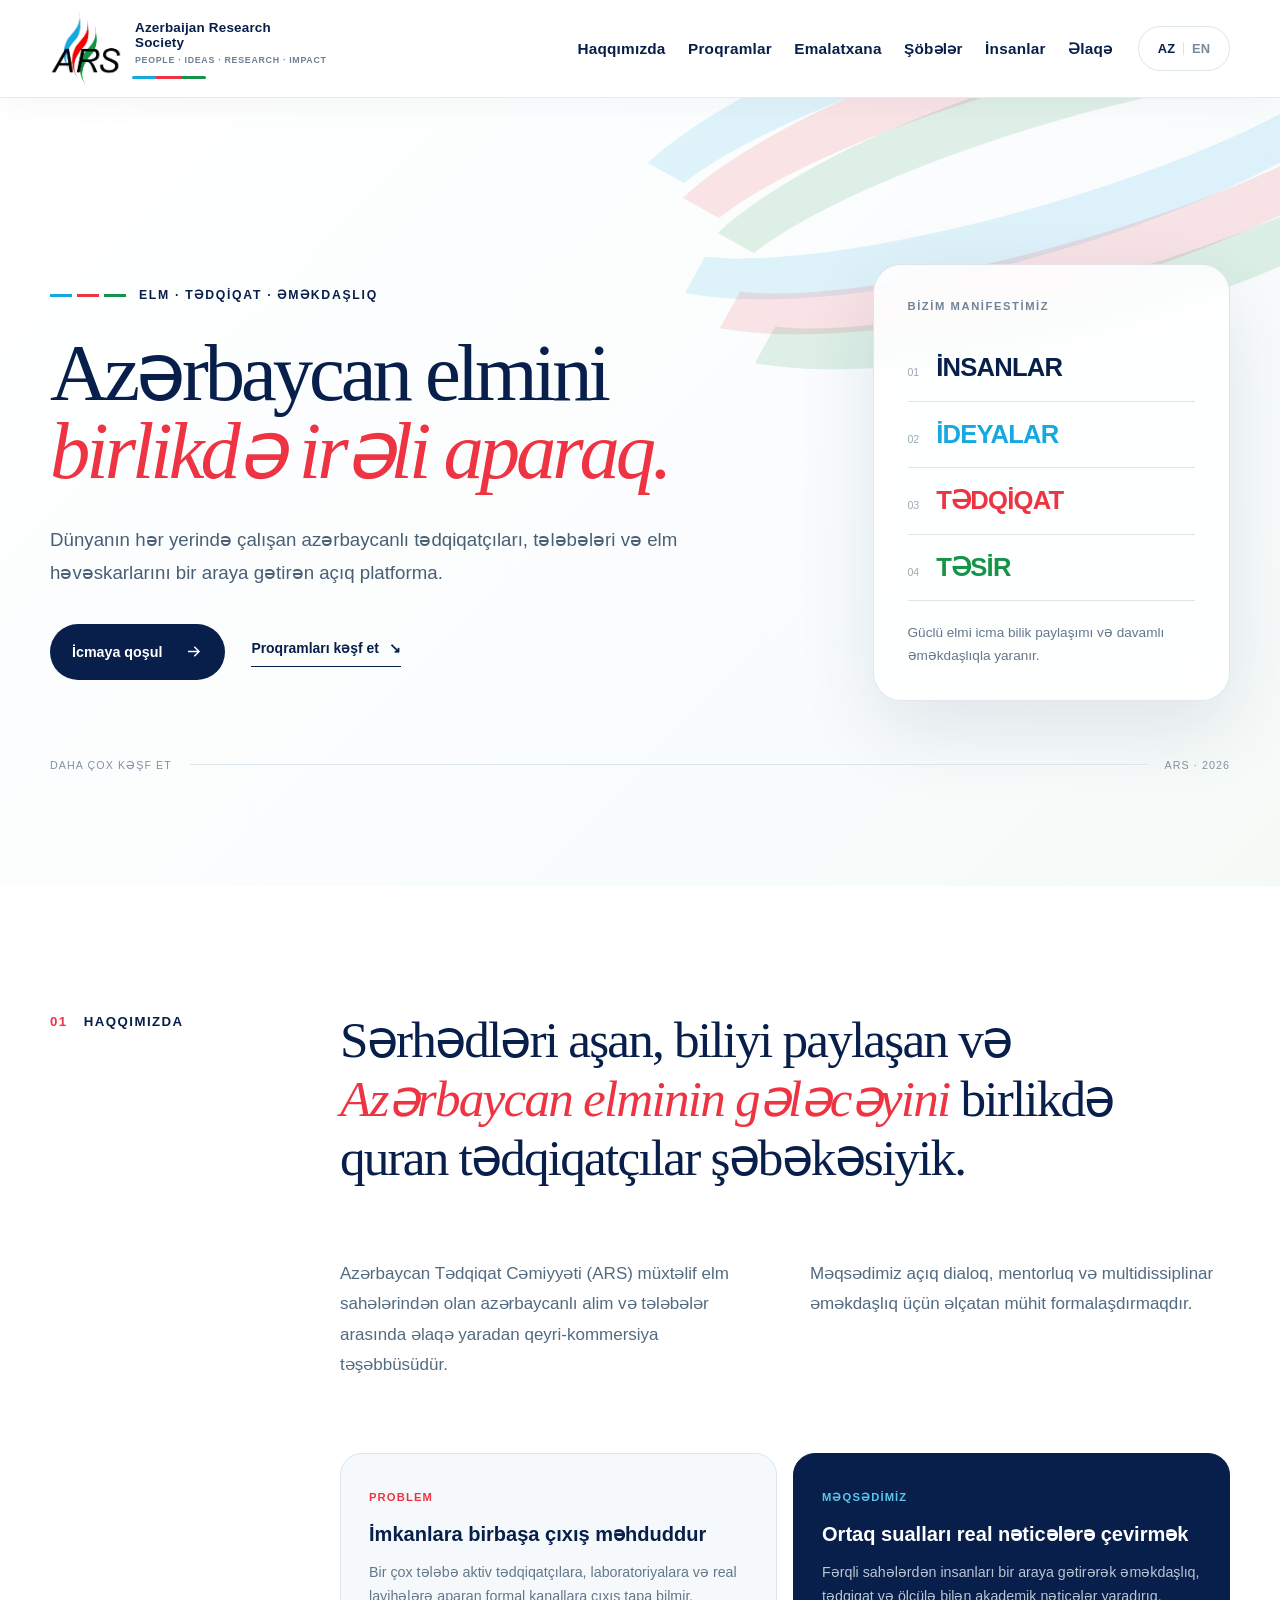
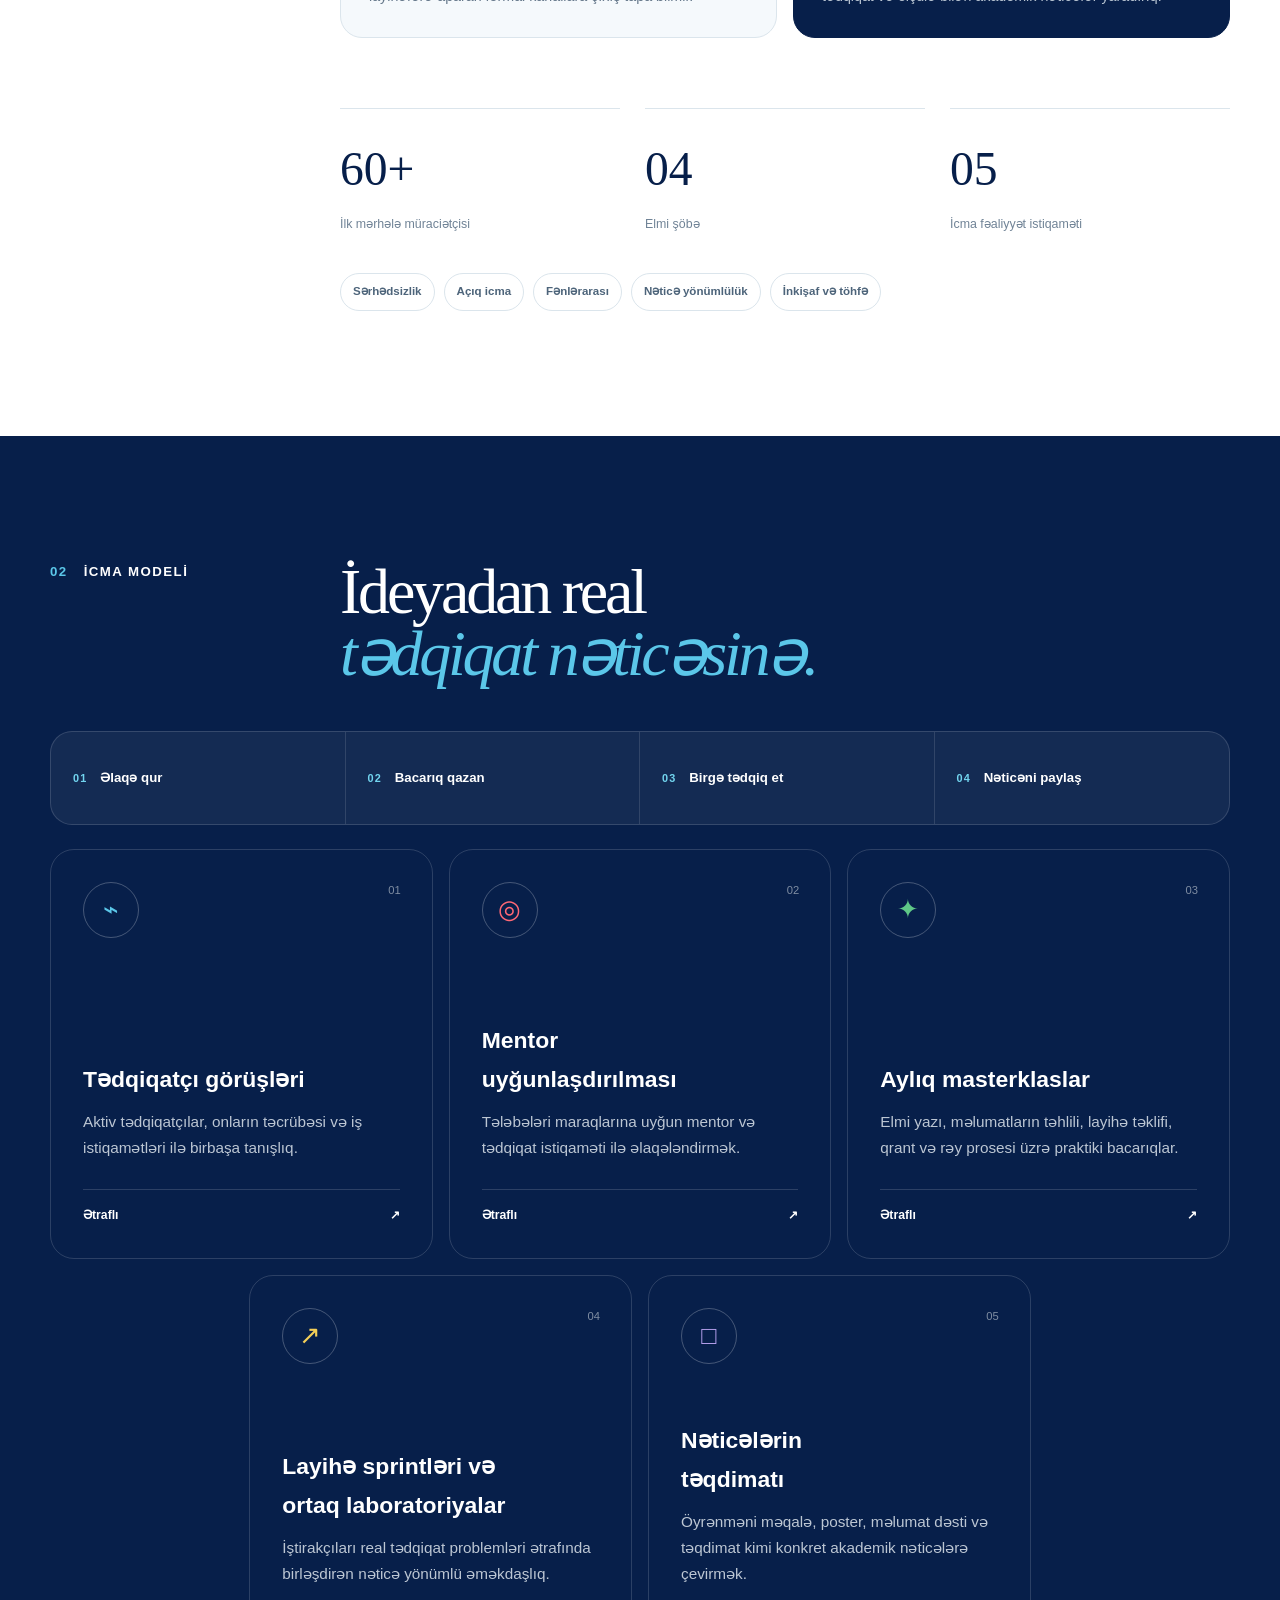
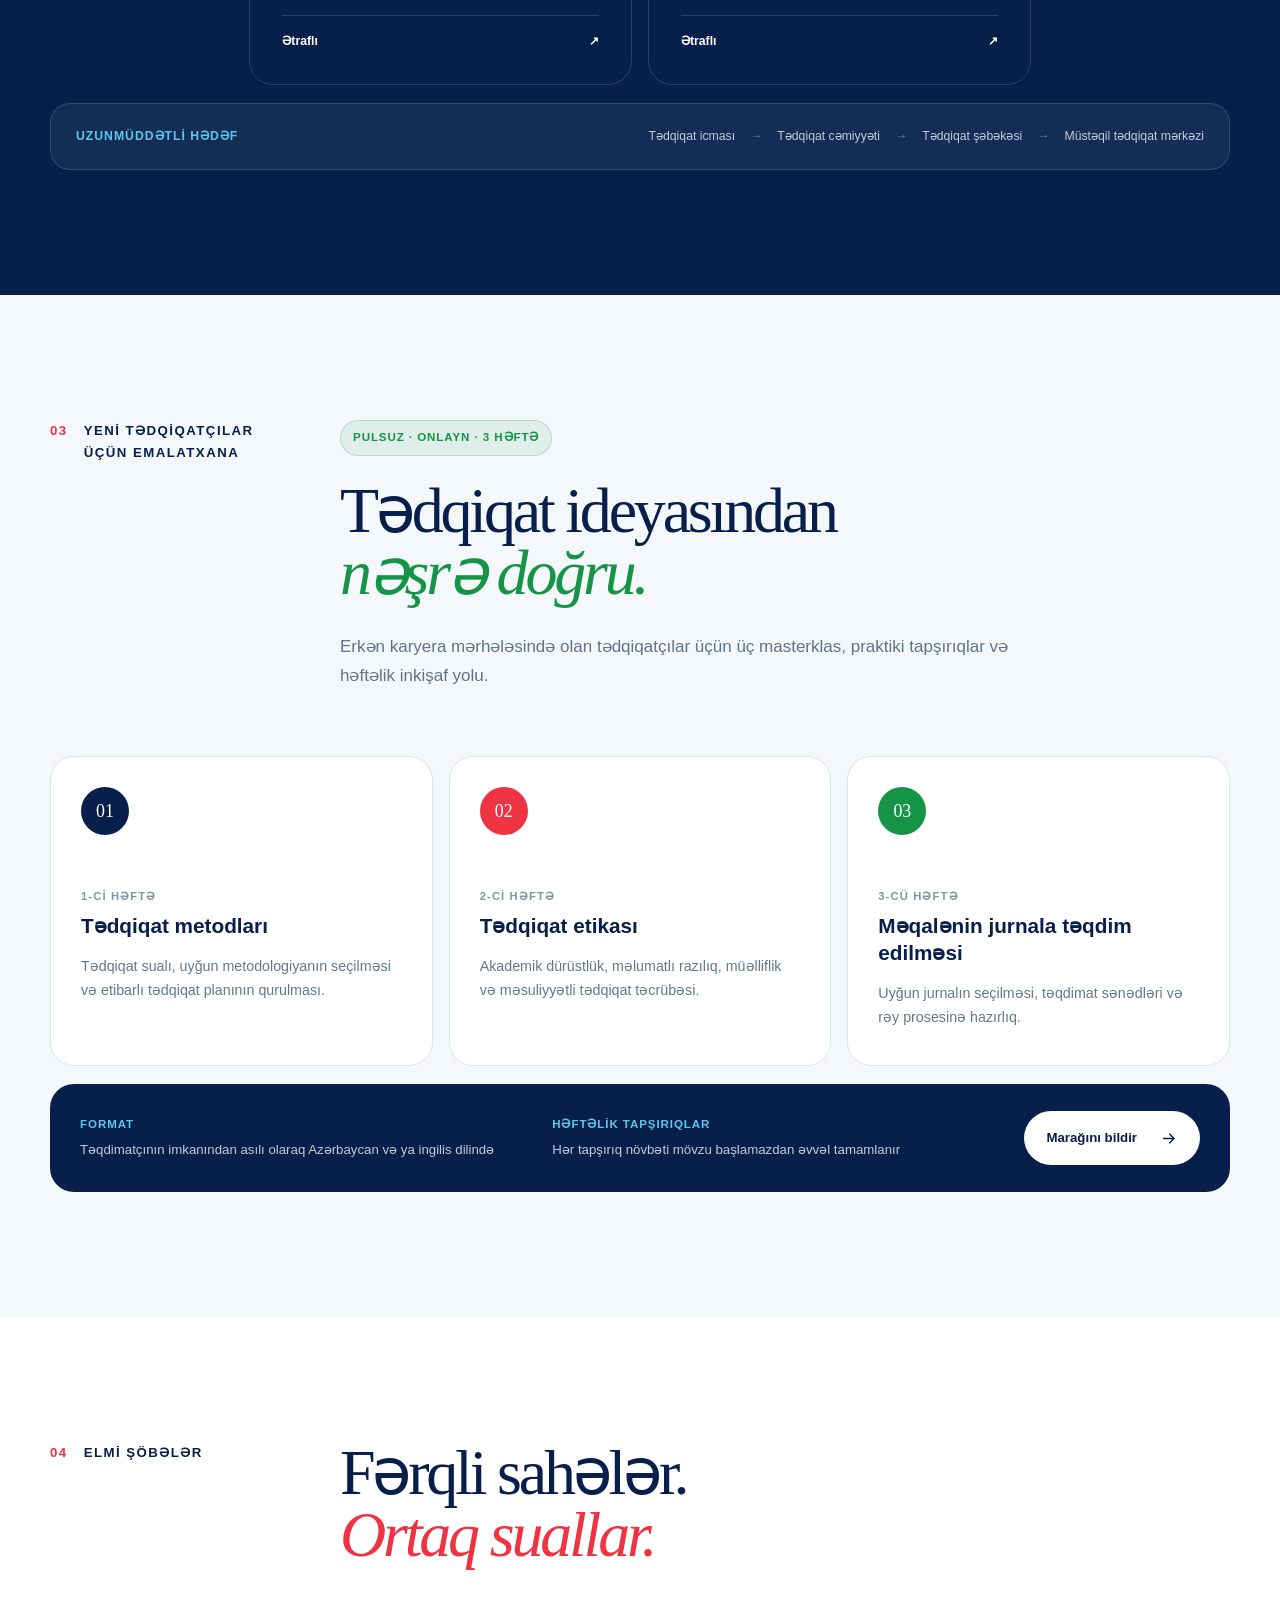
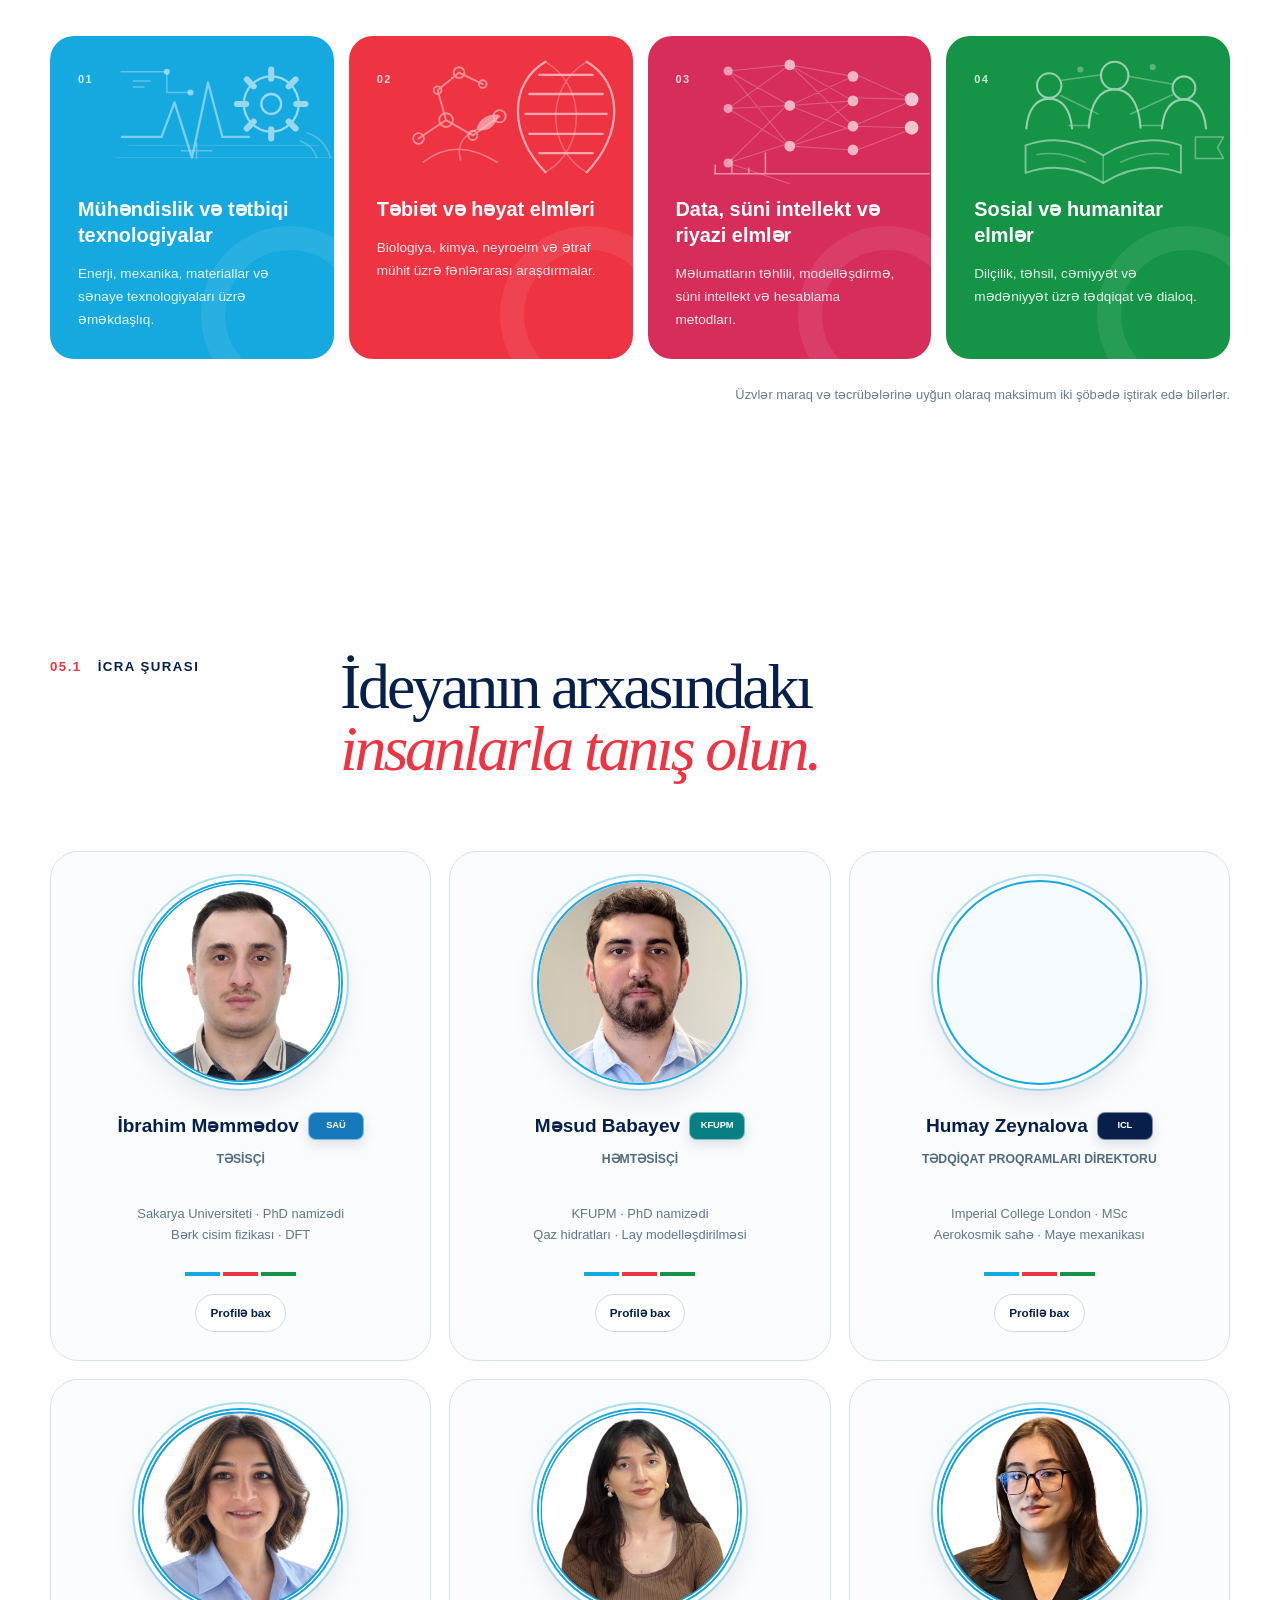
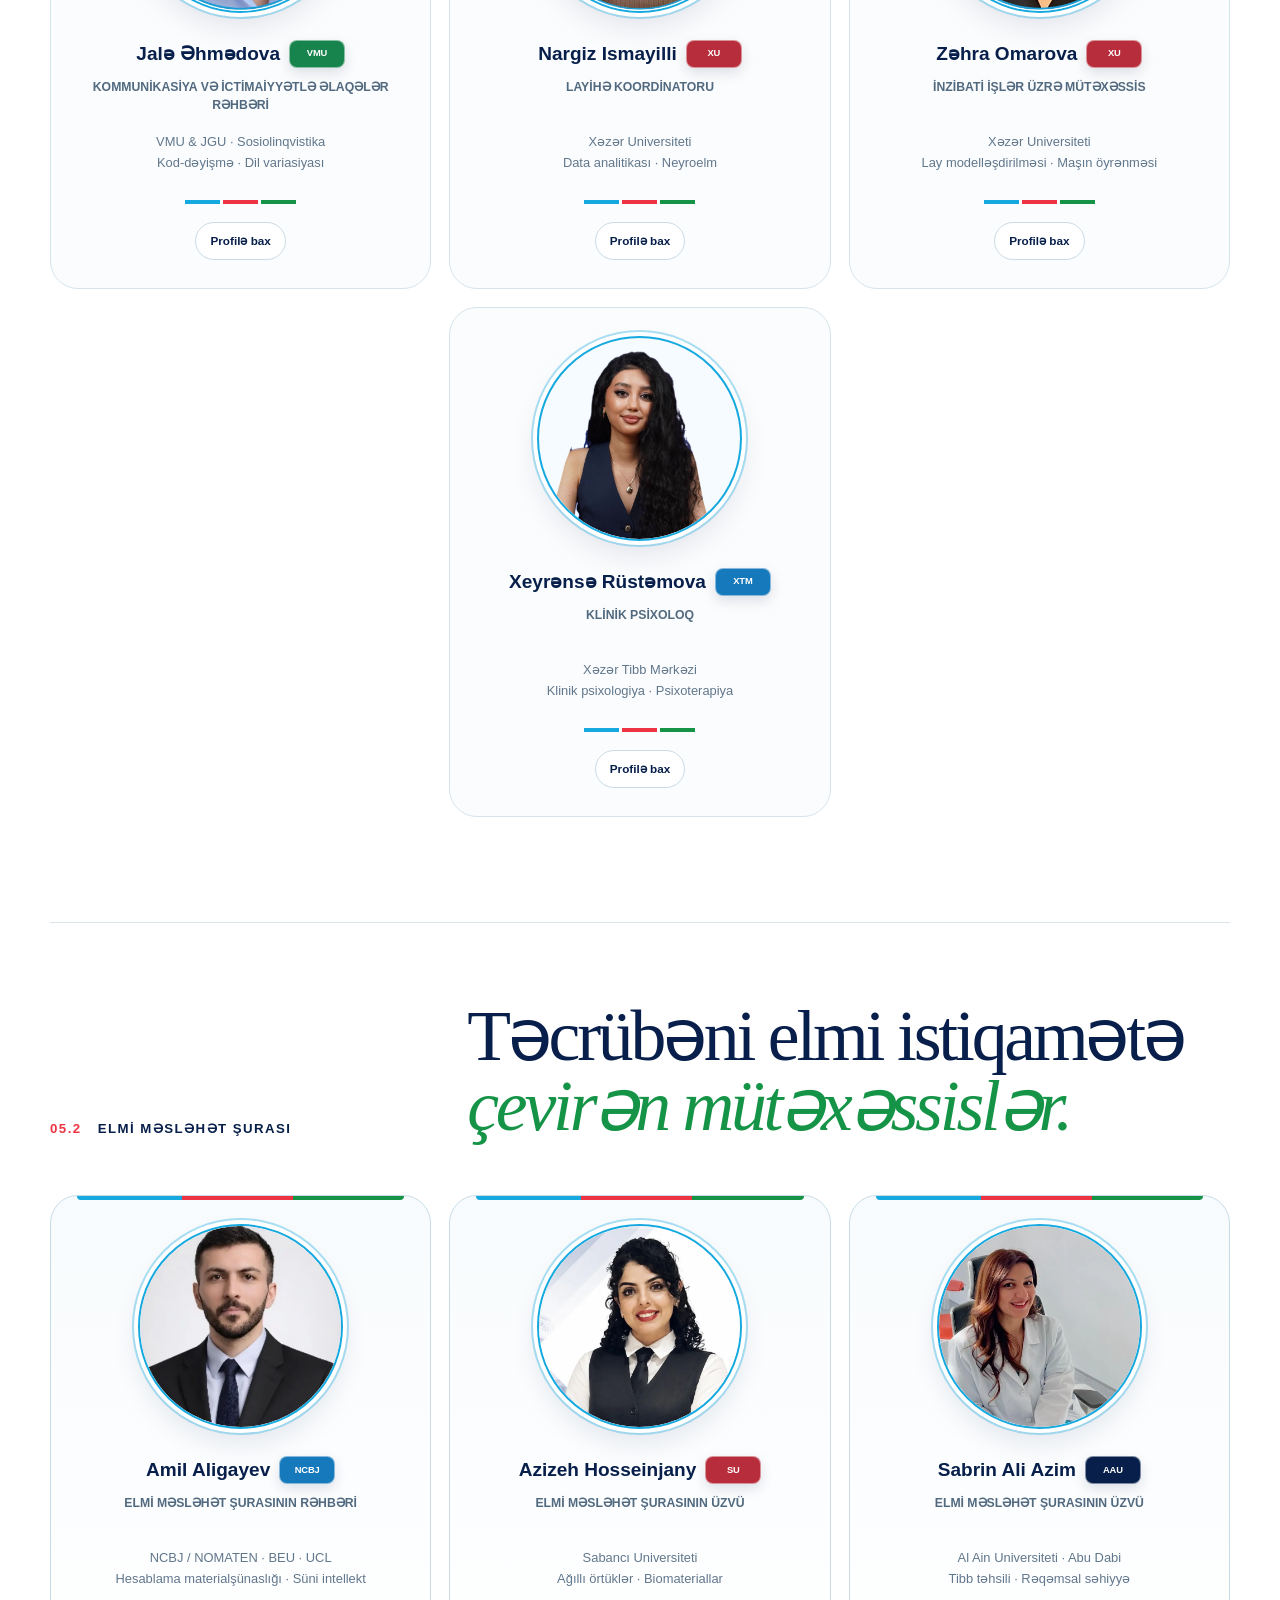
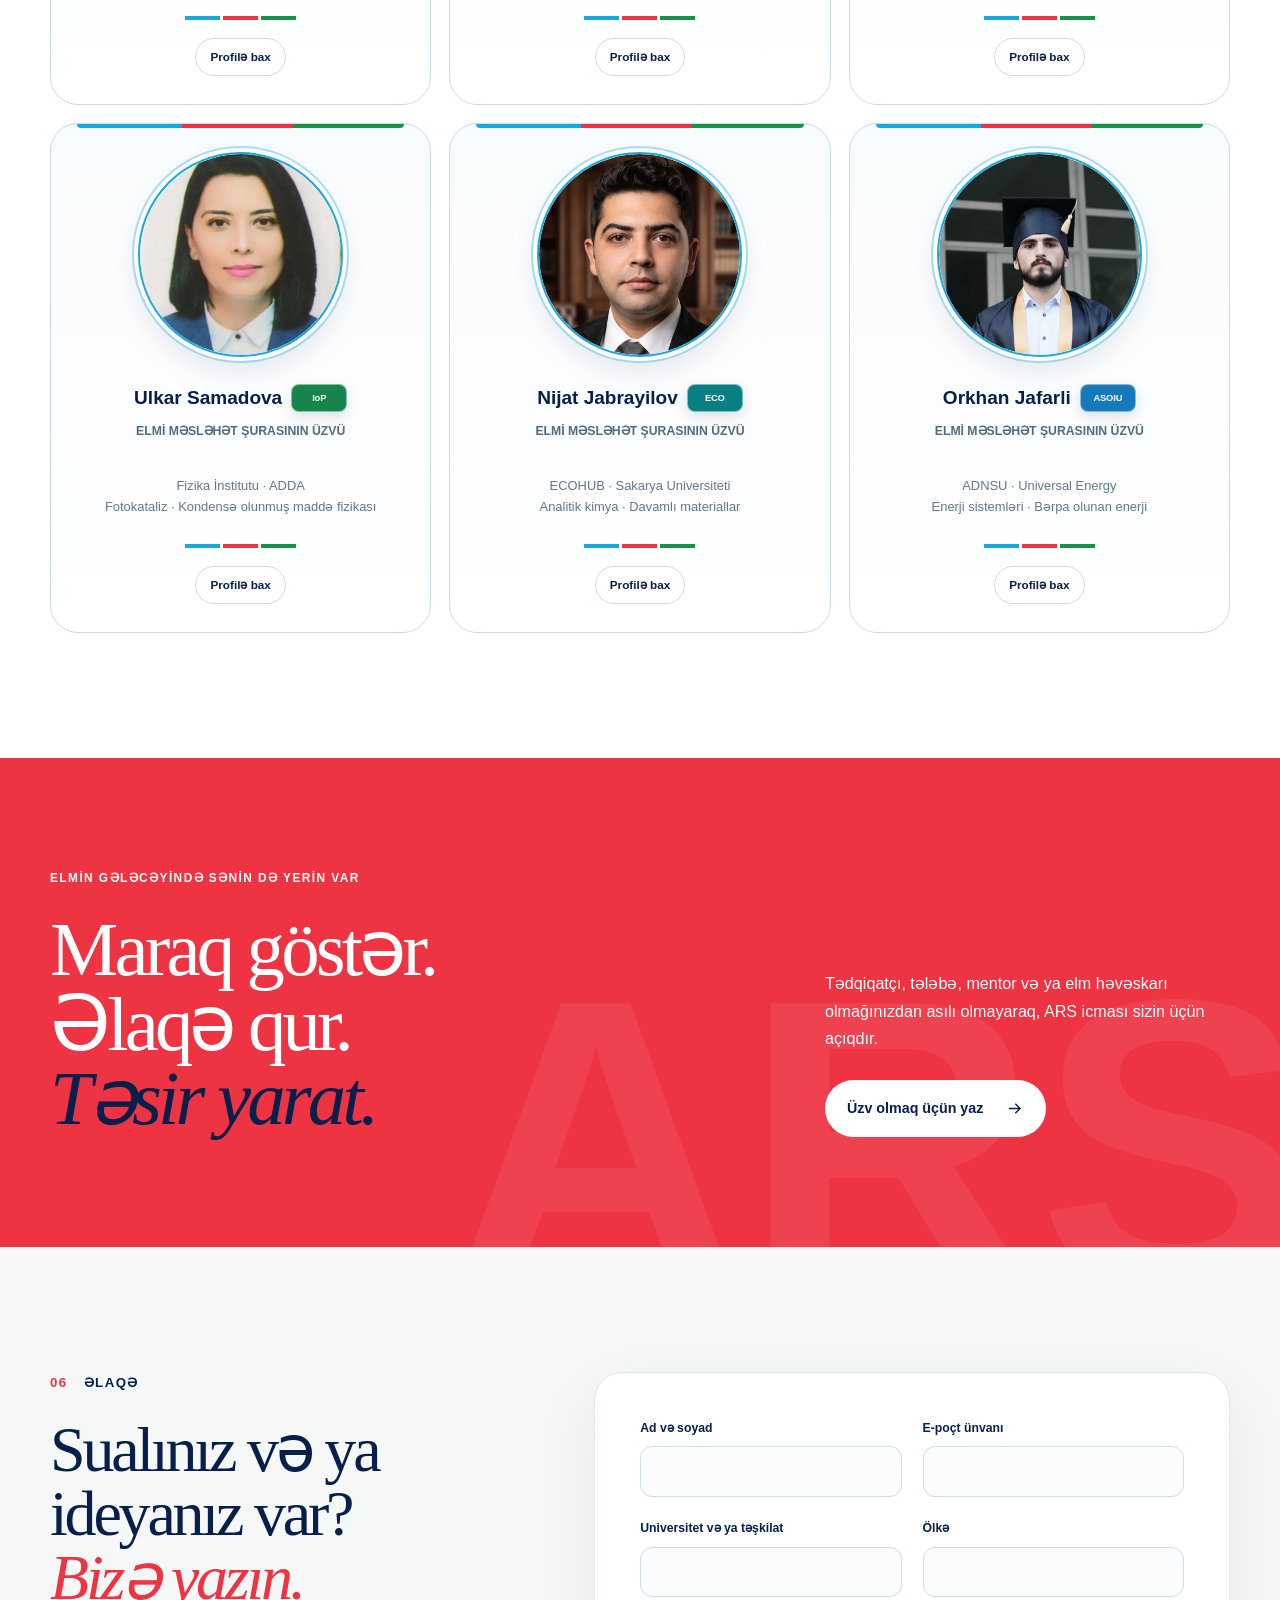
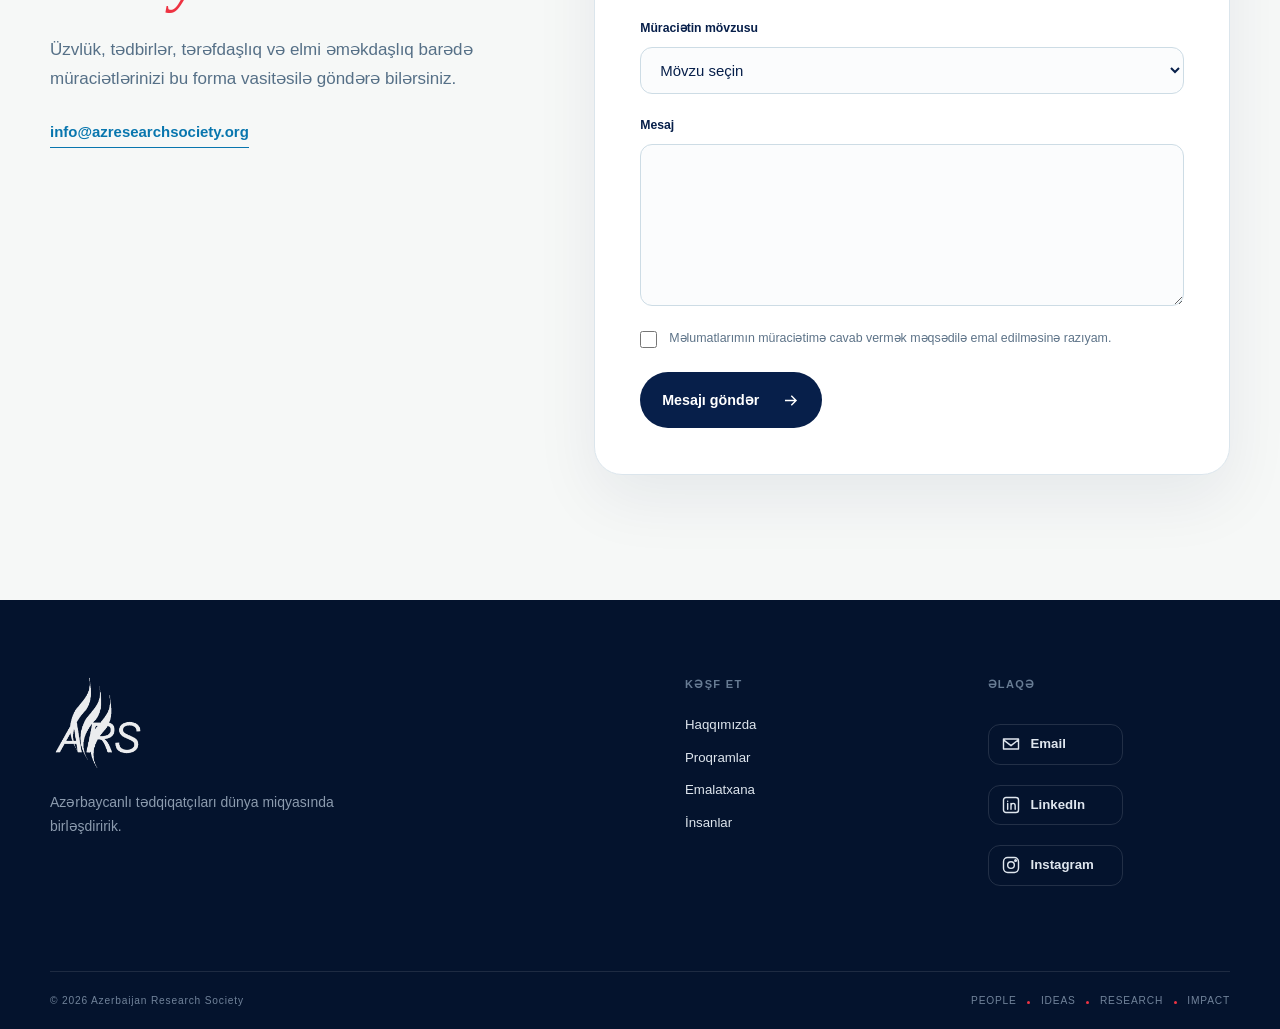
==== index.html @ 9fad6017 "v25" ====
<!doctype html>
<html lang="az">
  <head>
    <meta charset="UTF-8" />
    <meta name="viewport" content="width=device-width, initial-scale=1.0" />
    <meta name="description" content="Azərbaycan Tədqiqat Cəmiyyəti — azərbaycanlı tədqiqatçıları birləşdirən qlobal elmi icma." />
    <meta name="theme-color" content="#071f4a" />
    <link rel="canonical" href="https://azresearchsociety.org/" />
    <meta property="og:type" content="website" />
    <meta property="og:site_name" content="Azerbaijan Research Society" />
    <meta property="og:title" content="Azerbaijan Research Society | ARS" />
    <meta property="og:description" content="Connecting Azerbaijani researchers, students, and science enthusiasts around the world." />
    <meta property="og:url" content="https://azresearchsociety.org/" />
    <meta property="og:image" content="https://azresearchsociety.org/assets/ars-logo.png?v=22" />
    <meta property="og:image:alt" content="Azerbaijan Research Society logo" />
    <meta name="twitter:card" content="summary" />
    <title>Azərbaycan Tədqiqat Cəmiyyəti | ARS</title>
    <link rel="icon" href="assets/ars-logo.png?v=22" />
    <link rel="preload" as="image" href="assets/ars-logo.png?v=22" />
    <link rel="stylesheet" href="styles.css?v=26" />
    <script src="script.js?v=26" defer></script>
  </head>
  <body data-page="home">
    <a class="skip-link" href="#main" data-i18n="skip">Əsas məzmuna keç</a>

    <header class="site-header" id="top">
      <div class="container header-inner">
        <a class="brand" href="index.html" aria-label="Azerbaijan Research Society home">
          <img src="assets/ars-logo.png?v=22" alt="ARS — Azerbaijan Research Society" width="662" height="700" fetchpriority="high" />
        </a>

        <button class="menu-toggle" type="button" aria-expanded="false" aria-controls="site-nav" aria-label="Menyunu aç">
          <span></span><span></span><span></span>
        </button>

        <nav class="site-nav" id="site-nav" aria-label="Əsas naviqasiya" data-i18n-aria-label="navLabel">
          <a href="about.html" data-i18n="navAbout">Haqqımızda</a>
          <a href="programs.html" data-i18n="navPrograms">Proqramlar</a>
          <a href="workshop.html" data-i18n="navWorkshop">Emalatxana</a>
          <a href="departments.html" data-i18n="navDepartments">Şöbələr</a>
          <a href="people.html" data-i18n="navTeam">İnsanlar</a>
          <a href="contact.html" data-i18n="navContact">Əlaqə</a>
        </nav>

        <div class="language-switch" role="group" aria-label="Dil seçimi" data-i18n-aria-label="languageLabel">
          <button type="button" class="lang-button active" data-lang="az" aria-pressed="true">AZ</button>
          <span aria-hidden="true"></span>
          <button type="button" class="lang-button" data-lang="en" aria-pressed="false">EN</button>
        </div>
      </div>
    </header>

    <main id="main">
      <section class="hero" aria-labelledby="hero-title">
        <div class="ribbon ribbon-one" aria-hidden="true"></div>
        <div class="ribbon ribbon-two" aria-hidden="true"></div>
        <div class="ribbon ribbon-three" aria-hidden="true"></div>
        <div class="container hero-grid">
          <div class="hero-copy reveal">
            <div class="eyebrow"><span></span><span></span><span></span><b data-i18n="heroEyebrow">Elm · Tədqiqat · Əməkdaşlıq</b></div>
            <h1 id="hero-title" data-i18n-html="heroTitle">Azərbaycan elmini<br /><em>birlikdə irəli aparaq.</em></h1>
            <p data-i18n="heroText">Dünyanın hər yerində çalışan azərbaycanlı tədqiqatçıları, tələbələri və elm həvəskarlarını bir araya gətirən açıq platforma.</p>
            <div class="hero-actions">
              <a class="button button-primary" href="contact.html">
                <span data-i18n="joinUs">İcmaya qoşul</span>
                <svg viewBox="0 0 24 24" aria-hidden="true"><path d="M5 12h14M13 6l6 6-6 6" /></svg>
              </a>
              <a class="text-link" href="programs.html"><span data-i18n="explorePrograms">Proqramları kəşf et</span><span aria-hidden="true">↘</span></a>
            </div>
          </div>

          <div class="hero-card reveal">
            <p class="card-kicker" data-i18n="manifestoLabel">Bizim manifestimiz</p>
            <div class="manifesto-word"><span>01</span><strong data-i18n="people">İNSANLAR</strong></div>
            <div class="manifesto-word"><span>02</span><strong data-i18n="ideas">İDEYALAR</strong></div>
            <div class="manifesto-word"><span>03</span><strong data-i18n="research">TƏDQİQAT</strong></div>
            <div class="manifesto-word"><span>04</span><strong data-i18n="impact">TƏSİR</strong></div>
            <p data-i18n="manifestoText">Güclü elmi icma bilik paylaşımı və davamlı əməkdaşlıqla yaranır.</p>
          </div>
        </div>
        <div class="container hero-foot">
          <span data-i18n="scroll">Daha çox kəşf et</span>
          <div></div>
          <span>ARS · 2026</span>
        </div>
      </section>

      <section class="section about" id="about">
        <div class="container split-layout">
          <div class="section-label reveal">
            <span>01</span>
            <p data-i18n="aboutLabel">Haqqımızda</p>
          </div>
          <div class="section-content reveal">
            <p class="lead" data-i18n-html="aboutLead">Sərhədləri aşan, biliyi paylaşan və <em>Azərbaycan elminin gələcəyini</em> birlikdə quran tədqiqatçılar şəbəkəsiyik.</p>
            <div class="about-columns">
              <p data-i18n="aboutText1">Azərbaycan Tədqiqat Cəmiyyəti (ARS) müxtəlif elm sahələrindən olan azərbaycanlı alim və tələbələr arasında əlaqə yaradan qeyri-kommersiya təşəbbüsüdür.</p>
              <p data-i18n="aboutText2">Məqsədimiz açıq dialoq, mentorluq və multidissiplinar əməkdaşlıq üçün əlçatan mühit formalaşdırmaqdır.</p>
            </div>
            <div class="purpose-grid">
              <article><span data-i18n="problemLabel">Problem</span><h3 data-i18n="problemTitle">İmkanlara birbaşa çıxış məhduddur</h3><p data-i18n="problemText">Bir çox tələbə aktiv tədqiqatçılara, laboratoriyalara və real layihələrə aparan formal kanallara çıxış tapa bilmir.</p></article>
              <article><span data-i18n="purposeLabel">Məqsədimiz</span><h3 data-i18n="purposeTitle">Ortaq sualları real nəticələrə çevirmək</h3><p data-i18n="purposeText">Fərqli sahələrdən insanları bir araya gətirərək əməkdaşlıq, tədqiqat və ölçülə bilən akademik nəticələr yaradırıq.</p></article>
            </div>
            <div class="stats" aria-label="Cəmiyyət haqqında göstəricilər" data-i18n-aria-label="statsLabel">
              <div><strong>60+</strong><span data-i18n="statApplicants">İlk mərhələ müraciətçisi</span></div>
              <div><strong>04</strong><span data-i18n="statDepartments">Elmi şöbə</span></div>
              <div><strong>05</strong><span data-i18n="statPathways">İcma fəaliyyət istiqaməti</span></div>
            </div>
            <div class="values" aria-label="Dəyərlərimiz" data-i18n-aria-label="valuesLabel">
              <span data-i18n="valueBorderless">Sərhədsizlik</span><span data-i18n="valueOpen">Açıq icma</span><span data-i18n="valueInterdisciplinary">Fənlərarası</span><span data-i18n="valueResults">Nəticə yönümlülük</span><span data-i18n="valueGrowth">İnkişaf və töhfə</span>
            </div>
          </div>
        </div>
      </section>

      <section class="section programs" id="programs">
        <div class="container">
          <div class="section-heading reveal">
            <div class="section-label light"><span>02</span><p data-i18n="programsLabel">Proqramlarımız</p></div>
            <h2 data-i18n-html="programsTitle">Bilik görüşəndə<br /><em>imkan yaranır.</em></h2>
          </div>
          <nav class="program-overview reveal" data-i18n-aria-label="programOverviewLabel">
            <a href="programs.html#connect"><span>01</span><strong data-i18n="phaseConnect">Əlaqə qur</strong></a>
            <a href="programs.html#develop"><span>02</span><strong data-i18n="phaseDevelop">Bacarıq qazan</strong></a>
            <a href="programs.html#collaborate"><span>03</span><strong data-i18n="phaseCollaborate">Birgə tədqiq et</strong></a>
            <a href="programs.html#publish"><span>04</span><strong data-i18n="phasePublish">Nəticəni paylaş</strong></a>
          </nav>
          <div class="program-grid community-model">
            <article class="program-card reveal">
              <span class="program-index">01</span>
              <div class="program-icon" aria-hidden="true">⌁</div>
              <h3 data-i18n="seminarsTitle">Tədqiqatçı görüşləri</h3>
              <p data-i18n="seminarsText">Aktiv tədqiqatçılar, onların təcrübəsi və iş istiqamətləri ilə birbaşa tanışlıq.</p>
              <a href="contact.html"><span data-i18n="learnMore">Ətraflı</span><span>↗</span></a>
            </article>
            <article class="program-card reveal">
              <span class="program-index">02</span>
              <div class="program-icon" aria-hidden="true">◎</div>
              <h3 data-i18n="networkTitle">Mentor uyğunlaşdırılması</h3>
              <p data-i18n="networkText">Tələbələri maraqlarına uyğun mentor və tədqiqat istiqaməti ilə əlaqələndirmək.</p>
              <a href="#community"><span data-i18n="learnMore">Ətraflı</span><span>↗</span></a>
            </article>
            <article class="program-card reveal">
              <span class="program-index">03</span>
              <div class="program-icon" aria-hidden="true">✦</div>
              <h3 data-i18n="mentorshipTitle">Aylıq masterklaslar</h3>
              <p data-i18n="mentorshipText">Elmi yazı, məlumatların təhlili, layihə təklifi, qrant və rəy prosesi üzrə praktiki bacarıqlar.</p>
              <a href="workshop.html"><span data-i18n="learnMore">Ətraflı</span><span>↗</span></a>
            </article>
            <article class="program-card reveal">
              <span class="program-index">04</span>
              <div class="program-icon" aria-hidden="true">↗</div>
              <h3 data-i18n="sprintsTitle">Layihə sprintləri və ortaq laboratoriyalar</h3>
              <p data-i18n="sprintsText">İştirakçıları real tədqiqat problemləri ətrafında birləşdirən nəticə yönümlü əməkdaşlıq.</p>
              <a href="departments.html"><span data-i18n="learnMore">Ətraflı</span><span>↗</span></a>
            </article>
            <article class="program-card reveal">
              <span class="program-index">05</span>
              <div class="program-icon" aria-hidden="true">□</div>
              <h3 data-i18n="outputsTitle">Nəticələrin təqdimatı</h3>
              <p data-i18n="outputsText">Öyrənməni məqalə, poster, məlumat dəsti və təqdimat kimi konkret akademik nəticələrə çevirmək.</p>
              <a href="#community"><span data-i18n="learnMore">Ətraflı</span><span>↗</span></a>
            </article>
          </div>
          <div class="journey reveal" aria-label="Uzunmüddətli inkişaf yolu" data-i18n-aria-label="journeyLabel"><strong data-i18n="journeyTitle">Uzunmüddətli hədəf</strong><span data-i18n="journeyCommunity">Tədqiqat icması</span><i>→</i><span data-i18n="journeySociety">Tədqiqat cəmiyyəti</span><i>→</i><span data-i18n="journeyNetwork">Tədqiqat şəbəkəsi</span><i>→</i><span data-i18n="journeyCenter">Müstəqil tədqiqat mərkəzi</span></div>
        </div>
      </section>

      <section class="section workshop" id="workshop" aria-labelledby="workshop-title">
        <div class="container">
          <div class="workshop-intro reveal">
            <div class="section-label"><span>03</span><p data-i18n="workshopLabel">Yeni tədqiqatçılar üçün emalatxana</p></div>
            <div>
              <span class="workshop-badge" data-i18n="workshopBadge">Pulsuz · Onlayn · 3 həftə</span>
              <h2 id="workshop-title" data-i18n-html="workshopTitle">Tədqiqat ideyasından<br /><em>nəşrə doğru.</em></h2>
              <p class="workshop-summary" data-i18n="workshopSummary">Erkən karyera mərhələsində olan tədqiqatçılar üçün üç masterklas, praktiki tapşırıqlar və həftəlik inkişaf yolu.</p>
            </div>
          </div>

          <ol class="workshop-weeks">
            <li class="workshop-week reveal">
              <span class="week-number">01</span>
              <p class="week-label" data-i18n="weekOne">1-ci həftə</p>
              <h3 data-i18n="methodsTitle">Tədqiqat metodları</h3>
              <p data-i18n="methodsText">Tədqiqat sualı, uyğun metodologiyanın seçilməsi və etibarlı tədqiqat planının qurulması.</p>
            </li>
            <li class="workshop-week reveal">
              <span class="week-number">02</span>
              <p class="week-label" data-i18n="weekTwo">2-ci həftə</p>
              <h3 data-i18n="ethicsTitle">Tədqiqat etikası</h3>
              <p data-i18n="ethicsText">Akademik dürüstlük, məlumatlı razılıq, müəlliflik və məsuliyyətli tədqiqat təcrübəsi.</p>
            </li>
            <li class="workshop-week reveal">
              <span class="week-number">03</span>
              <p class="week-label" data-i18n="weekThree">3-cü həftə</p>
              <h3 data-i18n="publishingTitle">Məqalənin jurnala təqdim edilməsi</h3>
              <p data-i18n="publishingText">Uyğun jurnalın seçilməsi, təqdimat sənədləri və rəy prosesinə hazırlıq.</p>
            </li>
          </ol>

          <div class="workshop-details reveal">
            <div><strong data-i18n="formatTitle">Format</strong><span data-i18n="formatText">Təqdimatçının imkanından asılı olaraq Azərbaycan və ya ingilis dilində</span></div>
            <div><strong data-i18n="tasksTitle">Həftəlik tapşırıqlar</strong><span data-i18n="tasksText">Hər tapşırıq növbəti mövzu başlamazdan əvvəl tamamlanır</span></div>
            <a class="button button-primary" href="contact.html?topic=workshop"><span data-i18n="workshopCta">Marağını bildir</span><svg viewBox="0 0 24 24" aria-hidden="true"><path d="M5 12h14M13 6l6 6-6 6" /></svg></a>
          </div>
        </div>
      </section>

      <section class="section departments" id="departments" aria-labelledby="departments-title">
        <div class="container">
          <div class="section-heading dark reveal">
            <div class="section-label"><span>04</span><p data-i18n="departmentsLabel">Elmi şöbələr</p></div>
            <h2 id="departments-title" data-i18n-html="departmentsTitle">Fərqli sahələr.<br /><em>Ortaq suallar.</em></h2>
          </div>
          <div class="department-grid">
            <article class="department-card reveal">
              <img class="department-visual" src="assets/department-engineering.svg?v=11" alt="" aria-hidden="true" width="320" height="180" loading="lazy" decoding="async" />
              <span>01</span><h3 data-i18n="engineeringTitle">Mühəndislik və tətbiqi texnologiyalar</h3><p data-i18n="engineeringText">Enerji, mexanika, materiallar və sənaye texnologiyaları üzrə əməkdaşlıq.</p>
            </article>
            <article class="department-card reveal">
              <img class="department-visual" src="assets/department-life.svg?v=11" alt="" aria-hidden="true" width="320" height="180" loading="lazy" decoding="async" />
              <span>02</span><h3 data-i18n="lifeTitle">Təbiət və həyat elmləri</h3><p data-i18n="lifeText">Biologiya, kimya, neyroelm və ətraf mühit üzrə fənlərarası araşdırmalar.</p>
            </article>
            <article class="department-card reveal">
              <img class="department-visual" src="assets/department-ai.svg?v=11" alt="" aria-hidden="true" width="320" height="180" loading="lazy" decoding="async" />
              <span>03</span><h3 data-i18n="dataTitle">Data, süni intellekt və riyazi elmlər</h3><p data-i18n="dataText">Məlumatların təhlili, modelləşdirmə, süni intellekt və hesablama metodları.</p>
            </article>
            <article class="department-card reveal">
              <img class="department-visual" src="assets/department-humanities.svg?v=11" alt="" aria-hidden="true" width="320" height="180" loading="lazy" decoding="async" />
              <span>04</span><h3 data-i18n="socialTitle">Sosial və humanitar elmlər</h3><p data-i18n="socialText">Dilçilik, təhsil, cəmiyyət və mədəniyyət üzrə tədqiqat və dialoq.</p>
            </article>
          </div>
          <p class="department-note reveal" data-i18n="departmentNote">Üzvlər maraq və təcrübələrinə uyğun olaraq maksimum iki şöbədə iştirak edə bilərlər.</p>
        </div>
      </section>

      <section class="section team" id="people">
        <div class="container">
          <div class="section-heading dark reveal">
            <div class="section-label"><span>05.1</span><p data-i18n="teamLabel">İcra Şurası</p></div>
            <h2 data-i18n-html="teamTitle">İdeyanın arxasındakı<br /><em>insanlarla tanış olun.</em></h2>
          </div>
          <div class="team-grid home-executive-grid">
            <article class="person-card reveal" data-profile="ibrahim">
              <div class="portrait-wrap"><img src="assets/ibrahim.webp?v=10" alt="İbrahim Məmmədov" width="720" height="720" loading="lazy" decoding="async" /></div>
              <h3>İbrahim Məmmədov</h3><p data-i18n="roleFounder">Təsisçi</p><span class="affiliation" data-i18n-html="ibrahimProfile">Sakarya Universiteti · PhD namizədi<br />Bərk cisim fizikası · DFT</span><div class="flag-line" aria-hidden="true"><i></i><i></i><i></i></div><button class="profile-open" type="button" data-profile="ibrahim" data-i18n="viewProfile">Profilə bax</button>
            </article>
            <article class="person-card reveal" data-profile="masud">
              <div class="portrait-wrap"><img src="assets/masud.webp?v=26" alt="Məsud Babayev" width="720" height="720" loading="lazy" decoding="async" /></div>
              <h3>Məsud Babayev</h3><p data-i18n="roleCofounder">Həmtəsisçi</p><span class="affiliation" data-i18n-html="masudProfile">KFUPM · PhD namizədi<br />Qaz hidratları · Lay modelləşdirilməsi</span><div class="flag-line" aria-hidden="true"><i></i><i></i><i></i></div><button class="profile-open" type="button" data-profile="masud" data-i18n="viewProfile">Profilə bax</button>
            </article>
            <article class="person-card reveal" data-profile="humay">
              <div class="portrait-wrap"><img src="assets/humay.webp?v=10" alt="Humay Zeynalova" width="720" height="720" loading="lazy" decoding="async" /></div>
              <h3>Humay Zeynalova</h3><p data-i18n="roleResearch">Tədqiqat Proqramları Direktoru</p><span class="affiliation" data-i18n-html="humayProfile">Imperial College London · MSc<br />Aerokosmik sahə · Maye mexanikası</span><div class="flag-line" aria-hidden="true"><i></i><i></i><i></i></div><button class="profile-open" type="button" data-profile="humay" data-i18n="viewProfile">Profilə bax</button>
            </article>
            <article class="person-card reveal" data-profile="jale">
              <div class="portrait-wrap"><img src="assets/jale.webp?v=10" alt="Jalə Əhmədova" width="720" height="720" loading="lazy" decoding="async" /></div>
              <h3>Jalə Əhmədova</h3><p data-i18n="roleComms">Kommunikasiya və İctimaiyyətlə Əlaqələr Rəhbəri</p><span class="affiliation" data-i18n-html="jaleProfile">VMU &amp; JGU · Sosiolinqvistika<br />Kod-dəyişmə · Dil variasiyası</span><div class="flag-line" aria-hidden="true"><i></i><i></i><i></i></div><button class="profile-open" type="button" data-profile="jale" data-i18n="viewProfile">Profilə bax</button>
            </article>
            <article class="person-card reveal" data-profile="nargiz">
              <div class="portrait-wrap"><img src="assets/nargiz.webp?v=10" alt="Nargiz Ismayilli" width="720" height="720" loading="lazy" decoding="async" /></div>
              <h3>Nargiz Ismayilli</h3><p data-i18n="roleProject">Layihə Koordinatoru</p><span class="affiliation" data-i18n-html="nargizProfile">Xəzər Universiteti<br />Data analitikası · Neyroelm</span><div class="flag-line" aria-hidden="true"><i></i><i></i><i></i></div><button class="profile-open" type="button" data-profile="nargiz" data-i18n="viewProfile">Profilə bax</button>
            </article>
            <article class="person-card reveal" data-profile="zehra">
              <div class="portrait-wrap"><img src="assets/zehra.webp?v=10" alt="Zəhra Omarova" width="720" height="720" loading="lazy" decoding="async" /></div>
              <h3>Zəhra Omarova</h3><p data-i18n="roleAdmin">İnzibati İşlər üzrə Mütəxəssis</p><span class="affiliation" data-i18n-html="zehraProfile">Xəzər Universiteti<br />Lay modelləşdirilməsi · Maşın öyrənməsi</span><div class="flag-line" aria-hidden="true"><i></i><i></i><i></i></div><button class="profile-open" type="button" data-profile="zehra" data-i18n="viewProfile">Profilə bax</button>
            </article>
            <article class="person-card reveal" data-profile="xeyranse">
              <div class="portrait-wrap"><img src="assets/xeyranse.webp?v=24" alt="Xeyrənsə Rüstəmova" width="720" height="720" loading="lazy" decoding="async" /></div>
              <h3>Xeyrənsə Rüstəmova</h3><p data-i18n="roleClinical">Klinik psixoloq</p><span class="affiliation" data-i18n-html="xeyranseProfile">Xəzər Tibb Mərkəzi<br />Klinik psixologiya · Psixoterapiya</span><div class="flag-line" aria-hidden="true"><i></i><i></i><i></i></div><button class="profile-open" type="button" data-profile="xeyranse" data-i18n="viewProfile">Profilə bax</button>
            </article>
          </div>

          <div class="advisory-board">
            <div class="advisory-heading reveal">
              <div class="section-label"><span>05.2</span><p data-i18n="advisoryLabel">Elmi Məsləhət Şurası</p></div>
              <h2 data-i18n-html="advisoryTitle">Təcrübəni elmi istiqamətə<br /><em>çevirən mütəxəssislər.</em></h2>
            </div>
            <div class="team-grid advisory-grid">
              <article class="person-card advisory-card reveal" data-profile="amil">
                <div class="portrait-wrap"><img src="assets/amil.webp?v=14" alt="Amil Aligayev" width="720" height="720" loading="lazy" decoding="async" /></div>
                <h3>Amil Aligayev</h3><p data-i18n="roleAdvisoryHead">Elmi Məsləhət Şurasının rəhbəri</p><span class="affiliation" data-i18n-html="amilProfile">NCBJ / NOMATEN · BEU · UCL<br />Hesablama materialşünaslığı · Süni intellekt</span><div class="flag-line" aria-hidden="true"><i></i><i></i><i></i></div><button class="profile-open" type="button" data-profile="amil" data-i18n="viewProfile">Profilə bax</button>
              </article>
              <article class="person-card advisory-card reveal" data-profile="azizeh">
                <div class="portrait-wrap"><img src="assets/azizeh.webp?v=14" alt="Azizeh Hosseinjany" width="720" height="720" loading="lazy" decoding="async" /></div>
                <h3>Azizeh Hosseinjany</h3><p data-i18n="roleAdvisory">Elmi Məsləhət Şurasının üzvü</p><span class="affiliation" data-i18n-html="azizehProfile">Sabancı Universiteti<br />Ağıllı örtüklər · Biomateriallar</span><div class="flag-line" aria-hidden="true"><i></i><i></i><i></i></div><button class="profile-open" type="button" data-profile="azizeh" data-i18n="viewProfile">Profilə bax</button>
              </article>
              <article class="person-card advisory-card reveal" data-profile="sabrin">
                <div class="portrait-wrap"><img src="assets/sabrin.webp?v=14" alt="Sabrin Ali Azim" width="720" height="720" loading="lazy" decoding="async" /></div>
                <h3>Sabrin Ali Azim</h3><p data-i18n="roleAdvisory">Elmi Məsləhət Şurasının üzvü</p><span class="affiliation" data-i18n-html="sabrinProfile">Al Ain Universiteti · Abu Dabi<br />Tibb təhsili · Rəqəmsal səhiyyə</span><div class="flag-line" aria-hidden="true"><i></i><i></i><i></i></div><button class="profile-open" type="button" data-profile="sabrin" data-i18n="viewProfile">Profilə bax</button>
              </article>
              <article class="person-card advisory-card reveal" data-profile="ulkar">
                <div class="portrait-wrap"><img src="assets/ulkar.webp?v=15" alt="Ulkar Samadova" width="720" height="720" loading="lazy" decoding="async" /></div>
                <h3>Ulkar Samadova</h3><p data-i18n="roleAdvisory">Elmi Məsləhət Şurasının üzvü</p><span class="affiliation" data-i18n-html="ulkarProfile">Fizika İnstitutu · ADDA<br />Fotokataliz · Kondensə olunmuş maddə fizikası</span><div class="flag-line" aria-hidden="true"><i></i><i></i><i></i></div><button class="profile-open" type="button" data-profile="ulkar" data-i18n="viewProfile">Profilə bax</button>
              </article>
              <article class="person-card advisory-card reveal" data-profile="nijat">
                <div class="portrait-wrap"><img src="assets/nijat.webp?v=15" alt="Nijat Jabrayilov" width="720" height="720" loading="lazy" decoding="async" /></div>
                <h3>Nijat Jabrayilov</h3><p data-i18n="roleAdvisory">Elmi Məsləhət Şurasının üzvü</p><span class="affiliation" data-i18n-html="nijatProfile">ECOHUB · Sakarya Universiteti<br />Analitik kimya · Davamlı materiallar</span><div class="flag-line" aria-hidden="true"><i></i><i></i><i></i></div><button class="profile-open" type="button" data-profile="nijat" data-i18n="viewProfile">Profilə bax</button>
              </article>
              <article class="person-card advisory-card reveal" data-profile="orkhan">
                <div class="portrait-wrap"><img src="assets/orkhan.webp?v=22" alt="Orkhan Jafarli" width="720" height="720" loading="lazy" decoding="async" /></div>
                <h3>Orkhan Jafarli</h3><p data-i18n="roleAdvisory">Elmi Məsləhət Şurasının üzvü</p><span class="affiliation" data-i18n-html="orkhanProfile">ADNSU · Universal Energy<br />Enerji sistemləri · Bərpa olunan enerji</span><div class="flag-line" aria-hidden="true"><i></i><i></i><i></i></div><button class="profile-open" type="button" data-profile="orkhan" data-i18n="viewProfile">Profilə bax</button>
              </article>
            </div>
          </div>
        </div>
      </section>

      <section class="community" id="community">
        <div class="container community-inner reveal">
          <div>
            <span class="community-kicker" data-i18n="communityKicker">Elmin gələcəyində sənin də yerin var</span>
            <h2 data-i18n-html="communityTitle">Maraq göstər.<br />Əlaqə qur.<br /><em>Təsir yarat.</em></h2>
          </div>
          <div class="community-copy">
            <p data-i18n="communityText">Tədqiqatçı, tələbə, mentor və ya elm həvəskarı olmağınızdan asılı olmayaraq, ARS icması sizin üçün açıqdır.</p>
            <a class="button button-light" href="contact.html?topic=membership"><span data-i18n="becomeMember">Üzv olmaq üçün yaz</span><svg viewBox="0 0 24 24" aria-hidden="true"><path d="M5 12h14M13 6l6 6-6 6" /></svg></a>
          </div>
        </div>
      </section>

      <section class="section contact-section" id="contact-form" aria-labelledby="contact-title">
        <div class="container contact-layout">
          <div class="contact-intro reveal">
            <div class="section-label"><span>06</span><p data-i18n="contactLabel">Əlaqə</p></div>
            <h2 id="contact-title" data-i18n-html="contactTitle">Sualınız və ya ideyanız var?<br /><em>Bizə yazın.</em></h2>
            <p data-i18n="contactIntro">Üzvlük, tədbirlər, tərəfdaşlıq və elmi əməkdaşlıq barədə müraciətlərinizi bu forma vasitəsilə göndərə bilərsiniz.</p>
            <a class="contact-email" href="mailto:info@azresearchsociety.org">info@azresearchsociety.org</a>
          </div>

          <form class="contact-form reveal" id="ars-contact-form" action="https://formspree.io/f/xljdgezl" method="POST">
            <input type="hidden" name="_subject" value="New ARS website submission" />
            <input type="hidden" name="source" value="azresearchsociety.org" />
            <div class="form-honeypot" aria-hidden="true"><label>Leave this field empty<input type="text" name="_gotcha" tabindex="-1" autocomplete="off" /></label></div>

            <div class="form-grid">
              <label class="form-field"><span data-i18n="formName">Ad və soyad</span><input type="text" name="name" autocomplete="name" required /></label>
              <label class="form-field"><span data-i18n="formEmail">E-poçt ünvanı</span><input type="email" name="email" autocomplete="email" required /></label>
              <label class="form-field"><span data-i18n="formOrganization">Universitet və ya təşkilat</span><input type="text" name="organization" autocomplete="organization" /></label>
              <label class="form-field"><span data-i18n="formCountry">Ölkə</span><input type="text" name="country" autocomplete="country-name" /></label>
              <label class="form-field form-field-wide"><span data-i18n="formTopic">Müraciətin mövzusu</span>
                <select name="topic" id="contact-topic" required>
                  <option value="" data-i18n="formChooseTopic">Mövzu seçin</option>
                  <option value="membership" data-i18n="topicMembership">Üzvlük</option>
                  <option value="workshop" data-i18n="topicWorkshop">Təlim və tədbirlər</option>
                  <option value="partnership" data-i18n="topicPartnership">Tərəfdaşlıq</option>
                  <option value="speaker" data-i18n="topicSpeaker">Spiker təklifi</option>
                  <option value="advisory-board" data-i18n="topicAdvisory">Elmi Məsləhət Şurası</option>
                  <option value="general" data-i18n="topicGeneral">Ümumi müraciət</option>
                  <option value="other" data-i18n="topicOther">Digər</option>
                </select>
              </label>
              <label class="form-field form-field-wide"><span data-i18n="formMessage">Mesaj</span><textarea name="message" rows="6" minlength="20" maxlength="3000" required></textarea></label>
            </div>

            <label class="form-consent"><input type="checkbox" name="consent" value="yes" required /><span data-i18n="formConsent">Məlumatlarımın müraciətimə cavab vermək məqsədilə emal edilməsinə razıyam.</span></label>
            <div class="form-actions">
              <button class="button button-primary" type="submit"><span data-i18n="formSubmit">Mesajı göndər</span><svg viewBox="0 0 24 24" aria-hidden="true"><path d="M5 12h14M13 6l6 6-6 6" /></svg></button>
              <p class="form-status" id="form-status" role="status" aria-live="polite"></p>
            </div>
          </form>
        </div>
      </section>
    </main>

    <footer class="site-footer" id="contact">
      <div class="container footer-top">
        <div class="footer-brand">
          <img src="assets/ars-logo.png?v=22" alt="ARS" width="662" height="700" loading="lazy" decoding="async" />
          <p data-i18n="footerTagline">Azərbaycanlı tədqiqatçıları dünya miqyasında birləşdiririk.</p>
        </div>
        <div class="footer-links">
          <div><h3 data-i18n="footerExplore">Kəşf et</h3><a href="about.html" data-i18n="navAbout">Haqqımızda</a><a href="programs.html" data-i18n="navPrograms">Proqramlar</a><a href="workshop.html" data-i18n="navWorkshop">Emalatxana</a><a href="people.html" data-i18n="navTeam">İnsanlar</a></div>
          <div class="social-links">
            <h3 data-i18n="footerConnect">Əlaqə</h3>
            <a class="social-link" href="mailto:info@azresearchsociety.org" aria-label="info@azresearchsociety.org">
              <svg viewBox="0 0 24 24" aria-hidden="true"><path d="M3 6h18v12H3zM3 7l9 7 9-7" /></svg><span>Email</span>
            </a>
            <a class="social-link" href="https://www.linkedin.com/company/azerbaijanresearchsociety/" target="_blank" rel="noopener noreferrer">
              <svg viewBox="0 0 24 24" aria-hidden="true"><rect x="3" y="3" width="18" height="18" rx="3" /><path d="M8 10v7M8 7.5v.1M12 17v-4c0-1.7 1-3 2.7-3 1.5 0 2.3 1 2.3 3v4M12 10v7" /></svg><span>LinkedIn</span>
            </a>
            <a class="social-link" href="https://instagram.com/azresearchsociety" target="_blank" rel="noopener noreferrer">
              <svg viewBox="0 0 24 24" aria-hidden="true"><rect x="3" y="3" width="18" height="18" rx="5" /><circle cx="12" cy="12" r="4" /><circle cx="17.5" cy="6.5" r="1" /></svg><span>Instagram</span>
            </a>
          </div>
        </div>
      </div>
      <div class="container footer-bottom"><span>© <span id="year"></span> Azerbaijan Research Society</span><span>PEOPLE <i></i> IDEAS <i></i> RESEARCH <i></i> IMPACT</span></div>
    </footer>
    <dialog class="profile-dialog" id="profile-dialog" aria-labelledby="profile-name">
      <button class="profile-close" type="button" aria-label="Profili bağla" data-i18n-aria-label="closeProfile">×</button>
      <div class="profile-header">
        <img id="profile-image" src="" alt="" />
        <div><span class="profile-role" id="profile-role"></span><h2 id="profile-name"></h2></div>
      </div>
      <div class="profile-content">
        <section><h3 data-i18n="profileAbout">Haqqında</h3><div id="profile-bio"></div></section>
        <section><h3 data-i18n="profileInterests">Elmi maraqlar</h3><div class="profile-tags" id="profile-interests"></div></section>
        <section><h3 data-i18n="profileLinks">Əlaqə, elmi və peşəkar profillər</h3><div class="profile-links" id="profile-links"></div></section>
        <section id="profile-publications-section"><h3 data-i18n="profilePublications">Seçilmiş nəşrlər</h3><ol class="publication-list" id="profile-publications"></ol></section>
      </div>
    </dialog>
    <script type="application/ld+json">
      {
        "@context": "https://schema.org",
        "@type": "Organization",
        "name": "Azerbaijan Research Society",
        "alternateName": "ARS",
        "url": "https://azresearchsociety.org/",
        "email": "info@azresearchsociety.org",
        "sameAs": [
          "https://www.linkedin.com/company/azerbaijanresearchsociety/",
          "https://instagram.com/azresearchsociety"
        ],
        "member": [
          { "@type": "Person", "name": "İbrahim Məmmədov", "jobTitle": "Founder", "email": "ibrahim.mammadov@azresearchsociety.org", "sameAs": ["https://www.linkedin.com/in/ibrahim-mammadov2024/", "https://scholar.google.com/citations?hl=en&user=jq8s5RAAAAAJ"] },
          { "@type": "Person", "name": "Məsud Babayev", "jobTitle": "Co-founder", "email": "masud.babayev@azresearchsociety.org", "sameAs": ["https://www.linkedin.com/in/masudbabayev", "https://scholar.google.com/citations?view_op=list_works&hl=en&user=AyVFs9oAAAAJ"] },
          { "@type": "Person", "name": "Humay Zeynalova", "jobTitle": "Director of Research Programs", "email": "humay.zeynalova@azresearchsociety.org", "sameAs": ["https://www.linkedin.com/in/humayzeynalova/"] },
          { "@type": "Person", "name": "Jalə Əhmədova", "jobTitle": "Head of Communications and Public Relations", "email": "zhala.ahmadova@azresearchsociety.org", "sameAs": ["https://www.linkedin.com/in/zhala-artemis-ahmadova-a09b4b172/"] },
          { "@type": "Person", "name": "Nargiz Ismayilli", "jobTitle": "Project Coordinator", "email": "nargiz.ismayilli@azresearchsociety.org", "sameAs": ["https://www.linkedin.com/in/nargiz-ismay%C4%B1ll%C4%B1/"] },
          { "@type": "Person", "name": "Zəhra Omarova", "jobTitle": "Administrative Affairs Specialist", "email": "zahra.omarova@azresearchsociety.org", "sameAs": ["https://www.linkedin.com/in/zahra-omarova-9040ba297/"] },
          { "@type": "Person", "name": "Xeyrənsə Rüstəmova", "jobTitle": "Clinical Psychologist", "affiliation": { "@type": "MedicalOrganization", "name": "Khazar Medical Center" } },
          { "@type": "Person", "name": "Amil Aligayev", "jobTitle": "Head of the Scientific Advisory Board", "sameAs": ["https://www.linkedin.com/in/amilaligayev/", "https://scholar.google.com/citations?user=BpMftfMAAAAJ&hl=en&oi=ao"] },
          { "@type": "Person", "name": "Azizeh Hosseinjany", "jobTitle": "Scientific Advisory Board Member", "email": "a.hosseinjany@sabanciuniv.edu", "sameAs": ["https://www.linkedin.com/in/azizeh-hosseinjany-5472a8b5/", "https://scholar.google.com/citations?user=ZeQXwcIAAAAJ"] },
          { "@type": "Person", "name": "Sabrin Ali Azim", "jobTitle": "Scientific Advisory Board Member", "affiliation": { "@type": "CollegeOrUniversity", "name": "Al Ain University", "address": "Abu Dhabi, United Arab Emirates" }, "sameAs": ["https://orcid.org/0000-0002-8933-2196", "https://www.scopus.com/authid/detail.uri?authorId=57189626522", "https://www.researchgate.net/profile/Sabrin-Azim"] },
          { "@type": "Person", "name": "Ulkar Samadova", "jobTitle": "Scientific Advisory Board Member", "email": "ulkar.samadova@adda.edu.az", "sameAs": ["https://orcid.org/0000-0002-8564-9217", "https://scholar.google.com/citations?user=MW93RKoAAAAJ"] },
          { "@type": "Person", "name": "Nijat Jabrayilov", "jobTitle": "Scientific Advisory Board Member", "sameAs": ["https://orcid.org/0000-0003-0331-0090", "https://scholar.google.com/citations?user=rKFDNfEAAAAJ&hl=tr&authuser=1", "https://www.researchgate.net/profile/Nijat-Jabrayilov?ev=hdr_xprf"] },
          { "@type": "Person", "name": "Orkhan Jafarli", "jobTitle": "Scientific Advisory Board Member", "email": "orkhanjafarr@gmail.com", "affiliation": { "@type": "CollegeOrUniversity", "name": "Azerbaijan State Oil and Industry University" }, "sameAs": ["https://www.linkedin.com/in/orkhan-jafarli-9188b71b4/", "https://scholar.google.com/citations?user=LxQSDdYAAAAJ&hl=ru"] }
        ]
      }
    </script>
  </body>
</html>
---- styles.css ----
:root {
  --navy: #071f4a;
  --ink: #17385c;
  --blue: #16a9df;
  --red: #ee3342;
  --green: #159447;
  --cream: #f6f8f7;
  --line: #dbe5ec;
  --white: #ffffff;
  --container: 1180px;
  --radius: 28px;
  --font-sans: Inter, ui-sans-serif, -apple-system, BlinkMacSystemFont, "Segoe UI", "Helvetica Neue", Arial, sans-serif;
  --font-display: Georgia, "Times New Roman", serif;
}

* { box-sizing: border-box; }
html { scroll-behavior: smooth; font-size: 17px; }
body { margin: 0; overflow-x: clip; color: var(--navy); background: var(--white); font-family: var(--font-sans); font-size: 1rem; line-height: 1.7; -webkit-font-smoothing: antialiased; text-rendering: optimizeLegibility; }
img { display: block; max-width: 100%; }
a { color: inherit; text-decoration: none; }
button { font: inherit; }
[hidden] { display: none !important; }
:where(h1, h2, h3, p, a, strong, span) { overflow-wrap: break-word; }
[id] { scroll-margin-top: 125px; }
:focus-visible { outline: 3px solid var(--blue); outline-offset: 4px; }
.container { width: min(var(--container), calc(100% - 48px)); margin-inline: auto; }
.skip-link { position: fixed; z-index: 100; left: 18px; top: -80px; padding: 10px 16px; color: white; background: var(--navy); border-radius: 8px; }
.skip-link:focus { top: 12px; }

/* Branded page-entry and internal-navigation transition. The full-colour
   artwork is clipped from the bottom so the ARS mark visibly fills 0–100%. */
.page-loader { display: none; }
.js .page-loader {
  --loader-progress: 0%;
  position: fixed;
  z-index: 1000;
  inset: 0;
  display: grid;
  place-items: center;
  padding: 28px;
  overflow: hidden;
  color: var(--navy);
  background:
    radial-gradient(circle at 50% 44%, rgba(22,169,223,.1), transparent 34%),
    linear-gradient(145deg, #fff 0%, #f5fafc 58%, #f3f8f5 100%);
  opacity: 1;
  visibility: visible;
  transition: opacity .34s ease, visibility .34s ease;
}
.js .page-loader::before,
.js .page-loader::after {
  content: "";
  position: absolute;
  width: min(70vw, 760px);
  aspect-ratio: 1;
  border: 1px solid rgba(7,31,74,.065);
  border-radius: 50%;
}
.js .page-loader::before { transform: translate(-46%, -45%); }
.js .page-loader::after { transform: translate(46%, 45%); }
.js .page-loader.is-complete {
  pointer-events: none;
  opacity: 0;
  visibility: hidden;
}
.loader-inner { position: relative; z-index: 1; width: min(310px, 78vw); }
.loader-logo {
  position: relative;
  width: 142px;
  aspect-ratio: 662 / 700;
  margin: 0 auto 28px;
}
.loader-logo img { position: absolute; inset: 0; width: 100%; height: 100%; object-fit: contain; }
.loader-logo-ghost { filter: grayscale(1); opacity: .105; }
.loader-logo-fill {
  position: absolute;
  inset: 0;
  overflow: hidden;
  clip-path: inset(calc(100% - var(--loader-progress)) 0 0 0);
  will-change: clip-path;
}
.loader-meta { display: flex; align-items: baseline; justify-content: space-between; margin-bottom: 10px; }
.loader-meta > span { font-size: .7rem; font-weight: 900; letter-spacing: .22em; }
.loader-meta strong { font-family: var(--font-display); font-size: 1.1rem; font-weight: 400; font-variant-numeric: tabular-nums; }
.loader-track { position: relative; height: 4px; overflow: hidden; background: rgba(7,31,74,.1); border-radius: 999px; }
.loader-track span {
  position: absolute;
  inset: 0 auto 0 0;
  width: var(--loader-progress);
  background: linear-gradient(90deg, var(--blue) 0 33%, var(--red) 33% 66%, var(--green) 66%);
  border-radius: inherit;
  will-change: width;
}
.loader-tagline { margin: 14px 0 0; color: #6a7f93; font-size: .56rem; font-weight: 800; letter-spacing: .13em; text-align: center; }
body.loader-active { overflow: hidden; }

.site-header { position: sticky; z-index: 40; top: 0; height: 98px; background: rgba(255,255,255,.96); border-bottom: 1px solid rgba(7,31,74,.09); box-shadow: 0 8px 28px rgba(7,31,74,.035); backdrop-filter: blur(18px); }
.header-inner { min-width: 0; height: 100%; display: flex; align-items: center; gap: clamp(16px, 2vw, 28px); }
.brand { position: relative; width: 260px; height: 86px; display: flex; flex: 0 0 auto; gap: 13px; align-items: center; }
.brand::after { content: ""; position: absolute; left: 82px; bottom: 13px; width: 74px; height: 3px; background: linear-gradient(90deg, var(--blue) 0 33%, var(--red) 33% 66%, var(--green) 66%); border-radius: 999px; transform-origin: left; transition: width .3s ease; }
.brand:hover::after { width: 128px; }
.brand img { width: 72px; height: 76px; flex: 0 0 auto; object-fit: contain; }
.brand-copy { display: grid; gap: 2px; min-width: 0; padding-bottom: 9px; }
.brand-copy strong { max-width: 170px; font-size: .79rem; line-height: 1.18; letter-spacing: .015em; }
.brand-copy small { color: #6d8093; font-size: .52rem; font-weight: 750; letter-spacing: .08em; text-transform: uppercase; white-space: nowrap; }
.site-nav { min-width: 0; display: flex; align-items: center; gap: clamp(16px, 1.75vw, 29px); margin-left: auto; }
.site-nav a { position: relative; font-size: .9rem; font-weight: 750; letter-spacing: .015em; }
.site-nav a::after { content: ""; position: absolute; left: 0; right: 100%; bottom: -8px; height: 2px; background: var(--red); transition: right .25s; }
.site-nav a:hover::after, .site-nav a:focus-visible::after { right: 0; }
.site-nav a[aria-current="page"]::after { right: 0; }
.language-switch { display: flex; align-items: center; padding: 8px 11px; border: 1px solid var(--line); border-radius: 999px; }
.language-switch span { width: 1px; height: 13px; background: var(--line); }
.lang-button { border: 0; color: #77889a; background: transparent; padding: 3px 8px; font-size: .76rem; font-weight: 800; cursor: pointer; }
.lang-button.active { color: var(--navy); }
.menu-toggle { display: none; padding: 8px; border: 0; background: none; }
.menu-toggle span { width: 24px; height: 2px; display: block; margin: 5px; background: var(--navy); }

.hero { position: relative; min-height: calc(100vh - 112px); overflow: hidden; display: flex; flex-direction: column; justify-content: center; background: linear-gradient(135deg, #fff 0%, #f9fcfd 65%, #f5faf7 100%); }
.hero-grid { position: relative; z-index: 2; display: grid; grid-template-columns: 1.35fr .65fr; gap: 80px; align-items: center; padding-block: 82px 55px; }
.eyebrow { display: flex; gap: 5px; align-items: center; margin-bottom: 28px; font-size: .72rem; letter-spacing: .14em; text-transform: uppercase; }
.eyebrow > span { width: 22px; height: 3px; }
.eyebrow > span:nth-child(1) { background: var(--blue); }.eyebrow > span:nth-child(2) { background: var(--red); }.eyebrow > span:nth-child(3) { background: var(--green); margin-right: 8px; }
.hero h1, .section-heading h2, .community h2 { margin: 0; font-family: var(--font-display); font-size: clamp(3.45rem, 6.3vw, 6.75rem); font-weight: 400; line-height: .97; letter-spacing: -.05em; }
.hero h1 em, .section-heading h2 em, .community h2 em, .lead em { color: var(--red); font-weight: 400; }
.hero-copy > p { max-width: 700px; margin: 34px 0; color: #485f76; font-size: 1.1rem; line-height: 1.75; }
.hero-actions { display: flex; gap: 26px; align-items: center; }
.button { display: inline-flex; gap: 22px; align-items: center; justify-content: center; padding: 16px 22px; border-radius: 999px; font-size: .84rem; font-weight: 800; transition: transform .2s, box-shadow .2s; }
.button:hover { transform: translateY(-2px); box-shadow: 0 12px 28px rgba(7,31,74,.14); }
.button svg { width: 19px; fill: none; stroke: currentColor; stroke-width: 1.8; }
.button-primary { color: white; background: var(--navy); }
.text-link { display: flex; gap: 10px; font-size: .82rem; font-weight: 750; border-bottom: 1px solid var(--navy); padding-bottom: 5px; }
.hero-card { padding: 32px 34px; background: rgba(255,255,255,.86); border: 1px solid rgba(7,31,74,.11); border-radius: var(--radius); box-shadow: 0 28px 80px rgba(20,56,92,.11); backdrop-filter: blur(15px); }
.card-kicker { margin: 0 0 19px; color: #718398; font-size: .66rem; font-weight: 800; letter-spacing: .14em; text-transform: uppercase; }
.manifesto-word { display: flex; align-items: baseline; gap: 17px; padding: 11px 0; border-bottom: 1px solid var(--line); }
.manifesto-word span { color: #9aa9b7; font-size: .62rem; }
.manifesto-word strong { font-size: clamp(1.2rem, 2vw, 1.65rem); letter-spacing: -.03em; }
.manifesto-word:nth-of-type(2) strong { color: var(--blue); }.manifesto-word:nth-of-type(3) strong { color: var(--red); }.manifesto-word:nth-of-type(4) strong { color: var(--green); }
.hero-card > p:last-child { margin: 20px 0 0; color: #64778a; font-size: .8rem; }
.hero-foot { position: relative; z-index: 2; display: flex; gap: 18px; align-items: center; padding-bottom: 28px; color: #8292a1; font-size: .63rem; letter-spacing: .1em; text-transform: uppercase; }
.hero-foot div { flex: 1; height: 1px; background: var(--line); }
.ribbon { position: absolute; z-index: 0; width: 850px; height: 260px; right: -160px; border: 48px solid; border-left-color: transparent !important; border-radius: 50%; transform: rotate(-16deg); opacity: .12; }
.ribbon-one { top: -100px; border-color: var(--blue); }.ribbon-two { top: -65px; right: -195px; border-color: var(--red); }.ribbon-three { top: -30px; right: -230px; border-color: var(--green); }

.inner-page { background: #f7fafc; }
.page-hero { position: relative; overflow: hidden; padding: 105px 0 92px; color: white; background: linear-gradient(135deg, var(--navy), #123f72); }
.page-hero::after { content: ""; position: absolute; width: 520px; height: 210px; right: -110px; top: -75px; border: 42px solid rgba(91,199,233,.12); border-left-color: transparent; border-radius: 50%; transform: rotate(-14deg); }
.page-hero .container { position: relative; z-index: 1; }
.page-eyebrow { display: inline-flex; align-items: center; gap: 10px; margin-bottom: 24px; color: #74d3ee; font-size: .7rem; font-weight: 850; letter-spacing: .15em; text-transform: uppercase; }
.page-eyebrow::before { content: ""; width: 36px; height: 3px; background: linear-gradient(90deg, var(--blue) 0 33%, var(--red) 33% 66%, var(--green) 66%); }
.page-hero h1 { max-width: 930px; margin: 0; font-family: var(--font-display); font-size: clamp(3.2rem, 6.5vw, 6.6rem); font-weight: 400; line-height: .98; letter-spacing: -.05em; }
.page-hero h1 em { color: #5bc7e9; font-weight: 400; }
.page-hero p { max-width: 780px; margin: 30px 0 0; color: #c7d2df; font-size: 1.03rem; line-height: 1.8; }
.page-back { display: inline-flex; gap: 9px; align-items: center; margin-bottom: 28px; color: #99e0f4; font-size: .75rem; font-weight: 800; }
.people-choice-section { padding: 95px 0 125px; }
.choice-grid { display: grid; grid-template-columns: repeat(2, 1fr); gap: 22px; }
.choice-card { position: relative; min-height: 420px; display: flex; flex-direction: column; overflow: hidden; padding: 42px; color: white; background: var(--blue); border-radius: 30px; box-shadow: 0 24px 60px rgba(7,31,74,.12); transition: transform .25s ease, box-shadow .25s ease; }
.choice-card:last-child { background: var(--green); }
.choice-card:hover { transform: translateY(-7px); box-shadow: 0 32px 75px rgba(7,31,74,.18); }
.choice-index { color: rgba(255,255,255,.72); font-size: .68rem; font-weight: 800; letter-spacing: .12em; }
.choice-card h2 { max-width: 520px; margin: auto 0 18px; font-family: var(--font-display); font-size: clamp(2.5rem, 4vw, 4.5rem); font-weight: 400; line-height: 1; letter-spacing: -.04em; }
.choice-card p { max-width: 500px; margin: 0 0 36px; color: rgba(255,255,255,.86); font-size: .92rem; }
.choice-link { display: flex; justify-content: space-between; align-items: center; padding-top: 18px; border-top: 1px solid rgba(255,255,255,.28); font-size: .78rem; font-weight: 850; }
.board-preview { position: relative; display: flex; align-items: center; min-height: 96px; margin: 38px 0 18px; padding-left: 8px; }
.board-preview::before { content: ""; position: absolute; left: 10px; right: 16px; top: 50%; height: 1px; background: rgba(255,255,255,.3); }
.board-preview img { position: relative; width: 68px; height: 68px; margin-left: -10px; object-fit: cover; background: white; border: 3px solid rgba(255,255,255,.96); border-radius: 50%; box-shadow: 0 0 0 2px rgba(91,199,233,.82), 0 9px 24px rgba(4,19,45,.22); transition: transform .28s ease, margin .28s ease; }
.board-preview img:first-child { margin-left: 0; }.board-preview .preview-head { width: 82px; height: 82px; border-color: #fff; }
.choice-card:hover .board-preview img { margin-right: 3px; transform: translateY(-5px); }.choice-card:hover .board-preview img:nth-child(even) { transform: translateY(5px); }
.board-page { padding: 95px 0 125px; background: white; }
.board-intro { display: grid; grid-template-columns: 230px 1fr; gap: 60px; align-items: end; margin-bottom: 64px; }
.board-intro h2 { max-width: 780px; margin: 0; font-family: var(--font-display); font-size: clamp(2.6rem, 5vw, 5.2rem); font-weight: 400; line-height: 1; letter-spacing: -.045em; }
.board-intro h2 em { color: var(--red); font-weight: 400; }
.board-description { max-width: 720px; margin: 24px 0 0; color: #5c7186; }
.content-page { padding: 95px 0 125px; background: white; }
.content-page .section-heading { margin-bottom: 56px; }
.page-footer { margin-top: 0; }

.section { padding: 125px 0; }
.split-layout { display: grid; grid-template-columns: 230px 1fr; gap: 60px; }
.section-label { display: flex; align-items: baseline; gap: 16px; font-size: .78rem; font-weight: 800; letter-spacing: .11em; text-transform: uppercase; }
.section-label span { color: var(--red); }.section-label p { margin: 0; }
.lead { max-width: 900px; margin: 0; font-family: var(--font-display); font-size: clamp(2rem, 4vw, 4.2rem); line-height: 1.15; letter-spacing: -.035em; }
.about-columns { display: grid; grid-template-columns: 1fr 1fr; gap: 50px; max-width: 900px; margin-top: 54px; color: #536b81; font-size: 1rem; line-height: 1.8; }
.purpose-grid { display: grid; grid-template-columns: 1fr 1fr; gap: 16px; margin-top: 55px; }
.purpose-grid article { padding: 28px; background: #f5f9fc; border: 1px solid var(--line); border-radius: 22px; }
.purpose-grid article:last-child { color: white; background: var(--navy); border-color: var(--navy); }
.purpose-grid span { color: var(--red); font-size: .66rem; font-weight: 850; letter-spacing: .1em; text-transform: uppercase; }
.purpose-grid article:last-child span { color: #5bc7e9; }
.purpose-grid h3 { margin: 10px 0 12px; font-size: 1.18rem; line-height: 1.35; }
.purpose-grid p { margin: 0; color: #64778a; font-size: .84rem; }
.purpose-grid article:last-child p { color: #b9c5d2; }
.stats { display: grid; grid-template-columns: repeat(3, 1fr); gap: 25px; margin-top: 70px; }
.stats > div { border-top: 1px solid var(--line); padding-top: 20px; }
.stats strong { display: block; font-family: Georgia, serif; font-size: 2.8rem; font-weight: 400; }
.stats span { color: #708396; font-size: .73rem; }
.values { display: flex; flex-wrap: wrap; gap: 9px; margin-top: 35px; }
.values span { padding: 8px 12px; color: #4d647a; background: white; border: 1px solid var(--line); border-radius: 999px; font-size: .68rem; font-weight: 750; }

.programs { color: white; background: var(--navy); }
.section-heading { display: grid; grid-template-columns: 230px 1fr; gap: 60px; margin-bottom: 70px; }
.section-heading h2 { max-width: 850px; font-size: clamp(2.8rem, 5vw, 5.2rem); }
.section-heading h2 em { color: #5bc7e9; }
.section-label.light span { color: #5bc7e9; }
.program-grid { display: grid; grid-template-columns: repeat(6, 1fr); gap: 16px; }
.program-card { grid-column: span 2; }
.community-model .program-card:nth-child(4) { grid-column: 2 / span 2; }
.community-model .program-card:nth-child(5) { grid-column: 4 / span 2; }
.program-card { position: relative; min-height: 410px; display: flex; flex-direction: column; padding: 32px; border: 1px solid rgba(255,255,255,.15); border-radius: 24px; transition: transform .25s, background .25s; }
.program-card:hover { transform: translateY(-5px); background: rgba(255,255,255,.06); }
.program-index { position: absolute; top: 31px; right: 31px; color: #7f8da2; font-size: .66rem; }
.program-icon { width: 56px; height: 56px; display: grid; place-items: center; border: 1px solid rgba(255,255,255,.25); border-radius: 50%; color: #5bc7e9; font-size: 1.5rem; }
.program-card:nth-child(2) .program-icon { color: #ff6875; }.program-card:nth-child(3) .program-icon { color: #5fc887; }
.program-card:nth-child(4) .program-icon { color: #f4cf58; }.program-card:nth-child(5) .program-icon { color: #b8a2ef; }
.program-card h3 { max-width: 230px; margin: auto 0 10px; font-size: 1.35rem; }
.program-card p { margin: 0 0 28px; color: #bcc6d3; font-size: .9rem; line-height: 1.7; }
.program-card a { display: flex; justify-content: space-between; align-items: center; padding-top: 15px; border-top: 1px solid rgba(255,255,255,.15); font-size: .72rem; font-weight: 800; }
.program-overview { display: grid; grid-template-columns: repeat(4, 1fr); margin: -24px 0 24px; overflow: hidden; background: rgba(255,255,255,.055); border: 1px solid rgba(255,255,255,.14); border-radius: 22px; }
.program-overview a { min-height: 92px; display: flex; gap: 13px; align-items: center; padding: 20px 22px; border-right: 1px solid rgba(255,255,255,.12); transition: background .25s ease; }
.program-overview a:last-child { border-right: 0; }
.program-overview a:hover, .program-overview a:focus-visible { background: rgba(255,255,255,.08); }
.program-overview span { color: #72d5ef; font-size: .64rem; font-weight: 850; letter-spacing: .1em; }
.program-overview strong { font-size: .78rem; line-height: 1.35; }
.programs-hero p { max-width: 720px; }
.programs-page { padding-top: 105px; }
.program-pathway-heading { display: grid; grid-template-columns: minmax(0, 1.5fr) minmax(260px, .7fr); gap: 70px; align-items: end; margin-bottom: 54px; }
.program-pathway-kicker { display: block; margin-bottom: 18px; color: #72d5ef; font-size: .68rem; font-weight: 850; letter-spacing: .13em; text-transform: uppercase; }
.program-pathway-heading h2 { max-width: 760px; margin: 0; font-family: var(--font-display); font-size: clamp(2.5rem, 5vw, 5rem); font-weight: 400; line-height: 1.02; letter-spacing: -.045em; }
.program-pathway-heading > p { max-width: 470px; margin: 0; color: #b8c5d4; font-size: .92rem; }
.program-pathway { overflow: hidden; background: #0c2b5a; border: 1px solid rgba(255,255,255,.16); border-radius: 30px; box-shadow: 0 32px 85px rgba(0,0,0,.18); }
.program-tabs { display: grid; grid-template-columns: repeat(4, 1fr); background: rgba(0,0,0,.12); border-bottom: 1px solid rgba(255,255,255,.13); }
.program-tab { position: relative; min-height: 104px; display: grid; gap: 6px; align-content: center; padding: 22px 24px; color: #9eb0c5; text-align: left; background: transparent; border: 0; border-right: 1px solid rgba(255,255,255,.11); cursor: pointer; transition: color .25s ease, background .25s ease; }
.program-tab:last-child { border-right: 0; }
.program-tab::after { content: ""; position: absolute; left: 22px; right: 100%; bottom: -1px; height: 3px; background: var(--blue); transition: right .3s ease; }
.program-tab span { font-size: .6rem; font-weight: 850; letter-spacing: .12em; }
.program-tab strong { font-size: .87rem; line-height: 1.25; }
.program-tab:hover, .program-tab[aria-selected="true"] { color: white; background: rgba(255,255,255,.055); }
.program-tab[aria-selected="true"]::after { right: 22px; }
.program-tab:nth-child(2)::after { background: var(--red); }.program-tab:nth-child(3)::after { background: var(--green); }.program-tab:nth-child(4)::after { background: #f4cf58; }
.program-panel { min-height: 600px; display: grid; grid-template-columns: minmax(0, 1.35fr) minmax(280px, .65fr); gap: 50px; align-items: stretch; padding: 54px; }
.program-panel-copy { min-width: 0; display: flex; flex-direction: column; }
.program-panel-number { color: #72d5ef; font-family: var(--font-display); font-size: 1.1rem; }
.program-stage-summary { max-width: 670px; margin: 19px 0 38px; font-family: var(--font-display); font-size: clamp(1.8rem, 3vw, 3rem); line-height: 1.14; letter-spacing: -.025em; }
.program-panel-label { margin-bottom: 14px; color: #8ea3bb; font-size: .63rem; font-weight: 850; letter-spacing: .12em; text-transform: uppercase; }
.program-feature-grid { display: grid; grid-template-columns: repeat(2, minmax(0, 1fr)); gap: 14px; }
.program-feature-grid.one-column { grid-template-columns: 1fr; }
.program-feature-grid article { min-height: 170px; padding: 24px; background: rgba(255,255,255,.055); border: 1px solid rgba(255,255,255,.12); border-radius: 19px; }
.program-feature-grid h3 { margin: 0 0 10px; font-size: 1.02rem; line-height: 1.35; }
.program-feature-grid p { margin: 0; color: #b9c5d2; font-size: .78rem; line-height: 1.65; }
.program-outcome { display: grid; gap: 5px; margin-top: 15px; padding: 19px 22px; color: var(--navy); background: #f4f9fb; border-radius: 17px; }
.program-outcome span { color: #647a91; font-size: .59rem; font-weight: 850; letter-spacing: .1em; text-transform: uppercase; }
.program-outcome strong { font-size: .84rem; line-height: 1.4; }
.program-pathway-link { display: flex; justify-content: space-between; align-items: center; margin-top: 18px; padding: 14px 1px 4px; border-bottom: 1px solid rgba(255,255,255,.2); font-size: .72rem; font-weight: 850; }
.program-panel-visual { position: relative; isolation: isolate; min-height: 100%; overflow: hidden; background: radial-gradient(circle at 50% 47%, rgba(22,169,223,.25), transparent 34%), linear-gradient(145deg, rgba(22,169,223,.14), rgba(255,255,255,.025)); border: 1px solid rgba(255,255,255,.13); border-radius: 24px; }
.program-panel-visual::before, .program-panel-visual::after { content: ""; position: absolute; inset: 50% auto auto 50%; border: 1px solid rgba(255,255,255,.14); border-radius: 50%; transform: translate(-50%, -50%); }
.program-panel-visual::before { width: 76%; aspect-ratio: 1; }.program-panel-visual::after { width: 47%; aspect-ratio: 1; }
.program-panel-visual strong { position: absolute; inset: 50% auto auto 50%; z-index: 2; color: white; font-family: var(--font-display); font-size: clamp(3rem, 6vw, 5.5rem); font-weight: 400; transform: translate(-50%, -50%); }
.program-orbit { position: absolute; left: 50%; top: 50%; width: 116%; height: 33%; border: 1px solid rgba(255,255,255,.17); border-radius: 50%; transform: translate(-50%, -50%) rotate(-26deg); }
.orbit-two { transform: translate(-50%, -50%) rotate(38deg); }
.program-node { position: absolute; z-index: 3; width: 17px; height: 17px; background: var(--red); border: 4px solid white; border-radius: 50%; box-shadow: 0 0 0 9px rgba(238,51,66,.16); }
.node-one { left: 20%; top: 25%; }.node-two { right: 18%; bottom: 23%; background: var(--green); box-shadow: 0 0 0 9px rgba(21,148,71,.18); }
.stage-develop { background: radial-gradient(circle at 50% 47%, rgba(238,51,66,.25), transparent 34%), linear-gradient(145deg, rgba(238,51,66,.14), rgba(255,255,255,.025)); }
.stage-collaborate { background: radial-gradient(circle at 50% 47%, rgba(21,148,71,.27), transparent 34%), linear-gradient(145deg, rgba(21,148,71,.15), rgba(255,255,255,.025)); }
.stage-publish { background: radial-gradient(circle at 50% 47%, rgba(244,207,88,.25), transparent 34%), linear-gradient(145deg, rgba(244,207,88,.13), rgba(255,255,255,.025)); }
.journey { display: flex; align-items: center; gap: 15px; margin-top: 18px; padding: 22px 25px; color: #c2ccda; background: rgba(255,255,255,.06); border: 1px solid rgba(255,255,255,.14); border-radius: 20px; font-size: .72rem; }
.journey strong { margin-right: auto; color: #5bc7e9; letter-spacing: .08em; text-transform: uppercase; }
.journey i { color: #6f829b; font-style: normal; }

.workshop { background: #f4f8fb; }
.workshop-intro { display: grid; grid-template-columns: 230px 1fr; gap: 60px; align-items: start; }
.workshop-badge { display: inline-flex; margin-bottom: 24px; padding: 7px 12px; color: var(--green); background: rgba(21,148,71,.09); border: 1px solid rgba(21,148,71,.2); border-radius: 999px; font-size: .68rem; font-weight: 850; letter-spacing: .08em; text-transform: uppercase; }
.workshop h2 { max-width: 900px; margin: 0; font-family: Georgia, "Times New Roman", serif; font-size: clamp(2.8rem, 5vw, 5.2rem); font-weight: 400; line-height: .98; letter-spacing: -.05em; }
.workshop h2 em { color: var(--green); font-weight: 400; }
.workshop-summary { max-width: 720px; margin: 28px 0 0; color: #607488; font-size: 1rem; }
.workshop-weeks { display: grid; grid-template-columns: repeat(3, 1fr); gap: 16px; margin: 65px 0 0; padding: 0; list-style: none; }
.workshop-week { min-height: 310px; padding: 30px; background: white; border: 1px solid var(--line); border-radius: 24px; }
.week-number { display: grid; width: 48px; height: 48px; place-items: center; color: white; background: var(--navy); border-radius: 50%; font-family: Georgia, serif; font-size: 1.05rem; }
.workshop-week:nth-child(2) .week-number { background: var(--red); }
.workshop-week:nth-child(3) .week-number { background: var(--green); }
.week-label { margin: 52px 0 7px; color: #8292a1; font-size: .66rem; font-weight: 850; letter-spacing: .1em; text-transform: uppercase; }
.workshop-week h3 { margin: 0 0 14px; font-size: 1.22rem; line-height: 1.3; }
.workshop-week > p:last-child { margin: 0; color: #64778a; font-size: .84rem; }
.workshop-details { display: grid; grid-template-columns: 1fr 1fr auto; gap: 30px; align-items: center; margin-top: 18px; padding: 27px 30px; color: white; background: var(--navy); border-radius: 24px; }
.workshop-details > div { display: grid; gap: 4px; }
.workshop-details strong { color: #5bc7e9; font-size: .68rem; letter-spacing: .08em; text-transform: uppercase; }
.workshop-details span { color: #c2ccda; font-size: .78rem; }
.workshop-details .button { color: var(--navy); background: white; white-space: nowrap; }
.workshop-details .button span { color: inherit; }

.departments { background: white; }
.department-grid { display: grid; grid-template-columns: repeat(4, 1fr); gap: 15px; }
.department-card { position: relative; isolation: isolate; min-height: 285px; padding: 28px; overflow: hidden; color: white; background: var(--blue); border-radius: 24px; transition: transform .3s ease, box-shadow .3s ease; }
.department-card:nth-child(2) { background: var(--red); }.department-card:nth-child(3) { background: #d72d5b; }.department-card:nth-child(4) { background: var(--green); }
.department-card:hover { transform: translateY(-5px); box-shadow: 0 18px 38px rgba(7,31,74,.16); }
.department-card > span, .department-card h3, .department-card p { position: relative; z-index: 2; }
.department-card > span { color: rgba(255,255,255,.78); font-size: .65rem; font-weight: 700; letter-spacing: .12em; }
.department-card h3 { max-width: 245px; margin: 104px 0 13px; font-size: 1.17rem; line-height: 1.3; }
.department-card p { max-width: 270px; margin: 0; color: rgba(255,255,255,.88); font-size: .8rem; }
.department-card::after { content: ""; position: absolute; z-index: -1; right: -45px; bottom: -45px; width: 130px; height: 130px; border: 24px solid rgba(255,255,255,.08); border-radius: 50%; }
.department-visual { position: absolute; z-index: 0; top: 12px; right: -12px; width: 86%; height: 152px; object-fit: contain; object-position: right top; opacity: .72; pointer-events: none; transform: translateZ(0); transition: opacity .3s ease, transform .45s ease; }
.department-card:hover .department-visual { opacity: .92; transform: translate3d(-4px, 2px, 0) scale(1.035); }
.department-note { max-width: 660px; margin: 25px 0 0 auto; color: #6a7d90; font-size: .76rem; text-align: right; }

.section-heading.dark h2 em { color: var(--red); }
.team-grid { display: grid; grid-template-columns: repeat(3, 1fr); gap: 18px; }
.home-executive-grid > .person-card:last-child:nth-child(3n + 1) { grid-column: 2; }
.person-card { min-height: 510px; padding: 28px 24px 23px; text-align: center; background: #fbfcfd; border: 1px solid #d6e4ec; border-radius: 28px; cursor: pointer; transition: transform .25s, box-shadow .25s; }
.person-card:hover { transform: translateY(-6px); box-shadow: 0 22px 50px rgba(7,31,74,.08); }
.portrait-wrap { width: 205px; aspect-ratio: 1; margin: 0 auto 25px; overflow: hidden; background: #f5fbfe; border: 2px solid var(--blue); border-radius: 50%; box-shadow: 0 0 0 4px #fff, 0 0 0 6px rgba(22,169,223,.35), 0 14px 28px rgba(7,31,74,.1); }
.portrait-wrap img { display: block; width: 100%; height: 100%; border-radius: inherit; object-fit: cover; }
.person-card h3 { margin: 0 0 9px; font-size: 1.12rem; }
.person-name-row { display: flex; min-height: 29px; gap: 9px; align-items: center; justify-content: center; margin: 0 0 9px; }
.person-name-row h3 { margin: 0; }
.affiliation-mark { display: inline-grid; flex: 0 0 56px; width: 56px; height: 28px; place-items: center; padding: 0 6px; color: white; background: var(--navy); border: 1px solid rgba(255,255,255,.48); border-radius: 8px; box-shadow: 0 5px 13px rgba(7,31,74,.13); cursor: help; font-size: .55rem; font-weight: 900; letter-spacing: -.015em; line-height: 1; white-space: nowrap; }
.affiliation-mark[data-tone="blue"] { background: #1679bb; }.affiliation-mark[data-tone="teal"] { background: #087f83; }.affiliation-mark[data-tone="green"] { background: #17844d; }.affiliation-mark[data-tone="red"] { background: #b72d3c; }.affiliation-mark[data-tone="navy"] { background: #071f4a; }
.person-card p { min-height: 42px; margin: 0; color: #526a80; font-size: .72rem; font-weight: 800; line-height: 1.45; text-transform: uppercase; }
.affiliation { display: block; min-height: 48px; margin-top: 11px; color: #61778c; font-size: .76rem; line-height: 1.6; }
.flag-line { display: flex; justify-content: center; gap: 3px; margin-top: 20px; }
.flag-line i { width: 35px; height: 4px; }.flag-line i:nth-child(1) { background: var(--blue); }.flag-line i:nth-child(2) { background: var(--red); }.flag-line i:nth-child(3) { background: var(--green); }
.profile-open { margin-top: 18px; padding: 8px 14px; color: var(--navy); background: white; border: 1px solid #cbdbe5; border-radius: 999px; cursor: pointer; font-size: .69rem; font-weight: 800; transition: color .2s, background .2s, border-color .2s; }
.person-card:hover .profile-open, .profile-open:focus-visible { color: white; background: var(--navy); border-color: var(--navy); }
.advisory-board { margin-top: 105px; padding-top: 78px; border-top: 1px solid var(--line); }
.advisory-heading { display: grid; grid-template-columns: .65fr 1.35fr; gap: 50px; align-items: end; margin-bottom: 54px; }
.advisory-heading h2 { max-width: 760px; margin: 0; font-family: Georgia, "Times New Roman", serif; font-size: clamp(2.6rem, 5.6vw, 5.5rem); font-weight: 400; line-height: .98; letter-spacing: -.045em; }
.advisory-heading h2 em { color: var(--green); font-weight: 400; }
.advisory-grid { grid-template-columns: repeat(3, minmax(0, 1fr)); }
.advisory-grid .person-card { grid-column: auto; }
.advisory-card { position: relative; background: linear-gradient(180deg, #f8fbfd 0%, #ffffff 100%); border-color: #c8dce8; }
.advisory-card::before { content: ""; position: absolute; inset: 0 26px auto; height: 4px; background: linear-gradient(90deg, var(--blue) 0 32%, var(--red) 32% 66%, var(--green) 66%); border-radius: 0 0 4px 4px; }
.advisory-card .portrait-wrap { box-shadow: 0 0 0 4px #fff, 0 0 0 6px rgba(22,169,223,.35), 0 14px 28px rgba(7,31,74,.1); }

.board-hint { display: flex; gap: 9px; align-items: center; justify-content: flex-end; margin: 0 0 22px; color: #6b7f92; font-size: .72rem; font-weight: 750; }
.board-hint::before { content: "↘"; color: var(--blue); font-size: 1rem; }
.board-visualization { --pointer-x: 50%; --pointer-y: 20%; position: relative; isolation: isolate; padding: clamp(28px, 5vw, 62px); overflow: hidden; background: linear-gradient(145deg, #f5f9fc 0%, #fff 52%, #f2f8f5 100%); border: 1px solid #d7e4ec; border-radius: 36px; box-shadow: 0 28px 85px rgba(7,31,74,.08); }
.board-visualization::before { content: ""; position: absolute; z-index: -1; inset: 0; background: radial-gradient(circle 260px at var(--pointer-x) var(--pointer-y), rgba(22,169,223,.14), transparent 72%); pointer-events: none; transition: opacity .25s ease; }
.board-level { position: relative; padding: 42px 24px 28px; border: 1px solid rgba(7,31,74,.08); border-radius: 28px; background: rgba(255,255,255,.56); backdrop-filter: blur(8px); }
.board-level-label { position: absolute; top: 0; left: 50%; margin: 0; padding: 8px 17px; color: white; background: var(--navy); border-radius: 0 0 14px 14px; font-size: .67rem; font-weight: 850; letter-spacing: .1em; text-transform: uppercase; transform: translateX(-50%); white-space: nowrap; }
.board-level-grid { display: grid; gap: 18px; align-items: stretch; }
.board-leaders { grid-template-columns: repeat(2, minmax(0, 360px)); justify-content: center; }
.board-team-members { grid-template-columns: repeat(6, minmax(0, 1fr)); }
.board-team-members .person-card { grid-column: span 2; }
.board-team-members .person-card:nth-child(4) { grid-column: 2 / span 2; }
.board-team-members .person-card:nth-child(5) { grid-column: 4 / span 2; }
.board-chair-grid { grid-template-columns: minmax(0, 390px); justify-content: center; }
.board-visualization .person-card { position: relative; min-height: 470px; background: rgba(255,255,255,.92); box-shadow: 0 12px 35px rgba(7,31,74,.055); }
.board-visualization .person-card:focus-within, .board-visualization .person-card:hover { z-index: 2; border-color: rgba(22,169,223,.65); box-shadow: 0 25px 60px rgba(7,31,74,.14); }
.board-level-grid:hover .person-card:not(:hover):not(:focus-within) { opacity: .62; transform: scale(.975); }
.structure-connector { position: relative; width: 2px; height: 72px; margin: 0 auto; background: linear-gradient(var(--blue), var(--red), var(--green)); }
.structure-connector::before, .structure-connector::after { content: ""; position: absolute; left: 50%; width: 10px; height: 10px; background: white; border: 2px solid var(--blue); border-radius: 50%; transform: translateX(-50%); }
.structure-connector::before { top: -3px; }.structure-connector::after { bottom: -3px; border-color: var(--green); }
.structure-connector span { position: absolute; left: 50%; top: 50%; width: min(68vw, 700px); height: 1px; background: linear-gradient(90deg, transparent, rgba(7,31,74,.16), transparent); transform: translate(-50%, -50%); }
.scientific-structure .board-level-label { background: var(--green); }
.chair-card { border-color: rgba(21,148,71,.46) !important; box-shadow: 0 25px 65px rgba(21,148,71,.12) !important; }
.chair-badge { display: inline-flex; margin: 0 auto 20px; padding: 6px 11px; color: #0d7136; background: #eaf7ef; border: 1px solid #c5e8d2; border-radius: 999px; font-size: .62rem; font-weight: 850; letter-spacing: .07em; text-transform: uppercase; }

.profile-dialog { width: min(920px, calc(100% - 32px)); max-height: min(88vh, 900px); margin: auto; padding: 0; color: var(--navy); background: white; border: 0; border-radius: 28px; box-shadow: 0 35px 100px rgba(4,19,45,.28); }
.profile-dialog::backdrop { background: rgba(4,19,45,.72); backdrop-filter: blur(5px); }
.profile-close { position: sticky; z-index: 2; top: 18px; float: right; width: 42px; height: 42px; margin: 18px 18px -60px 0; color: white; background: var(--navy); border: 0; border-radius: 50%; cursor: pointer; font-size: 1.6rem; line-height: 1; }
.profile-header { display: grid; grid-template-columns: 170px 1fr; gap: 34px; align-items: center; padding: 42px; color: white; background: linear-gradient(135deg, var(--navy), #123f72); }
.profile-header img { width: 175px; height: 175px; object-fit: cover; background: #f5fbfe; border: 2px solid var(--blue); border-radius: 50%; box-shadow: 0 0 0 4px rgba(255,255,255,.2), 0 0 0 6px rgba(91,199,233,.62); }
.profile-role { display: block; margin-bottom: 10px; color: #78d6ef; font-size: .7rem; font-weight: 850; letter-spacing: .1em; text-transform: uppercase; }
.profile-header h2 { max-width: 590px; margin: 0; font-family: Georgia, "Times New Roman", serif; font-size: clamp(2.3rem, 5vw, 4.5rem); font-weight: 400; line-height: 1; letter-spacing: -.045em; }
.profile-content { display: grid; gap: 34px; padding: 42px; }
.profile-content section { min-width: 0; }
.profile-content h3 { margin: 0 0 14px; color: var(--red); font-size: .68rem; letter-spacing: .12em; text-transform: uppercase; }
#profile-bio { display: grid; grid-template-columns: 1fr 1fr; gap: 24px; }
#profile-bio p { margin: 0; color: #496278; font-size: .96rem; line-height: 1.8; }
.profile-tags, .profile-links { display: flex; flex-wrap: wrap; gap: 9px; }
.profile-tags span { padding: 8px 12px; color: #38536d; background: #f0f7fb; border: 1px solid #d8e8f1; border-radius: 999px; font-size: .72rem; font-weight: 700; }
.profile-links a { max-width: 100%; padding: 10px 14px; overflow-wrap: anywhere; color: white; background: var(--navy); border-radius: 999px; font-size: .74rem; font-weight: 800; }
.profile-links a:hover { background: #154b80; }
.publication-list { display: grid; gap: 13px; margin: 0; padding-left: 22px; }
.publication-list li { padding: 18px 20px; background: #f7fafc; border: 1px solid var(--line); border-radius: 16px; }
.publication-list p { margin: 0 0 8px; color: #465e74; font-size: .79rem; line-height: 1.6; }
.publication-list a { color: #086ea8; font-size: .72rem; font-weight: 800; overflow-wrap: anywhere; }

.community { position: relative; overflow: hidden; padding: 110px 0; color: white; background: var(--red); }
.community::after { content: "ARS"; position: absolute; right: -30px; bottom: -100px; color: rgba(255,255,255,.07); font-size: 24rem; font-weight: 900; line-height: 1; }
.community-inner { position: relative; z-index: 1; display: grid; grid-template-columns: 1.25fr .75fr; gap: 100px; align-items: end; }
.community-kicker { display: block; margin-bottom: 25px; font-size: .7rem; font-weight: 800; letter-spacing: .12em; text-transform: uppercase; }
.community h2 { font-size: clamp(3.4rem, 6vw, 6.2rem); }.community h2 em { color: var(--navy); }
.community-copy p { margin: 0 0 28px; font-size: .95rem; }
.button-light { color: var(--navy); background: white; }

.contact-section { background: var(--cream); }
.contact-layout { display: grid; grid-template-columns: .82fr 1.18fr; gap: clamp(50px, 8vw, 110px); align-items: start; }
.contact-intro { position: sticky; top: 150px; }
.contact-intro h2 { margin: 24px 0 26px; font-family: var(--font-display); font-size: clamp(3rem, 5vw, 5.3rem); font-weight: 400; line-height: 1; letter-spacing: -.05em; }
.contact-intro h2 em { color: var(--red); font-weight: 400; }
.contact-intro > p { max-width: 470px; margin: 0 0 24px; color: #567087; }
.contact-email { display: inline-flex; padding-bottom: 3px; color: #0876ae; border-bottom: 1px solid currentColor; font-size: .88rem; font-weight: 800; overflow-wrap: anywhere; }
.contact-form { position: relative; padding: clamp(25px, 4vw, 45px); background: white; border: 1px solid var(--line); border-radius: 28px; box-shadow: 0 24px 65px rgba(7,31,74,.07); }
.form-grid { display: grid; grid-template-columns: 1fr 1fr; gap: 21px; }
.form-field { display: grid; gap: 8px; color: var(--navy); font-size: .72rem; font-weight: 800; }
.form-field-wide { grid-column: 1 / -1; }
.form-field input, .form-field select, .form-field textarea { width: 100%; min-width: 0; padding: 13px 15px; color: var(--navy); background: #fbfcfd; border: 1px solid #cddce5; border-radius: 12px; font: inherit; font-size: .88rem; font-weight: 500; line-height: 1.5; transition: border-color .2s, box-shadow .2s, background .2s; }
.form-field textarea { min-height: 145px; resize: vertical; }
.form-field input:focus, .form-field select:focus, .form-field textarea:focus { outline: 0; background: white; border-color: var(--blue); box-shadow: 0 0 0 4px rgba(22,169,223,.13); }
.form-consent { display: grid; grid-template-columns: 18px 1fr; gap: 11px; align-items: start; margin: 22px 0; color: #5d7388; cursor: pointer; font-size: .73rem; }
.form-consent input { width: 17px; height: 17px; margin: 3px 0 0; accent-color: var(--navy); }
.form-actions { display: flex; gap: 20px; align-items: center; min-height: 58px; }
.form-actions button { border: 0; cursor: pointer; }
.form-actions button:disabled { cursor: wait; opacity: .65; transform: none; box-shadow: none; }
.form-status { flex: 1; margin: 0; color: #516a80; font-size: .75rem; font-weight: 750; line-height: 1.45; }
.form-status.success { color: var(--green); }.form-status.error { color: var(--red); }
.form-honeypot { position: absolute; width: 1px; height: 1px; overflow: hidden; clip-path: inset(50%); white-space: nowrap; }

.site-footer { color: #dfe6ee; background: #04132d; }
.footer-top { display: grid; grid-template-columns: 1fr 1fr; gap: 90px; padding-block: 75px; }
.footer-brand img { width: 96px; height: 96px; object-fit: contain; filter: brightness(0) invert(1); opacity: .92; }
.footer-brand p { max-width: 310px; margin-top: 20px; color: #8c9bae; font-size: .82rem; }
.footer-links { display: grid; grid-template-columns: 1fr 1fr; gap: 60px; }
.footer-links h3 { margin: 0 0 20px; color: #687c94; font-size: .65rem; letter-spacing: .12em; text-transform: uppercase; }
.footer-links a { display: block; width: max-content; margin: 10px 0; font-size: .78rem; }
.footer-links a:hover { color: #5bc7e9; }
.social-links { display: flex; flex-direction: column; align-items: flex-start; }
.social-link { display: inline-flex !important; gap: 10px; align-items: center; min-width: 135px; padding: 8px 12px; border: 1px solid rgba(255,255,255,.12); border-radius: 12px; transition: color .2s, background .2s, border-color .2s; }
.social-link:hover { color: white !important; background: rgba(255,255,255,.07); border-color: rgba(91,199,233,.55); }
.social-link svg { width: 20px; height: 20px; flex: 0 0 auto; fill: none; stroke: currentColor; stroke-width: 1.7; stroke-linecap: round; stroke-linejoin: round; }
.social-link span { font-weight: 750; }
.footer-bottom { display: flex; justify-content: space-between; gap: 30px; padding-block: 20px; border-top: 1px solid rgba(255,255,255,.1); color: #71839a; font-size: .6rem; letter-spacing: .08em; }
.footer-bottom i { display: inline-block; width: 3px; height: 3px; margin: 0 7px; background: var(--red); border-radius: 50%; }

.reveal { opacity: 0; transform: translateY(18px); transition: opacity .65s ease, transform .65s ease; }.reveal.visible { opacity: 1; transform: none; }

@media (max-width: 1120px) {
  .site-header { height: 84px; }.brand { width: 78px; height: 76px; }.brand::after { left: 8px; bottom: 5px; width: 58px; }.brand:hover::after { width: 58px; }.brand img { width: 70px; height: 70px; }.brand-copy { display: none; }
  .menu-toggle { display: block; margin-left: auto; cursor: pointer; }
  .site-nav { position: fixed; inset: 84px 0 auto; display: none; flex-direction: column; align-items: flex-start; gap: 0; padding: 15px 24px 25px; background: white; border-bottom: 1px solid var(--line); box-shadow: 0 12px 25px rgba(7,31,74,.08); }
  .site-nav.open { display: flex; }.site-nav a { width: 100%; padding: 13px 0; }
  .hero { min-height: calc(100vh - 84px); }.hero-grid { grid-template-columns: 1fr; gap: 45px; padding-block: 70px 35px; }.hero-card { max-width: 520px; }
  .split-layout, .section-heading, .workshop-intro, .advisory-heading { grid-template-columns: 1fr; gap: 28px; }.program-grid, .team-grid, .department-grid { grid-template-columns: repeat(2, 1fr); }
  .home-executive-grid > .person-card:last-child:nth-child(3n + 1) { grid-column: 1 / -1; width: calc(50% - 9px); justify-self: center; }
  .advisory-grid { grid-template-columns: repeat(2, 1fr); }.advisory-grid .person-card, .advisory-grid .person-card:nth-child(4), .advisory-grid .person-card:nth-child(5) { grid-column: auto; }
  .board-intro { grid-template-columns: 1fr; gap: 26px; }.choice-card { min-height: 360px; padding: 34px; }
  .program-card, .community-model .program-card:nth-child(4), .community-model .program-card:nth-child(5) { grid-column: auto; }
  .program-overview { grid-template-columns: repeat(2, 1fr); }.program-overview a:nth-child(2) { border-right: 0; }.program-overview a:nth-child(-n+2) { border-bottom: 1px solid rgba(255,255,255,.12); }
  .program-pathway-heading { grid-template-columns: 1fr; gap: 24px; }.program-pathway-heading > p { max-width: 650px; }.program-tabs { grid-template-columns: repeat(2, 1fr); }.program-tab:nth-child(2) { border-right: 0; }.program-tab:nth-child(-n+2) { border-bottom: 1px solid rgba(255,255,255,.11); }
  .program-panel { min-height: 0; grid-template-columns: 1fr; padding: 42px; }.program-panel-visual { min-height: 290px; }.program-feature-grid article { min-height: 0; }
  .journey { flex-wrap: wrap; }.journey strong { width: 100%; }.journey i { transform: rotate(90deg); }
  .workshop-weeks { grid-template-columns: 1fr; }.workshop-week { min-height: 0; }.workshop-details { grid-template-columns: 1fr 1fr; }.workshop-details .button { width: max-content; }
  .community-inner { grid-template-columns: 1fr; gap: 48px; }.community-copy { max-width: 480px; }
  .contact-layout { grid-template-columns: 1fr; gap: 42px; }.contact-intro { position: static; }
  .board-team-members { grid-template-columns: repeat(2, 1fr); }.board-team-members .person-card, .board-team-members .person-card:nth-child(4), .board-team-members .person-card:nth-child(5) { grid-column: auto; }.board-visualization { padding: 34px 24px; }.board-level { padding-inline: 18px; }
}

@media (max-width: 600px) {
  .loader-logo { width: 122px; margin-bottom: 24px; }
  .loader-inner { width: min(285px, 82vw); }
  .container { width: min(100% - 30px, var(--container)); }.language-switch { margin-left: -6px; }
  .hero h1 { font-size: clamp(3rem, 14vw, 4.5rem); }.hero-grid { padding-top: 54px; }.hero-actions { align-items: flex-start; flex-direction: column; }.ribbon { right: -520px; }
  .section { padding: 85px 0; }.about-columns, .purpose-grid, .stats { grid-template-columns: 1fr; gap: 22px; }.stats { margin-top: 45px; }.stats > div { display: flex; align-items: baseline; gap: 18px; }
  .page-hero { padding: 78px 0 68px; }.people-choice-section, .board-page, .content-page { padding: 72px 0 90px; }.choice-grid { grid-template-columns: 1fr; }.choice-card { min-height: 330px; padding: 30px; }
  .section-heading { margin-bottom: 45px; }.program-grid, .team-grid, .department-grid { grid-template-columns: 1fr; }.program-card { min-height: 350px; }
  .home-executive-grid > .person-card:last-child:nth-child(3n + 1) { grid-column: auto; width: auto; justify-self: stretch; }
  .program-overview { margin-top: -8px; }.program-overview a { min-height: 76px; padding: 17px; }.programs-page { padding-top: 78px; }.program-pathway-heading { margin-bottom: 38px; }.program-pathway { border-radius: 22px; }.program-tab { min-height: 88px; padding: 18px; }.program-tab::after { left: 17px; }.program-tab[aria-selected="true"]::after { right: 17px; }.program-panel { gap: 28px; padding: 25px 20px; }.program-stage-summary { margin-bottom: 30px; }.program-feature-grid { grid-template-columns: 1fr; }.program-panel-visual { min-height: 235px; }.program-outcome { padding: 17px; }
  .advisory-board { margin-top: 72px; padding-top: 58px; }.advisory-heading { margin-bottom: 42px; }
  .journey { align-items: flex-start; flex-direction: column; }.journey i { transform: rotate(90deg); }.department-card { min-height: 230px; }.department-note { text-align: left; }
  .workshop-weeks { margin-top: 45px; }.workshop-details { grid-template-columns: 1fr; }.workshop-details .button { width: 100%; }.week-label { margin-top: 35px; }
  .person-card { min-height: 380px; }.community { padding: 85px 0; }.community h2 { font-size: clamp(3rem, 15vw, 4.5rem); }
  .form-grid { grid-template-columns: 1fr; }.form-field-wide { grid-column: auto; }.form-actions { align-items: stretch; flex-direction: column; }.form-actions .button { width: 100%; }.form-status { text-align: center; }
  .profile-dialog { width: calc(100% - 18px); max-height: 94vh; border-radius: 20px; }.profile-header { grid-template-columns: 1fr; gap: 20px; padding: 34px 24px; }.profile-header img { width: 125px; height: 125px; }.profile-content { gap: 28px; padding: 30px 24px; }#profile-bio { grid-template-columns: 1fr; gap: 16px; }.profile-close { top: 10px; margin: 10px 10px -52px 0; }
  .board-preview { transform: scale(.82); transform-origin: left center; }.board-preview img { width: 60px; height: 60px; }.board-preview .preview-head { width: 72px; height: 72px; }
  .board-visualization { padding: 20px 14px; border-radius: 24px; }.board-level { padding: 48px 12px 18px; border-radius: 20px; }.board-leaders, .board-team-members { grid-template-columns: 1fr; }.board-chair-grid { grid-template-columns: 1fr; }.board-visualization .person-card { min-height: 390px; }.structure-connector { height: 54px; }.board-hint { justify-content: flex-start; }
  .footer-top { grid-template-columns: 1fr; gap: 45px; }.footer-bottom { flex-direction: column; }.footer-bottom span:last-child { line-height: 2; }
}

@media (prefers-reduced-motion: reduce) {
  html { scroll-behavior: auto; } *, *::before, *::after { transition-duration: .01ms !important; animation-duration: .01ms !important; animation-iteration-count: 1 !important; }.reveal { opacity: 1; transform: none; }.js .page-loader { display: none; } body.loader-active { overflow: auto; }
}
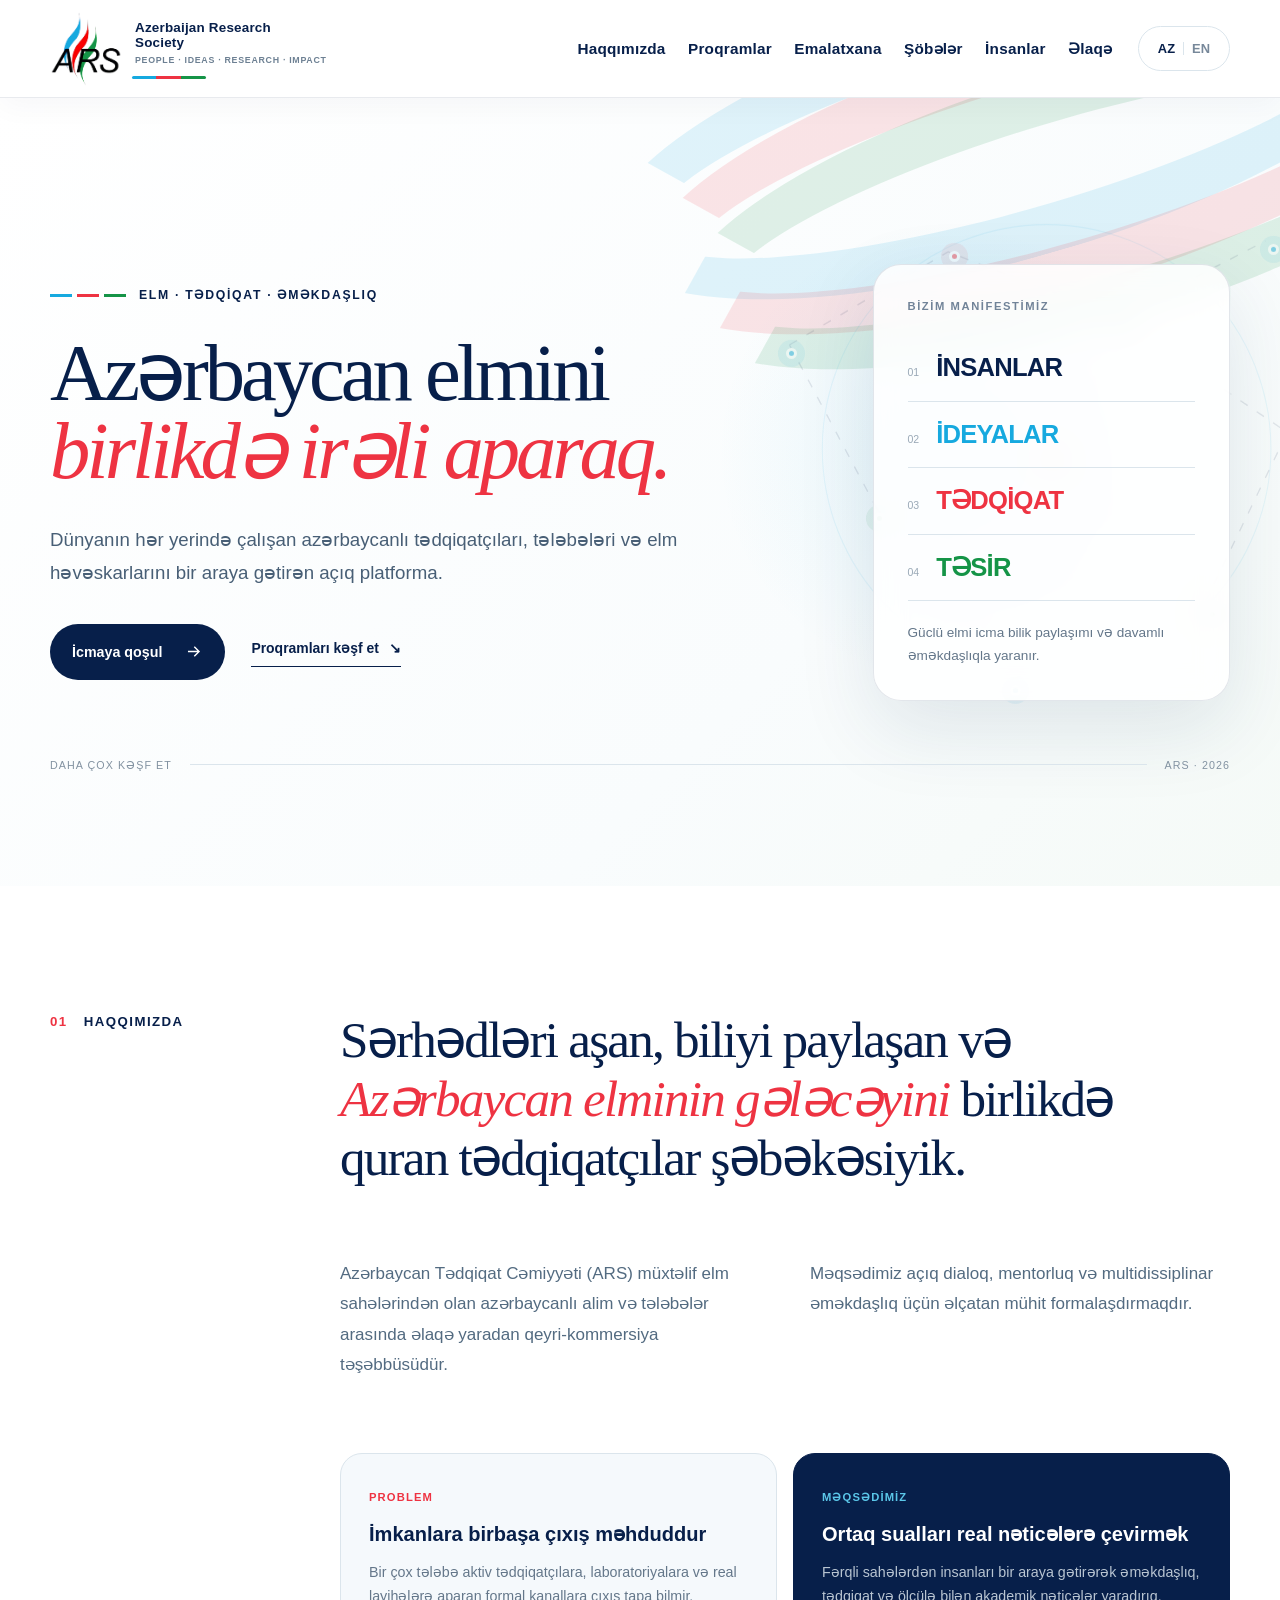
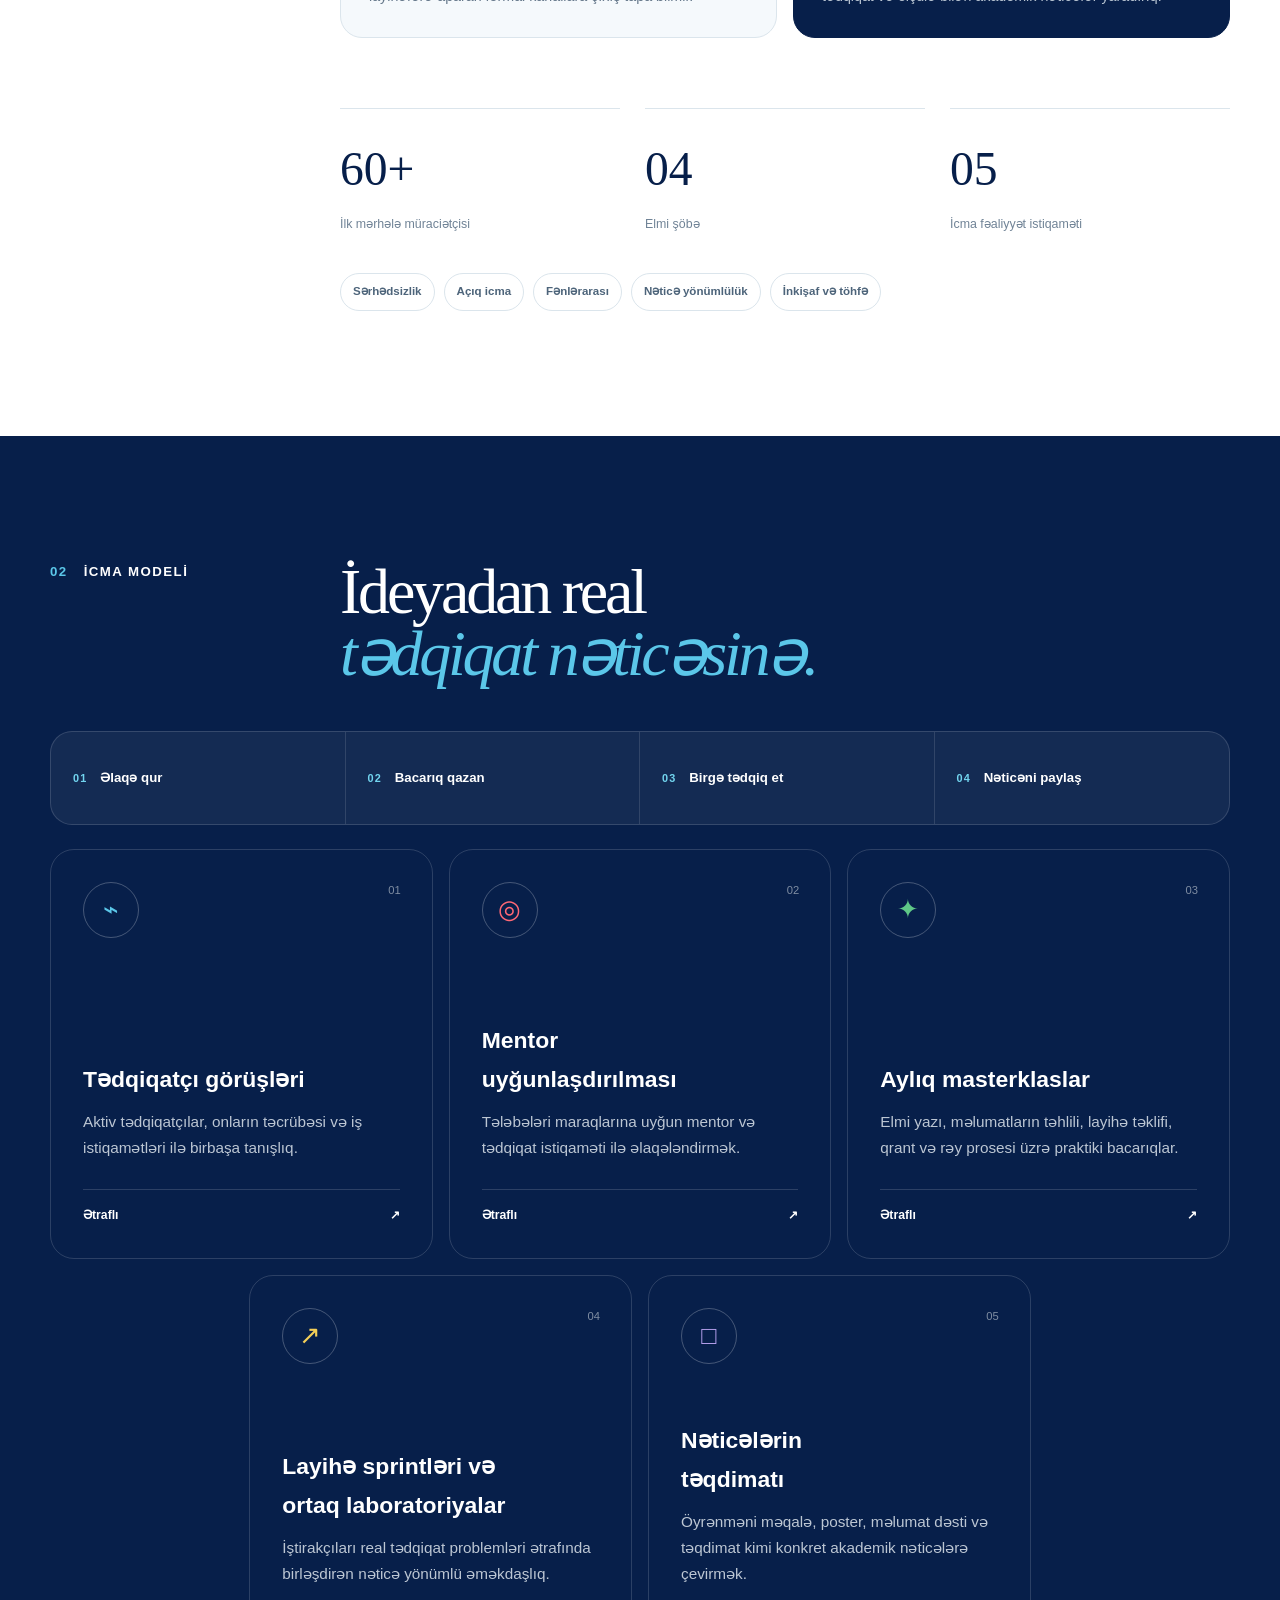
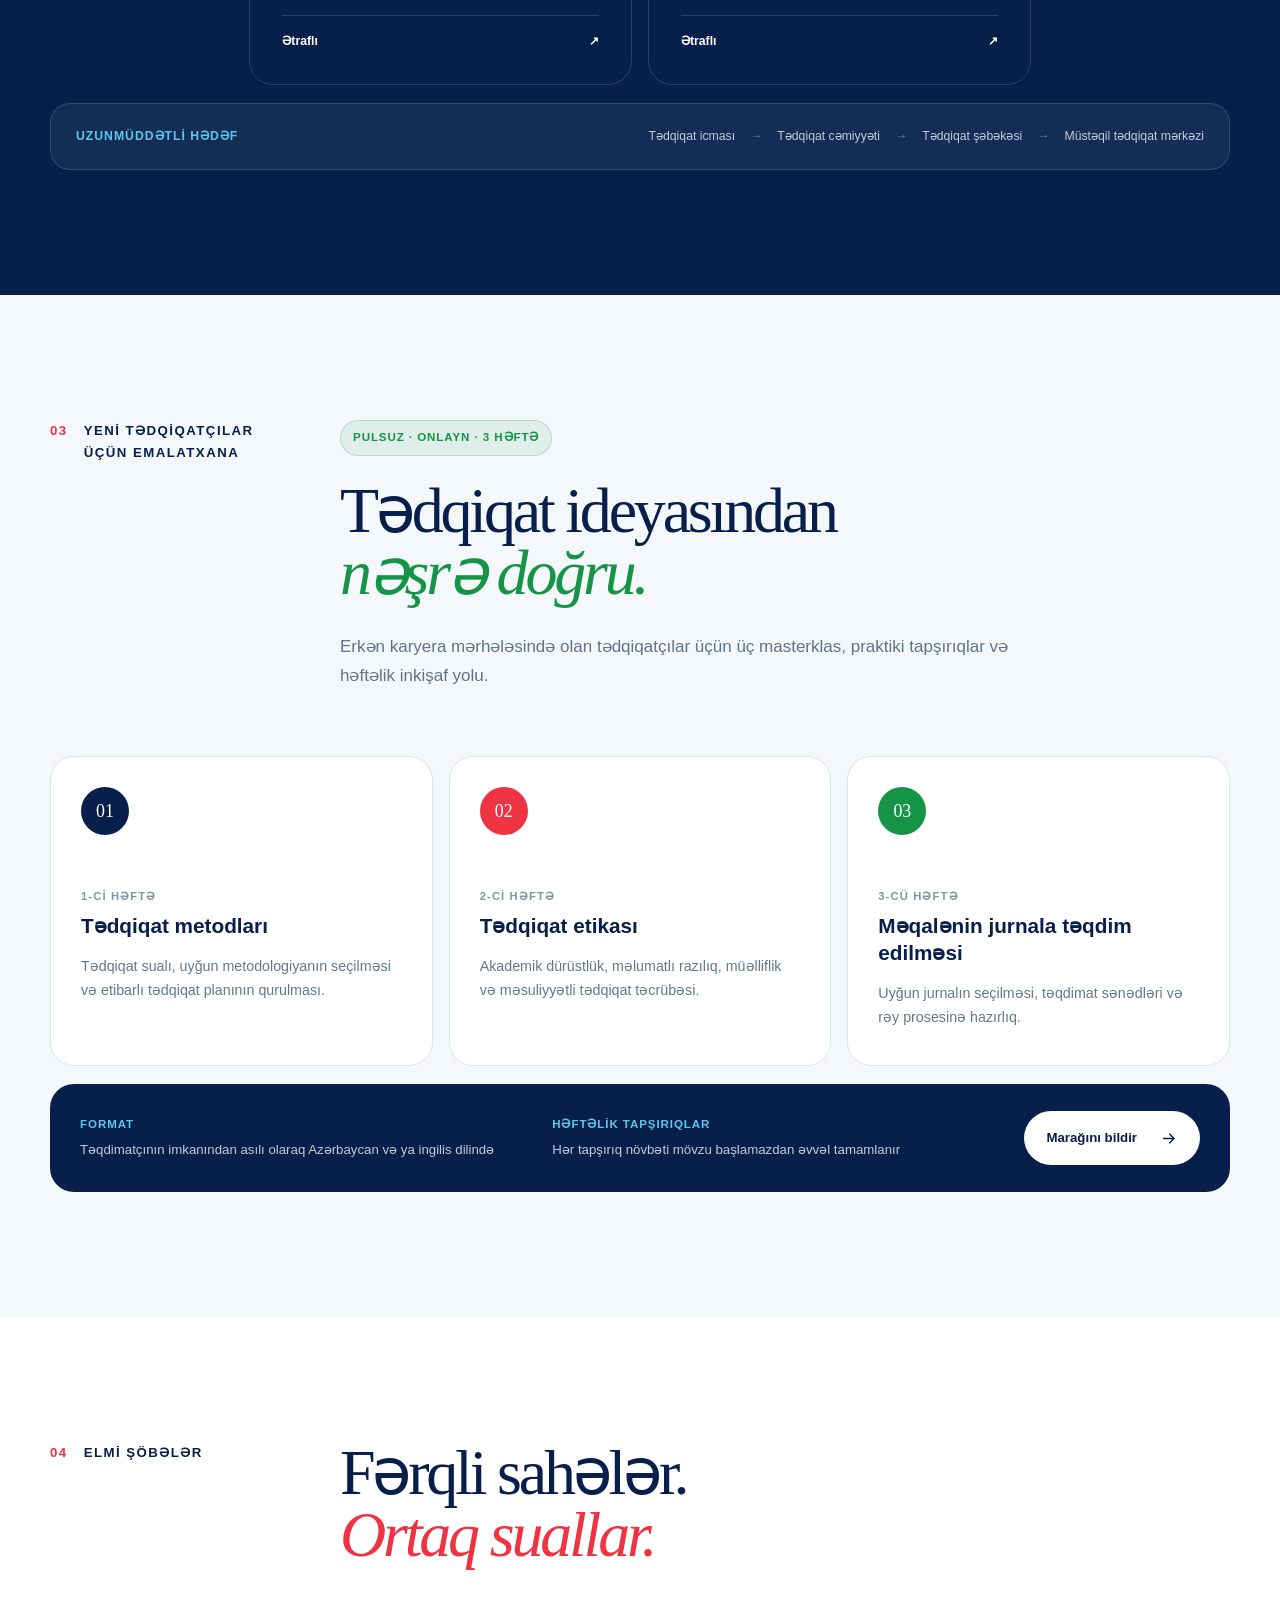
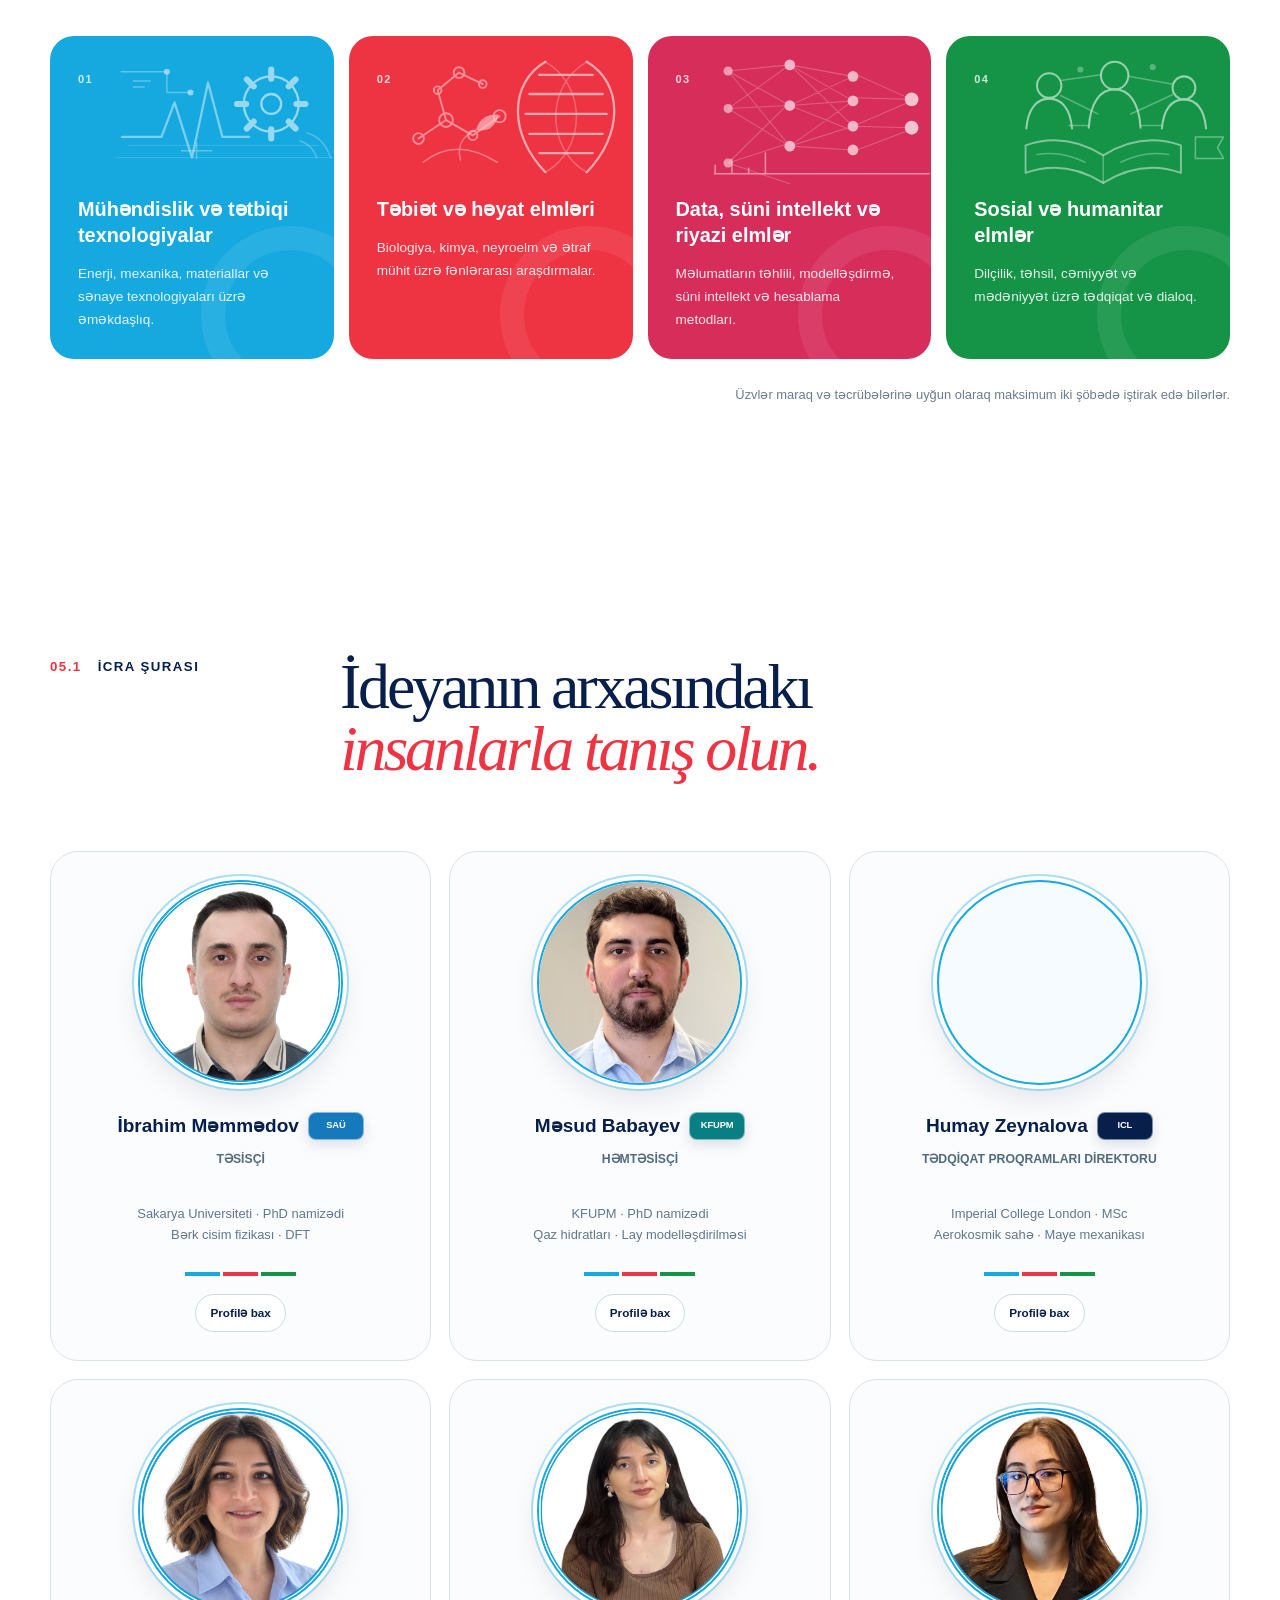
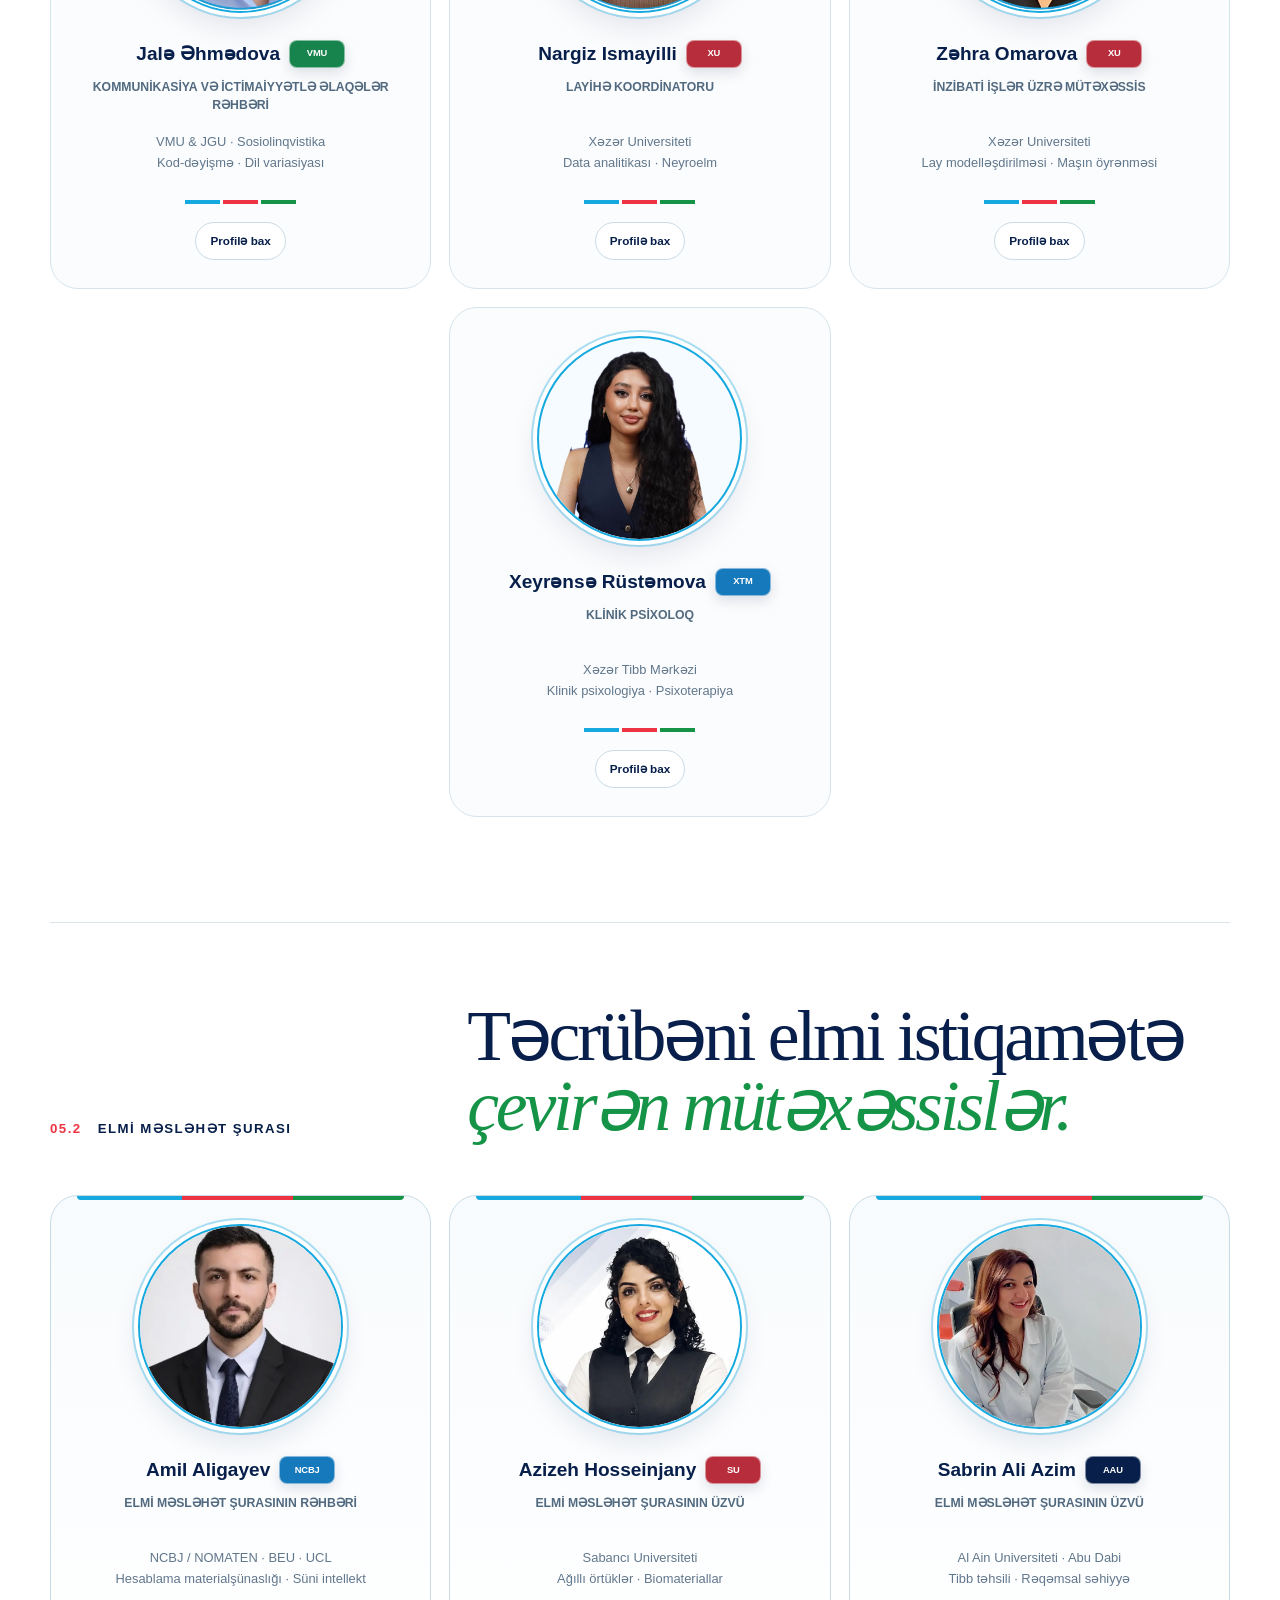
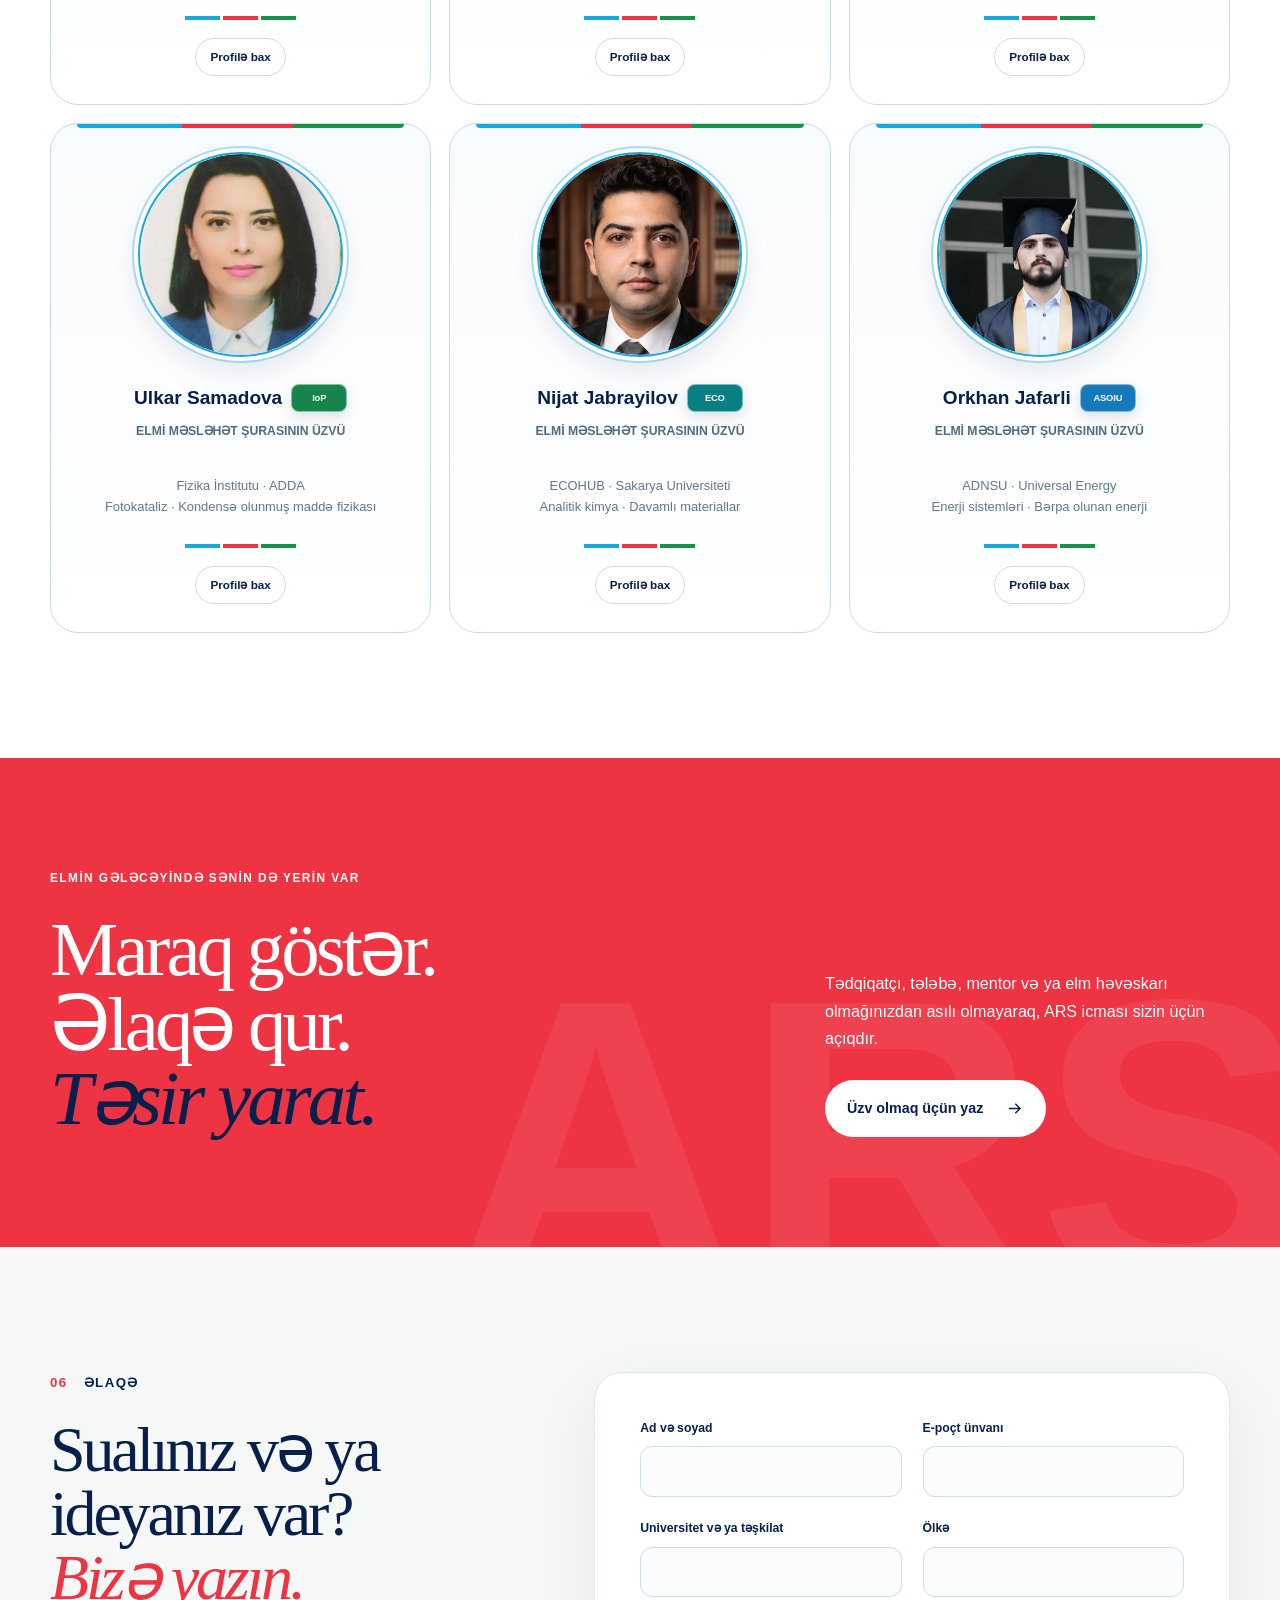
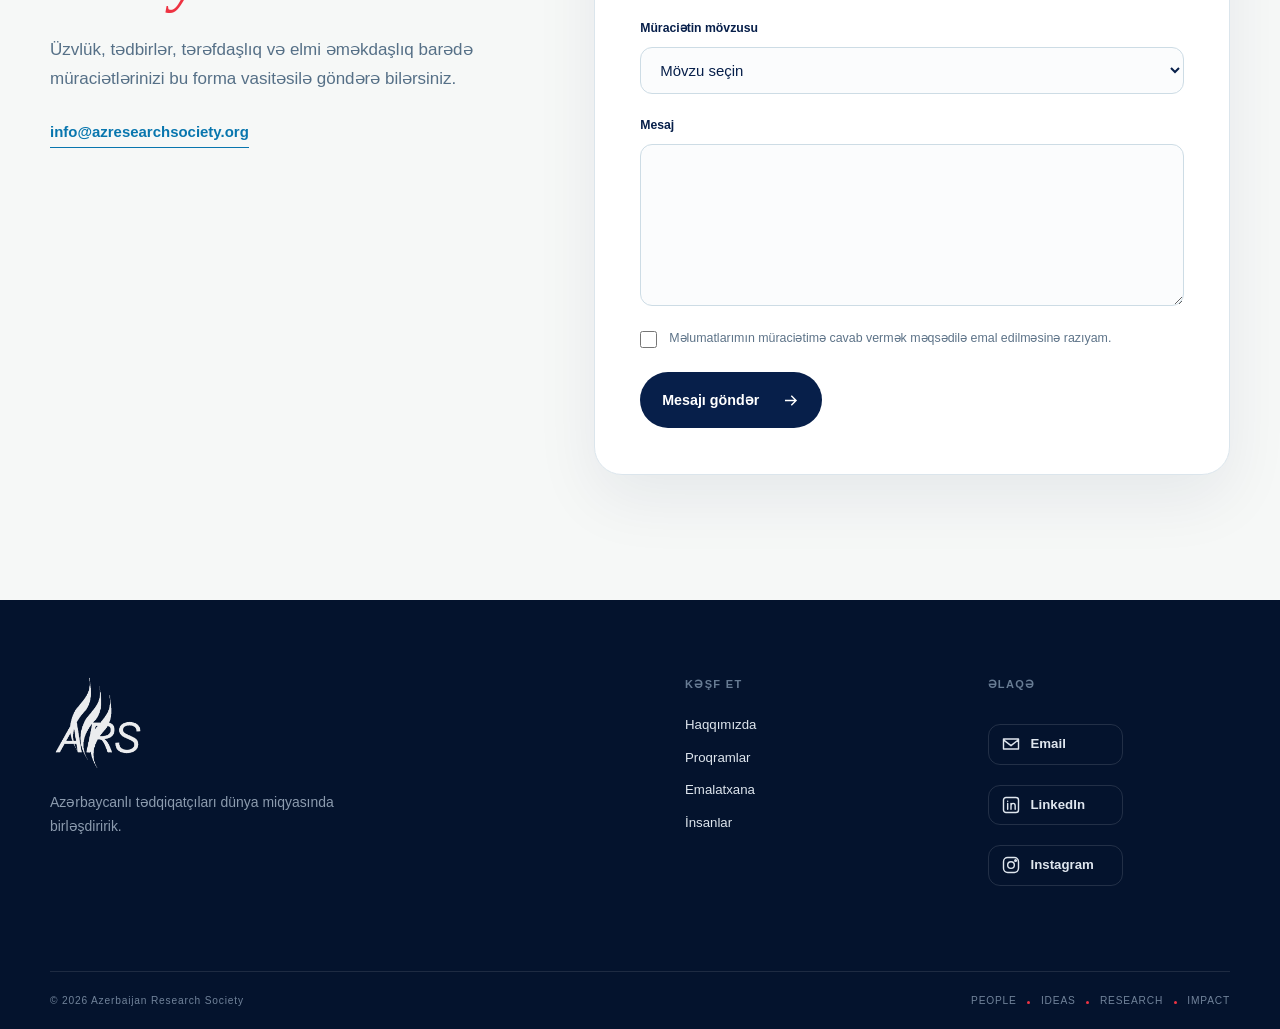
==== commit e47e308e: "v27" ====
--- a/index.html
+++ b/index.html
@@ -17,8 +17,8 @@
     <title>Azərbaycan Tədqiqat Cəmiyyəti | ARS</title>
     <link rel="icon" href="assets/ars-logo.png?v=22" />
     <link rel="preload" as="image" href="assets/ars-logo.png?v=22" />
-    <link rel="stylesheet" href="styles.css?v=26" />
-    <script src="script.js?v=26" defer></script>
+    <link rel="stylesheet" href="styles.css?v=27" />
+    <script src="script.js?v=27" defer></script>
   </head>
   <body data-page="home">
     <a class="skip-link" href="#main" data-i18n="skip">Əsas məzmuna keç</a>
--- a/styles.css
+++ b/styles.css
@@ -94,9 +94,18 @@
 .loader-tagline { margin: 14px 0 0; color: #6a7f93; font-size: .56rem; font-weight: 800; letter-spacing: .13em; text-align: center; }
 body.loader-active { overflow: hidden; }
 
-.site-header { position: sticky; z-index: 40; top: 0; height: 98px; background: rgba(255,255,255,.96); border-bottom: 1px solid rgba(7,31,74,.09); box-shadow: 0 8px 28px rgba(7,31,74,.035); backdrop-filter: blur(18px); }
+.site-progress { --page-progress: 0%; position: fixed; z-index: 2000; inset: 0 0 auto; height: 3px; pointer-events: none; }
+.site-progress span { display: block; width: var(--page-progress); height: 100%; background: linear-gradient(90deg, var(--blue) 0 36%, var(--red) 55% 72%, var(--green)); box-shadow: 0 0 14px rgba(22,169,223,.45); transition: width .1s linear; }
+.back-to-top { position: fixed; z-index: 35; right: clamp(16px, 2.5vw, 38px); bottom: clamp(16px, 2.5vw, 38px); width: 48px; height: 48px; display: grid; place-items: center; color: white; background: rgba(7,31,74,.93); border: 1px solid rgba(255,255,255,.2); border-radius: 50%; box-shadow: 0 15px 35px rgba(4,19,45,.22); cursor: pointer; opacity: 0; visibility: hidden; transform: translateY(14px) scale(.9); transition: opacity .25s ease, visibility .25s ease, transform .25s ease, background .2s ease; backdrop-filter: blur(12px); }
+.back-to-top:hover { background: var(--blue); transform: translateY(-2px) scale(1); }
+.back-to-top.is-visible { opacity: 1; visibility: visible; transform: none; }
+.back-to-top span { font-size: 1.2rem; line-height: 1; }
+
+.site-header { position: sticky; z-index: 40; top: 0; height: 98px; background: rgba(255,255,255,.96); border-bottom: 1px solid rgba(7,31,74,.09); box-shadow: 0 8px 28px rgba(7,31,74,.035); backdrop-filter: blur(18px); transition: height .3s ease, background .3s ease, box-shadow .3s ease; }
+.site-header.is-scrolled { height: 78px; background: rgba(255,255,255,.9); box-shadow: 0 12px 38px rgba(7,31,74,.09); }
+.site-header.is-scrolled .brand { transform: scale(.9); }
 .header-inner { min-width: 0; height: 100%; display: flex; align-items: center; gap: clamp(16px, 2vw, 28px); }
-.brand { position: relative; width: 260px; height: 86px; display: flex; flex: 0 0 auto; gap: 13px; align-items: center; }
+.brand { position: relative; width: 260px; height: 86px; display: flex; flex: 0 0 auto; gap: 13px; align-items: center; transform-origin: left center; transition: transform .3s ease; }
 .brand::after { content: ""; position: absolute; left: 82px; bottom: 13px; width: 74px; height: 3px; background: linear-gradient(90deg, var(--blue) 0 33%, var(--red) 33% 66%, var(--green) 66%); border-radius: 999px; transform-origin: left; transition: width .3s ease; }
 .brand:hover::after { width: 128px; }
 .brand img { width: 72px; height: 76px; flex: 0 0 auto; object-fit: contain; }
@@ -115,7 +124,18 @@
 .menu-toggle { display: none; padding: 8px; border: 0; background: none; }
 .menu-toggle span { width: 24px; height: 2px; display: block; margin: 5px; background: var(--navy); }
 
-.hero { position: relative; min-height: calc(100vh - 112px); overflow: hidden; display: flex; flex-direction: column; justify-content: center; background: linear-gradient(135deg, #fff 0%, #f9fcfd 65%, #f5faf7 100%); }
+.hero { --hero-shift-x: 0px; --hero-shift-y: 0px; --hero-pointer-x: 74%; --hero-pointer-y: 45%; position: relative; min-height: calc(100vh - 112px); overflow: hidden; display: flex; flex-direction: column; justify-content: center; background: linear-gradient(135deg, #fff 0%, #f9fcfd 65%, #f5faf7 100%); }
+.hero::after { content: ""; position: absolute; z-index: 0; inset: 0; background: radial-gradient(circle 320px at var(--hero-pointer-x) var(--hero-pointer-y), rgba(22,169,223,.09), transparent 72%); pointer-events: none; }
+.hero-network { position: absolute; z-index: 1; top: 50%; right: max(-130px, -7vw); width: min(53vw, 720px); aspect-ratio: 1; opacity: .46; pointer-events: none; transform: translate3d(var(--hero-shift-x), calc(-50% + var(--hero-shift-y)), 0); transition: transform .45s cubic-bezier(.2,.7,.2,1), opacity .3s ease; }
+.hero-network svg { width: 100%; height: 100%; overflow: visible; }
+.network-lines { fill: none; stroke: rgba(7,31,74,.23); stroke-width: 1.2; stroke-dasharray: 8 10; animation: network-drift 22s linear infinite; }
+.network-rings { fill: none; stroke: rgba(22,169,223,.17); stroke-width: 1; transform-origin: 325px 275px; animation: network-turn 28s linear infinite; }
+.hero-network i { position: absolute; left: var(--node-x); top: var(--node-y); width: 11px; height: 11px; background: var(--node-color); border: 3px solid white; border-radius: 50%; box-shadow: 0 0 0 8px color-mix(in srgb, var(--node-color) 16%, transparent); animation: network-pulse 3.8s ease-in-out infinite; }
+.hero-network i:nth-of-type(3n) { animation-delay: -1.2s; }.hero-network i:nth-of-type(3n + 1) { animation-delay: -2.4s; }
+.hero-network .network-core { width: 17px; height: 17px; box-shadow: 0 0 0 12px rgba(238,51,66,.1), 0 0 35px rgba(238,51,66,.2); }
+@keyframes network-drift { to { stroke-dashoffset: -180; } }
+@keyframes network-turn { to { transform: rotate(360deg); } }
+@keyframes network-pulse { 0%, 100% { transform: scale(.86); opacity: .72; } 50% { transform: scale(1.16); opacity: 1; } }
 .hero-grid { position: relative; z-index: 2; display: grid; grid-template-columns: 1.35fr .65fr; gap: 80px; align-items: center; padding-block: 82px 55px; }
 .eyebrow { display: flex; gap: 5px; align-items: center; margin-bottom: 28px; font-size: .72rem; letter-spacing: .14em; text-transform: uppercase; }
 .eyebrow > span { width: 22px; height: 3px; }
@@ -129,7 +149,7 @@
 .button svg { width: 19px; fill: none; stroke: currentColor; stroke-width: 1.8; }
 .button-primary { color: white; background: var(--navy); }
 .text-link { display: flex; gap: 10px; font-size: .82rem; font-weight: 750; border-bottom: 1px solid var(--navy); padding-bottom: 5px; }
-.hero-card { padding: 32px 34px; background: rgba(255,255,255,.86); border: 1px solid rgba(7,31,74,.11); border-radius: var(--radius); box-shadow: 0 28px 80px rgba(20,56,92,.11); backdrop-filter: blur(15px); }
+.hero-card { position: relative; padding: 32px 34px; background: rgba(255,255,255,.86); border: 1px solid rgba(7,31,74,.11); border-radius: var(--radius); box-shadow: 0 28px 80px rgba(20,56,92,.11); backdrop-filter: blur(15px); }
 .card-kicker { margin: 0 0 19px; color: #718398; font-size: .66rem; font-weight: 800; letter-spacing: .14em; text-transform: uppercase; }
 .manifesto-word { display: flex; align-items: baseline; gap: 17px; padding: 11px 0; border-bottom: 1px solid var(--line); }
 .manifesto-word span { color: #9aa9b7; font-size: .62rem; }
@@ -235,6 +255,10 @@
 .program-tab:hover, .program-tab[aria-selected="true"] { color: white; background: rgba(255,255,255,.055); }
 .program-tab[aria-selected="true"]::after { right: 22px; }
 .program-tab:nth-child(2)::after { background: var(--red); }.program-tab:nth-child(3)::after { background: var(--green); }.program-tab:nth-child(4)::after { background: #f4cf58; }
+.program-stage-meter { --stage-progress: 25%; display: grid; grid-template-columns: 1fr auto; gap: 18px; align-items: center; padding: 14px 24px; color: #91a5bb; background: rgba(0,0,0,.08); border-bottom: 1px solid rgba(255,255,255,.1); }
+.program-stage-track { position: relative; height: 3px; overflow: hidden; background: rgba(255,255,255,.12); border-radius: 999px; }
+.program-stage-track i { position: absolute; inset: 0 auto 0 0; width: var(--stage-progress); background: linear-gradient(90deg, var(--blue), var(--red), var(--green), #f4cf58); border-radius: inherit; transition: width .35s cubic-bezier(.2,.75,.2,1); }
+.program-stage-meter strong { min-width: 48px; font-size: .62rem; letter-spacing: .09em; font-variant-numeric: tabular-nums; }
 .program-panel { min-height: 600px; display: grid; grid-template-columns: minmax(0, 1.35fr) minmax(280px, .65fr); gap: 50px; align-items: stretch; padding: 54px; }
 .program-panel-copy { min-width: 0; display: flex; flex-direction: column; }
 .program-panel-number { color: #72d5ef; font-family: var(--font-display); font-size: 1.1rem; }
@@ -327,6 +351,11 @@
 .advisory-card::before { content: ""; position: absolute; inset: 0 26px auto; height: 4px; background: linear-gradient(90deg, var(--blue) 0 32%, var(--red) 32% 66%, var(--green) 66%); border-radius: 0 0 4px 4px; }
 .advisory-card .portrait-wrap { box-shadow: 0 0 0 4px #fff, 0 0 0 6px rgba(22,169,223,.35), 0 14px 28px rgba(7,31,74,.1); }
 
+.has-spotlight { --spot-x: 50%; --spot-y: 50%; position: relative; isolation: isolate; }
+.card-light { position: absolute !important; z-index: 5 !important; inset: 0 !important; width: auto !important; height: auto !important; margin: 0 !important; padding: 0 !important; background: radial-gradient(circle 180px at var(--spot-x) var(--spot-y), rgba(255,255,255,.16), transparent 72%) !important; border: 0 !important; border-radius: inherit !important; opacity: 0; pointer-events: none; transition: opacity .25s ease; }
+.person-card .card-light, .workshop-week .card-light, .purpose-grid article .card-light { background: radial-gradient(circle 190px at var(--spot-x) var(--spot-y), rgba(22,169,223,.1), transparent 72%) !important; }
+.has-spotlight:hover .card-light, .has-spotlight:focus-within .card-light { opacity: 1; }
+
 .board-hint { display: flex; gap: 9px; align-items: center; justify-content: flex-end; margin: 0 0 22px; color: #6b7f92; font-size: .72rem; font-weight: 750; }
 .board-hint::before { content: "↘"; color: var(--blue); font-size: 1rem; }
 .board-visualization { --pointer-x: 50%; --pointer-y: 20%; position: relative; isolation: isolate; padding: clamp(28px, 5vw, 62px); overflow: hidden; background: linear-gradient(145deg, #f5f9fc 0%, #fff 52%, #f2f8f5 100%); border: 1px solid #d7e4ec; border-radius: 36px; box-shadow: 0 28px 85px rgba(7,31,74,.08); }
@@ -352,7 +381,10 @@
 .chair-badge { display: inline-flex; margin: 0 auto 20px; padding: 6px 11px; color: #0d7136; background: #eaf7ef; border: 1px solid #c5e8d2; border-radius: 999px; font-size: .62rem; font-weight: 850; letter-spacing: .07em; text-transform: uppercase; }
 
 .profile-dialog { width: min(920px, calc(100% - 32px)); max-height: min(88vh, 900px); margin: auto; padding: 0; color: var(--navy); background: white; border: 0; border-radius: 28px; box-shadow: 0 35px 100px rgba(4,19,45,.28); }
-.profile-dialog::backdrop { background: rgba(4,19,45,.72); backdrop-filter: blur(5px); }
+.profile-dialog[open] { animation: dialog-in .34s cubic-bezier(.2,.75,.2,1) both; }
+.profile-dialog::backdrop { background: rgba(4,19,45,.72); backdrop-filter: blur(5px); animation: backdrop-in .28s ease both; }
+@keyframes dialog-in { from { opacity: 0; transform: translateY(22px) scale(.975); } }
+@keyframes backdrop-in { from { opacity: 0; } }
 .profile-close { position: sticky; z-index: 2; top: 18px; float: right; width: 42px; height: 42px; margin: 18px 18px -60px 0; color: white; background: var(--navy); border: 0; border-radius: 50%; cursor: pointer; font-size: 1.6rem; line-height: 1; }
 .profile-header { display: grid; grid-template-columns: 170px 1fr; gap: 34px; align-items: center; padding: 42px; color: white; background: linear-gradient(135deg, var(--navy), #123f72); }
 .profile-header img { width: 175px; height: 175px; object-fit: cover; background: #f5fbfe; border: 2px solid var(--blue); border-radius: 50%; box-shadow: 0 0 0 4px rgba(255,255,255,.2), 0 0 0 6px rgba(91,199,233,.62); }
@@ -419,14 +451,22 @@
 .footer-bottom { display: flex; justify-content: space-between; gap: 30px; padding-block: 20px; border-top: 1px solid rgba(255,255,255,.1); color: #71839a; font-size: .6rem; letter-spacing: .08em; }
 .footer-bottom i { display: inline-block; width: 3px; height: 3px; margin: 0 7px; background: var(--red); border-radius: 50%; }
 
-.reveal { opacity: 0; transform: translateY(18px); transition: opacity .65s ease, transform .65s ease; }.reveal.visible { opacity: 1; transform: none; }
+.not-found-page { min-height: calc(100vh - 98px); display: grid; place-items: center; padding: 90px 0; overflow: hidden; color: white; background: radial-gradient(circle at 75% 30%, rgba(22,169,223,.2), transparent 28%), linear-gradient(145deg, var(--navy), #103e72); }
+.not-found-inner { position: relative; text-align: center; }
+.not-found-code { display: block; margin-bottom: 15px; color: #72d5ef; font-family: var(--font-display); font-size: clamp(5rem, 17vw, 12rem); line-height: .8; letter-spacing: -.08em; opacity: .2; }
+.not-found-page h1 { margin: 0; font-family: var(--font-display); font-size: clamp(2.8rem, 6vw, 5.7rem); font-weight: 400; line-height: 1; letter-spacing: -.045em; }
+.not-found-page p { max-width: 580px; margin: 26px auto 34px; color: #c2ccda; }
+.not-found-page .button { color: var(--navy); background: white; }
+
+.reveal { opacity: 0; transform: translateY(18px); transition: opacity .65s ease var(--reveal-delay, 0ms), transform .65s ease var(--reveal-delay, 0ms); }.reveal.visible { opacity: 1; transform: none; }
 
 @media (max-width: 1120px) {
   .site-header { height: 84px; }.brand { width: 78px; height: 76px; }.brand::after { left: 8px; bottom: 5px; width: 58px; }.brand:hover::after { width: 58px; }.brand img { width: 70px; height: 70px; }.brand-copy { display: none; }
+  .site-header.is-scrolled .site-nav { inset-block-start: 78px; }
   .menu-toggle { display: block; margin-left: auto; cursor: pointer; }
   .site-nav { position: fixed; inset: 84px 0 auto; display: none; flex-direction: column; align-items: flex-start; gap: 0; padding: 15px 24px 25px; background: white; border-bottom: 1px solid var(--line); box-shadow: 0 12px 25px rgba(7,31,74,.08); }
   .site-nav.open { display: flex; }.site-nav a { width: 100%; padding: 13px 0; }
-  .hero { min-height: calc(100vh - 84px); }.hero-grid { grid-template-columns: 1fr; gap: 45px; padding-block: 70px 35px; }.hero-card { max-width: 520px; }
+  .hero { min-height: calc(100vh - 84px); }.hero-grid { grid-template-columns: 1fr; gap: 45px; padding-block: 70px 35px; }.hero-card { max-width: 520px; }.hero-network { width: min(78vw, 680px); right: -190px; opacity: .3; }
   .split-layout, .section-heading, .workshop-intro, .advisory-heading { grid-template-columns: 1fr; gap: 28px; }.program-grid, .team-grid, .department-grid { grid-template-columns: repeat(2, 1fr); }
   .home-executive-grid > .person-card:last-child:nth-child(3n + 1) { grid-column: 1 / -1; width: calc(50% - 9px); justify-self: center; }
   .advisory-grid { grid-template-columns: repeat(2, 1fr); }.advisory-grid .person-card, .advisory-grid .person-card:nth-child(4), .advisory-grid .person-card:nth-child(5) { grid-column: auto; }
@@ -446,7 +486,7 @@
   .loader-logo { width: 122px; margin-bottom: 24px; }
   .loader-inner { width: min(285px, 82vw); }
   .container { width: min(100% - 30px, var(--container)); }.language-switch { margin-left: -6px; }
-  .hero h1 { font-size: clamp(3rem, 14vw, 4.5rem); }.hero-grid { padding-top: 54px; }.hero-actions { align-items: flex-start; flex-direction: column; }.ribbon { right: -520px; }
+  .hero h1 { font-size: clamp(3rem, 14vw, 4.5rem); }.hero-grid { padding-top: 54px; }.hero-actions { align-items: flex-start; flex-direction: column; }.ribbon { right: -520px; }.hero-network { width: 125vw; right: -78vw; opacity: .2; }.back-to-top { width: 44px; height: 44px; }
   .section { padding: 85px 0; }.about-columns, .purpose-grid, .stats { grid-template-columns: 1fr; gap: 22px; }.stats { margin-top: 45px; }.stats > div { display: flex; align-items: baseline; gap: 18px; }
   .page-hero { padding: 78px 0 68px; }.people-choice-section, .board-page, .content-page { padding: 72px 0 90px; }.choice-grid { grid-template-columns: 1fr; }.choice-card { min-height: 330px; padding: 30px; }
   .section-heading { margin-bottom: 45px; }.program-grid, .team-grid, .department-grid { grid-template-columns: 1fr; }.program-card { min-height: 350px; }
@@ -464,5 +504,5 @@
 }
 
 @media (prefers-reduced-motion: reduce) {
-  html { scroll-behavior: auto; } *, *::before, *::after { transition-duration: .01ms !important; animation-duration: .01ms !important; animation-iteration-count: 1 !important; }.reveal { opacity: 1; transform: none; }.js .page-loader { display: none; } body.loader-active { overflow: auto; }
-}
+  html { scroll-behavior: auto; } *, *::before, *::after { transition-duration: .01ms !important; animation-duration: .01ms !important; animation-iteration-count: 1 !important; }.reveal { opacity: 1; transform: none; }.js .page-loader { display: none; } body.loader-active { overflow: auto; }.hero-network { transform: translateY(-50%); }.site-progress span { transition: none; }
+}
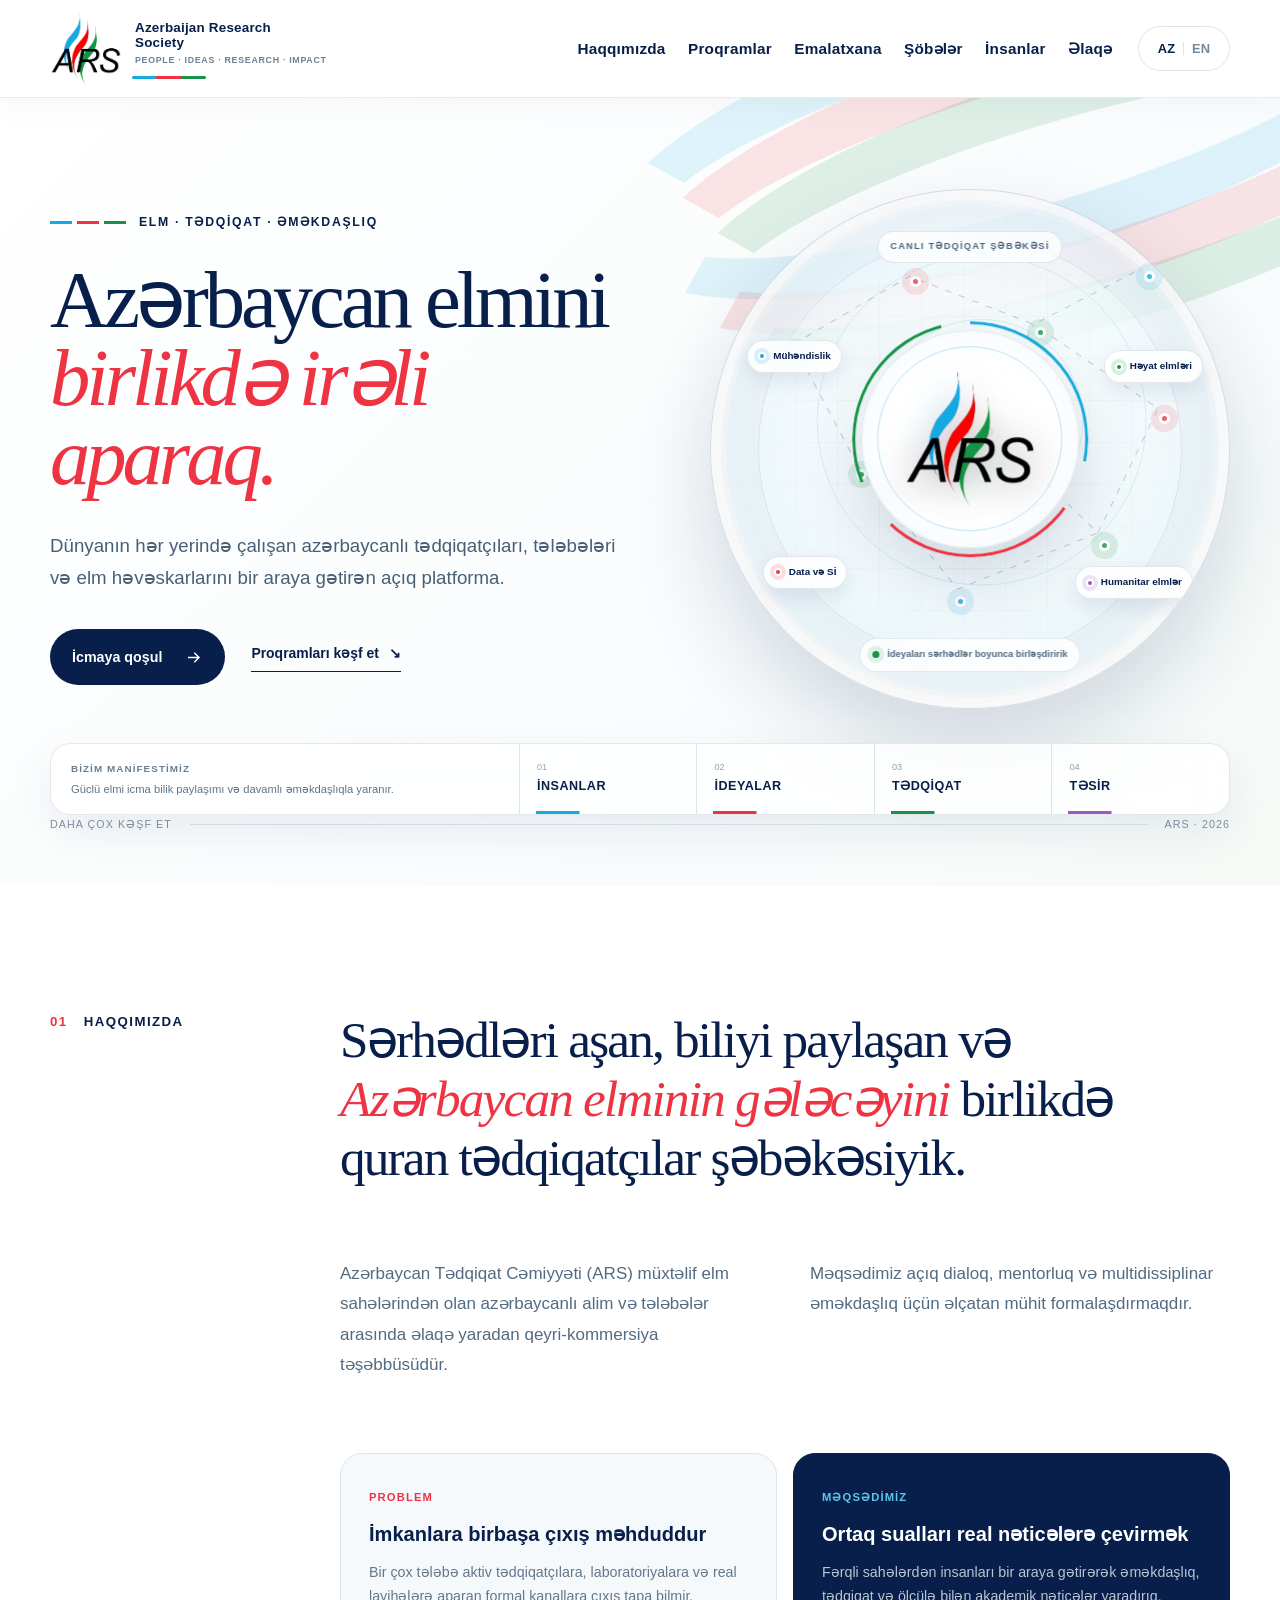
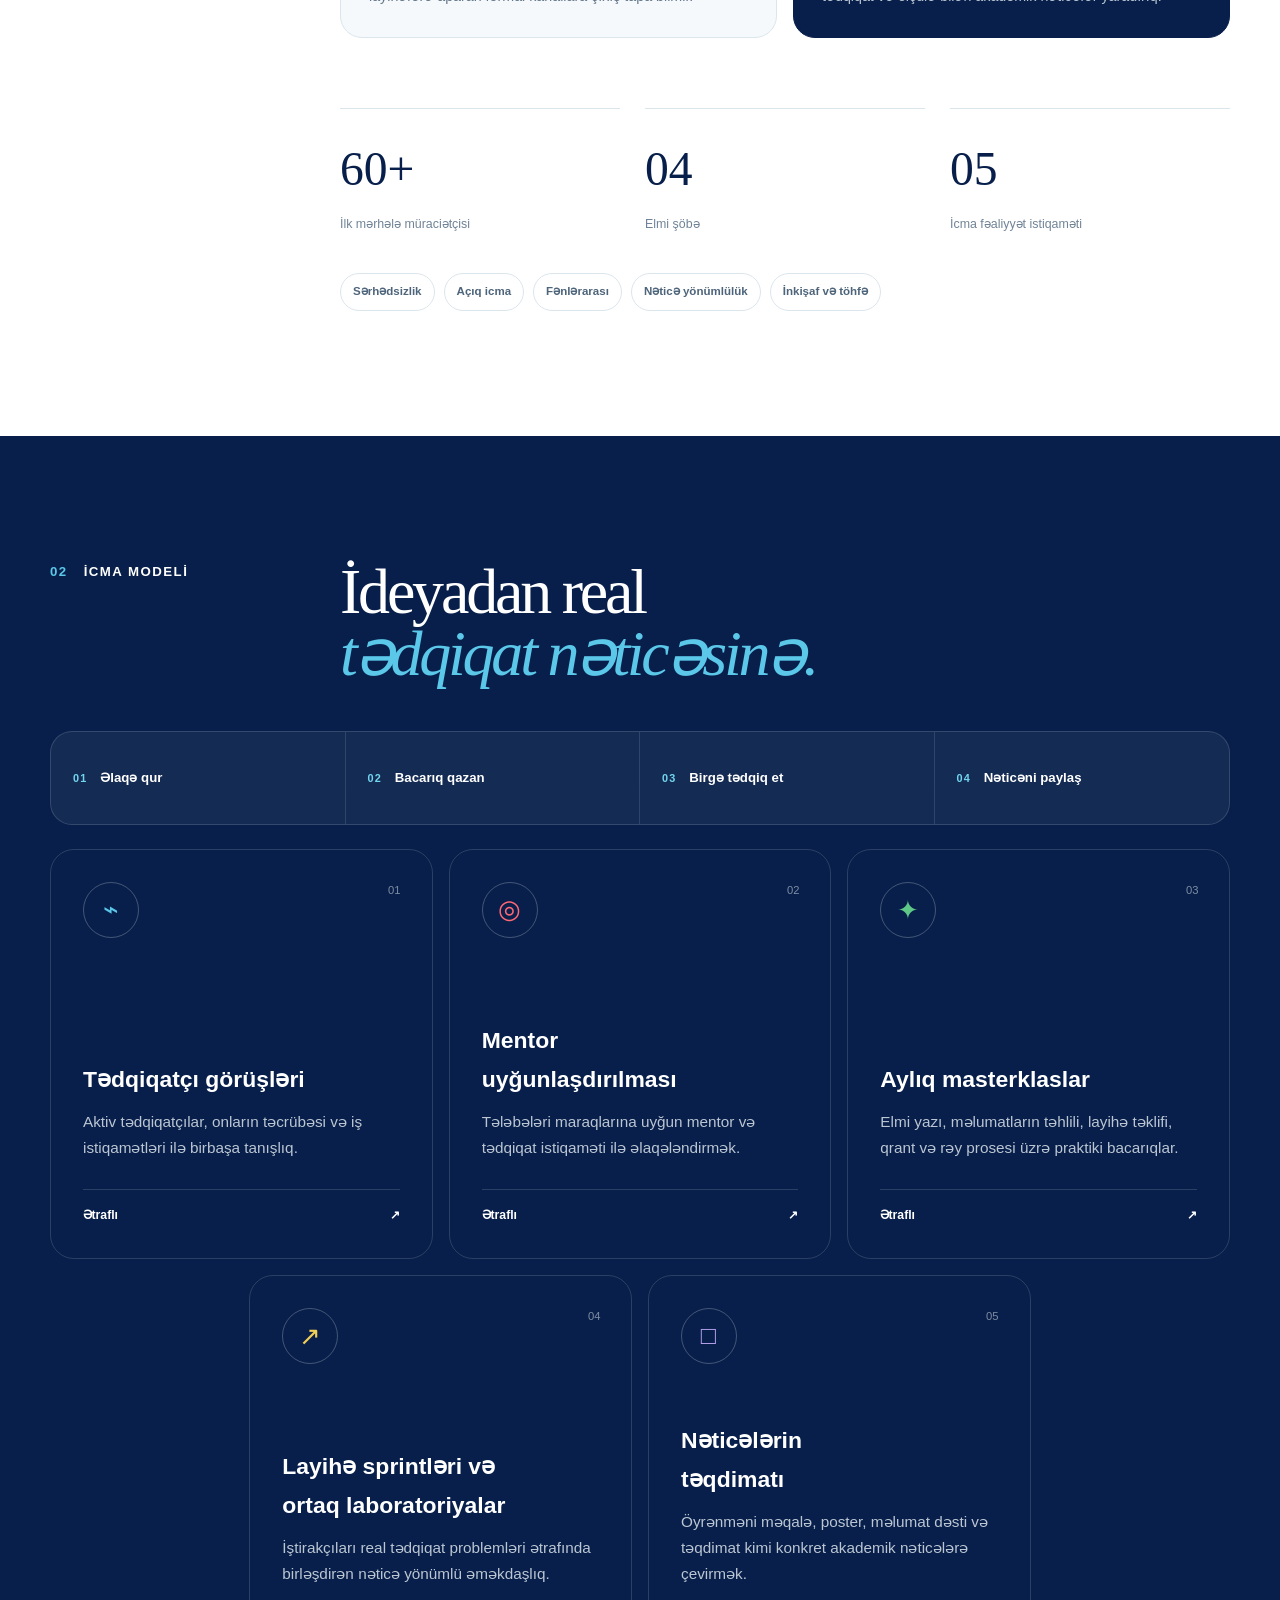
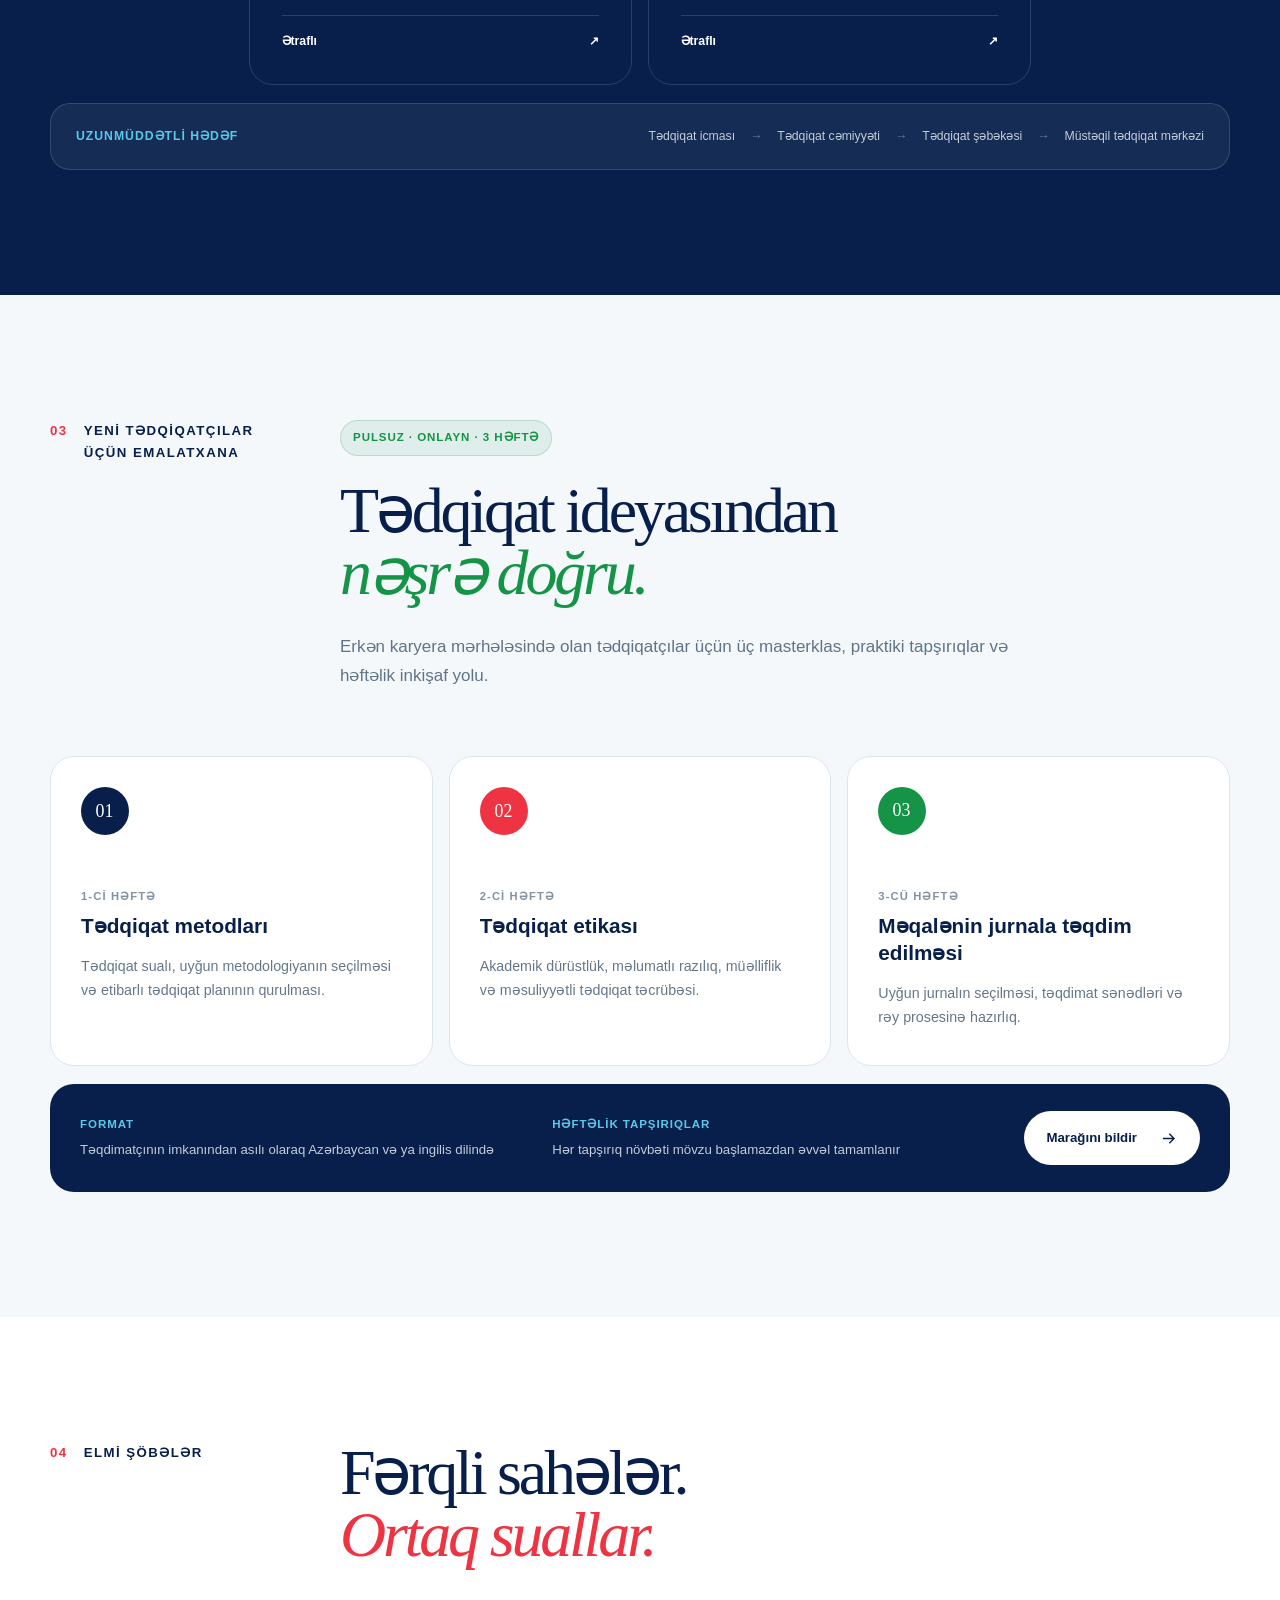
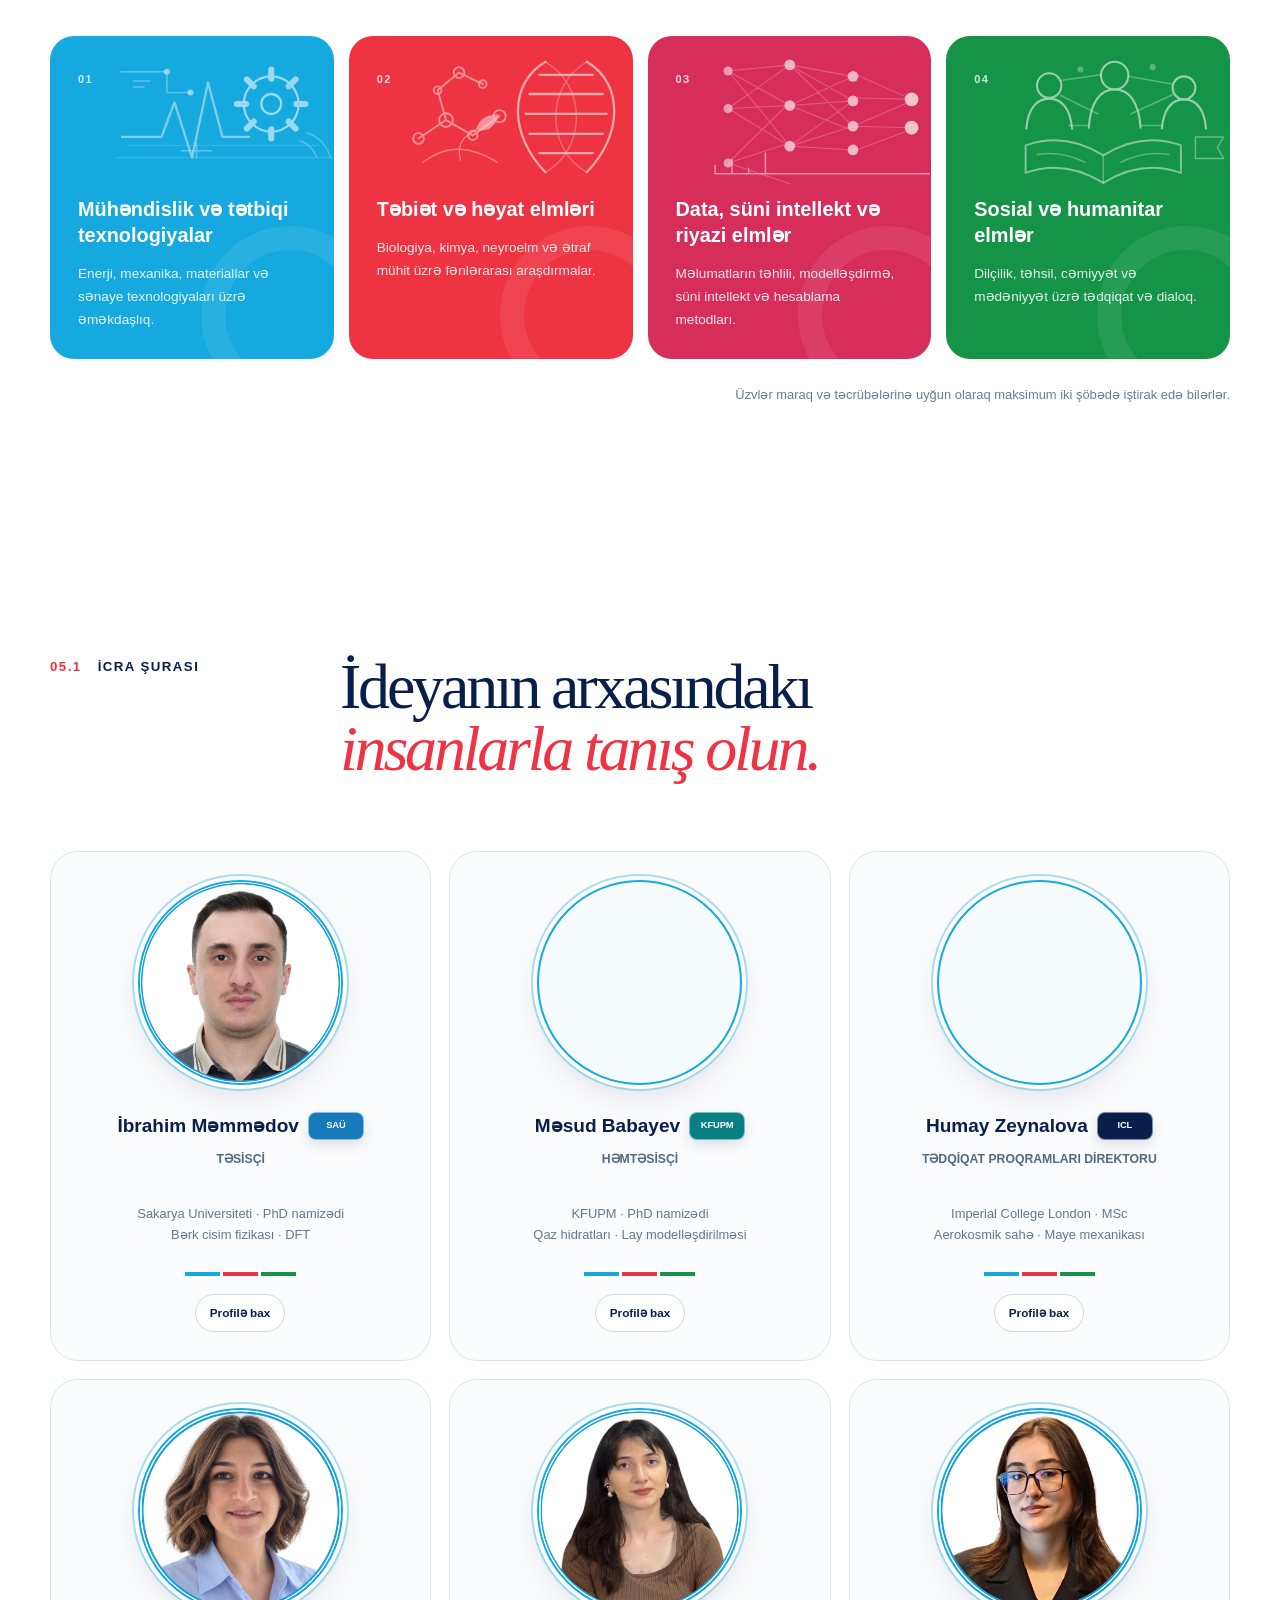
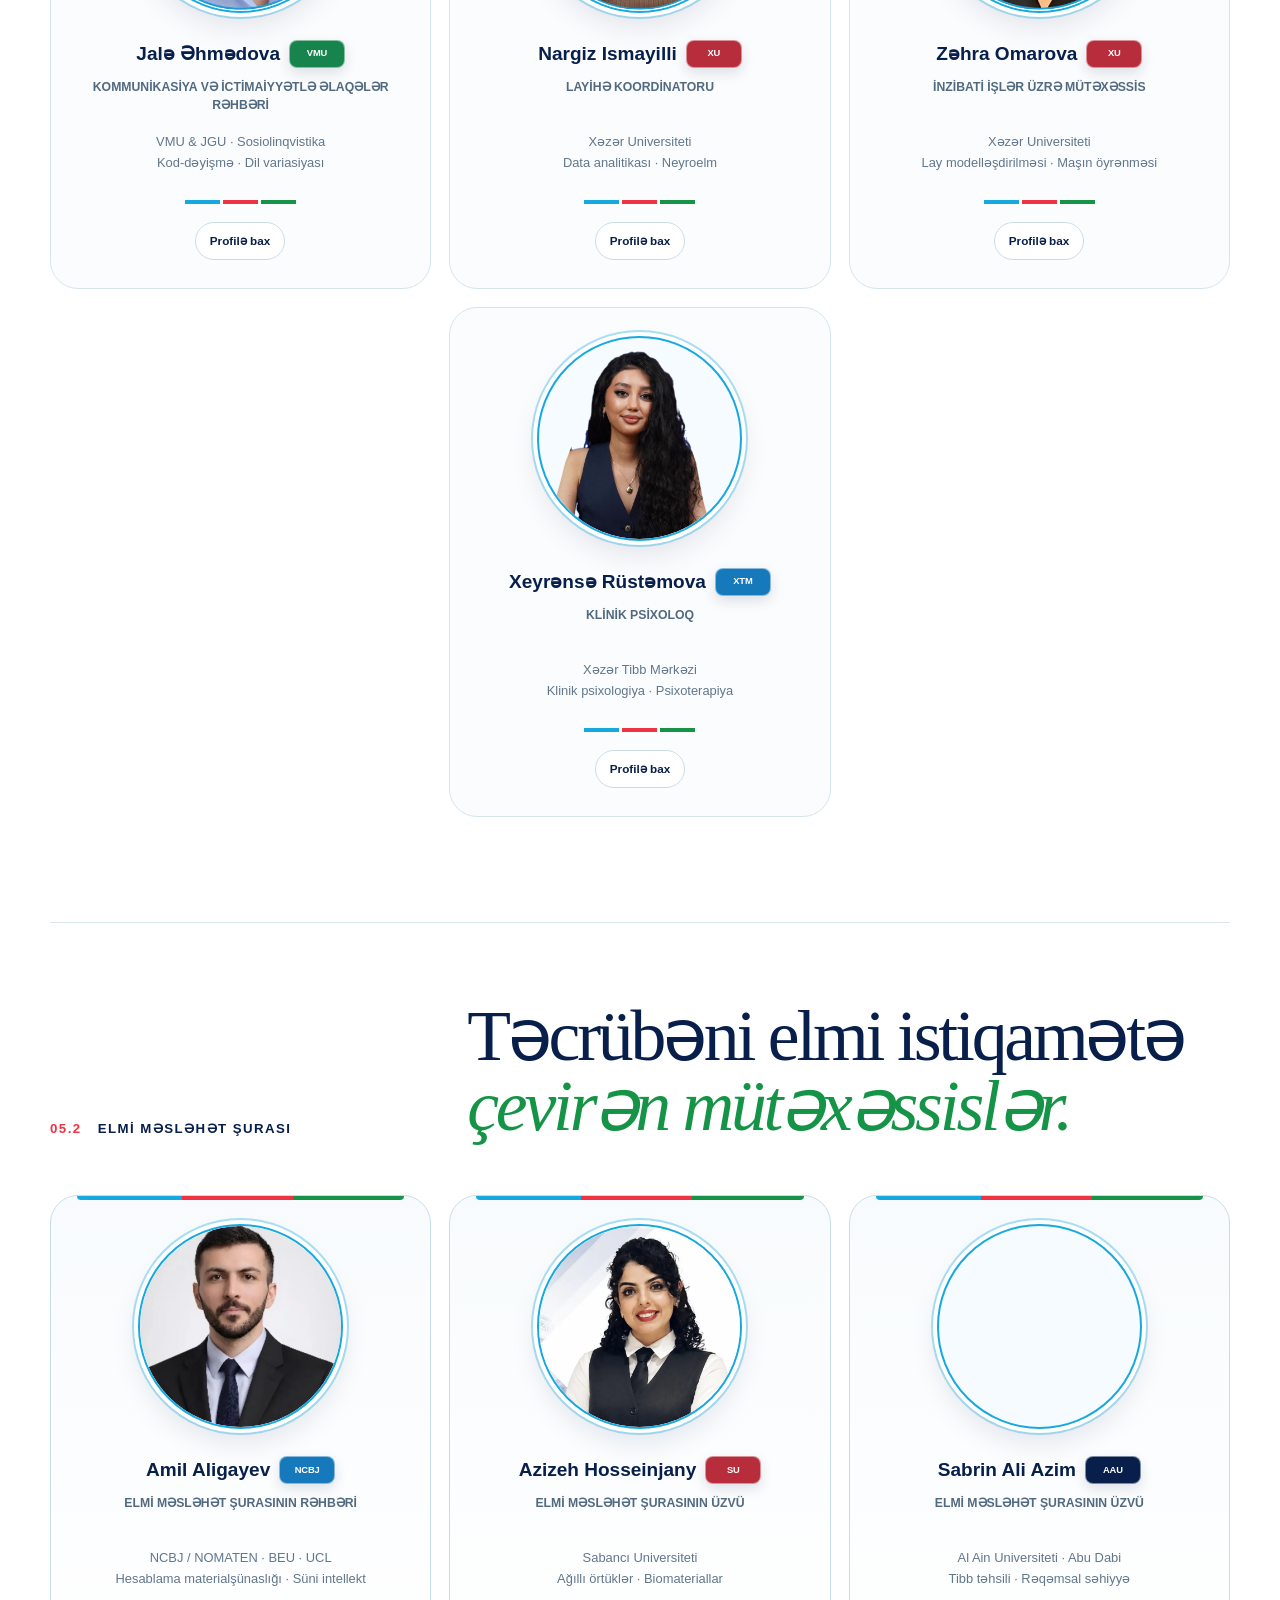
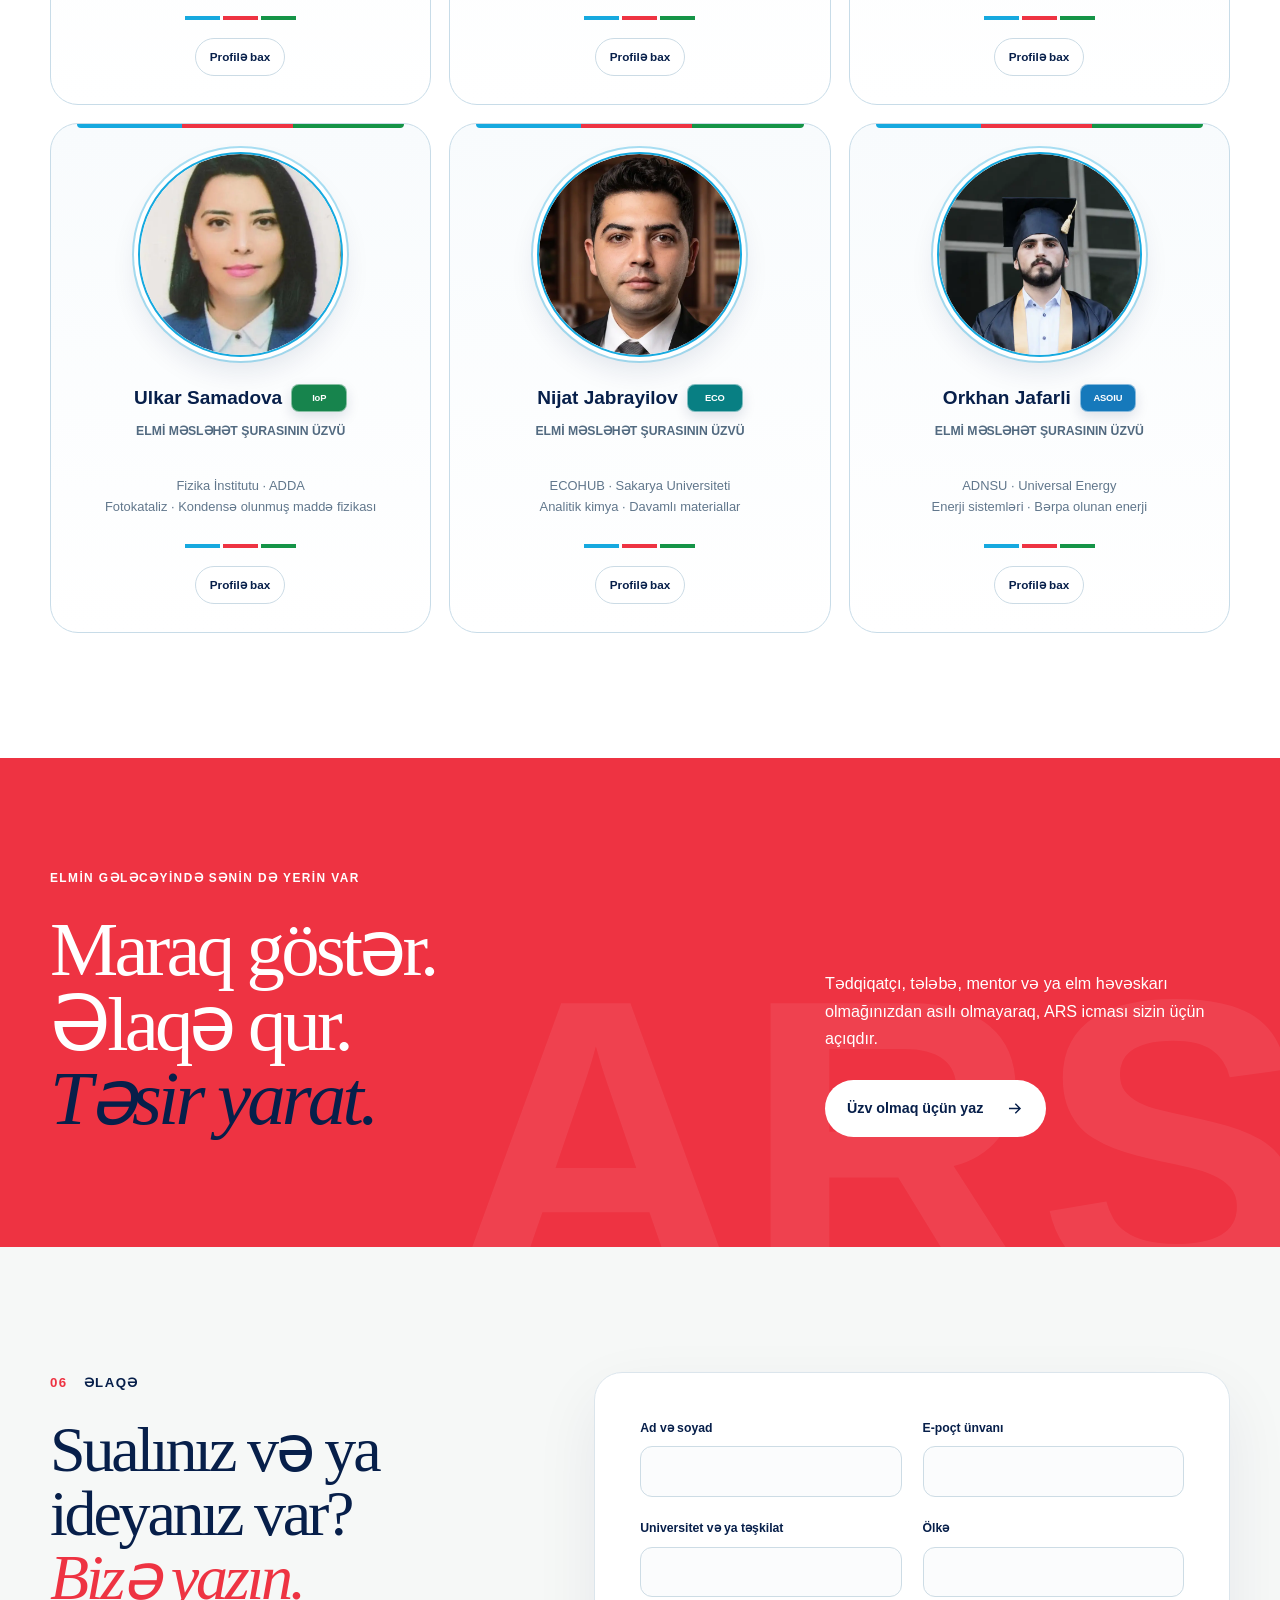
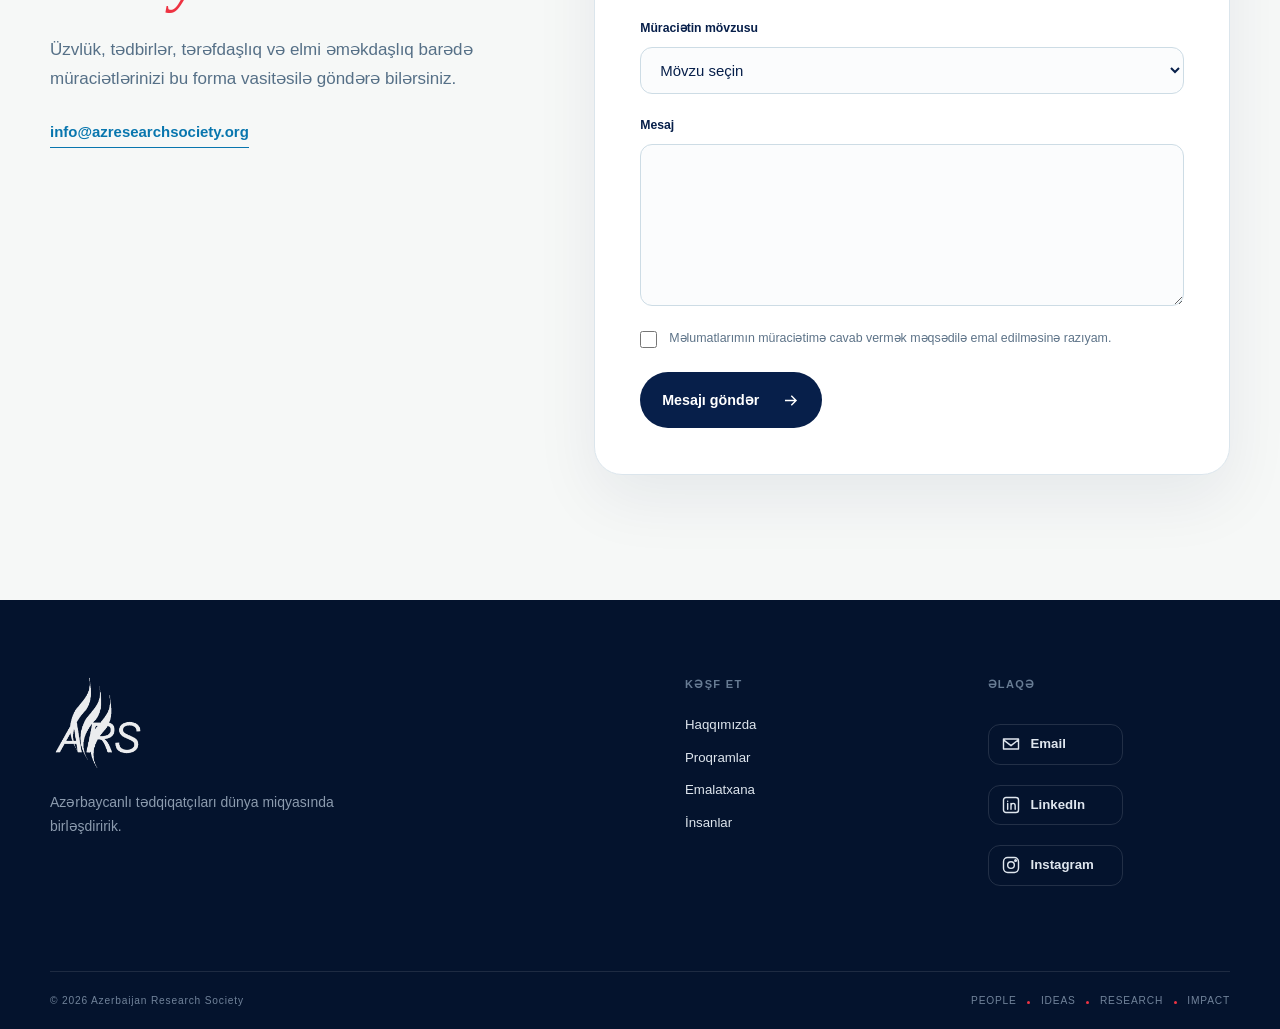
==== commit 192a4f36: "v28" ====
--- a/index.html
+++ b/index.html
@@ -17,8 +17,8 @@
     <title>Azərbaycan Tədqiqat Cəmiyyəti | ARS</title>
     <link rel="icon" href="assets/ars-logo.png?v=22" />
     <link rel="preload" as="image" href="assets/ars-logo.png?v=22" />
-    <link rel="stylesheet" href="styles.css?v=27" />
-    <script src="script.js?v=27" defer></script>
+    <link rel="stylesheet" href="styles.css?v=28" />
+    <script src="script.js?v=28" defer></script>
   </head>
   <body data-page="home">
     <a class="skip-link" href="#main" data-i18n="skip">Əsas məzmuna keç</a>
@@ -69,14 +69,29 @@
             </div>
           </div>
 
-          <div class="hero-card reveal">
-            <p class="card-kicker" data-i18n="manifestoLabel">Bizim manifestimiz</p>
-            <div class="manifesto-word"><span>01</span><strong data-i18n="people">İNSANLAR</strong></div>
-            <div class="manifesto-word"><span>02</span><strong data-i18n="ideas">İDEYALAR</strong></div>
-            <div class="manifesto-word"><span>03</span><strong data-i18n="research">TƏDQİQAT</strong></div>
-            <div class="manifesto-word"><span>04</span><strong data-i18n="impact">TƏSİR</strong></div>
-            <p data-i18n="manifestoText">Güclü elmi icma bilik paylaşımı və davamlı əməkdaşlıqla yaranır.</p>
-          </div>
+          <div class="living-logo-scene reveal" data-logo-scene role="img" aria-label="ARS qlobal tədqiqat şəbəkəsi" data-i18n-aria-label="livingLogoLabel">
+            <div class="scene-plane">
+              <span class="scene-kicker" data-i18n="livingLogoKicker">CANLI TƏDQİQAT ŞƏBƏKƏSİ</span>
+              <div class="identity-core" aria-hidden="true">
+                <span class="identity-pulse"></span>
+                <img class="identity-logo-echo" src="assets/ars-logo.png?v=22" alt="" width="662" height="700" />
+                <img class="identity-logo" src="assets/ars-logo.png?v=22" alt="" width="662" height="700" fetchpriority="high" />
+                <span class="logo-shine"></span>
+              </div>
+              <span class="discipline-node discipline-engineering"><i></i><b data-i18n="nodeEngineering">Mühəndislik</b></span>
+              <span class="discipline-node discipline-life"><i></i><b data-i18n="nodeLife">Həyat elmləri</b></span>
+              <span class="discipline-node discipline-data"><i></i><b data-i18n="nodeData">Data və Sİ</b></span>
+              <span class="discipline-node discipline-humanities"><i></i><b data-i18n="nodeHumanities">Humanitar elmlər</b></span>
+              <div class="scene-status"><i aria-hidden="true"></i><span data-i18n="livingLogoStatus">İdeyaları sərhədlər boyunca birləşdiririk</span></div>
+            </div>
+          </div>
+        </div>
+        <div class="container hero-manifesto reveal">
+          <div class="manifesto-intro"><span data-i18n="manifestoLabel">Bizim manifestimiz</span><p data-i18n="manifestoText">Güclü elmi icma bilik paylaşımı və davamlı əməkdaşlıqla yaranır.</p></div>
+          <div class="manifesto-step"><span>01</span><strong data-i18n="people">İNSANLAR</strong></div>
+          <div class="manifesto-step"><span>02</span><strong data-i18n="ideas">İDEYALAR</strong></div>
+          <div class="manifesto-step"><span>03</span><strong data-i18n="research">TƏDQİQAT</strong></div>
+          <div class="manifesto-step"><span>04</span><strong data-i18n="impact">TƏSİR</strong></div>
         </div>
         <div class="container hero-foot">
           <span data-i18n="scroll">Daha çox kəşf et</span>
--- a/styles.css
+++ b/styles.css
@@ -93,6 +93,8 @@
 }
 .loader-tagline { margin: 14px 0 0; color: #6a7f93; font-size: .56rem; font-weight: 800; letter-spacing: .13em; text-align: center; }
 body.loader-active { overflow: hidden; }
+.js body.site-ready main { animation: page-arrive .68s cubic-bezier(.2,.75,.2,1) both; }
+@keyframes page-arrive { from { opacity: .4; transform: translateY(10px) scale(.995); } }
 
 .site-progress { --page-progress: 0%; position: fixed; z-index: 2000; inset: 0 0 auto; height: 3px; pointer-events: none; }
 .site-progress span { display: block; width: var(--page-progress); height: 100%; background: linear-gradient(90deg, var(--blue) 0 36%, var(--red) 55% 72%, var(--green)); box-shadow: 0 0 14px rgba(22,169,223,.45); transition: width .1s linear; }
@@ -100,6 +102,15 @@
 .back-to-top:hover { background: var(--blue); transform: translateY(-2px) scale(1); }
 .back-to-top.is-visible { opacity: 1; visibility: visible; transform: none; }
 .back-to-top span { font-size: 1.2rem; line-height: 1; }
+.section-rail { position: fixed; z-index: 34; left: 16px; top: 50%; display: grid; gap: 4px; transform: translateY(-50%); }
+.section-rail a { position: relative; width: 34px; height: 34px; display: flex; align-items: center; color: #718397; border-radius: 999px; transition: width .25s ease, color .25s ease, background .25s ease; }
+.section-rail a::before { content: ""; position: absolute; left: 16px; top: -6px; width: 1px; height: 12px; background: rgba(7,31,74,.13); }
+.section-rail a:first-child::before { display: none; }
+.section-rail i { position: relative; z-index: 2; width: 8px; height: 8px; flex: 0 0 auto; margin-left: 13px; background: white; border: 2px solid #9aabba; border-radius: 50%; transition: background .25s ease, border-color .25s ease, box-shadow .25s ease, transform .25s ease; }
+.section-rail span { display: none; }
+.section-rail b { position: absolute; left: 39px; padding: 6px 10px; color: white; background: var(--navy); border-radius: 8px; box-shadow: 0 8px 22px rgba(7,31,74,.18); font-size: .58rem; font-weight: 800; opacity: 0; visibility: hidden; transform: translateX(-6px); transition: opacity .2s ease, visibility .2s ease, transform .2s ease; white-space: nowrap; }
+.section-rail a:hover b, .section-rail a:focus-visible b { opacity: 1; visibility: visible; transform: none; }
+.section-rail a.is-current i { background: var(--red); border-color: white; box-shadow: 0 0 0 5px rgba(238,51,66,.16); transform: scale(1.15); }
 
 .site-header { position: sticky; z-index: 40; top: 0; height: 98px; background: rgba(255,255,255,.96); border-bottom: 1px solid rgba(7,31,74,.09); box-shadow: 0 8px 28px rgba(7,31,74,.035); backdrop-filter: blur(18px); transition: height .3s ease, background .3s ease, box-shadow .3s ease; }
 .site-header.is-scrolled { height: 78px; background: rgba(255,255,255,.9); box-shadow: 0 12px 38px rgba(7,31,74,.09); }
@@ -136,7 +147,7 @@
 @keyframes network-drift { to { stroke-dashoffset: -180; } }
 @keyframes network-turn { to { transform: rotate(360deg); } }
 @keyframes network-pulse { 0%, 100% { transform: scale(.86); opacity: .72; } 50% { transform: scale(1.16); opacity: 1; } }
-.hero-grid { position: relative; z-index: 2; display: grid; grid-template-columns: 1.35fr .65fr; gap: 80px; align-items: center; padding-block: 82px 55px; }
+.hero-grid { position: relative; z-index: 2; display: grid; grid-template-columns: 1.05fr .95fr; gap: clamp(34px, 5vw, 72px); align-items: center; padding-block: 66px 34px; }
 .eyebrow { display: flex; gap: 5px; align-items: center; margin-bottom: 28px; font-size: .72rem; letter-spacing: .14em; text-transform: uppercase; }
 .eyebrow > span { width: 22px; height: 3px; }
 .eyebrow > span:nth-child(1) { background: var(--blue); }.eyebrow > span:nth-child(2) { background: var(--red); }.eyebrow > span:nth-child(3) { background: var(--green); margin-right: 8px; }
@@ -156,6 +167,45 @@
 .manifesto-word strong { font-size: clamp(1.2rem, 2vw, 1.65rem); letter-spacing: -.03em; }
 .manifesto-word:nth-of-type(2) strong { color: var(--blue); }.manifesto-word:nth-of-type(3) strong { color: var(--red); }.manifesto-word:nth-of-type(4) strong { color: var(--green); }
 .hero-card > p:last-child { margin: 20px 0 0; color: #64778a; font-size: .8rem; }
+.living-logo-scene { --scene-rotate-x: 0deg; --scene-rotate-y: 0deg; position: relative; width: min(520px, 43vw); aspect-ratio: 1; justify-self: end; perspective: 1100px; }
+.scene-plane { position: absolute; inset: 0; overflow: hidden; background: radial-gradient(circle at 50% 46%, rgba(255,255,255,.98) 0 16%, rgba(245,251,253,.88) 36%, rgba(231,244,248,.7) 62%, rgba(255,255,255,.82) 100%); border: 1px solid rgba(7,31,74,.12); border-radius: 50%; box-shadow: 0 40px 90px rgba(7,31,74,.16), inset 0 0 0 10px rgba(255,255,255,.55); transform: rotateX(var(--scene-rotate-x)) rotateY(var(--scene-rotate-y)); transform-style: preserve-3d; transition: transform .5s cubic-bezier(.2,.75,.2,1), box-shadow .35s ease; }
+.living-logo-scene:hover .scene-plane { box-shadow: 0 50px 110px rgba(7,31,74,.21), inset 0 0 0 10px rgba(255,255,255,.62); }
+.scene-plane::before { content: ""; position: absolute; inset: 0; background-image: linear-gradient(rgba(7,31,74,.045) 1px, transparent 1px), linear-gradient(90deg, rgba(7,31,74,.045) 1px, transparent 1px); background-size: 42px 42px; mask-image: radial-gradient(circle, #000 28%, transparent 76%); opacity: .72; }
+.scene-plane::after { content: ""; position: absolute; inset: 9%; border: 1px solid rgba(7,31,74,.09); border-radius: 50%; box-shadow: 0 0 0 32px rgba(22,169,223,.025), 0 0 0 64px rgba(238,51,66,.018); animation: scene-ring-breathe 5s ease-in-out infinite; }
+.scene-kicker { position: absolute; z-index: 7; left: 50%; top: 8%; padding: 7px 12px; color: #4d657a; background: rgba(255,255,255,.76); border: 1px solid rgba(7,31,74,.1); border-radius: 999px; font-size: .54rem; font-weight: 900; letter-spacing: .14em; white-space: nowrap; transform: translateX(-50%) translateZ(55px); backdrop-filter: blur(10px); }
+.living-logo-scene .hero-network { position: absolute; z-index: 2; inset: 2%; width: 96%; aspect-ratio: 1; opacity: .78; transform: translate3d(var(--hero-shift-x), var(--hero-shift-y), 28px); }
+.living-logo-scene .network-lines { stroke: rgba(7,31,74,.25); stroke-width: 1.35; }
+.living-logo-scene .network-rings { stroke: rgba(22,169,223,.24); }
+.identity-core { position: absolute; z-index: 6; left: 50%; top: 48%; width: 42%; aspect-ratio: 1; display: grid; place-items: center; background: rgba(255,255,255,.9); border: 1px solid rgba(7,31,74,.1); border-radius: 50%; box-shadow: 0 24px 65px rgba(7,31,74,.18), inset 0 0 30px rgba(22,169,223,.06); transform: translate(-50%, -50%) translateZ(70px); animation: identity-arrive .9s .28s cubic-bezier(.16,.8,.25,1) both; }
+.identity-core::before { content: ""; position: absolute; inset: -10px; padding: 3px; background: conic-gradient(from 0deg, var(--blue), var(--blue) 28%, transparent 28% 35%, var(--red) 35% 62%, transparent 62% 69%, var(--green) 69% 96%, transparent 96%); border-radius: inherit; -webkit-mask: linear-gradient(#000 0 0) content-box, linear-gradient(#000 0 0); -webkit-mask-composite: xor; mask-composite: exclude; animation: identity-ring-turn 13s linear infinite; }
+.identity-logo, .identity-logo-echo { position: absolute; width: 62%; height: 66%; object-fit: contain; }
+.identity-logo { z-index: 3; filter: drop-shadow(0 9px 14px rgba(7,31,74,.1)); }
+.identity-logo-echo { z-index: 1; filter: blur(16px) saturate(1.5); opacity: .22; transform: scale(1.12); animation: logo-breathe 4.2s ease-in-out infinite; }
+.identity-pulse { position: absolute; inset: 7%; border: 1px solid rgba(22,169,223,.3); border-radius: 50%; animation: identity-pulse 3.6s ease-out infinite; }
+.logo-shine { position: absolute; z-index: 4; inset: 7%; overflow: hidden; border-radius: 50%; }
+.logo-shine::before { content: ""; position: absolute; width: 38%; height: 150%; left: -60%; top: -25%; background: linear-gradient(90deg, transparent, rgba(255,255,255,.9), transparent); transform: rotate(18deg); animation: logo-shine 5.5s 1.4s ease-in-out infinite; }
+.discipline-node { position: absolute; z-index: 7; display: flex; gap: 7px; align-items: center; padding: 7px 10px; color: var(--navy); background: rgba(255,255,255,.84); border: 1px solid rgba(7,31,74,.1); border-radius: 999px; box-shadow: 0 8px 20px rgba(7,31,74,.09); font-size: .58rem; transform: translateZ(48px); backdrop-filter: blur(9px); }
+.discipline-node i { width: 8px; height: 8px; flex: 0 0 auto; background: var(--node-color, var(--blue)); border: 2px solid white; border-radius: 50%; box-shadow: 0 0 0 4px color-mix(in srgb, var(--node-color, var(--blue)) 16%, transparent); animation: network-pulse 3s ease-in-out infinite; }
+.discipline-node b { font-weight: 850; white-space: nowrap; }
+.discipline-engineering { --node-color: var(--blue); left: 7%; top: 29%; }.discipline-life { --node-color: var(--green); right: 5%; top: 31%; }.discipline-data { --node-color: var(--red); left: 10%; bottom: 23%; }.discipline-humanities { --node-color: #9d58c5; right: 7%; bottom: 21%; }
+.scene-status { position: absolute; z-index: 7; left: 50%; bottom: 7%; display: flex; gap: 8px; align-items: center; padding: 8px 12px; color: #50697f; background: rgba(255,255,255,.8); border: 1px solid rgba(7,31,74,.09); border-radius: 999px; font-size: .55rem; font-weight: 750; white-space: nowrap; transform: translateX(-50%) translateZ(52px); backdrop-filter: blur(10px); }
+.scene-status i { width: 7px; height: 7px; background: var(--green); border-radius: 50%; box-shadow: 0 0 0 5px rgba(21,148,71,.12); animation: network-pulse 2.4s ease-in-out infinite; }
+.hero-manifesto { position: relative; z-index: 3; display: grid; grid-template-columns: 1.45fr repeat(4, minmax(110px, .55fr)); overflow: hidden; background: rgba(255,255,255,.82); border: 1px solid rgba(7,31,74,.1); border-radius: 20px; box-shadow: 0 18px 45px rgba(7,31,74,.075); backdrop-filter: blur(14px); }
+.manifesto-intro { padding: 17px 20px; }
+.manifesto-intro > span { display: block; margin-bottom: 3px; color: #6b7f92; font-size: .58rem; font-weight: 900; letter-spacing: .11em; text-transform: uppercase; }
+.manifesto-intro p { margin: 0; color: #607488; font-size: .66rem; line-height: 1.45; }
+.manifesto-step { position: relative; display: grid; align-content: center; padding: 14px 17px; border-left: 1px solid var(--line); transition: color .25s ease, background .25s ease; }
+.manifesto-step::after { content: ""; position: absolute; inset: auto 16px 0; height: 3px; background: var(--step-color, var(--blue)); transform: scaleX(.3); transform-origin: left; transition: transform .3s ease; }
+.manifesto-step:hover { color: var(--step-color, var(--blue)); background: rgba(22,169,223,.035); }.manifesto-step:hover::after { transform: scaleX(1); }
+.manifesto-step span { color: #91a1b1; font-size: .54rem; }
+.manifesto-step strong { font-size: .74rem; letter-spacing: .04em; }
+.manifesto-step:nth-child(3) { --step-color: var(--red); }.manifesto-step:nth-child(4) { --step-color: var(--green); }.manifesto-step:nth-child(5) { --step-color: #9d58c5; }
+@keyframes identity-arrive { from { opacity: 0; transform: translate(-50%, -50%) translateZ(70px) scale(.65) rotate(-7deg); } }
+@keyframes identity-ring-turn { to { transform: rotate(360deg); } }
+@keyframes identity-pulse { from { opacity: .72; transform: scale(.8); } to { opacity: 0; transform: scale(1.55); } }
+@keyframes logo-breathe { 50% { opacity: .38; transform: scale(1.22); } }
+@keyframes logo-shine { 0%, 62% { left: -60%; } 78%, 100% { left: 125%; } }
+@keyframes scene-ring-breathe { 50% { transform: scale(1.025); opacity: .65; } }
 .hero-foot { position: relative; z-index: 2; display: flex; gap: 18px; align-items: center; padding-bottom: 28px; color: #8292a1; font-size: .63rem; letter-spacing: .1em; text-transform: uppercase; }
 .hero-foot div { flex: 1; height: 1px; background: var(--line); }
 .ribbon { position: absolute; z-index: 0; width: 850px; height: 260px; right: -160px; border: 48px solid; border-left-color: transparent !important; border-radius: 50%; transform: rotate(-16deg); opacity: .12; }
@@ -355,6 +405,9 @@
 .card-light { position: absolute !important; z-index: 5 !important; inset: 0 !important; width: auto !important; height: auto !important; margin: 0 !important; padding: 0 !important; background: radial-gradient(circle 180px at var(--spot-x) var(--spot-y), rgba(255,255,255,.16), transparent 72%) !important; border: 0 !important; border-radius: inherit !important; opacity: 0; pointer-events: none; transition: opacity .25s ease; }
 .person-card .card-light, .workshop-week .card-light, .purpose-grid article .card-light { background: radial-gradient(circle 190px at var(--spot-x) var(--spot-y), rgba(22,169,223,.1), transparent 72%) !important; }
 .has-spotlight:hover .card-light, .has-spotlight:focus-within .card-light { opacity: 1; }
+.program-card.has-spotlight, .department-card.has-spotlight, .person-card.has-spotlight, .choice-card.has-spotlight, .workshop-week.has-spotlight { --tilt-x: 0deg; --tilt-y: 0deg; --card-lift: 0px; transform: perspective(950px) translateY(var(--card-lift)) rotateX(var(--tilt-x)) rotateY(var(--tilt-y)); transform-style: preserve-3d; transition: transform .22s ease, box-shadow .3s ease, background .25s ease; }
+.program-card.has-spotlight:hover, .department-card.has-spotlight:hover, .person-card.has-spotlight:hover, .choice-card.has-spotlight:hover, .workshop-week.has-spotlight:hover { --card-lift: -7px; }
+.has-spotlight > :not(.card-light) { transform: translateZ(10px); }
 
 .board-hint { display: flex; gap: 9px; align-items: center; justify-content: flex-end; margin: 0 0 22px; color: #6b7f92; font-size: .72rem; font-weight: 750; }
 .board-hint::before { content: "↘"; color: var(--blue); font-size: 1rem; }
@@ -460,13 +513,17 @@
 
 .reveal { opacity: 0; transform: translateY(18px); transition: opacity .65s ease var(--reveal-delay, 0ms), transform .65s ease var(--reveal-delay, 0ms); }.reveal.visible { opacity: 1; transform: none; }
 
+@media (max-width: 1320px) {
+  .section-rail { display: none; }
+}
+
 @media (max-width: 1120px) {
   .site-header { height: 84px; }.brand { width: 78px; height: 76px; }.brand::after { left: 8px; bottom: 5px; width: 58px; }.brand:hover::after { width: 58px; }.brand img { width: 70px; height: 70px; }.brand-copy { display: none; }
   .site-header.is-scrolled .site-nav { inset-block-start: 78px; }
   .menu-toggle { display: block; margin-left: auto; cursor: pointer; }
   .site-nav { position: fixed; inset: 84px 0 auto; display: none; flex-direction: column; align-items: flex-start; gap: 0; padding: 15px 24px 25px; background: white; border-bottom: 1px solid var(--line); box-shadow: 0 12px 25px rgba(7,31,74,.08); }
   .site-nav.open { display: flex; }.site-nav a { width: 100%; padding: 13px 0; }
-  .hero { min-height: calc(100vh - 84px); }.hero-grid { grid-template-columns: 1fr; gap: 45px; padding-block: 70px 35px; }.hero-card { max-width: 520px; }.hero-network { width: min(78vw, 680px); right: -190px; opacity: .3; }
+  .hero { min-height: calc(100vh - 84px); }.hero-grid { grid-template-columns: 1fr; gap: 45px; padding-block: 70px 35px; }.hero-card { max-width: 520px; }.hero-network { width: min(78vw, 680px); right: -190px; opacity: .3; }.living-logo-scene { width: min(570px, 82vw); justify-self: center; }.living-logo-scene .hero-network { width: 96%; right: auto; opacity: .78; }.hero-manifesto { grid-template-columns: repeat(4, 1fr); }.manifesto-intro { grid-column: 1 / -1; border-bottom: 1px solid var(--line); }.manifesto-step:nth-child(2) { border-left: 0; }
   .split-layout, .section-heading, .workshop-intro, .advisory-heading { grid-template-columns: 1fr; gap: 28px; }.program-grid, .team-grid, .department-grid { grid-template-columns: repeat(2, 1fr); }
   .home-executive-grid > .person-card:last-child:nth-child(3n + 1) { grid-column: 1 / -1; width: calc(50% - 9px); justify-self: center; }
   .advisory-grid { grid-template-columns: repeat(2, 1fr); }.advisory-grid .person-card, .advisory-grid .person-card:nth-child(4), .advisory-grid .person-card:nth-child(5) { grid-column: auto; }
@@ -486,7 +543,7 @@
   .loader-logo { width: 122px; margin-bottom: 24px; }
   .loader-inner { width: min(285px, 82vw); }
   .container { width: min(100% - 30px, var(--container)); }.language-switch { margin-left: -6px; }
-  .hero h1 { font-size: clamp(3rem, 14vw, 4.5rem); }.hero-grid { padding-top: 54px; }.hero-actions { align-items: flex-start; flex-direction: column; }.ribbon { right: -520px; }.hero-network { width: 125vw; right: -78vw; opacity: .2; }.back-to-top { width: 44px; height: 44px; }
+  .hero h1 { font-size: clamp(3rem, 14vw, 4.5rem); }.hero-grid { padding-top: 54px; }.hero-actions { align-items: flex-start; flex-direction: column; }.ribbon { right: -520px; }.hero-network { width: 125vw; right: -78vw; opacity: .2; }.living-logo-scene { width: min(100%, 500px); }.living-logo-scene .hero-network { width: 96%; right: auto; opacity: .7; }.discipline-node { padding: 6px 8px; font-size: .5rem; }.scene-kicker { top: 6%; font-size: .48rem; }.scene-status { bottom: 5.5%; max-width: 72%; font-size: .48rem; white-space: normal; text-align: center; }.identity-core { width: 40%; }.hero-manifesto { grid-template-columns: 1fr 1fr; }.manifesto-intro { grid-column: 1 / -1; }.manifesto-step { min-height: 64px; border-top: 1px solid var(--line); }.manifesto-step:nth-child(even) { border-left: 0; }.back-to-top { width: 44px; height: 44px; }
   .section { padding: 85px 0; }.about-columns, .purpose-grid, .stats { grid-template-columns: 1fr; gap: 22px; }.stats { margin-top: 45px; }.stats > div { display: flex; align-items: baseline; gap: 18px; }
   .page-hero { padding: 78px 0 68px; }.people-choice-section, .board-page, .content-page { padding: 72px 0 90px; }.choice-grid { grid-template-columns: 1fr; }.choice-card { min-height: 330px; padding: 30px; }
   .section-heading { margin-bottom: 45px; }.program-grid, .team-grid, .department-grid { grid-template-columns: 1fr; }.program-card { min-height: 350px; }
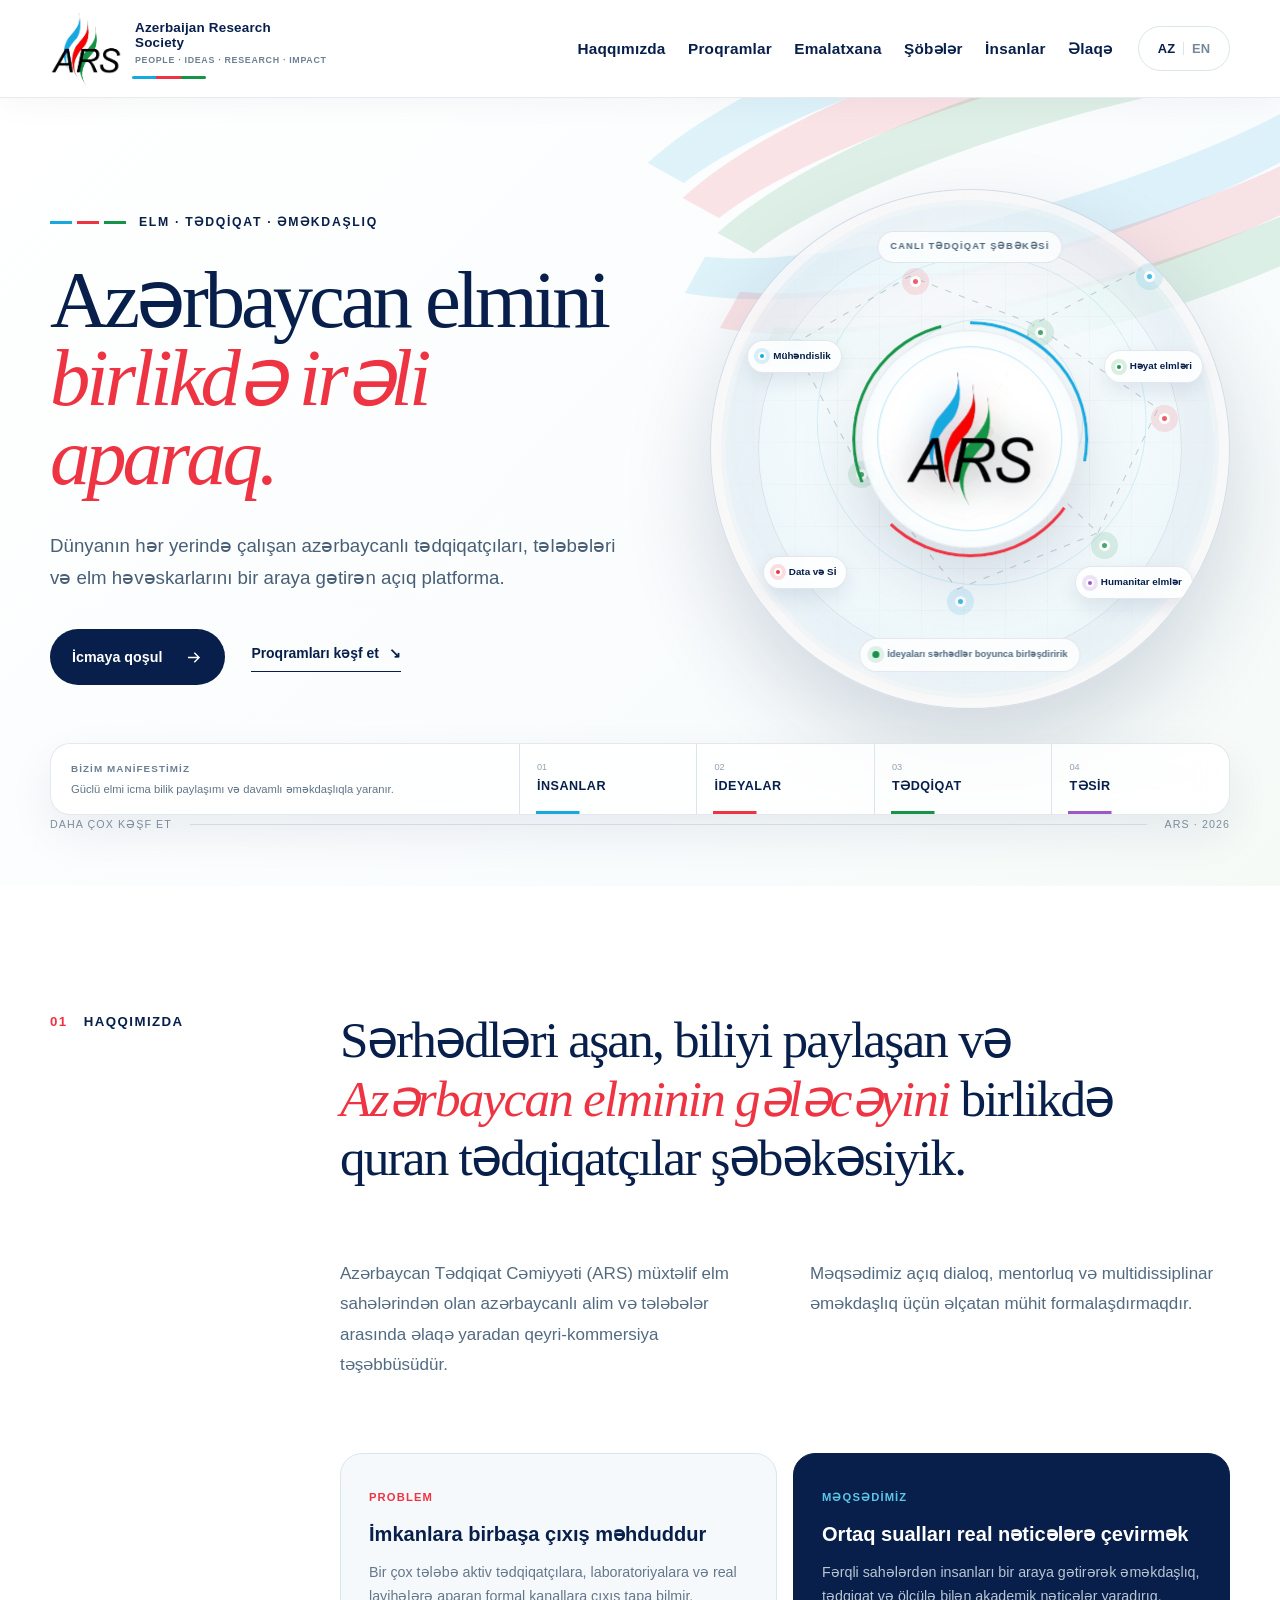
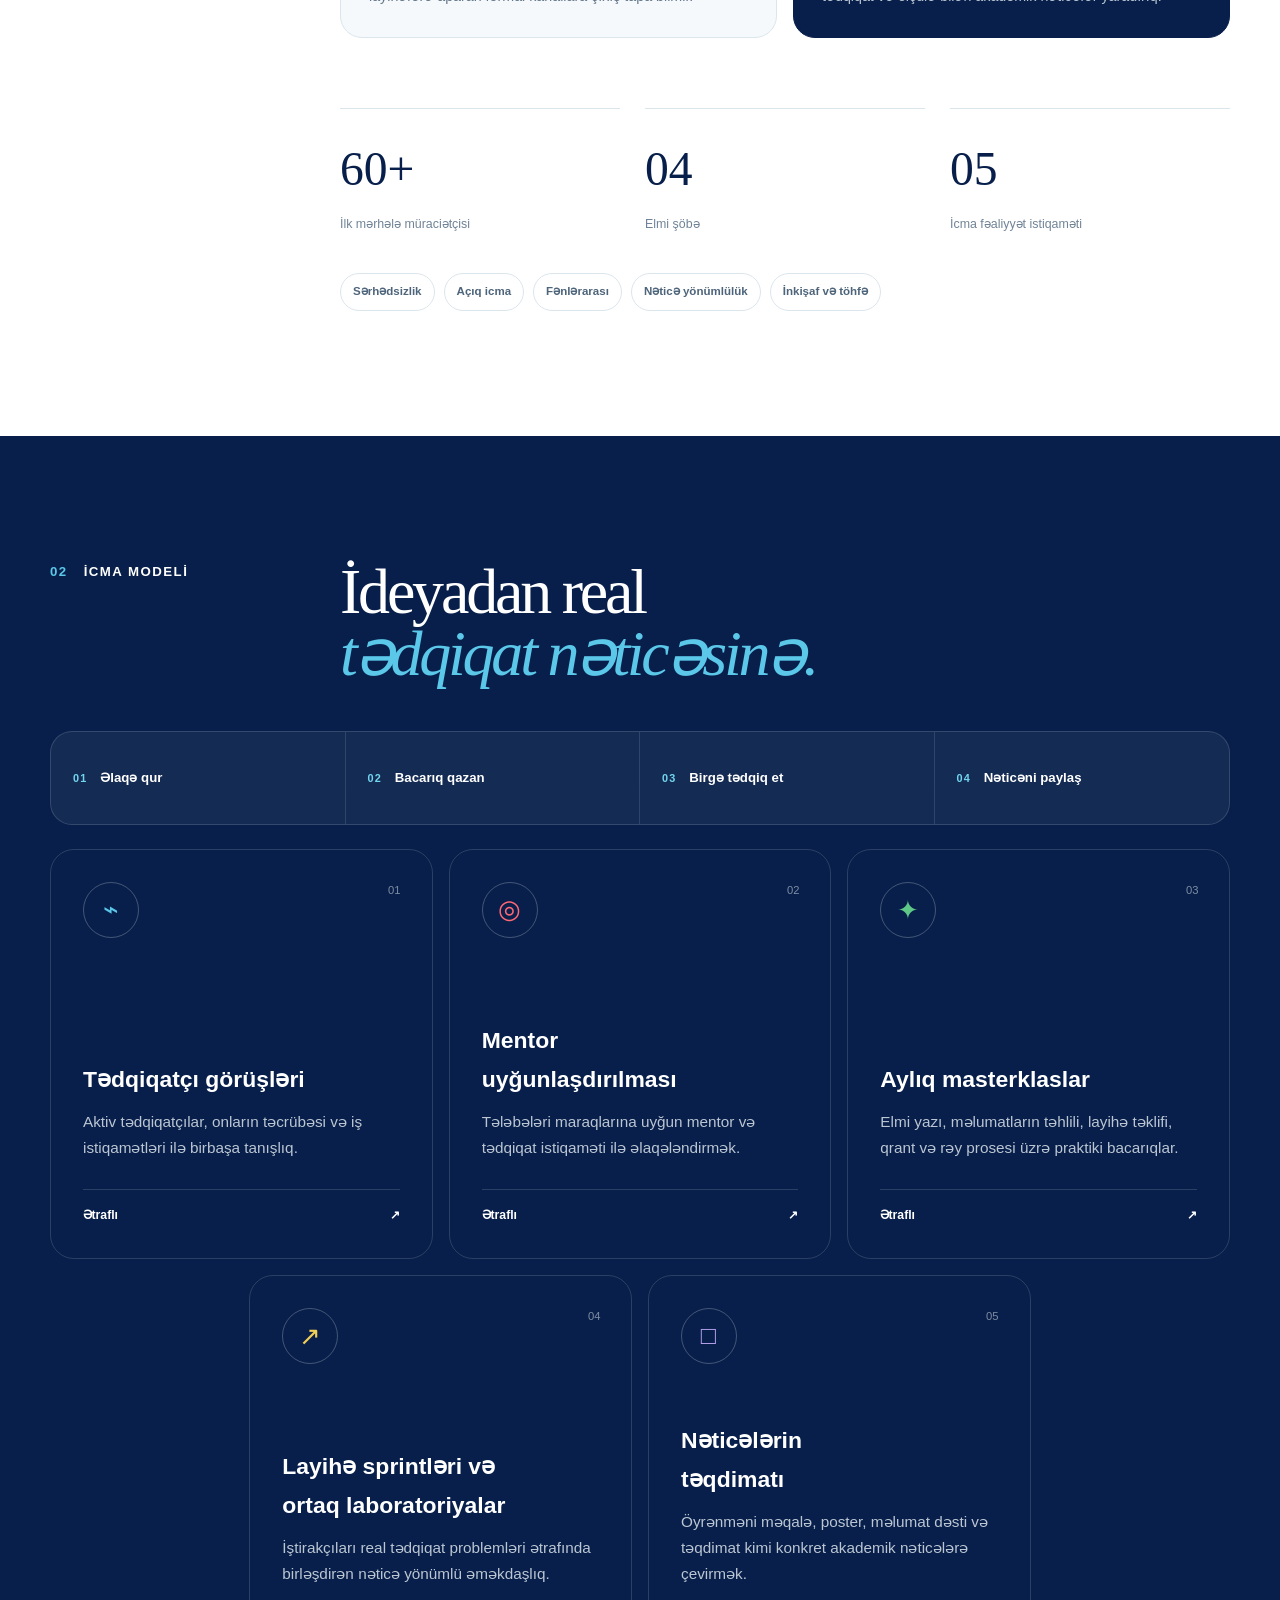
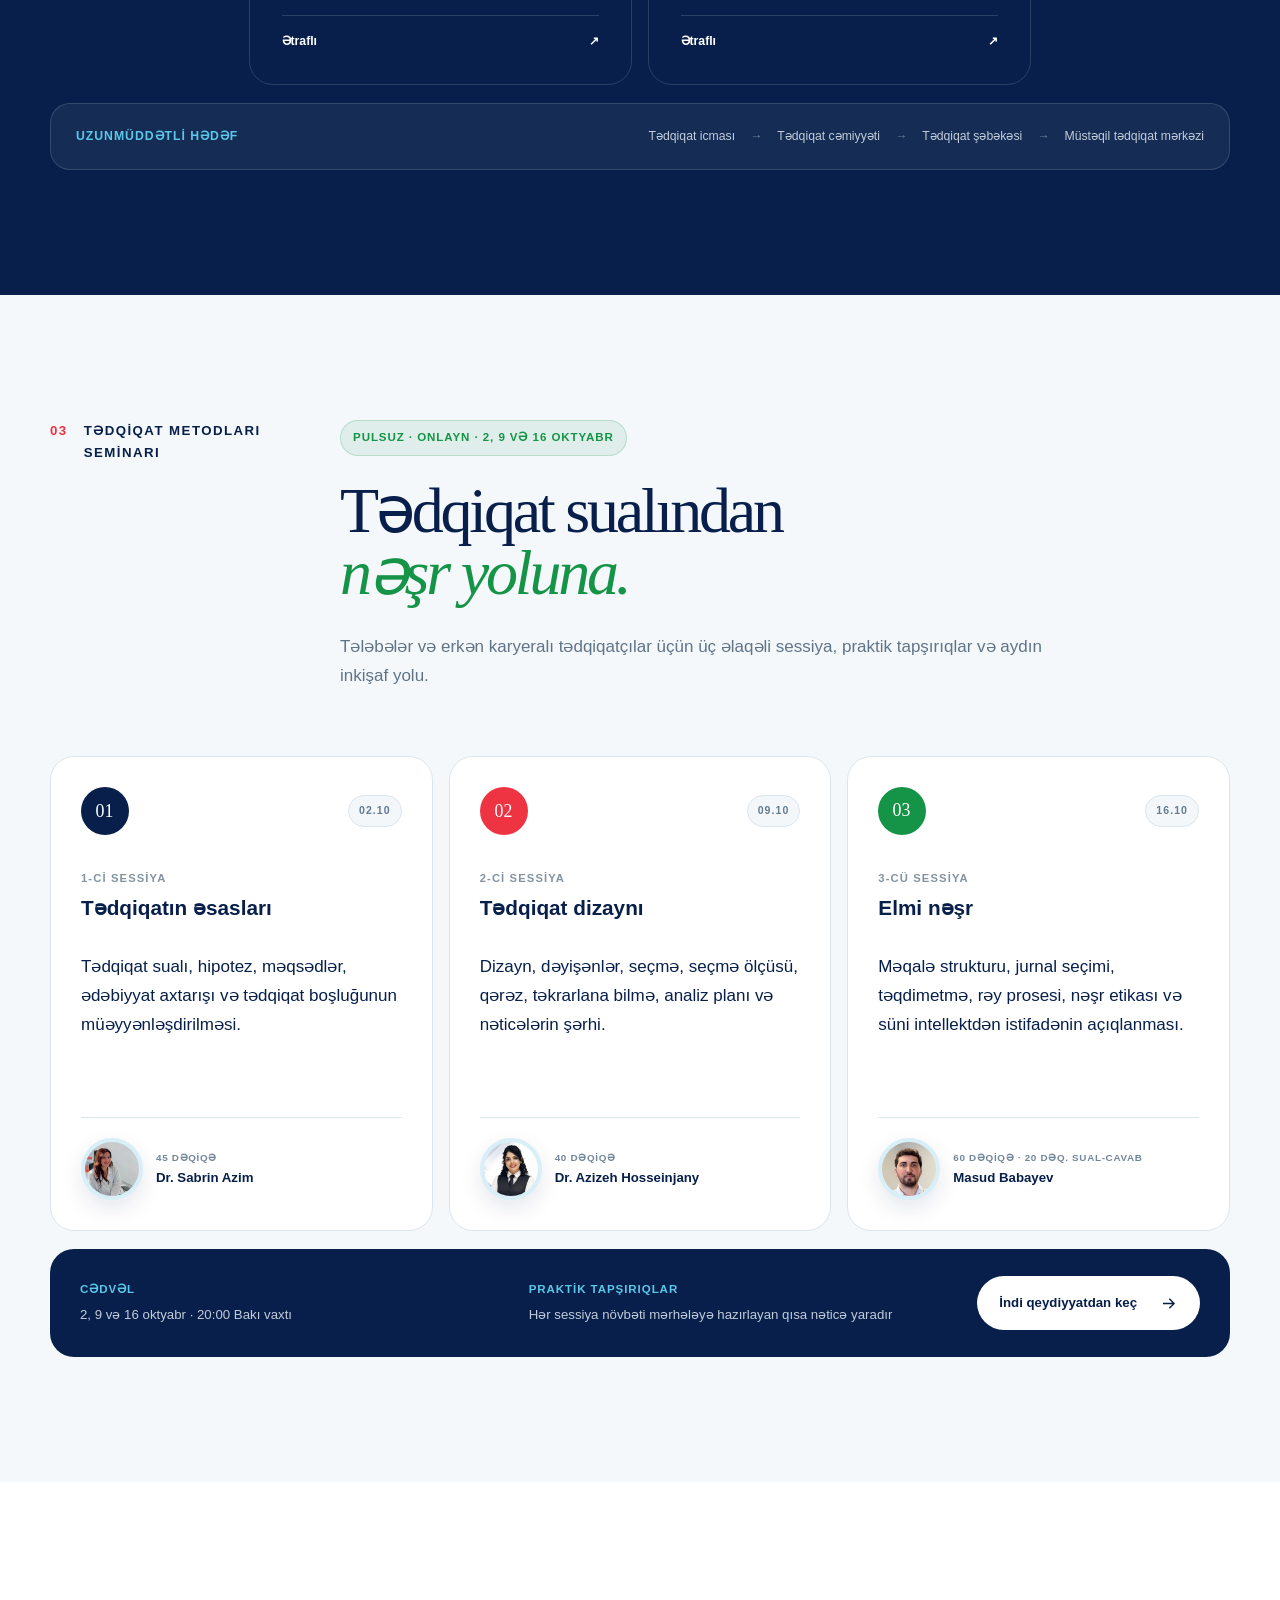
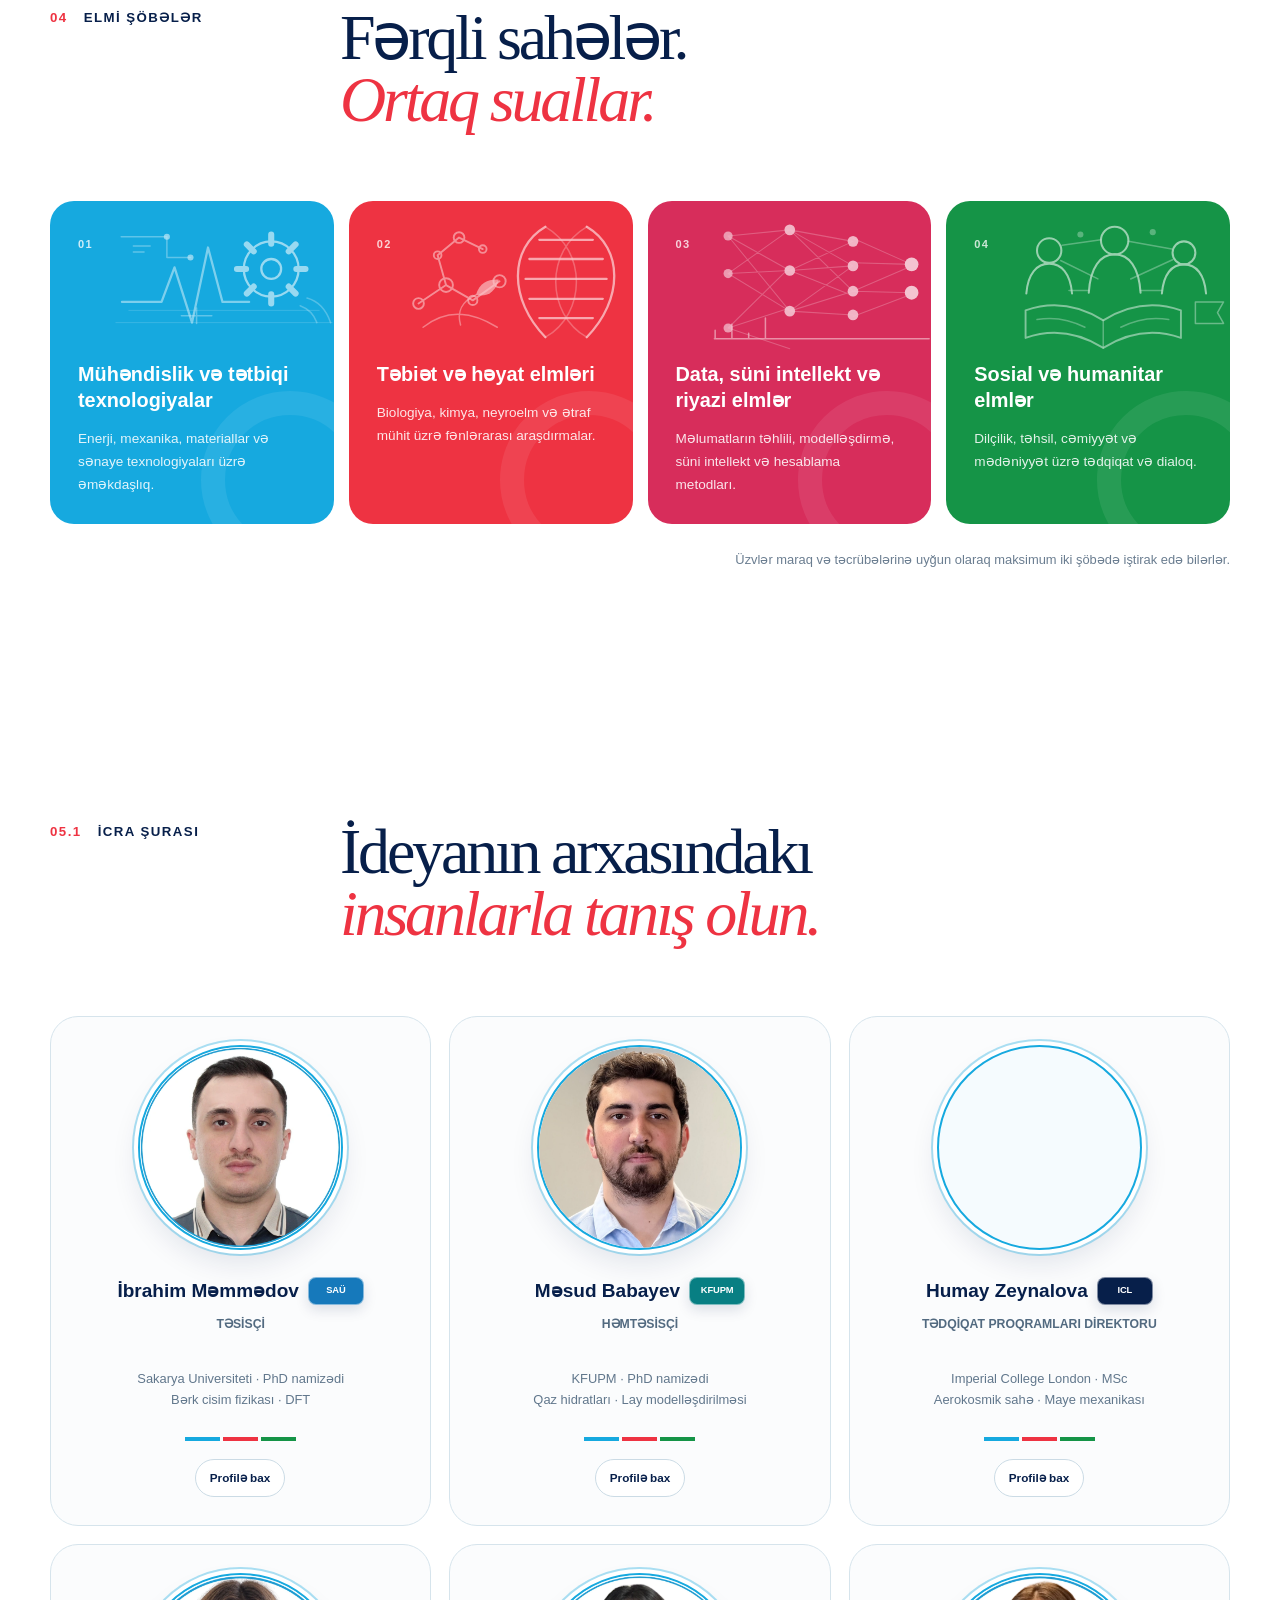
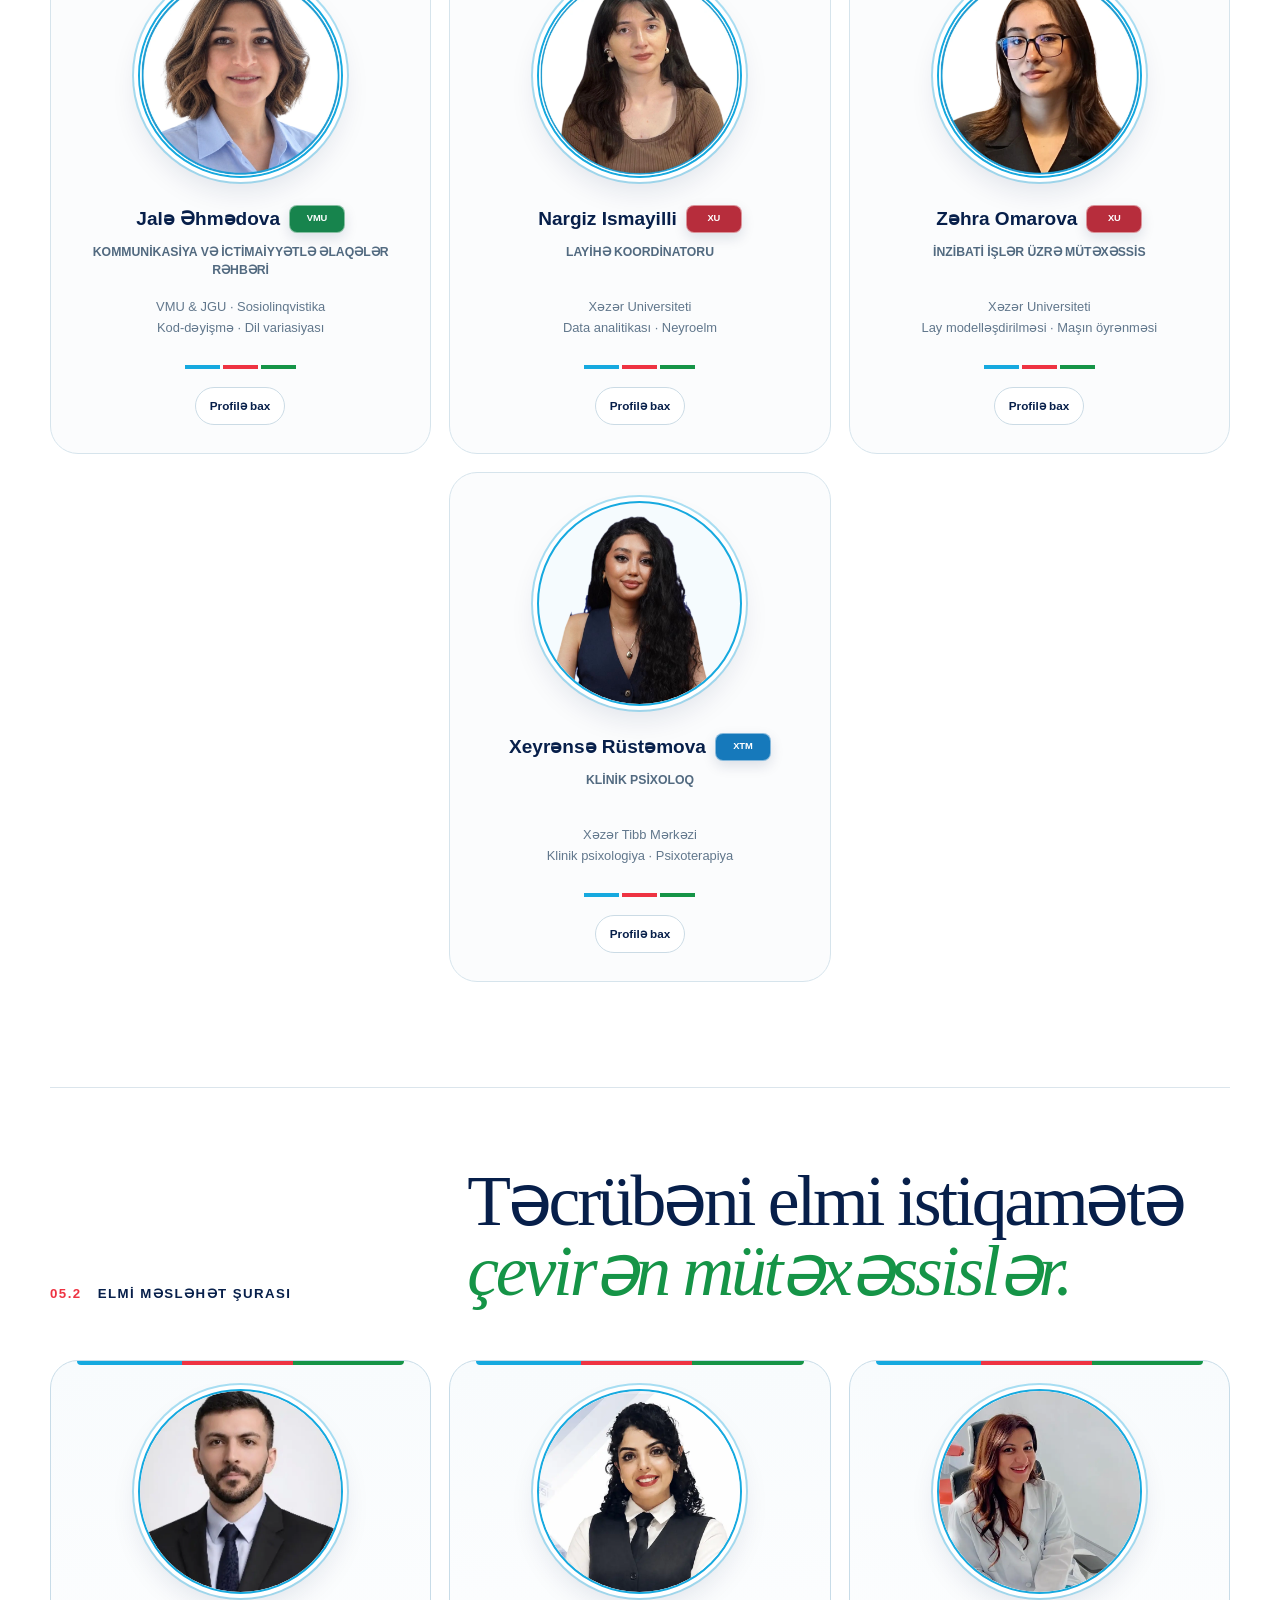
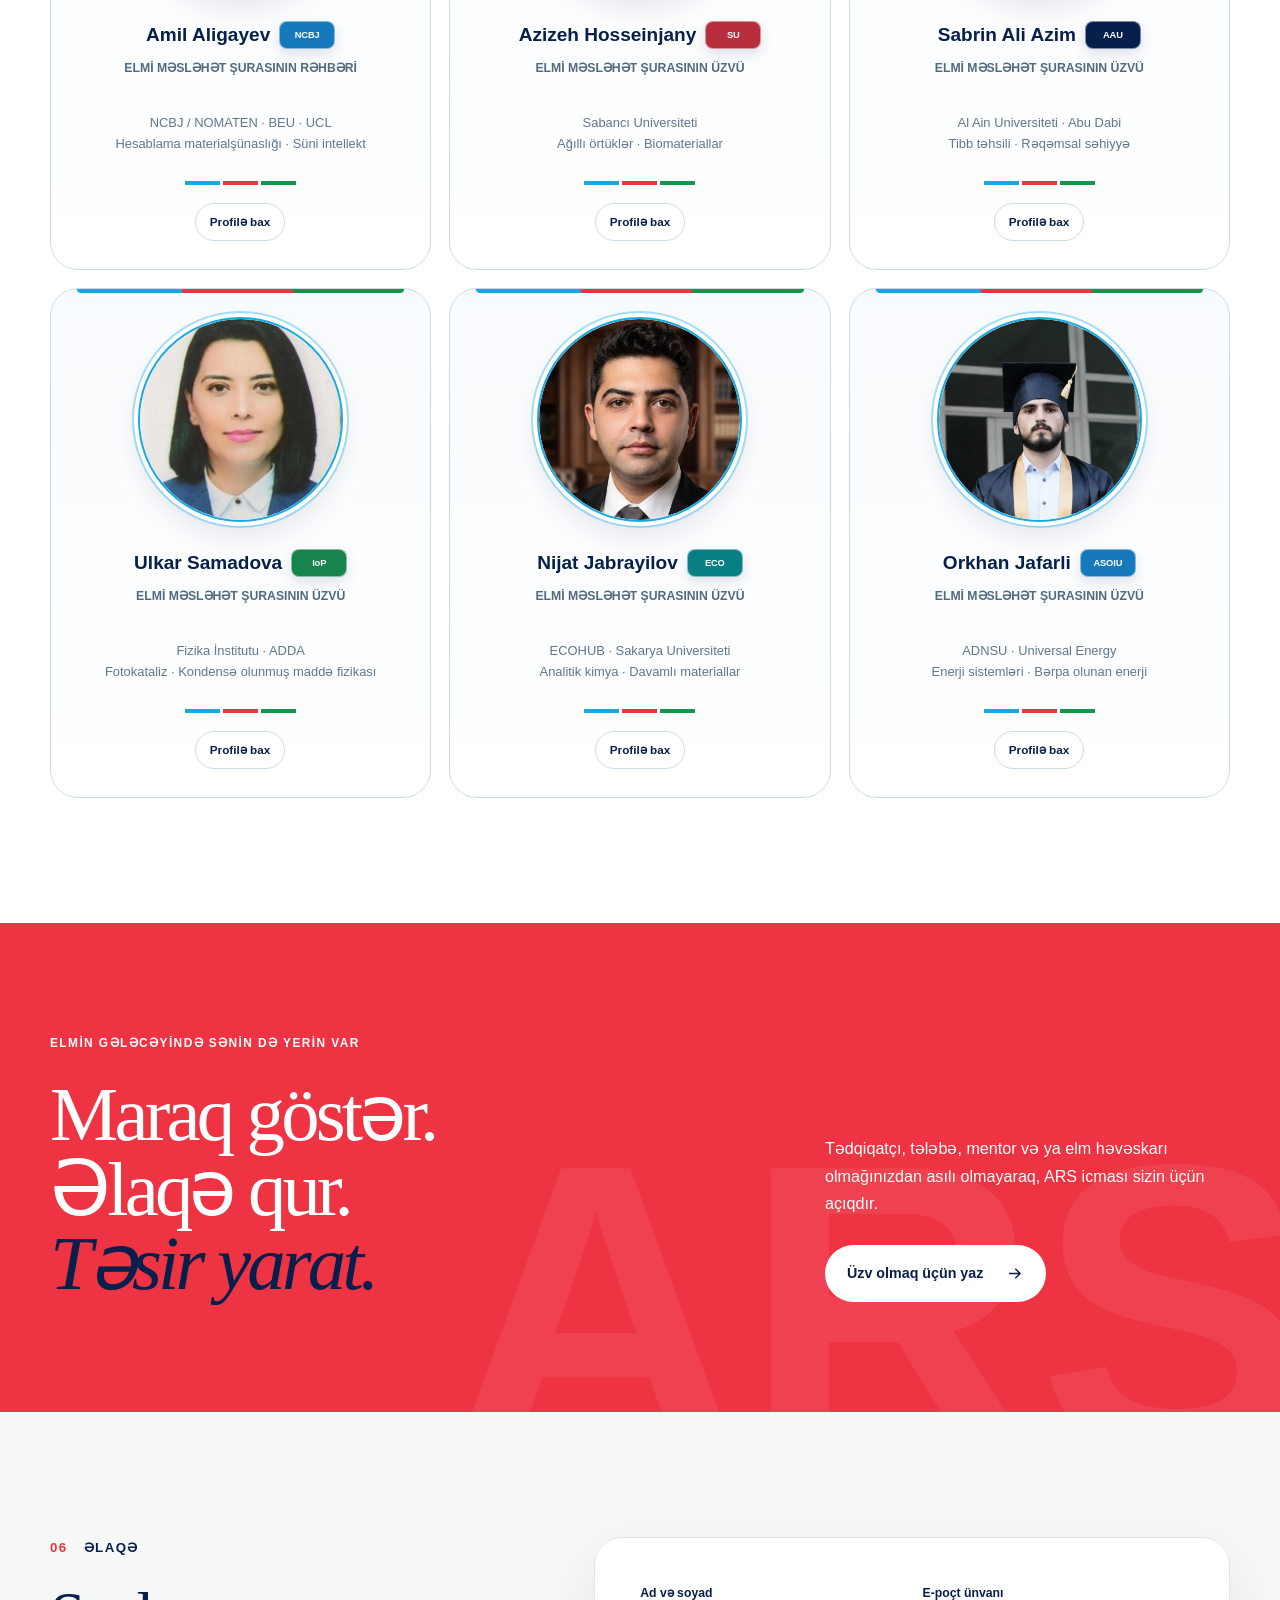
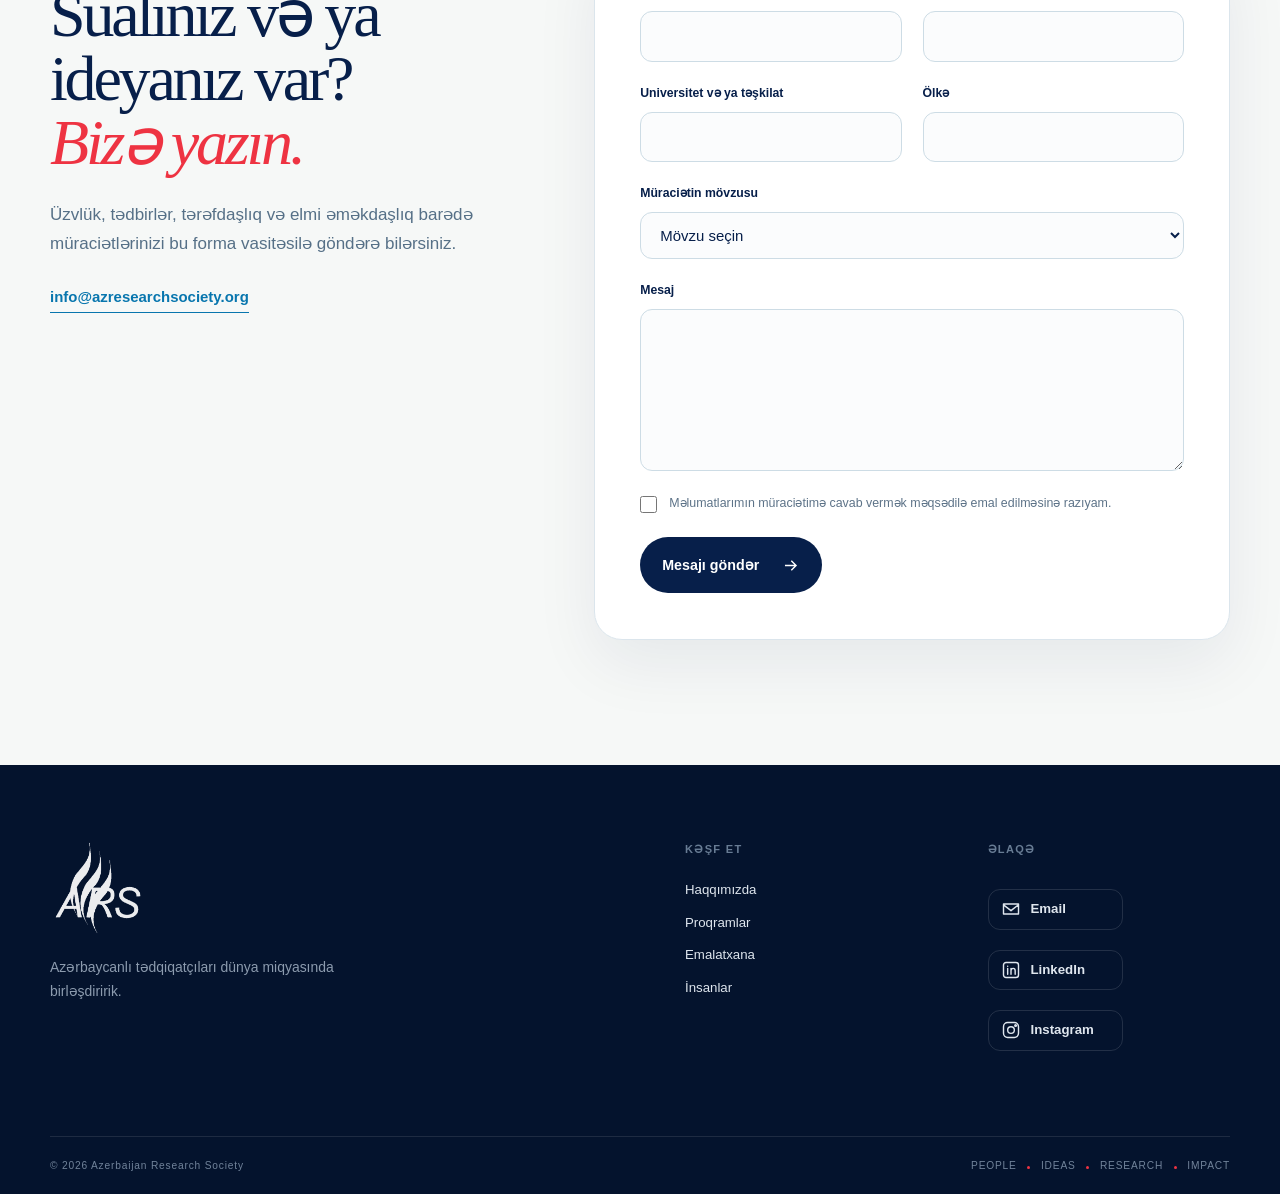
==== commit caa6b1e3: "V29" ====
--- a/index.html
+++ b/index.html
@@ -17,8 +17,8 @@
     <title>Azərbaycan Tədqiqat Cəmiyyəti | ARS</title>
     <link rel="icon" href="assets/ars-logo.png?v=22" />
     <link rel="preload" as="image" href="assets/ars-logo.png?v=22" />
-    <link rel="stylesheet" href="styles.css?v=28" />
-    <script src="script.js?v=28" defer></script>
+    <link rel="stylesheet" href="styles.css?v=29" />
+    <script src="script.js?v=29" defer></script>
   </head>
   <body data-page="home">
     <a class="skip-link" href="#main" data-i18n="skip">Əsas məzmuna keç</a>
@@ -184,39 +184,42 @@
       <section class="section workshop" id="workshop" aria-labelledby="workshop-title">
         <div class="container">
           <div class="workshop-intro reveal">
-            <div class="section-label"><span>03</span><p data-i18n="workshopLabel">Yeni tədqiqatçılar üçün emalatxana</p></div>
+            <div class="section-label"><span>03</span><p data-i18n="workshopLabel">Tədqiqat Metodları Seminarı</p></div>
             <div>
-              <span class="workshop-badge" data-i18n="workshopBadge">Pulsuz · Onlayn · 3 həftə</span>
-              <h2 id="workshop-title" data-i18n-html="workshopTitle">Tədqiqat ideyasından<br /><em>nəşrə doğru.</em></h2>
-              <p class="workshop-summary" data-i18n="workshopSummary">Erkən karyera mərhələsində olan tədqiqatçılar üçün üç masterklas, praktiki tapşırıqlar və həftəlik inkişaf yolu.</p>
-            </div>
-          </div>
-
-          <ol class="workshop-weeks">
+              <span class="workshop-badge" data-i18n="workshopBadge">Pulsuz · Onlayn · 2, 9 və 16 oktyabr</span>
+              <h2 id="workshop-title" data-i18n-html="workshopTitle">Tədqiqat sualından<br /><em>nəşr yoluna.</em></h2>
+              <p class="workshop-summary" data-i18n="workshopSummary">Tələbələr və erkən karyeralı tədqiqatçılar üçün üç əlaqəli sessiya, praktik tapşırıqlar və aydın inkişaf yolu.</p>
+            </div>
+          </div>
+
+          <ol class="workshop-weeks workshop-home-sessions">
             <li class="workshop-week reveal">
-              <span class="week-number">01</span>
-              <p class="week-label" data-i18n="weekOne">1-ci həftə</p>
-              <h3 data-i18n="methodsTitle">Tədqiqat metodları</h3>
-              <p data-i18n="methodsText">Tədqiqat sualı, uyğun metodologiyanın seçilməsi və etibarlı tədqiqat planının qurulması.</p>
+              <div class="workshop-session-head"><span class="week-number">01</span><time datetime="2026-10-02T20:00:00+04:00">02.10</time></div>
+              <p class="week-label" data-i18n="sessionOneLabel">1-ci sessiya</p>
+              <h3 data-i18n="foundationsShort">Tədqiqatın əsasları</h3>
+              <p data-i18n="foundationsText">Tədqiqat sualı, hipotez, məqsədlər, ədəbiyyat axtarışı və tədqiqat boşluğunun müəyyənləşdirilməsi.</p>
+              <div class="workshop-instructor"><img src="assets/sabrin.webp?v=14" alt="Dr. Sabrin Azim" width="720" height="720" loading="lazy" decoding="async" /><div><span data-i18n="sessionOneDuration">45 dəqiqə</span><strong>Dr. Sabrin Azim</strong></div></div>
             </li>
             <li class="workshop-week reveal">
-              <span class="week-number">02</span>
-              <p class="week-label" data-i18n="weekTwo">2-ci həftə</p>
-              <h3 data-i18n="ethicsTitle">Tədqiqat etikası</h3>
-              <p data-i18n="ethicsText">Akademik dürüstlük, məlumatlı razılıq, müəlliflik və məsuliyyətli tədqiqat təcrübəsi.</p>
+              <div class="workshop-session-head"><span class="week-number">02</span><time datetime="2026-10-09T20:00:00+04:00">09.10</time></div>
+              <p class="week-label" data-i18n="sessionTwoLabel">2-ci sessiya</p>
+              <h3 data-i18n="designShort">Tədqiqat dizaynı</h3>
+              <p data-i18n="designText">Dizayn, dəyişənlər, seçmə, qərəz, təkrarlana bilmə, analiz planı və nəticələrin şərhi.</p>
+              <div class="workshop-instructor"><img src="assets/azizeh.webp?v=14" alt="Dr. Azizeh Hosseinjany" width="720" height="720" loading="lazy" decoding="async" /><div><span data-i18n="sessionTwoDuration">40 dəqiqə</span><strong>Dr. Azizeh Hosseinjany</strong></div></div>
             </li>
             <li class="workshop-week reveal">
-              <span class="week-number">03</span>
-              <p class="week-label" data-i18n="weekThree">3-cü həftə</p>
-              <h3 data-i18n="publishingTitle">Məqalənin jurnala təqdim edilməsi</h3>
-              <p data-i18n="publishingText">Uyğun jurnalın seçilməsi, təqdimat sənədləri və rəy prosesinə hazırlıq.</p>
+              <div class="workshop-session-head"><span class="week-number">03</span><time datetime="2026-10-16T20:00:00+04:00">16.10</time></div>
+              <p class="week-label" data-i18n="sessionThreeLabel">3-cü sessiya</p>
+              <h3 data-i18n="publicationShort">Elmi nəşr</h3>
+              <p data-i18n="publicationText">Məqalə strukturu, jurnal seçimi, təqdimetmə, rəy prosesi, nəşr etikası və süni intellektdən istifadənin açıqlanması.</p>
+              <div class="workshop-instructor"><img src="assets/masud.webp?v=25" alt="Masud Babayev" width="1363" height="1600" loading="lazy" decoding="async" /><div><span data-i18n="sessionThreeDuration">60 dəqiqə · 20 dəq. sual-cavab</span><strong>Masud Babayev</strong></div></div>
             </li>
           </ol>
 
           <div class="workshop-details reveal">
-            <div><strong data-i18n="formatTitle">Format</strong><span data-i18n="formatText">Təqdimatçının imkanından asılı olaraq Azərbaycan və ya ingilis dilində</span></div>
-            <div><strong data-i18n="tasksTitle">Həftəlik tapşırıqlar</strong><span data-i18n="tasksText">Hər tapşırıq növbəti mövzu başlamazdan əvvəl tamamlanır</span></div>
-            <a class="button button-primary" href="contact.html?topic=workshop"><span data-i18n="workshopCta">Marağını bildir</span><svg viewBox="0 0 24 24" aria-hidden="true"><path d="M5 12h14M13 6l6 6-6 6" /></svg></a>
+            <div><strong data-i18n="scheduleTitleSmall">Cədvəl</strong><span data-i18n="scheduleTextSmall">2, 9 və 16 oktyabr · 20:00 Bakı vaxtı</span></div>
+            <div><strong data-i18n="tasksTitle">Praktik tapşırıqlar</strong><span data-i18n="tasksText">Hər sessiya növbəti mərhələyə hazırlayan qısa nəticə yaradır</span></div>
+            <a class="button button-primary" href="https://docs.google.com/forms/d/e/1FAIpQLScf-B8woMKhq1IZ6uRhkawFCimVMlwreB0uVO-XTJ_b2MB-Ew/viewform?usp=publish-editor" target="_blank" rel="noopener noreferrer"><span data-i18n="workshopCta">İndi qeydiyyatdan keç</span><svg viewBox="0 0 24 24" aria-hidden="true"><path d="M5 12h14M13 6l6 6-6 6" /></svg></a>
           </div>
         </div>
       </section>
--- a/styles.css
+++ b/styles.css
@@ -359,6 +359,83 @@
 .workshop-details .button { color: var(--navy); background: white; white-space: nowrap; }
 .workshop-details .button span { color: inherit; }
 
+/* Research Methods Workshop — interactive schedule and registration experience. */
+.workshop-session-head { display: flex; gap: 16px; align-items: center; justify-content: space-between; }
+.workshop-session-head time { padding: 6px 10px; color: #657b90; background: #f3f7fa; border: 1px solid var(--line); border-radius: 999px; font-size: .62rem; font-weight: 900; letter-spacing: .1em; }
+.workshop-home-sessions .workshop-week { min-height: 475px; display: flex; flex-direction: column; }
+.workshop-home-sessions .week-label { margin-top: 34px; }
+.workshop-home-sessions .workshop-instructor { margin-top: auto; }
+.workshop-instructor { display: flex; gap: 13px; align-items: center; margin-top: 25px; padding-top: 20px; border-top: 1px solid var(--line); }
+.workshop-instructor img { width: 62px; height: 62px; flex: 0 0 auto; object-fit: cover; object-position: center top; background: #d8eff8; border: 4px solid #d8eff8; border-radius: 50%; box-shadow: 0 9px 22px rgba(7,31,74,.1); }
+.workshop-instructor div { min-width: 0; display: grid; gap: 2px; }
+.workshop-instructor span { color: #72869a; font-size: .58rem; font-weight: 850; letter-spacing: .07em; text-transform: uppercase; }
+.workshop-instructor strong { color: var(--navy); font-size: .78rem; line-height: 1.35; }
+
+.workshop-page-hero { min-height: 660px; display: grid; align-items: center; background: radial-gradient(circle at 82% 42%, rgba(22,169,223,.2), transparent 24%), radial-gradient(circle at 74% 72%, rgba(21,148,71,.14), transparent 24%), linear-gradient(135deg, #061b40, #103d70); }
+.workshop-page-hero::before { content: ""; position: absolute; inset: 0; background-image: linear-gradient(rgba(255,255,255,.025) 1px, transparent 1px), linear-gradient(90deg, rgba(255,255,255,.025) 1px, transparent 1px); background-size: 42px 42px; mask-image: linear-gradient(90deg, transparent, #000 65%); }
+.workshop-page-hero::after { width: 560px; height: 560px; right: -100px; top: 30px; border-width: 1px; border-color: rgba(91,199,233,.17); }
+.workshop-hero-grid { display: grid; grid-template-columns: minmax(0, 1.15fr) minmax(340px, .85fr); gap: clamp(45px, 7vw, 95px); align-items: center; }
+.workshop-hero-copy h1 { font-size: clamp(3.35rem, 6vw, 6.2rem); }
+.workshop-hero-actions { display: flex; flex-wrap: wrap; gap: 12px; margin-top: 33px; }
+.workshop-page-hero .button-primary { color: var(--navy); background: white; }
+.workshop-calendar-button { color: white; background: rgba(255,255,255,.08); border: 1px solid rgba(255,255,255,.22); }
+.registration-note { display: block; margin-top: 14px; color: #9fdced; font-size: .7rem; font-weight: 750; }
+.workshop-countdown { position: relative; isolation: isolate; min-height: 390px; display: grid; align-content: center; overflow: hidden; padding: clamp(28px, 4vw, 46px); color: white; background: rgba(255,255,255,.075); border: 1px solid rgba(255,255,255,.18); border-radius: 34px; box-shadow: 0 35px 80px rgba(0,0,0,.2); backdrop-filter: blur(18px); }
+.workshop-countdown::before { content: ""; position: absolute; z-index: -1; width: 230px; height: 230px; right: -85px; top: -70px; background: radial-gradient(circle, rgba(22,169,223,.3), transparent 67%); }
+.countdown-orbit { position: absolute; z-index: -1; width: 330px; height: 330px; right: -145px; top: 25px; border: 1px solid rgba(255,255,255,.12); border-radius: 50%; animation: countdown-orbit 18s linear infinite; }
+.countdown-orbit::before, .countdown-orbit::after { content: ""; position: absolute; inset: 44px; border: 1px solid rgba(255,255,255,.1); border-radius: inherit; }.countdown-orbit::after { inset: 92px; }
+.countdown-orbit i { position: absolute; width: 11px; height: 11px; background: var(--blue); border: 2px solid white; border-radius: 50%; box-shadow: 0 0 0 8px rgba(22,169,223,.12); }.countdown-orbit i:nth-child(1) { left: 22px; top: 78px; }.countdown-orbit i:nth-child(2) { right: 47px; bottom: 31px; background: var(--red); }.countdown-orbit i:nth-child(3) { left: 82px; bottom: 7px; background: var(--green); }
+.countdown-kicker { color: #72d4ef; font-size: .62rem; font-weight: 900; letter-spacing: .15em; text-transform: uppercase; }
+.workshop-countdown > strong { max-width: 330px; margin-top: 11px; font-family: var(--font-display); font-size: clamp(1.65rem, 2.7vw, 2.45rem); font-weight: 400; line-height: 1.1; }
+.workshop-countdown > time { margin-top: 10px; color: #bac9d8; font-size: .72rem; font-weight: 750; }
+.countdown-grid { display: grid; grid-template-columns: repeat(4, 1fr); gap: 7px; margin-top: 34px; }
+.countdown-grid > span { min-width: 0; display: grid; gap: 1px; padding: 12px 5px 10px; text-align: center; background: rgba(255,255,255,.075); border: 1px solid rgba(255,255,255,.12); border-radius: 13px; }
+.countdown-grid b { font-family: var(--font-display); font-size: 1.5rem; font-weight: 400; font-variant-numeric: tabular-nums; line-height: 1; }
+.countdown-grid small { color: #aabccc; font-size: .48rem; letter-spacing: .04em; }
+.countdown-status { display: flex; gap: 9px; align-items: center; margin-top: 24px; color: #c8d4df; font-size: .65rem; font-weight: 750; }
+.countdown-status i { width: 8px; height: 8px; background: var(--green); border-radius: 50%; box-shadow: 0 0 0 6px rgba(21,148,71,.15); animation: network-pulse 2s ease-in-out infinite; }
+.workshop-countdown.is-live .countdown-status i { background: var(--red); box-shadow: 0 0 0 6px rgba(238,51,66,.15); }.workshop-countdown.is-complete .countdown-grid, .workshop-countdown.is-complete .countdown-status { opacity: .38; }
+@keyframes countdown-orbit { to { transform: rotate(360deg); } }
+
+.workshop-announcement { padding-bottom: 115px; }
+.workshop-experience { margin-top: 60px; overflow: hidden; background: white; border: 1px solid var(--line); border-radius: 30px; box-shadow: 0 28px 70px rgba(7,31,74,.08); }
+.workshop-session-tabs { display: grid; grid-template-columns: repeat(3, 1fr); background: #eef4f7; border-bottom: 1px solid var(--line); }
+.workshop-session-tab { position: relative; min-width: 0; min-height: 125px; display: grid; grid-template-columns: auto 1fr; gap: 0 14px; align-content: center; padding: 22px 25px; color: #64798e; background: transparent; border: 0; border-right: 1px solid var(--line); cursor: pointer; text-align: left; transition: color .25s ease, background .25s ease; }
+.workshop-session-tab:last-child { border-right: 0; }.workshop-session-tab:hover { color: var(--navy); background: rgba(255,255,255,.62); }
+.workshop-session-tab::after { content: ""; position: absolute; inset: auto 24px 0; height: 4px; background: var(--tab-color, var(--blue)); border-radius: 999px 999px 0 0; transform: scaleX(0); transform-origin: left; transition: transform .3s ease; }
+.workshop-session-tab:nth-child(2) { --tab-color: var(--red); }.workshop-session-tab:nth-child(3) { --tab-color: var(--green); }
+.workshop-session-tab.is-active { color: var(--navy); background: white; }.workshop-session-tab.is-active::after { transform: scaleX(1); }
+.workshop-session-tab > span { grid-row: 1 / 3; width: 38px; height: 38px; display: grid; place-items: center; color: white; background: var(--tab-color, var(--blue)); border-radius: 50%; font-family: var(--font-display); }
+.workshop-session-tab time { color: #8596a6; font-size: .55rem; font-weight: 900; letter-spacing: .12em; }.workshop-session-tab strong { overflow: hidden; font-size: .75rem; line-height: 1.3; text-overflow: ellipsis; white-space: nowrap; }
+.workshop-session-panels { min-height: 500px; }
+.workshop-session-panel { --session-color: var(--blue); min-height: 500px; display: grid; grid-template-columns: minmax(290px, .78fr) minmax(0, 1.22fr); animation: session-panel-in .45s cubic-bezier(.2,.75,.2,1) both; }
+.workshop-session-panel.session-red { --session-color: var(--red); }.workshop-session-panel.session-green { --session-color: var(--green); }
+.session-speaker-visual { position: relative; isolation: isolate; min-height: 500px; display: grid; align-content: end; justify-items: center; overflow: hidden; padding: 38px; color: white; background: linear-gradient(155deg, color-mix(in srgb, var(--session-color) 87%, var(--navy)), var(--navy)); text-align: center; }
+.session-speaker-visual::before { content: ""; position: absolute; z-index: -1; inset: 0; background-image: radial-gradient(circle at 50% 40%, rgba(255,255,255,.18), transparent 36%), linear-gradient(rgba(255,255,255,.05) 1px, transparent 1px), linear-gradient(90deg, rgba(255,255,255,.05) 1px, transparent 1px); background-size: auto, 34px 34px, 34px 34px; }
+.session-speaker-visual img { position: relative; z-index: 2; width: min(250px, 80%); aspect-ratio: 1; object-fit: cover; object-position: center top; background: #d8eff8; border: 8px solid rgba(255,255,255,.86); border-radius: 50%; box-shadow: 0 28px 55px rgba(0,0,0,.25); transition: transform .35s ease; }
+.workshop-session-panel:hover .session-speaker-visual img { transform: translateY(-6px) scale(1.025); }
+.session-ring { position: absolute; width: 310px; height: 310px; top: 65px; border: 1px solid rgba(255,255,255,.23); border-radius: 50%; animation: countdown-orbit 16s linear infinite; }.session-ring::before, .session-ring::after { content: ""; position: absolute; width: 11px; height: 11px; top: 20px; left: 70px; background: white; border-radius: 50%; box-shadow: 0 0 0 8px rgba(255,255,255,.12); }.session-ring::after { inset: auto 27px 62px auto; width: 8px; height: 8px; }
+.session-speaker-visual > div { position: relative; z-index: 2; display: grid; gap: 2px; margin-top: 24px; }.session-speaker-visual > div span { color: rgba(255,255,255,.7); font-size: .58rem; font-weight: 900; letter-spacing: .12em; text-transform: uppercase; }.session-speaker-visual > div strong { font-size: 1rem; }
+.session-content { align-self: center; padding: clamp(35px, 5vw, 70px); }
+.session-meta { display: flex; flex-wrap: wrap; gap: 7px; margin-bottom: 25px; }.session-meta > * { padding: 6px 10px; color: #60758a; background: #f1f6f8; border: 1px solid var(--line); border-radius: 999px; font-size: .58rem; font-weight: 800; }
+.session-eyebrow { margin: 0 0 8px !important; color: var(--session-color) !important; font-size: .62rem !important; font-weight: 900; letter-spacing: .13em; text-transform: uppercase; }
+.session-content h3 { max-width: 650px; margin: 0 0 18px; font-family: var(--font-display); font-size: clamp(2.25rem, 4vw, 4rem); font-weight: 400; line-height: 1.02; letter-spacing: -.04em; }
+.session-content > p:not(.session-eyebrow) { max-width: 650px; margin: 0; color: #5e7488; font-size: .9rem; }
+.session-task { margin-top: 30px; padding: 18px 20px; background: color-mix(in srgb, var(--session-color) 7%, white); border: 1px solid color-mix(in srgb, var(--session-color) 22%, white); border-radius: 16px; }
+.session-task summary { color: var(--navy); cursor: pointer; font-size: .67rem; font-weight: 900; letter-spacing: .08em; text-transform: uppercase; }.session-task summary::marker { color: var(--session-color); }.session-task p { margin: 10px 0 0; color: #5c7186; font-size: .76rem; }
+.session-progress { height: 5px; background: #e8eff3; }.session-progress span { display: block; width: 33.333%; height: 100%; background: linear-gradient(90deg, var(--blue), var(--red), var(--green)); transition: width .4s cubic-bezier(.2,.75,.2,1); }
+.schedule-time-note { max-width: 850px; margin: 24px auto 0; color: #657b90; font-size: .75rem; text-align: center; }
+@keyframes session-panel-in { from { opacity: 0; transform: translateY(16px); } }
+
+.workshop-guide { background: white; }
+.workshop-guide-grid { display: grid; grid-template-columns: minmax(0, .85fr) minmax(0, 1.15fr); gap: clamp(55px, 8vw, 110px); align-items: center; }
+.workshop-guide-copy h2 { margin: 20px 0 25px; font-family: var(--font-display); font-size: clamp(3rem, 5.5vw, 5.7rem); font-weight: 400; line-height: .95; letter-spacing: -.05em; }.workshop-guide-copy h2 em { color: var(--green); font-weight: 400; }.workshop-guide-copy > p { color: #5d7388; }
+.workshop-benefits { overflow: hidden; background: #f4f8fa; border: 1px solid var(--line); border-radius: 28px; box-shadow: 0 25px 60px rgba(7,31,74,.06); }
+.workshop-benefits h3 { margin: 0; padding: 25px 28px; color: white; background: var(--navy); font-family: var(--font-display); font-size: 1.5rem; font-weight: 400; }
+.workshop-benefits ul { margin: 0; padding: 0; list-style: none; }.workshop-benefits li { display: grid; grid-template-columns: 46px 1fr; gap: 17px; align-items: center; min-height: 88px; padding: 17px 25px; border-bottom: 1px solid var(--line); transition: color .2s ease, background .2s ease, transform .2s ease; }.workshop-benefits li:last-child { border-bottom: 0; }.workshop-benefits li:hover { color: var(--blue); background: white; transform: translateX(5px); }.workshop-benefits li span { width: 42px; height: 42px; display: grid; place-items: center; color: white; background: var(--blue); border-radius: 50%; font-family: var(--font-display); }.workshop-benefits li:nth-child(2) span { background: var(--red); }.workshop-benefits li:nth-child(3) span { background: var(--green); }.workshop-benefits li:nth-child(4) span { background: var(--navy); }.workshop-benefits p { margin: 0; font-size: .82rem; font-weight: 700; line-height: 1.5; }
+.workshop-registration { color: white; background: var(--navy); }
+.workshop-registration-panel { position: relative; display: grid; grid-template-columns: 1fr auto; gap: 50px; align-items: center; overflow: hidden; padding: clamp(35px, 6vw, 72px); background: linear-gradient(120deg, rgba(22,169,223,.15), rgba(21,148,71,.1)); border: 1px solid rgba(255,255,255,.16); border-radius: 32px; }.workshop-registration-panel::after { content: ""; position: absolute; width: 320px; height: 320px; right: -150px; top: -160px; border: 42px solid rgba(255,255,255,.05); border-radius: 50%; }.workshop-registration-panel > * { position: relative; z-index: 1; }.workshop-registration-panel > div > span { color: #72d4ef; font-size: .62rem; font-weight: 900; letter-spacing: .13em; text-transform: uppercase; }.workshop-registration-panel h2 { max-width: 750px; margin: 10px 0 14px; font-family: var(--font-display); font-size: clamp(2.2rem, 4vw, 4rem); font-weight: 400; line-height: 1; }.workshop-registration-panel p { max-width: 750px; margin: 0; color: #bccada; font-size: .84rem; }.workshop-registration-panel .button { color: var(--navy); background: white; white-space: nowrap; }
+
 .departments { background: white; }
 .department-grid { display: grid; grid-template-columns: repeat(4, 1fr); gap: 15px; }
 .department-card { position: relative; isolation: isolate; min-height: 285px; padding: 28px; overflow: hidden; color: white; background: var(--blue); border-radius: 24px; transition: transform .3s ease, box-shadow .3s ease; }
@@ -560,6 +637,43 @@
   .footer-top { grid-template-columns: 1fr; gap: 45px; }.footer-bottom { flex-direction: column; }.footer-bottom span:last-child { line-height: 2; }
 }
 
+@media (max-width: 1120px) {
+  .workshop-page-hero { min-height: 0; }
+  .workshop-hero-grid { grid-template-columns: 1fr; }
+  .workshop-countdown { width: min(100%, 700px); min-height: 350px; }
+  .workshop-guide-grid { grid-template-columns: 1fr; }
+}
+
+@media (max-width: 820px) {
+  .workshop-session-tabs { grid-template-columns: 1fr; }
+  .workshop-session-tab { min-height: 86px; border-right: 0; border-bottom: 1px solid var(--line); }
+  .workshop-session-tab:last-child { border-bottom: 0; }
+  .workshop-session-panel { grid-template-columns: 1fr; }
+  .session-speaker-visual { min-height: 400px; }
+  .workshop-registration-panel { grid-template-columns: 1fr; gap: 30px; }
+  .workshop-registration-panel .button { width: max-content; }
+}
+
+@media (max-width: 600px) {
+  .workshop-page-hero { padding-block: 70px; }
+  .workshop-hero-actions { align-items: stretch; flex-direction: column; }
+  .workshop-hero-actions .button { width: 100%; }
+  .workshop-countdown { min-height: 330px; padding: 27px 20px; border-radius: 24px; }
+  .workshop-countdown > strong { max-width: 260px; }
+  .countdown-grid b { font-size: 1.25rem; }
+  .countdown-grid small { font-size: .42rem; }
+  .workshop-home-sessions .workshop-week { min-height: 0; }
+  .workshop-session-tab { padding: 18px; }
+  .workshop-session-panel, .session-speaker-visual { min-height: 0; }
+  .session-speaker-visual { padding: 44px 24px 30px; }
+  .session-speaker-visual img { width: min(210px, 72%); }
+  .session-ring { width: 250px; height: 250px; top: 25px; }
+  .session-content { padding: 32px 22px 38px; }
+  .session-content h3 { font-size: clamp(2rem, 11vw, 3.2rem); }
+  .workshop-registration-panel { padding: 30px 23px; border-radius: 24px; }
+  .workshop-registration-panel .button { width: 100%; white-space: normal; }
+}
+
 @media (prefers-reduced-motion: reduce) {
   html { scroll-behavior: auto; } *, *::before, *::after { transition-duration: .01ms !important; animation-duration: .01ms !important; animation-iteration-count: 1 !important; }.reveal { opacity: 1; transform: none; }.js .page-loader { display: none; } body.loader-active { overflow: auto; }.hero-network { transform: translateY(-50%); }.site-progress span { transition: none; }
 }
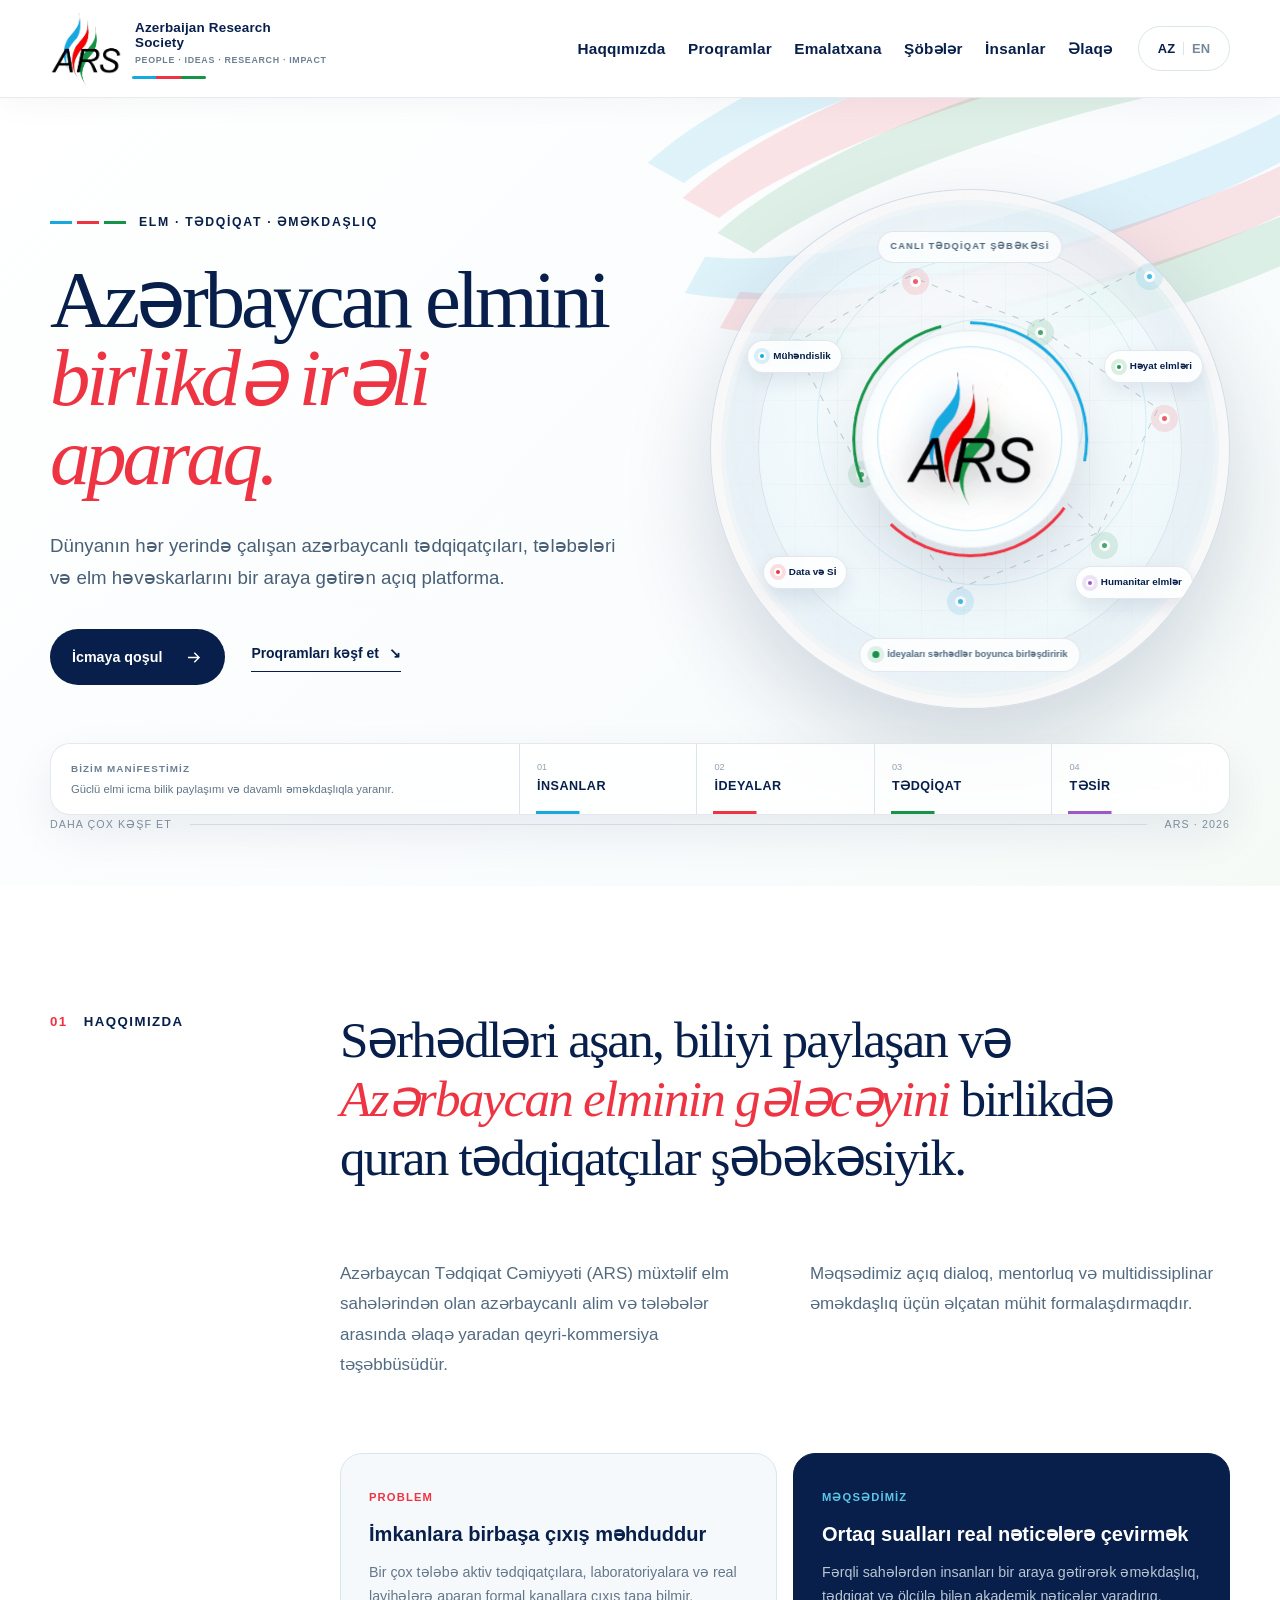
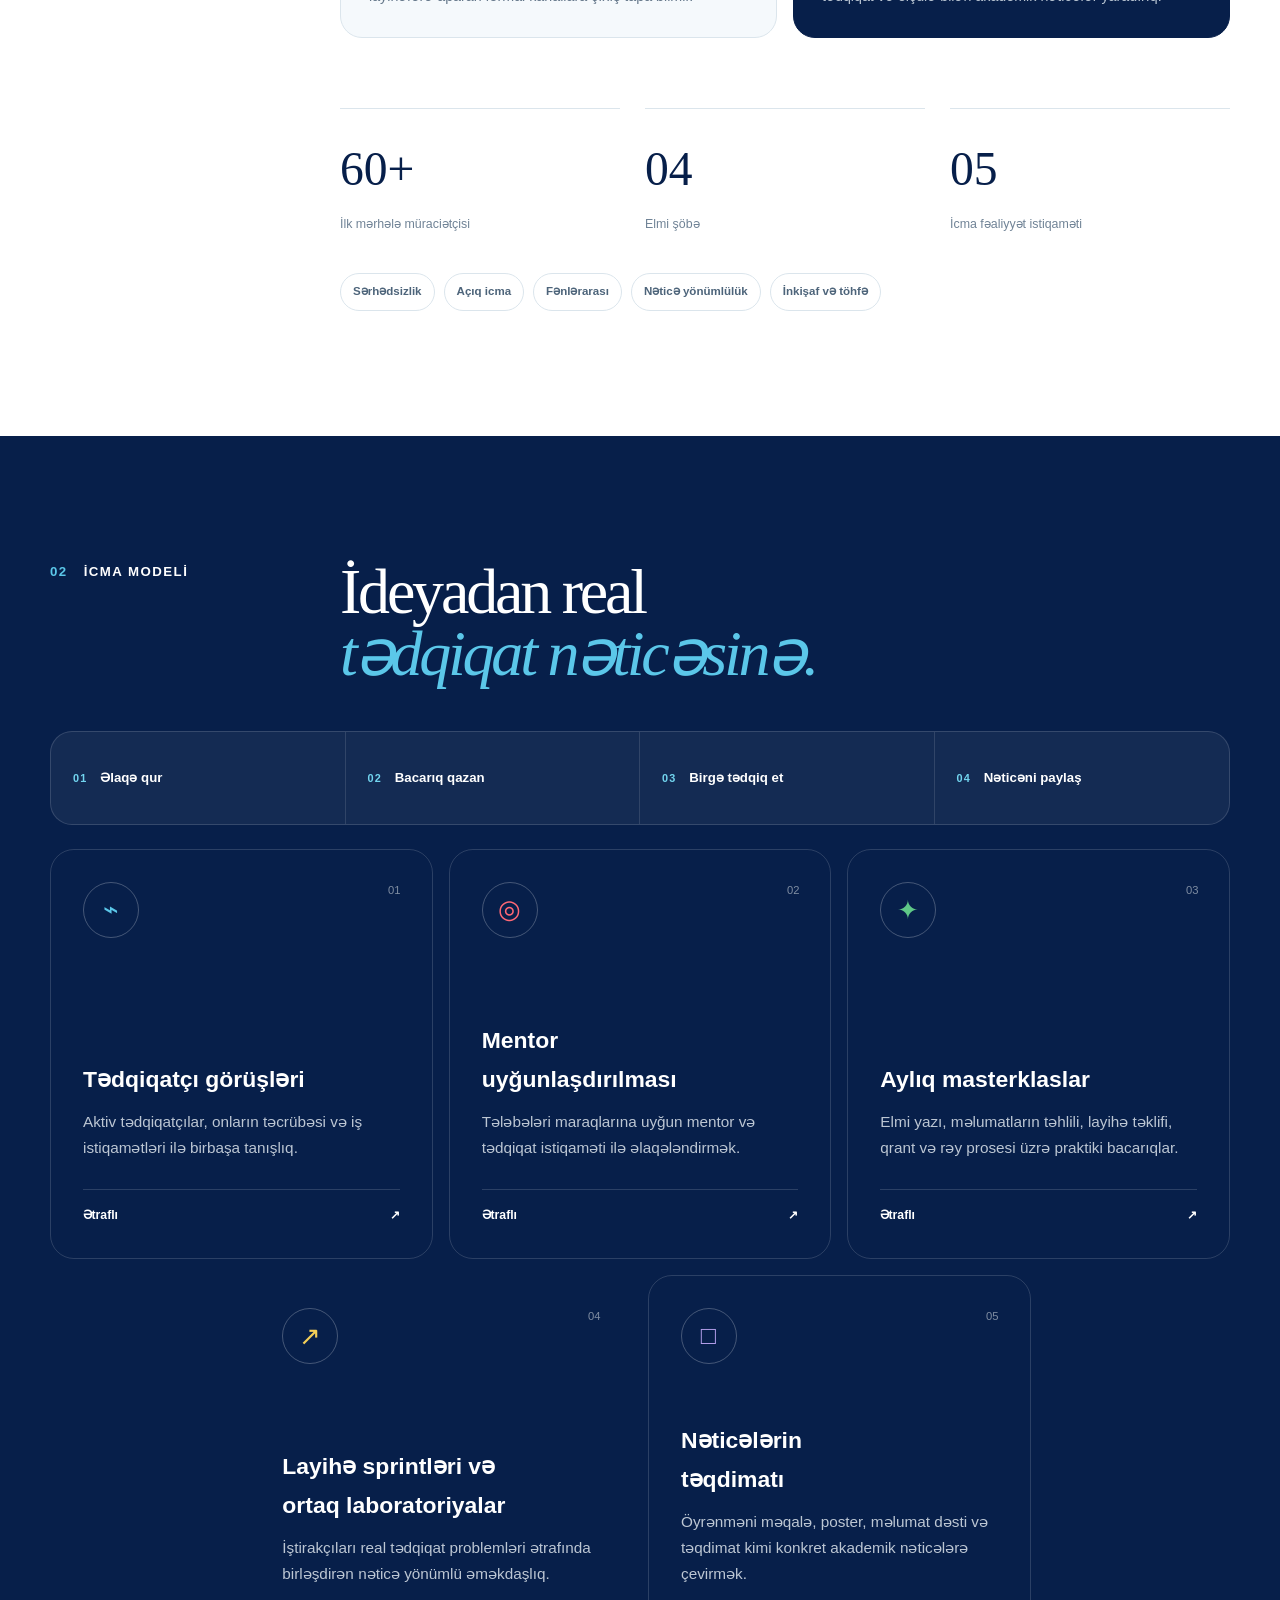
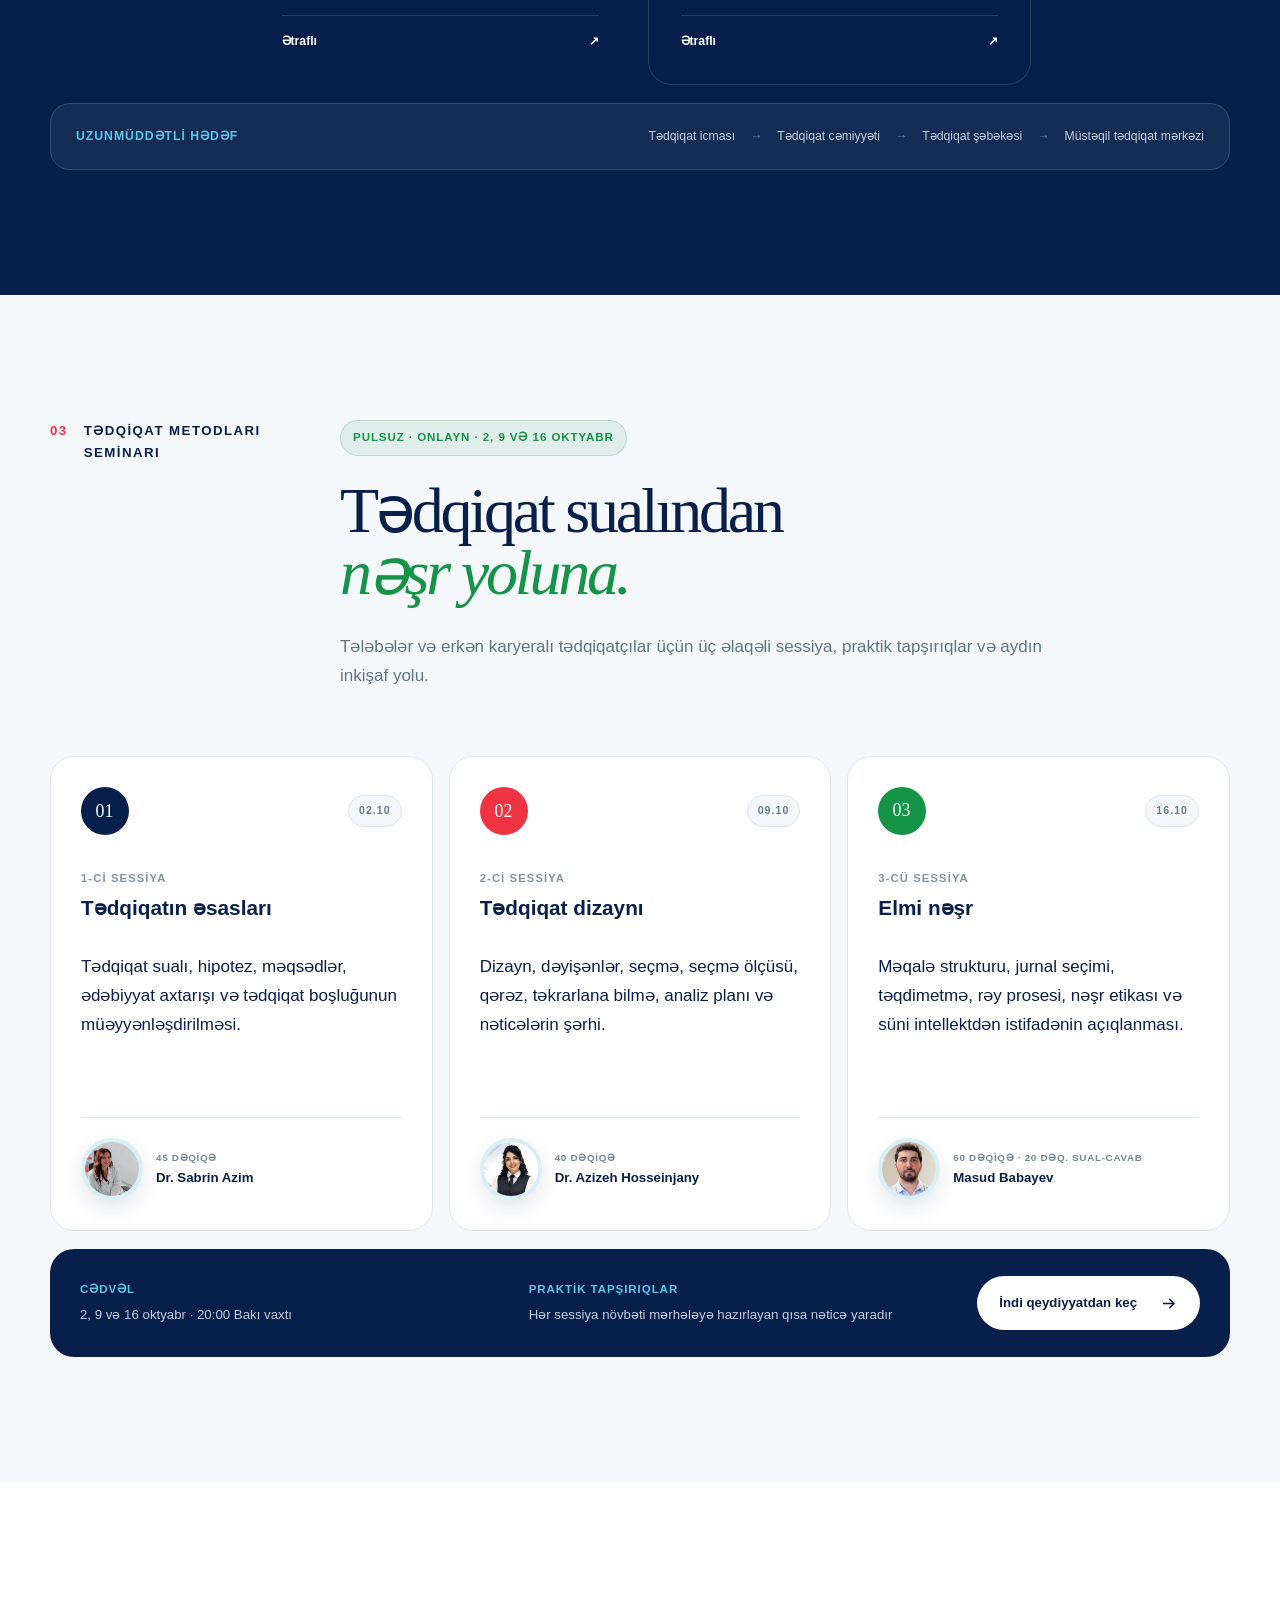
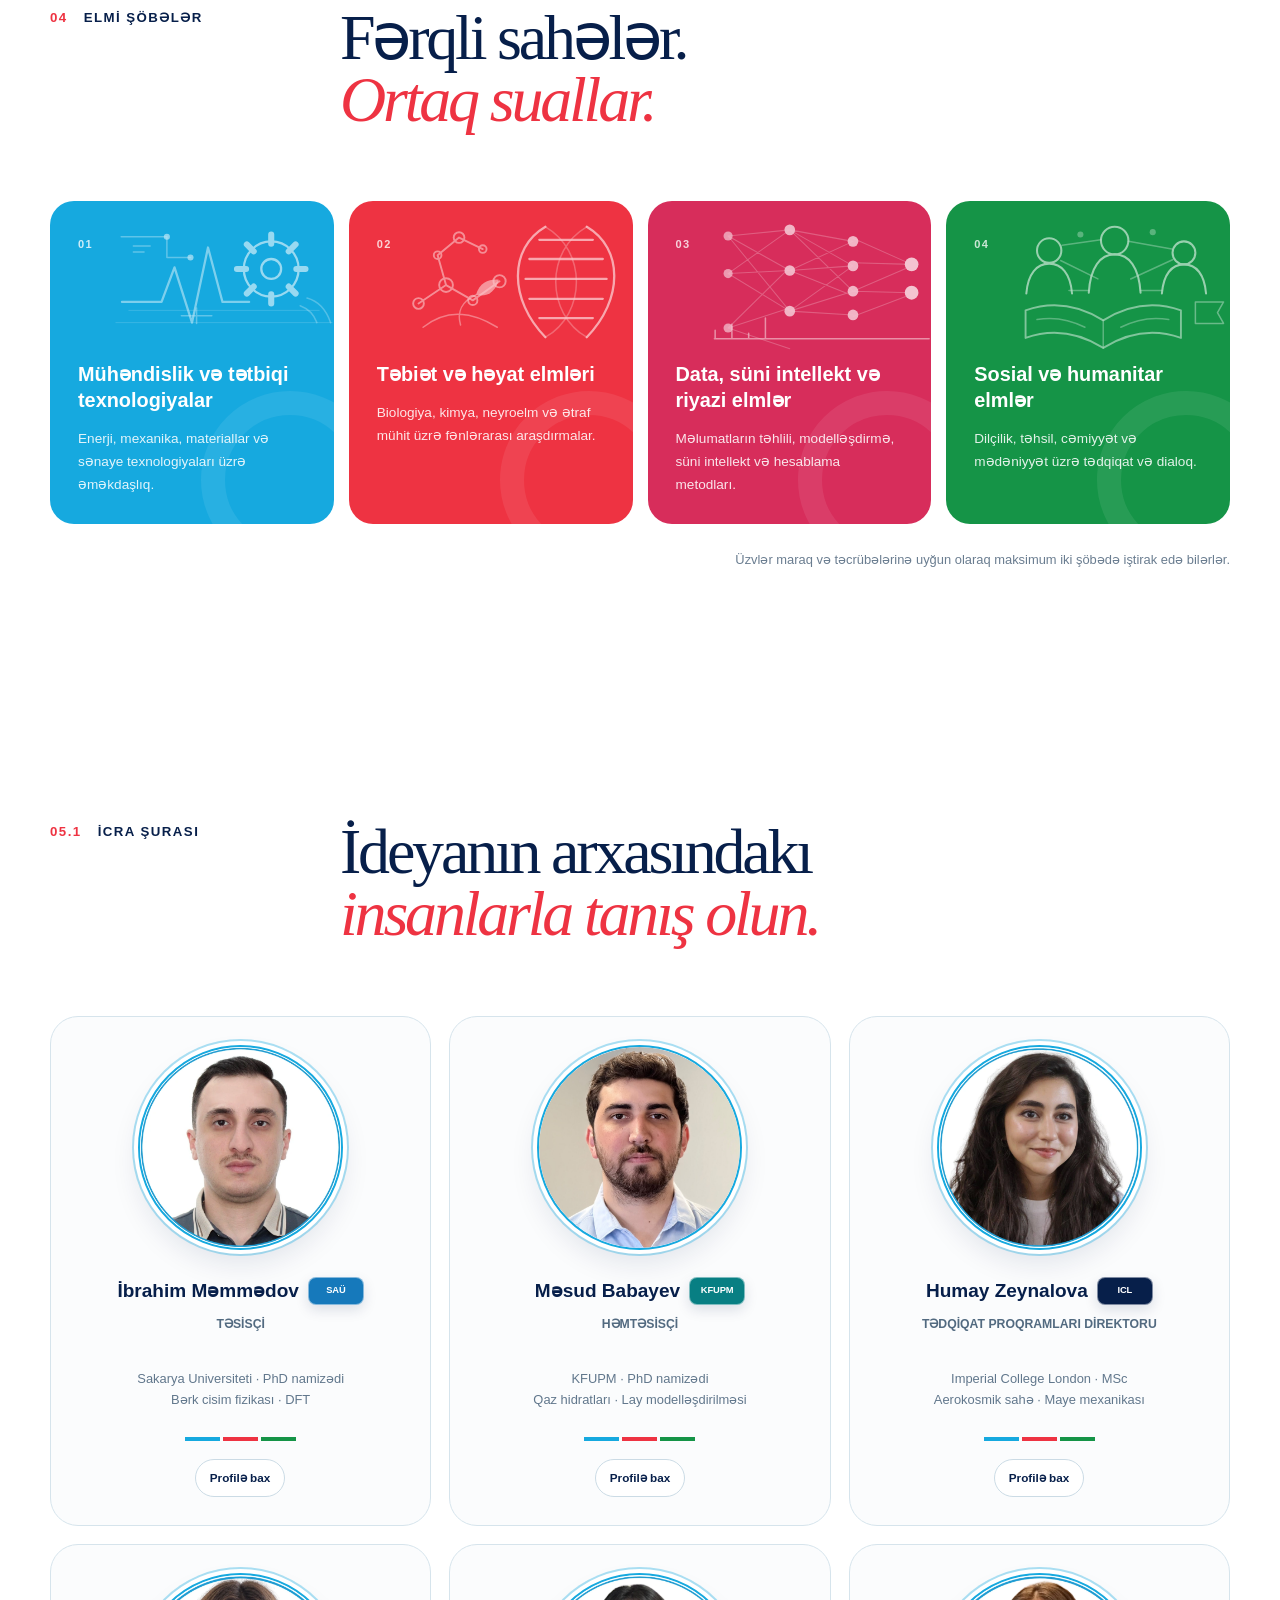
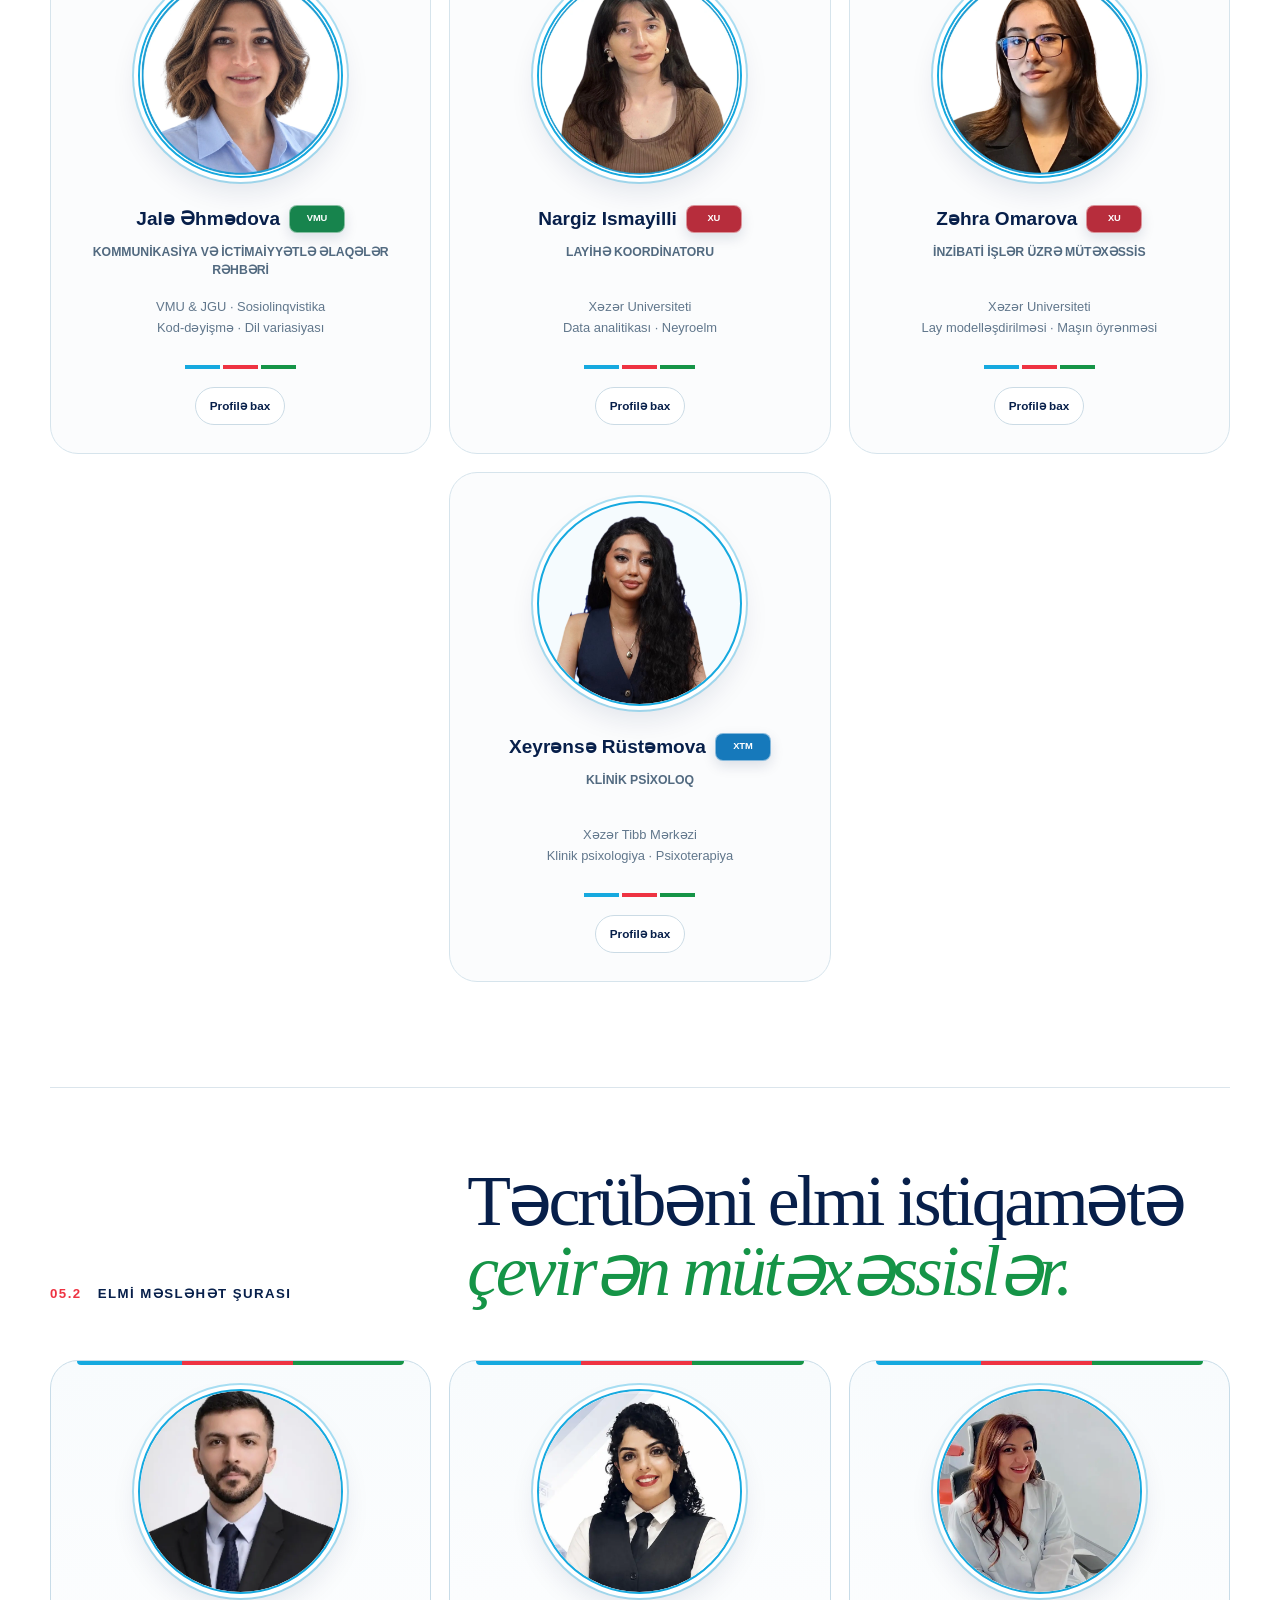
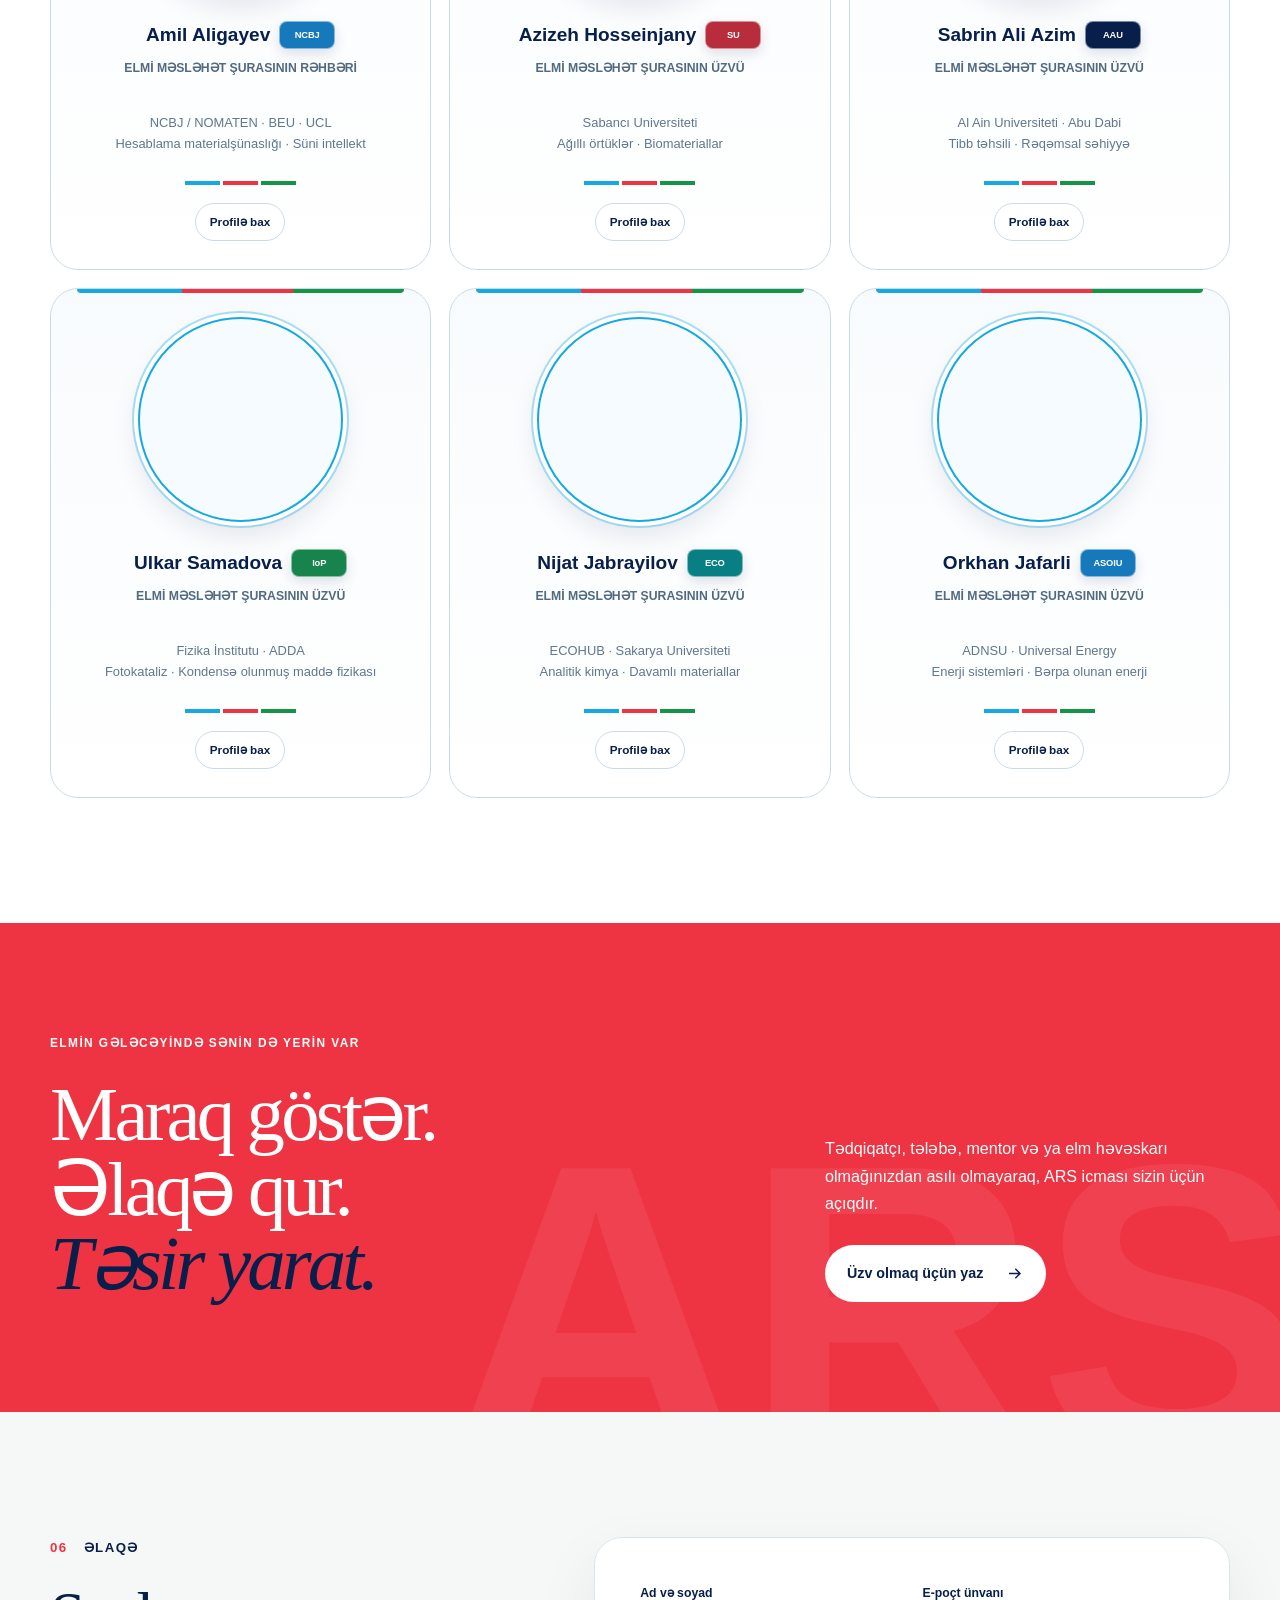
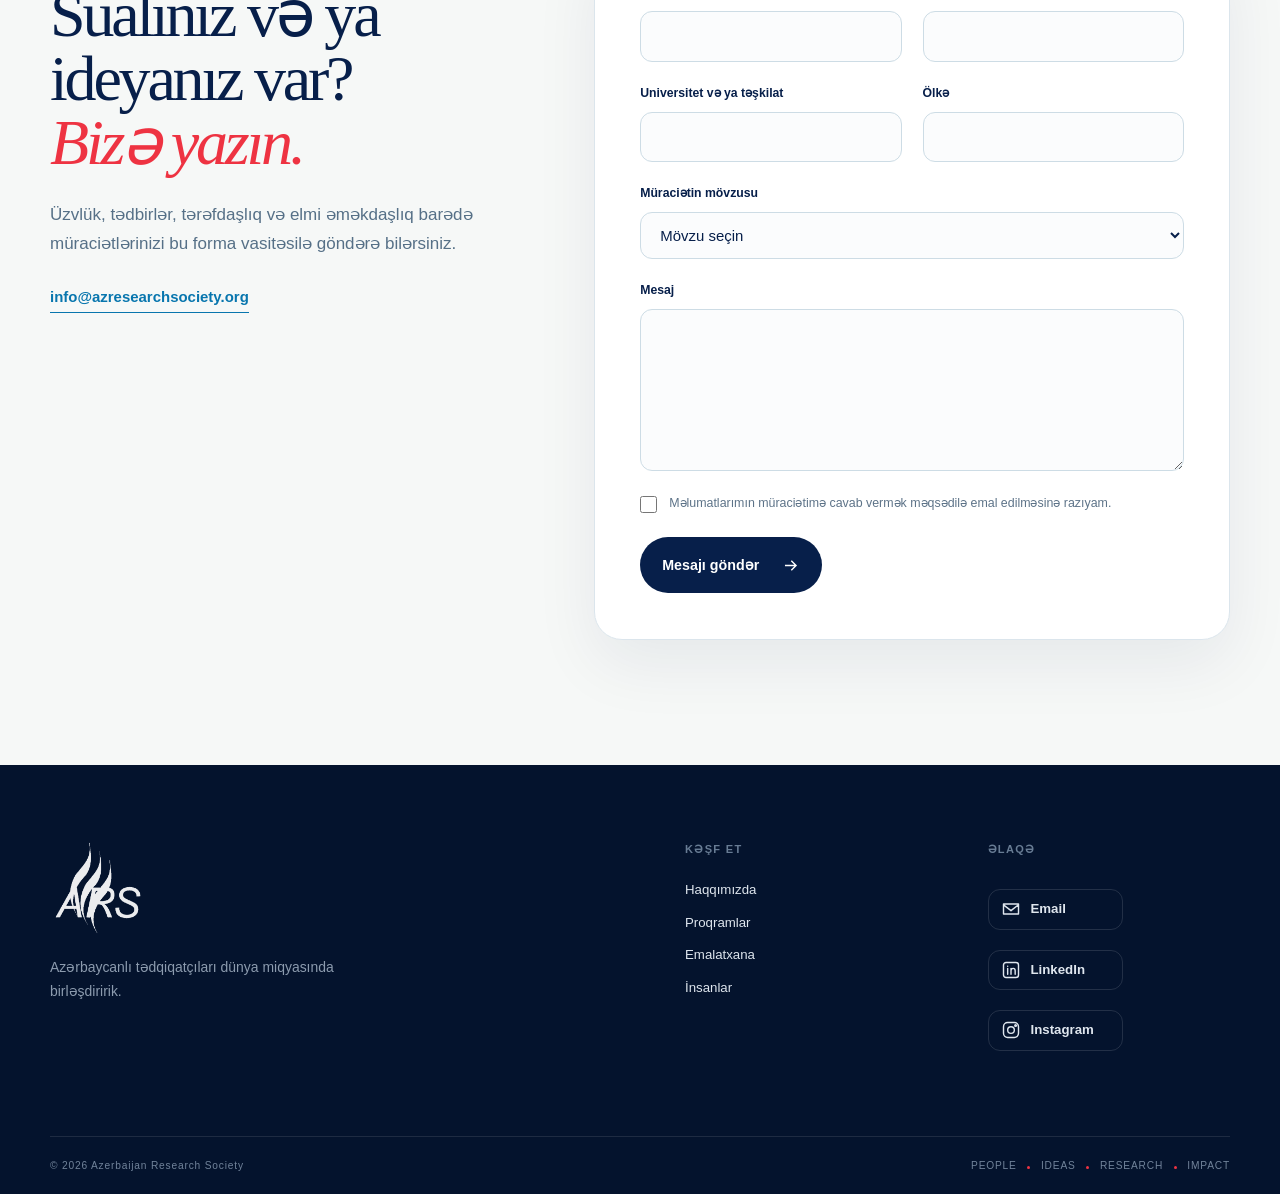
==== commit 7c9249c1: "v30" ====
--- a/index.html
+++ b/index.html
@@ -17,8 +17,8 @@
     <title>Azərbaycan Tədqiqat Cəmiyyəti | ARS</title>
     <link rel="icon" href="assets/ars-logo.png?v=22" />
     <link rel="preload" as="image" href="assets/ars-logo.png?v=22" />
-    <link rel="stylesheet" href="styles.css?v=29" />
-    <script src="script.js?v=29" defer></script>
+    <link rel="stylesheet" href="styles.css?v=30" />
+    <script src="script.js?v=30" defer></script>
   </head>
   <body data-page="home">
     <a class="skip-link" href="#main" data-i18n="skip">Əsas məzmuna keç</a>
--- a/styles.css
+++ b/styles.css
@@ -366,7 +366,7 @@
 .workshop-home-sessions .week-label { margin-top: 34px; }
 .workshop-home-sessions .workshop-instructor { margin-top: auto; }
 .workshop-instructor { display: flex; gap: 13px; align-items: center; margin-top: 25px; padding-top: 20px; border-top: 1px solid var(--line); }
-.workshop-instructor img { width: 62px; height: 62px; flex: 0 0 auto; object-fit: cover; object-position: center top; background: #d8eff8; border: 4px solid #d8eff8; border-radius: 50%; box-shadow: 0 9px 22px rgba(7,31,74,.1); }
+.workshop-instructor img { width: 62px; height: 62px; flex: 0 0 auto; object-fit: cover; object-position: center center; background: #d8eff8; border: 4px solid #d8eff8; border-radius: 50%; box-shadow: 0 9px 22px rgba(7,31,74,.1); }
 .workshop-instructor div { min-width: 0; display: grid; gap: 2px; }
 .workshop-instructor span { color: #72869a; font-size: .58rem; font-weight: 850; letter-spacing: .07em; text-transform: uppercase; }
 .workshop-instructor strong { color: var(--navy); font-size: .78rem; line-height: 1.35; }
@@ -412,7 +412,7 @@
 .workshop-session-panel.session-red { --session-color: var(--red); }.workshop-session-panel.session-green { --session-color: var(--green); }
 .session-speaker-visual { position: relative; isolation: isolate; min-height: 500px; display: grid; align-content: end; justify-items: center; overflow: hidden; padding: 38px; color: white; background: linear-gradient(155deg, color-mix(in srgb, var(--session-color) 87%, var(--navy)), var(--navy)); text-align: center; }
 .session-speaker-visual::before { content: ""; position: absolute; z-index: -1; inset: 0; background-image: radial-gradient(circle at 50% 40%, rgba(255,255,255,.18), transparent 36%), linear-gradient(rgba(255,255,255,.05) 1px, transparent 1px), linear-gradient(90deg, rgba(255,255,255,.05) 1px, transparent 1px); background-size: auto, 34px 34px, 34px 34px; }
-.session-speaker-visual img { position: relative; z-index: 2; width: min(250px, 80%); aspect-ratio: 1; object-fit: cover; object-position: center top; background: #d8eff8; border: 8px solid rgba(255,255,255,.86); border-radius: 50%; box-shadow: 0 28px 55px rgba(0,0,0,.25); transition: transform .35s ease; }
+.session-speaker-visual img { position: relative; z-index: 2; width: min(240px, 80%); height: 300px; object-fit: cover; object-position: center center; background: #d8eff8; border: 8px solid rgba(255,255,255,.86); border-radius: 28px; box-shadow: 0 28px 55px rgba(0,0,0,.25); transition: transform .35s ease; }
 .workshop-session-panel:hover .session-speaker-visual img { transform: translateY(-6px) scale(1.025); }
 .session-ring { position: absolute; width: 310px; height: 310px; top: 65px; border: 1px solid rgba(255,255,255,.23); border-radius: 50%; animation: countdown-orbit 16s linear infinite; }.session-ring::before, .session-ring::after { content: ""; position: absolute; width: 11px; height: 11px; top: 20px; left: 70px; background: white; border-radius: 50%; box-shadow: 0 0 0 8px rgba(255,255,255,.12); }.session-ring::after { inset: auto 27px 62px auto; width: 8px; height: 8px; }
 .session-speaker-visual > div { position: relative; z-index: 2; display: grid; gap: 2px; margin-top: 24px; }.session-speaker-visual > div span { color: rgba(255,255,255,.7); font-size: .58rem; font-weight: 900; letter-spacing: .12em; text-transform: uppercase; }.session-speaker-visual > div strong { font-size: 1rem; }
@@ -666,7 +666,7 @@
   .workshop-session-tab { padding: 18px; }
   .workshop-session-panel, .session-speaker-visual { min-height: 0; }
   .session-speaker-visual { padding: 44px 24px 30px; }
-  .session-speaker-visual img { width: min(210px, 72%); }
+  .session-speaker-visual img { width: min(200px, 72%); height: 250px; }
   .session-ring { width: 250px; height: 250px; top: 25px; }
   .session-content { padding: 32px 22px 38px; }
   .session-content h3 { font-size: clamp(2rem, 11vw, 3.2rem); }
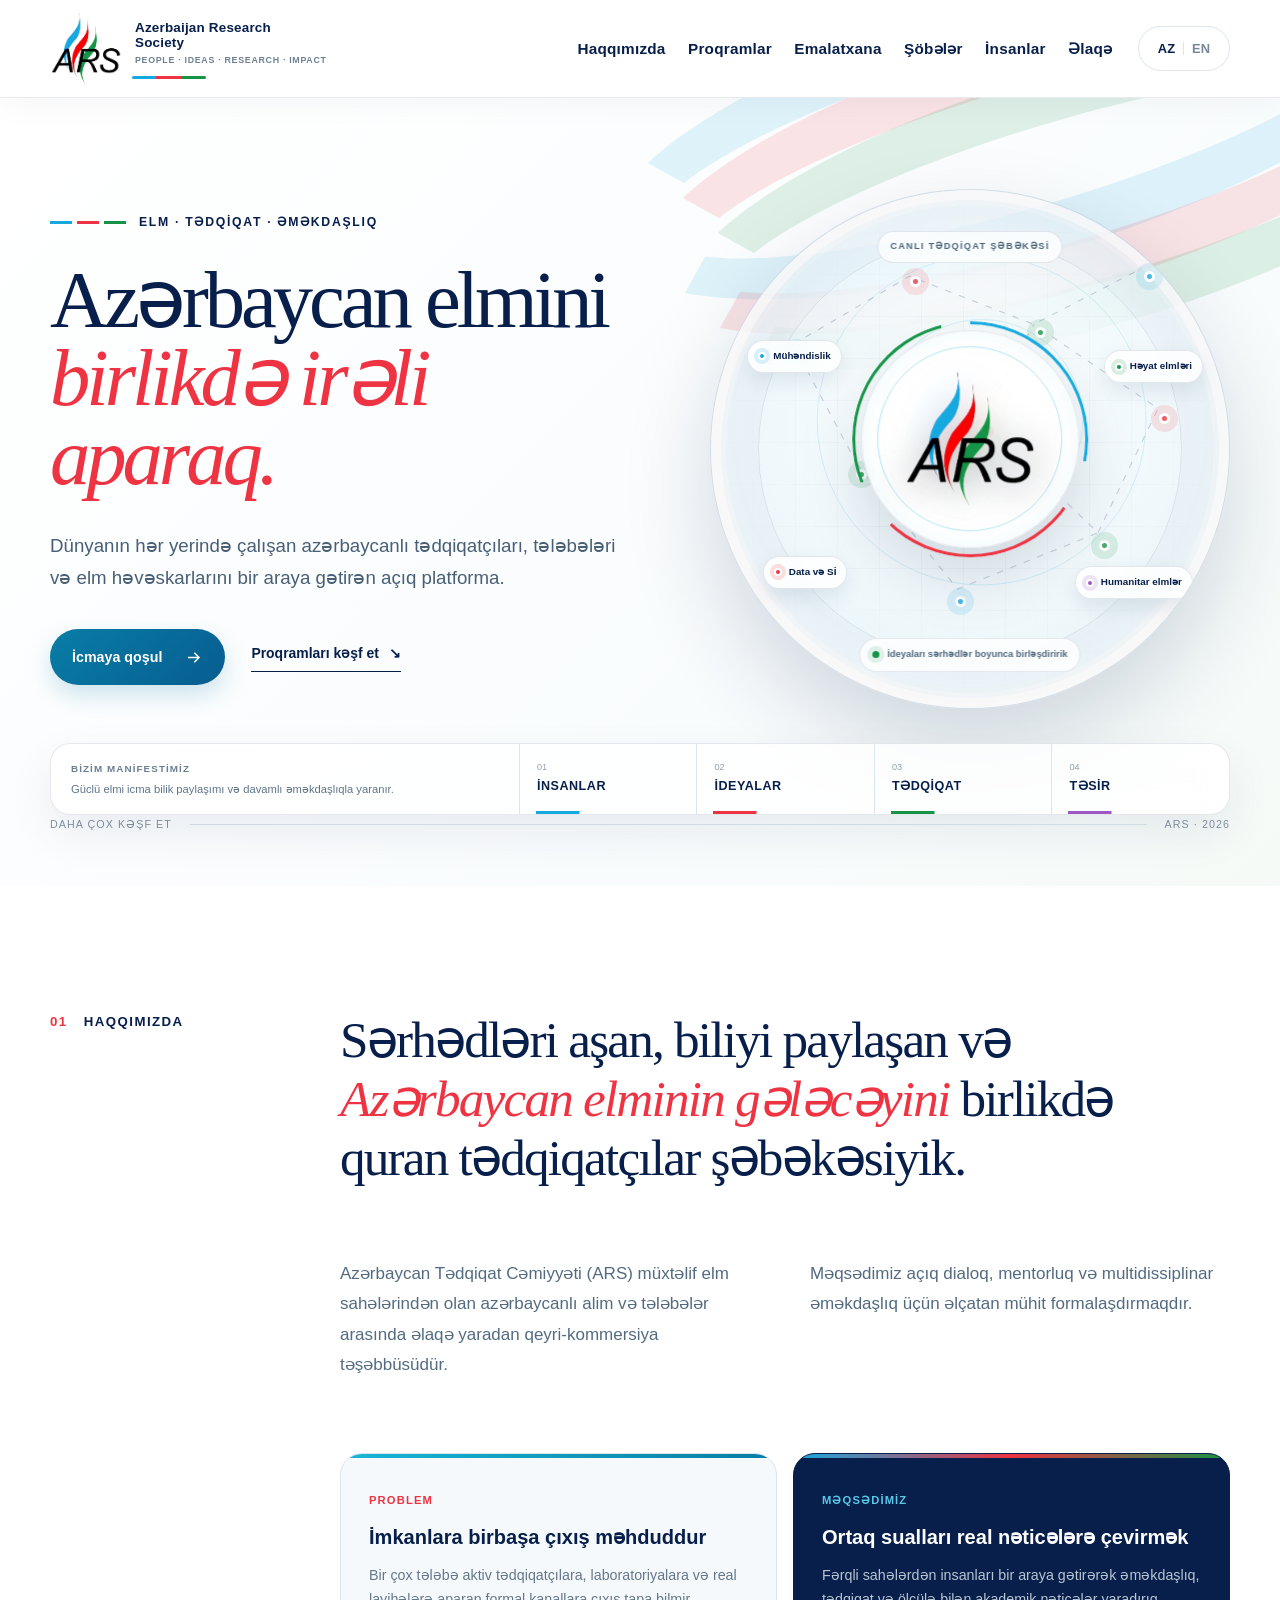
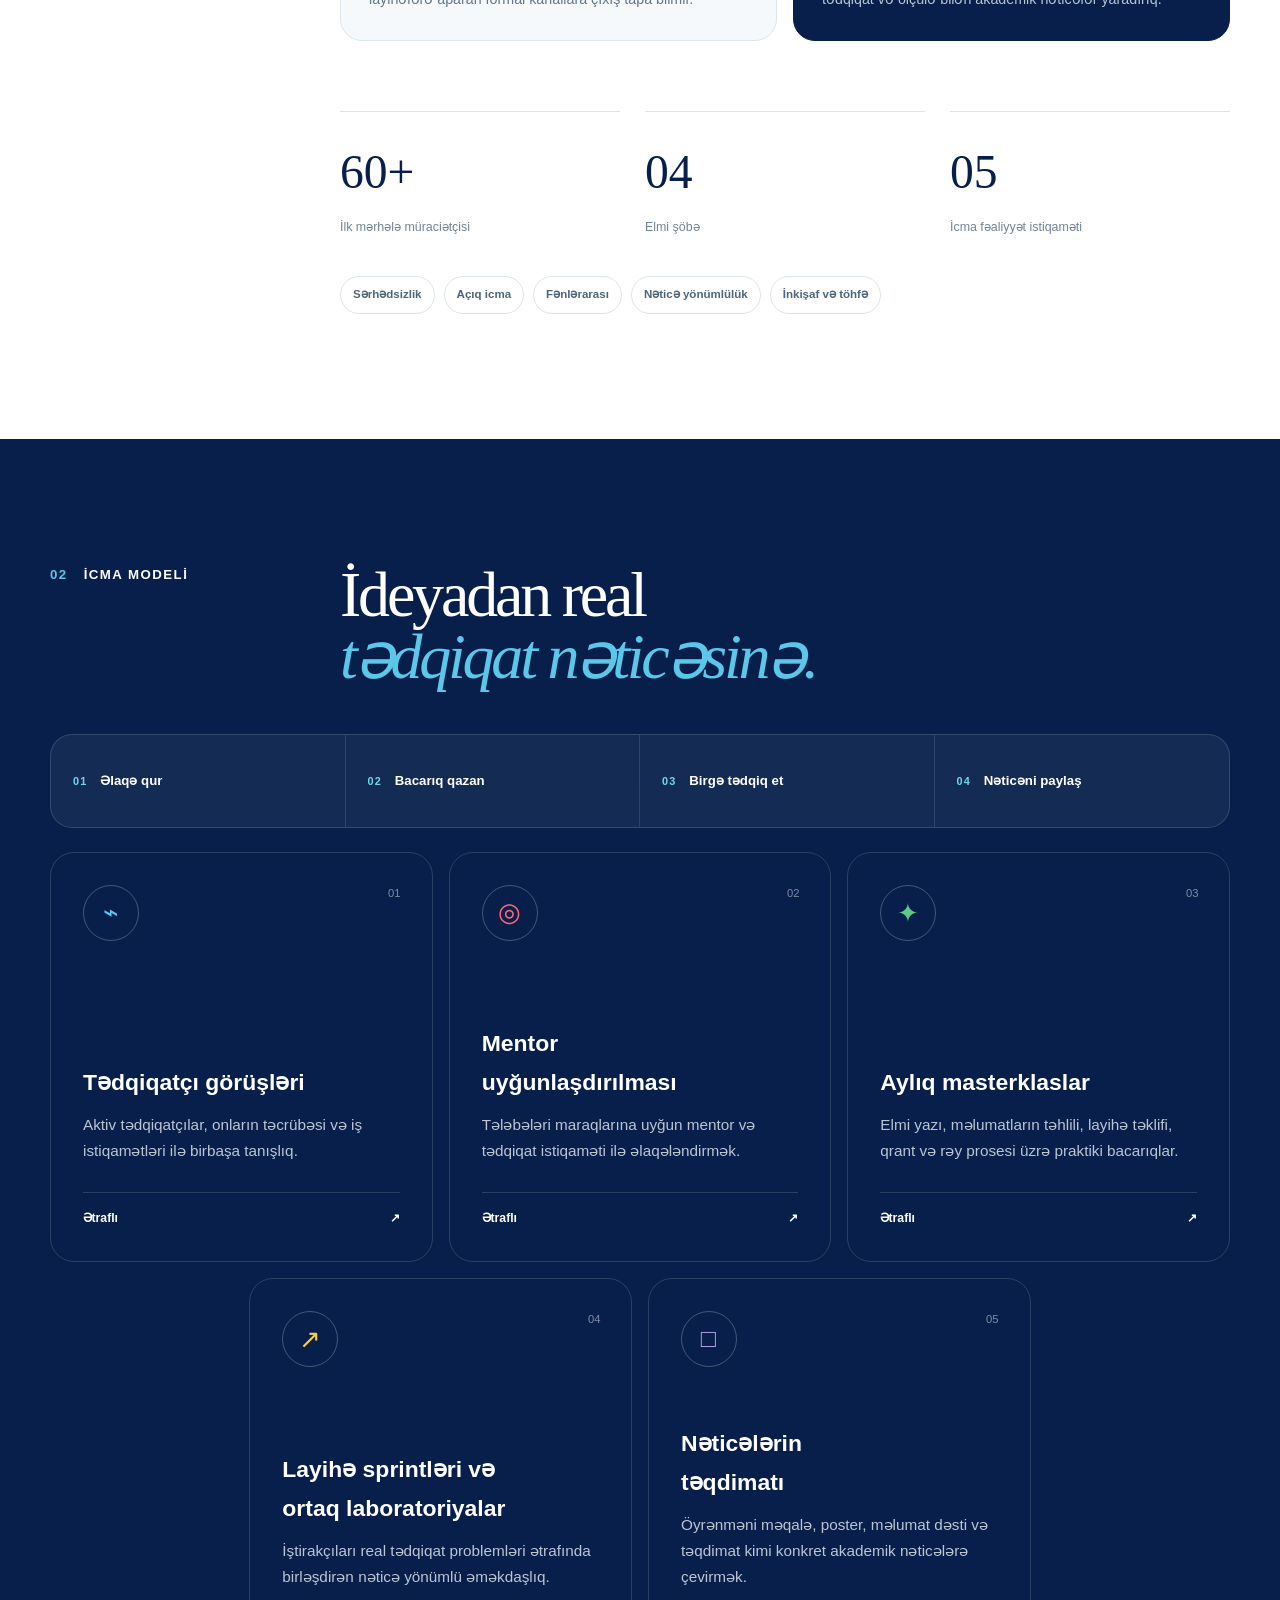
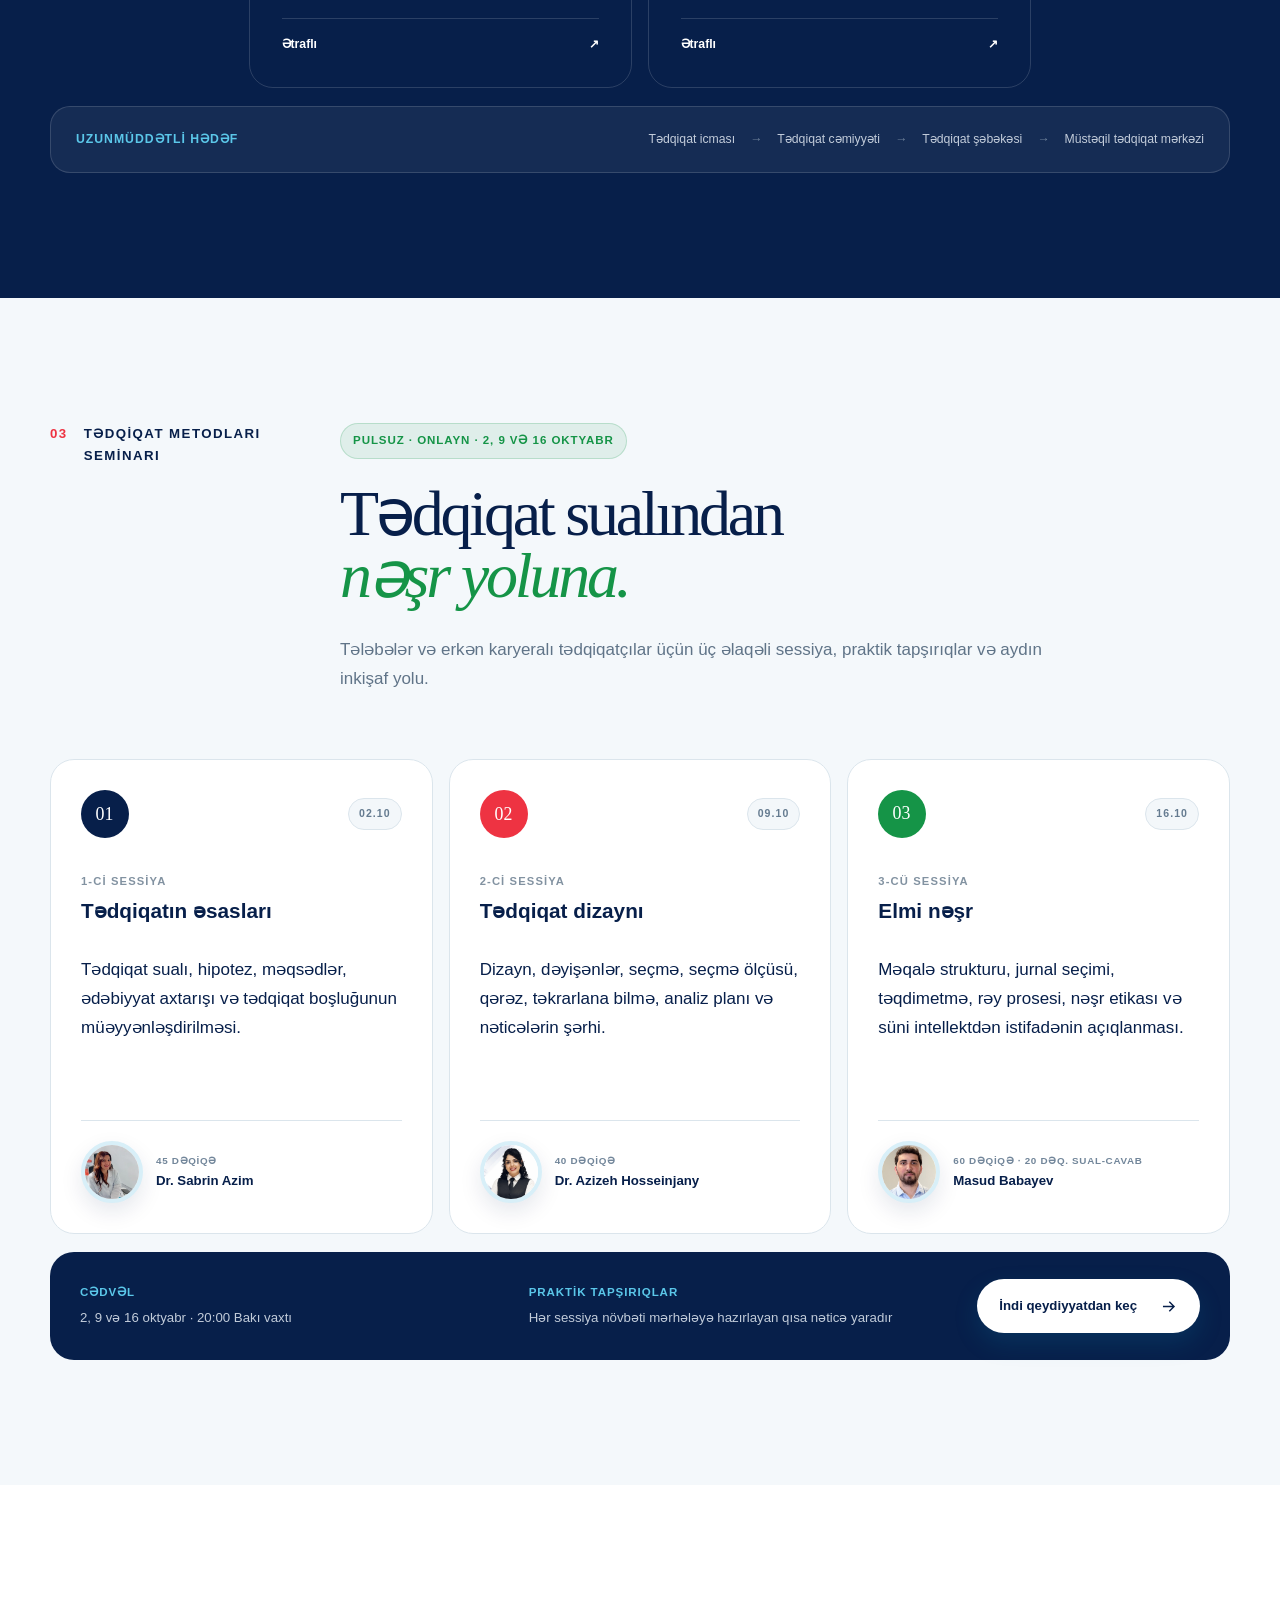
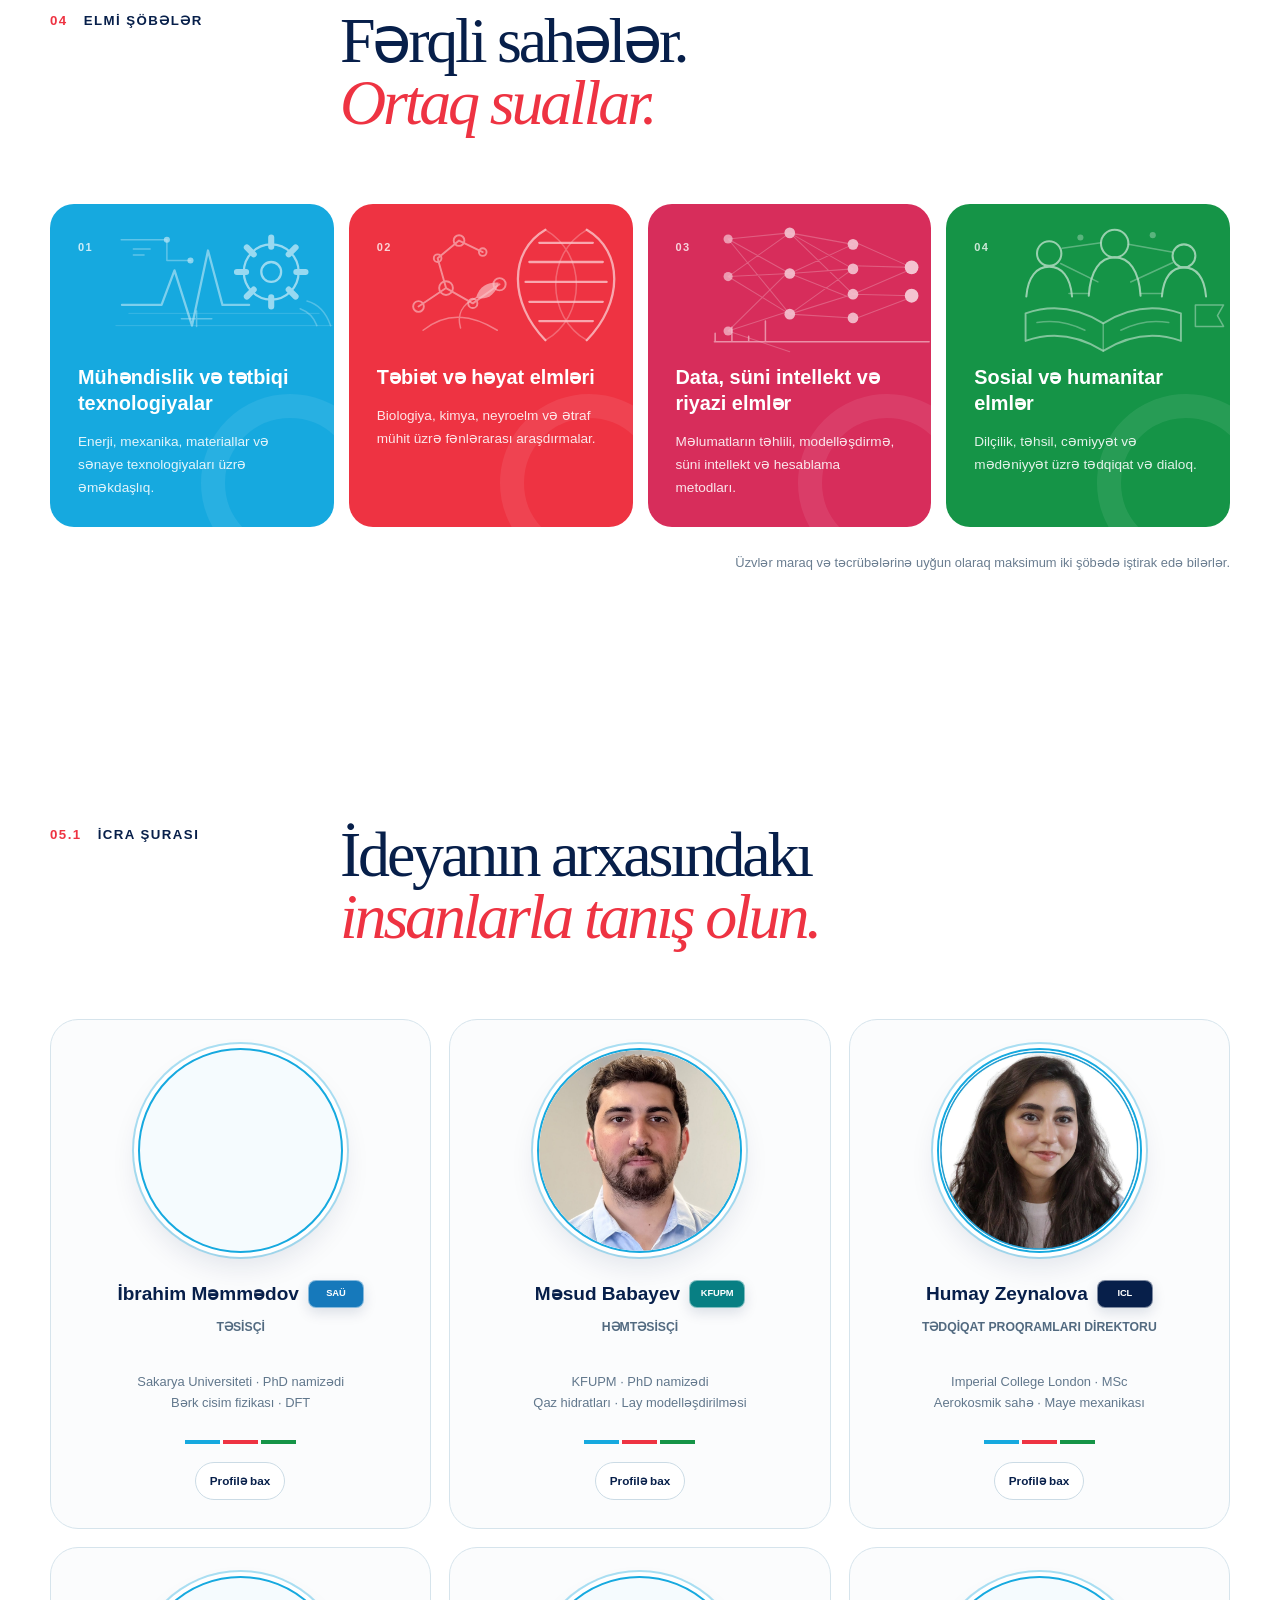
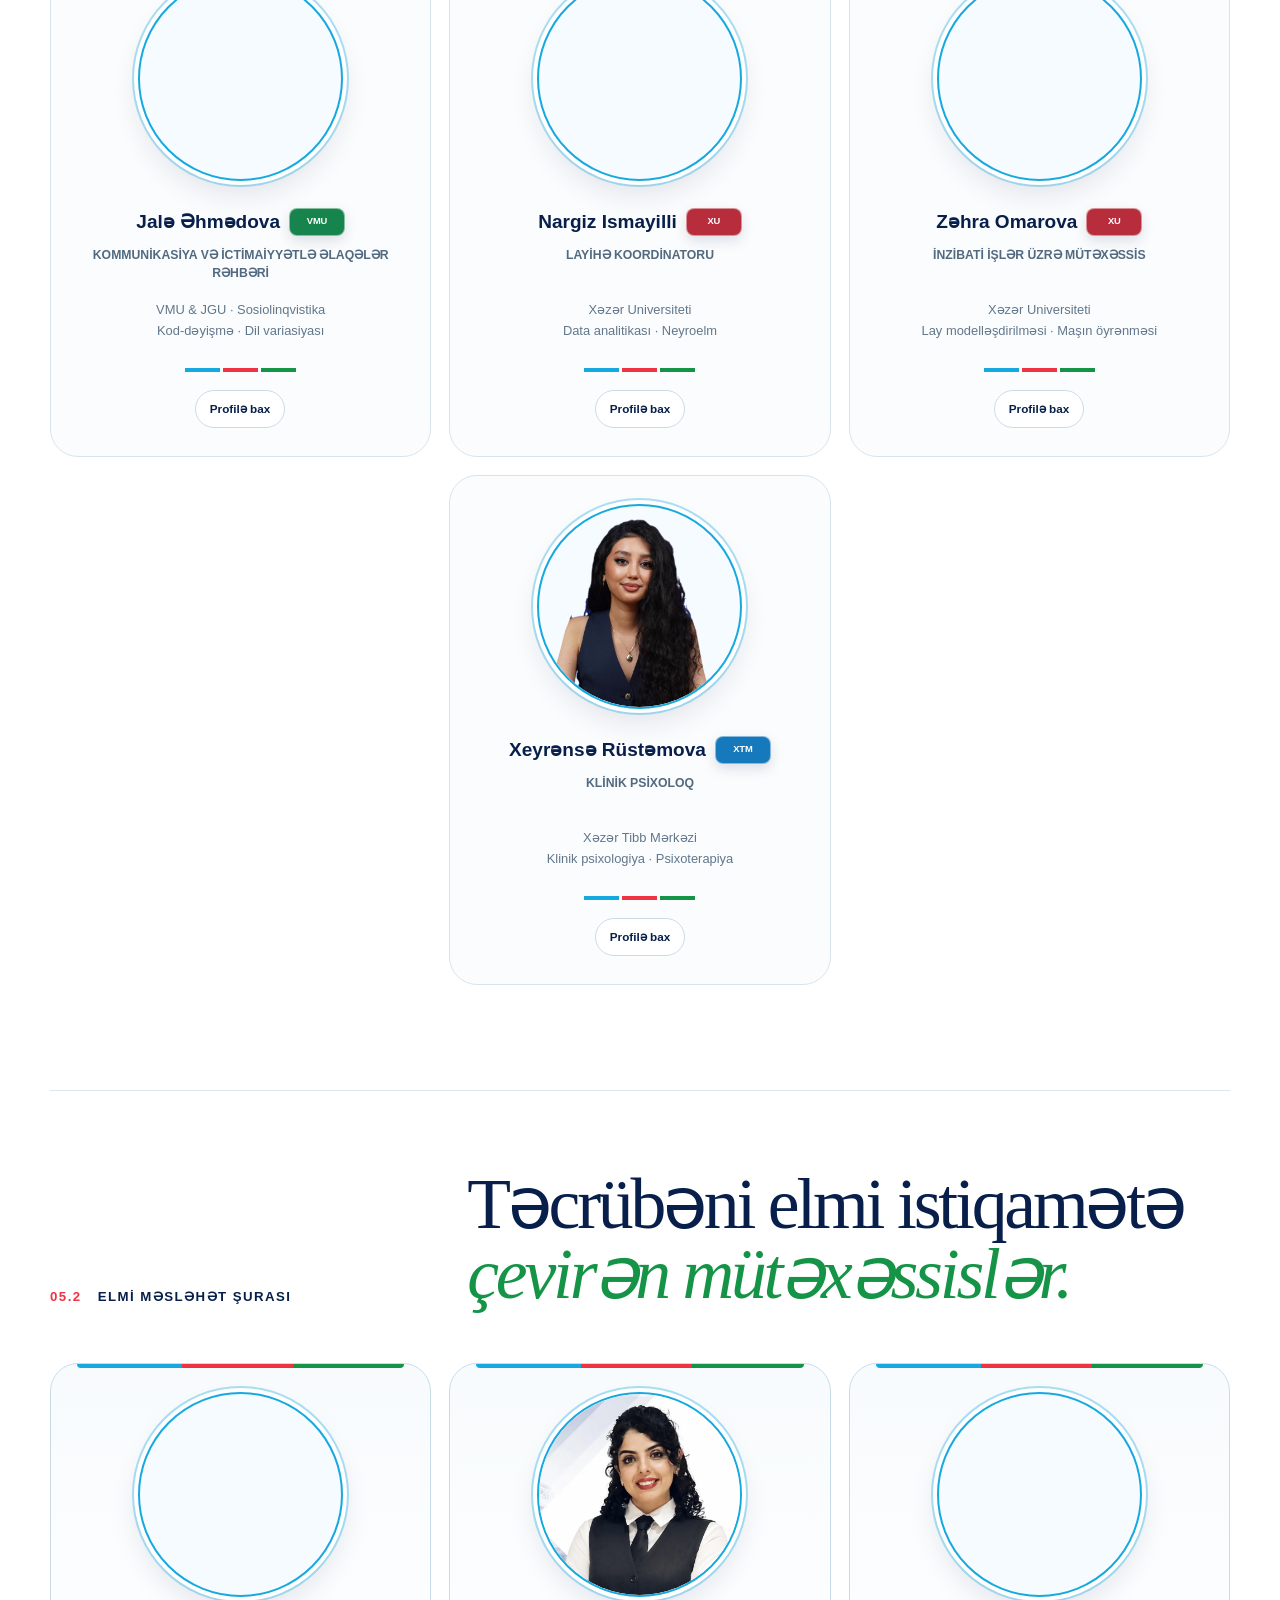
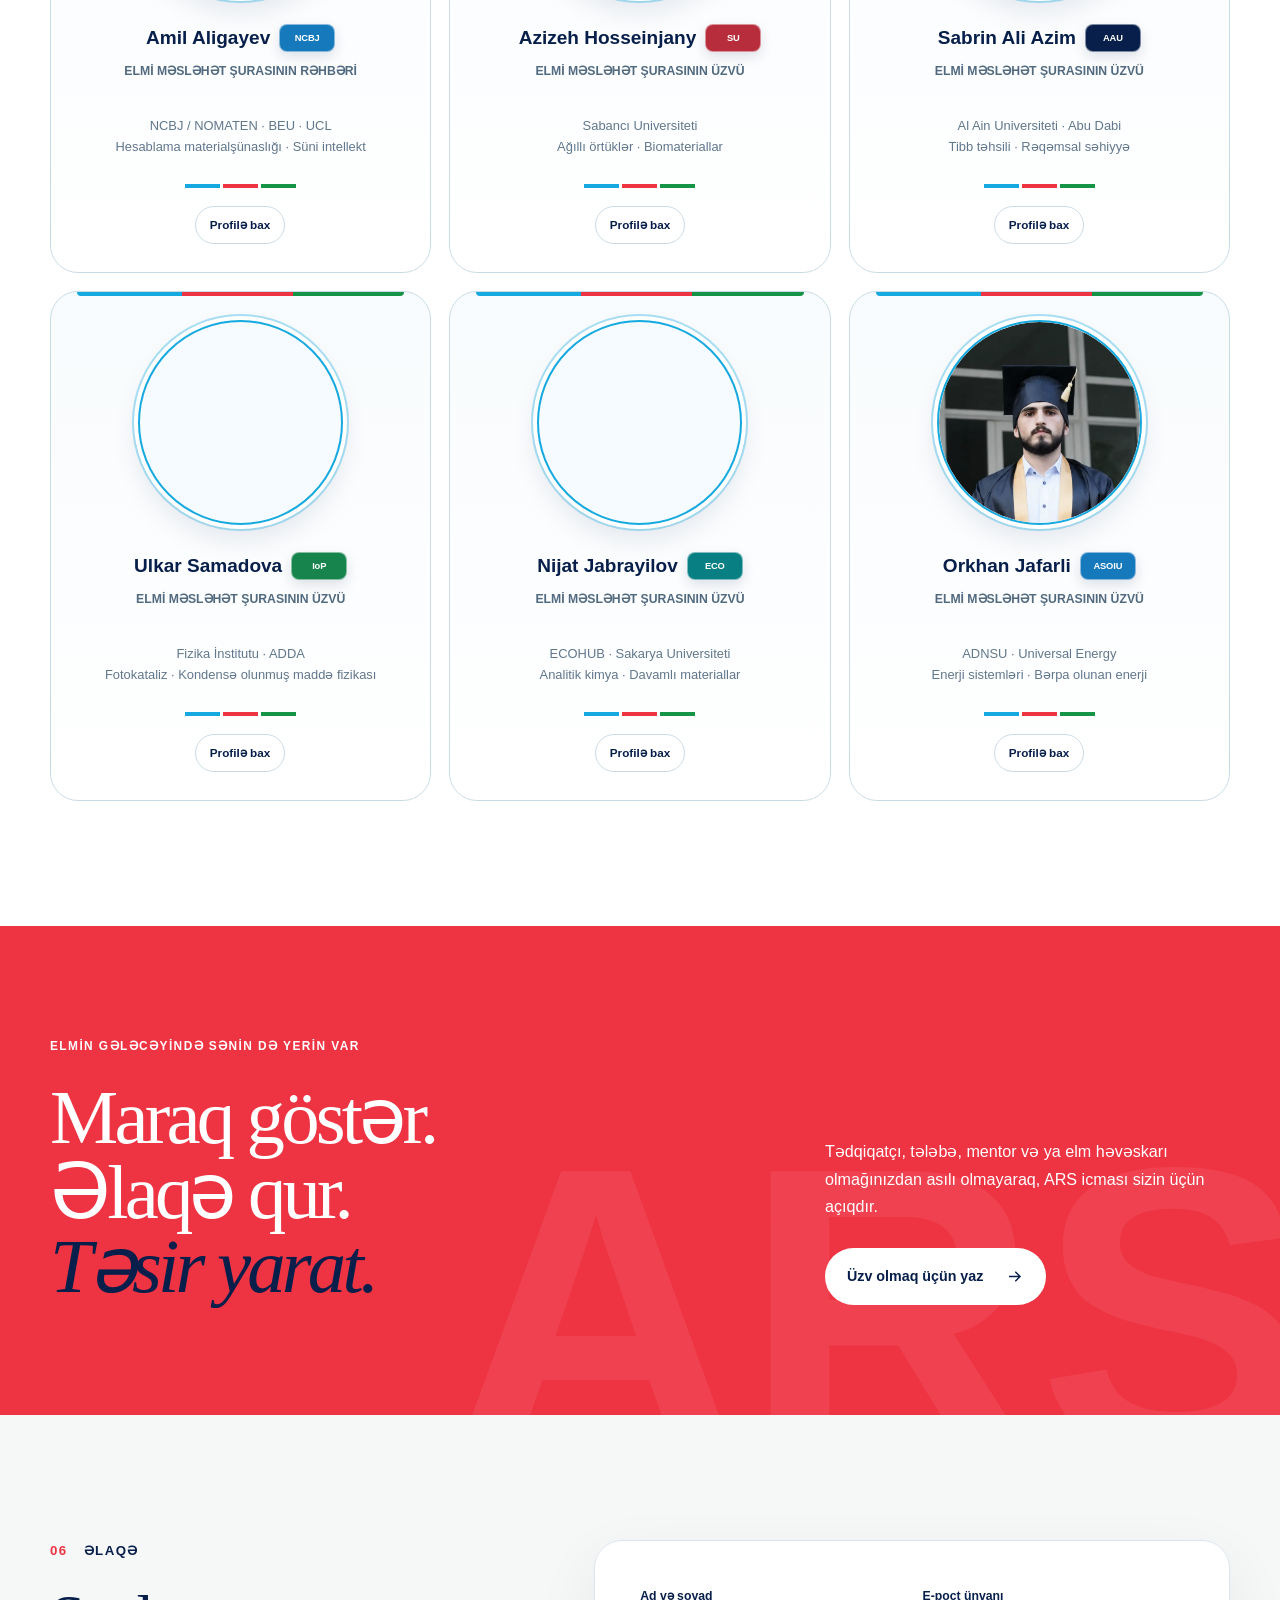
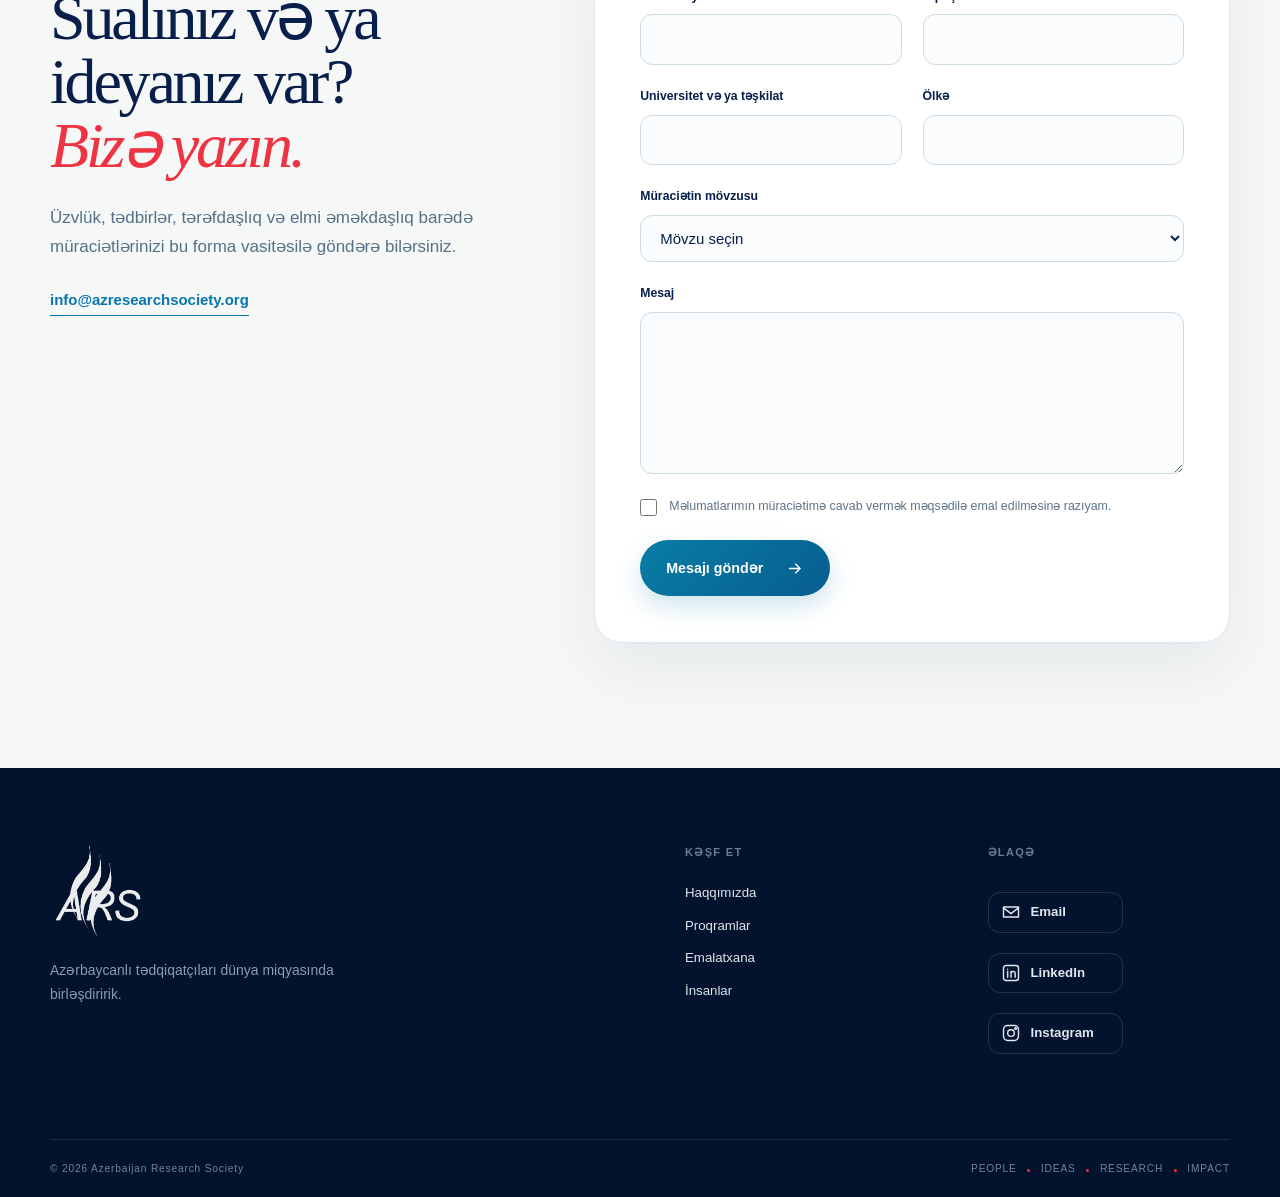
==== commit e311a940: "v31" ====
--- a/index.html
+++ b/index.html
@@ -17,8 +17,8 @@
     <title>Azərbaycan Tədqiqat Cəmiyyəti | ARS</title>
     <link rel="icon" href="assets/ars-logo.png?v=22" />
     <link rel="preload" as="image" href="assets/ars-logo.png?v=22" />
-    <link rel="stylesheet" href="styles.css?v=30" />
-    <script src="script.js?v=30" defer></script>
+    <link rel="stylesheet" href="styles.css?v=31" />
+    <script src="script.js?v=31" defer></script>
   </head>
   <body data-page="home">
     <a class="skip-link" href="#main" data-i18n="skip">Əsas məzmuna keç</a>
--- a/styles.css
+++ b/styles.css
@@ -2,6 +2,8 @@
   --navy: #071f4a;
   --ink: #17385c;
   --blue: #16a9df;
+  --action: #087da5;
+  --action-bright: #18b7d6;
   --red: #ee3342;
   --green: #159447;
   --cream: #f6f8f7;
@@ -158,7 +160,8 @@
 .button { display: inline-flex; gap: 22px; align-items: center; justify-content: center; padding: 16px 22px; border-radius: 999px; font-size: .84rem; font-weight: 800; transition: transform .2s, box-shadow .2s; }
 .button:hover { transform: translateY(-2px); box-shadow: 0 12px 28px rgba(7,31,74,.14); }
 .button svg { width: 19px; fill: none; stroke: currentColor; stroke-width: 1.8; }
-.button-primary { color: white; background: var(--navy); }
+.button-primary { color: white; background: linear-gradient(135deg, var(--action), #075d8f); box-shadow: 0 10px 24px rgba(8,125,165,.2); }
+.button-primary:hover { box-shadow: 0 15px 34px rgba(8,125,165,.3); }
 .text-link { display: flex; gap: 10px; font-size: .82rem; font-weight: 750; border-bottom: 1px solid var(--navy); padding-bottom: 5px; }
 .hero-card { position: relative; padding: 32px 34px; background: rgba(255,255,255,.86); border: 1px solid rgba(7,31,74,.11); border-radius: var(--radius); box-shadow: 0 28px 80px rgba(20,56,92,.11); backdrop-filter: blur(15px); }
 .card-kicker { margin: 0 0 19px; color: #718398; font-size: .66rem; font-weight: 800; letter-spacing: .14em; text-transform: uppercase; }
@@ -251,8 +254,10 @@
 .lead { max-width: 900px; margin: 0; font-family: var(--font-display); font-size: clamp(2rem, 4vw, 4.2rem); line-height: 1.15; letter-spacing: -.035em; }
 .about-columns { display: grid; grid-template-columns: 1fr 1fr; gap: 50px; max-width: 900px; margin-top: 54px; color: #536b81; font-size: 1rem; line-height: 1.8; }
 .purpose-grid { display: grid; grid-template-columns: 1fr 1fr; gap: 16px; margin-top: 55px; }
-.purpose-grid article { padding: 28px; background: #f5f9fc; border: 1px solid var(--line); border-radius: 22px; }
+.purpose-grid article { position: relative; padding: 31px 28px 28px; overflow: hidden; background: #f5f9fc; border: 1px solid var(--line); border-radius: 22px; }
+.purpose-grid article::before { content: ""; position: absolute; inset: 0 0 auto; height: 4px; background: linear-gradient(90deg, var(--action-bright), var(--action)); }
 .purpose-grid article:last-child { color: white; background: var(--navy); border-color: var(--navy); }
+.purpose-grid article:last-child::before { background: linear-gradient(90deg, var(--blue), var(--red), var(--green)); }
 .purpose-grid span { color: var(--red); font-size: .66rem; font-weight: 850; letter-spacing: .1em; text-transform: uppercase; }
 .purpose-grid article:last-child span { color: #5bc7e9; }
 .purpose-grid h3 { margin: 10px 0 12px; font-size: 1.18rem; line-height: 1.35; }
@@ -305,11 +310,18 @@
 .program-tab:hover, .program-tab[aria-selected="true"] { color: white; background: rgba(255,255,255,.055); }
 .program-tab[aria-selected="true"]::after { right: 22px; }
 .program-tab:nth-child(2)::after { background: var(--red); }.program-tab:nth-child(3)::after { background: var(--green); }.program-tab:nth-child(4)::after { background: #f4cf58; }
-.program-stage-meter { --stage-progress: 25%; display: grid; grid-template-columns: 1fr auto; gap: 18px; align-items: center; padding: 14px 24px; color: #91a5bb; background: rgba(0,0,0,.08); border-bottom: 1px solid rgba(255,255,255,.1); }
-.program-stage-track { position: relative; height: 3px; overflow: hidden; background: rgba(255,255,255,.12); border-radius: 999px; }
-.program-stage-track i { position: absolute; inset: 0 auto 0 0; width: var(--stage-progress); background: linear-gradient(90deg, var(--blue), var(--red), var(--green), #f4cf58); border-radius: inherit; transition: width .35s cubic-bezier(.2,.75,.2,1); }
+.program-stage-meter { --stage-offset: 100; display: grid; grid-template-columns: 1fr auto; gap: 18px; align-items: center; padding: 11px 24px; color: #91a5bb; background: rgba(0,0,0,.08); border-bottom: 1px solid rgba(255,255,255,.1); }
+.program-progress-wrap { position: relative; display: block; height: 22px; }
+.program-progress-svg { position: absolute; inset: 0; width: 100%; height: 22px; overflow: visible; }
+.program-progress-base, .program-progress-value { fill: none; stroke-linecap: round; stroke-width: 2.4; }
+.program-progress-base { stroke: rgba(255,255,255,.14); }
+.program-progress-value { stroke: url(#program-progress-gradient); stroke-dasharray: 100; stroke-dashoffset: var(--stage-offset); transition: stroke-dashoffset .52s cubic-bezier(.2,.75,.2,1); }
+.program-progress-dot { position: absolute; left: var(--dot-position); top: 50%; width: 9px; height: 9px; margin: -4.5px 0 0 -4.5px; background: #263f61; border: 1px solid rgba(255,255,255,.62); border-radius: 50%; transition: background .3s ease, border-color .3s ease, transform .3s ease; }
+.program-progress-dot.is-complete { background: var(--action-bright); border-color: white; transform: scale(1.22); }
 .program-stage-meter strong { min-width: 48px; font-size: .62rem; letter-spacing: .09em; font-variant-numeric: tabular-nums; }
 .program-panel { min-height: 600px; display: grid; grid-template-columns: minmax(0, 1.35fr) minmax(280px, .65fr); gap: 50px; align-items: stretch; padding: 54px; }
+.program-panel.is-active { animation: program-panel-enter .42s cubic-bezier(.2,.75,.2,1) both; }
+@keyframes program-panel-enter { from { opacity: 0; transform: translateY(16px); } to { opacity: 1; transform: translateY(0); } }
 .program-panel-copy { min-width: 0; display: flex; flex-direction: column; }
 .program-panel-number { color: #72d5ef; font-family: var(--font-display); font-size: 1.1rem; }
 .program-stage-summary { max-width: 670px; margin: 19px 0 38px; font-family: var(--font-display); font-size: clamp(1.8rem, 3vw, 3rem); line-height: 1.14; letter-spacing: -.025em; }
@@ -455,8 +467,10 @@
 .home-executive-grid > .person-card:last-child:nth-child(3n + 1) { grid-column: 2; }
 .person-card { min-height: 510px; padding: 28px 24px 23px; text-align: center; background: #fbfcfd; border: 1px solid #d6e4ec; border-radius: 28px; cursor: pointer; transition: transform .25s, box-shadow .25s; }
 .person-card:hover { transform: translateY(-6px); box-shadow: 0 22px 50px rgba(7,31,74,.08); }
-.portrait-wrap { width: 205px; aspect-ratio: 1; margin: 0 auto 25px; overflow: hidden; background: #f5fbfe; border: 2px solid var(--blue); border-radius: 50%; box-shadow: 0 0 0 4px #fff, 0 0 0 6px rgba(22,169,223,.35), 0 14px 28px rgba(7,31,74,.1); }
-.portrait-wrap img { display: block; width: 100%; height: 100%; border-radius: inherit; object-fit: cover; }
+.portrait-wrap { width: 205px; aspect-ratio: 1; margin: 0 auto 25px; overflow: hidden; background: #f5fbfe; border: 2px solid var(--blue); border-radius: 50%; box-shadow: 0 0 0 4px #fff, 0 0 0 6px rgba(22,169,223,.35), 0 14px 28px rgba(7,31,74,.1); transition: box-shadow .32s ease, transform .32s ease; }
+.portrait-wrap img { display: block; width: 100%; height: 100%; border-radius: inherit; object-fit: cover; transition: transform .42s cubic-bezier(.2,.75,.2,1), filter .32s ease; }
+.person-card:hover .portrait-wrap, .person-card:focus-within .portrait-wrap { box-shadow: 0 0 0 4px #fff, 0 0 0 7px rgba(22,169,223,.48), 0 20px 38px rgba(7,31,74,.18); transform: translateY(-2px); }
+.person-card:hover .portrait-wrap img, .person-card:focus-within .portrait-wrap img { filter: saturate(1.035) contrast(1.015); transform: scale(1.035); }
 .person-card h3 { margin: 0 0 9px; font-size: 1.12rem; }
 .person-name-row { display: flex; min-height: 29px; gap: 9px; align-items: center; justify-content: center; margin: 0 0 9px; }
 .person-name-row h3 { margin: 0; }
@@ -492,8 +506,8 @@
 .board-visualization::before { content: ""; position: absolute; z-index: -1; inset: 0; background: radial-gradient(circle 260px at var(--pointer-x) var(--pointer-y), rgba(22,169,223,.14), transparent 72%); pointer-events: none; transition: opacity .25s ease; }
 .board-level { position: relative; padding: 42px 24px 28px; border: 1px solid rgba(7,31,74,.08); border-radius: 28px; background: rgba(255,255,255,.56); backdrop-filter: blur(8px); }
 .board-level-label { position: absolute; top: 0; left: 50%; margin: 0; padding: 8px 17px; color: white; background: var(--navy); border-radius: 0 0 14px 14px; font-size: .67rem; font-weight: 850; letter-spacing: .1em; text-transform: uppercase; transform: translateX(-50%); white-space: nowrap; }
-.board-level-grid { display: grid; gap: 18px; align-items: stretch; }
-.board-leaders { grid-template-columns: repeat(2, minmax(0, 360px)); justify-content: center; }
+.board-level-grid { width: min(100%, 1040px); display: grid; gap: 18px; align-items: stretch; margin-inline: auto; }
+.board-leaders { grid-template-columns: repeat(auto-fit, minmax(min(100%, 280px), 360px)); justify-content: center; }
 .board-team-members { grid-template-columns: repeat(6, minmax(0, 1fr)); }
 .board-team-members .person-card { grid-column: span 2; }
 .board-team-members .person-card:nth-child(4) { grid-column: 2 / span 2; }
@@ -510,17 +524,17 @@
 .chair-card { border-color: rgba(21,148,71,.46) !important; box-shadow: 0 25px 65px rgba(21,148,71,.12) !important; }
 .chair-badge { display: inline-flex; margin: 0 auto 20px; padding: 6px 11px; color: #0d7136; background: #eaf7ef; border: 1px solid #c5e8d2; border-radius: 999px; font-size: .62rem; font-weight: 850; letter-spacing: .07em; text-transform: uppercase; }
 
-.profile-dialog { width: min(920px, calc(100% - 32px)); max-height: min(88vh, 900px); margin: auto; padding: 0; color: var(--navy); background: white; border: 0; border-radius: 28px; box-shadow: 0 35px 100px rgba(4,19,45,.28); }
-.profile-dialog[open] { animation: dialog-in .34s cubic-bezier(.2,.75,.2,1) both; }
-.profile-dialog::backdrop { background: rgba(4,19,45,.72); backdrop-filter: blur(5px); animation: backdrop-in .28s ease both; }
-@keyframes dialog-in { from { opacity: 0; transform: translateY(22px) scale(.975); } }
+.profile-dialog { position: fixed; inset: 0 0 0 auto; width: min(720px, calc(100% - 44px)); max-width: none; height: 100dvh; max-height: 100dvh; margin: 0; padding: 0; overflow-x: hidden; overflow-y: auto; color: var(--navy); background: white; border: 0; border-left: 4px solid var(--action-bright); border-radius: 30px 0 0 30px; box-shadow: -30px 0 100px rgba(4,19,45,.3); }
+.profile-dialog[open] { animation: dialog-in .42s cubic-bezier(.16,.8,.25,1) both; }
+.profile-dialog::backdrop { background: rgba(4,19,45,.47); backdrop-filter: blur(3px); animation: backdrop-in .28s ease both; }
+@keyframes dialog-in { from { opacity: .35; transform: translateX(100%); } to { opacity: 1; transform: translateX(0); } }
 @keyframes backdrop-in { from { opacity: 0; } }
 .profile-close { position: sticky; z-index: 2; top: 18px; float: right; width: 42px; height: 42px; margin: 18px 18px -60px 0; color: white; background: var(--navy); border: 0; border-radius: 50%; cursor: pointer; font-size: 1.6rem; line-height: 1; }
-.profile-header { display: grid; grid-template-columns: 170px 1fr; gap: 34px; align-items: center; padding: 42px; color: white; background: linear-gradient(135deg, var(--navy), #123f72); }
-.profile-header img { width: 175px; height: 175px; object-fit: cover; background: #f5fbfe; border: 2px solid var(--blue); border-radius: 50%; box-shadow: 0 0 0 4px rgba(255,255,255,.2), 0 0 0 6px rgba(91,199,233,.62); }
+.profile-header { display: grid; grid-template-columns: 150px 1fr; gap: 30px; align-items: center; padding: 54px 42px 42px; color: white; background: radial-gradient(circle at 12% 16%, rgba(24,183,214,.24), transparent 28%), linear-gradient(135deg, var(--navy), #123f72); }
+.profile-header img { width: 150px; height: 150px; object-fit: cover; background: #f5fbfe; border: 2px solid var(--blue); border-radius: 50%; box-shadow: 0 0 0 4px rgba(255,255,255,.2), 0 0 0 6px rgba(91,199,233,.62); }
 .profile-role { display: block; margin-bottom: 10px; color: #78d6ef; font-size: .7rem; font-weight: 850; letter-spacing: .1em; text-transform: uppercase; }
 .profile-header h2 { max-width: 590px; margin: 0; font-family: Georgia, "Times New Roman", serif; font-size: clamp(2.3rem, 5vw, 4.5rem); font-weight: 400; line-height: 1; letter-spacing: -.045em; }
-.profile-content { display: grid; gap: 34px; padding: 42px; }
+.profile-content { display: grid; gap: 38px; padding: 42px 46px 60px; }
 .profile-content section { min-width: 0; }
 .profile-content h3 { margin: 0 0 14px; color: var(--red); font-size: .68rem; letter-spacing: .12em; text-transform: uppercase; }
 #profile-bio { display: grid; grid-template-columns: 1fr 1fr; gap: 24px; }
@@ -529,10 +543,16 @@
 .profile-tags span { padding: 8px 12px; color: #38536d; background: #f0f7fb; border: 1px solid #d8e8f1; border-radius: 999px; font-size: .72rem; font-weight: 700; }
 .profile-links a { max-width: 100%; padding: 10px 14px; overflow-wrap: anywhere; color: white; background: var(--navy); border-radius: 999px; font-size: .74rem; font-weight: 800; }
 .profile-links a:hover { background: #154b80; }
-.publication-list { display: grid; gap: 13px; margin: 0; padding-left: 22px; }
-.publication-list li { padding: 18px 20px; background: #f7fafc; border: 1px solid var(--line); border-radius: 16px; }
-.publication-list p { margin: 0 0 8px; color: #465e74; font-size: .79rem; line-height: 1.6; }
-.publication-list a { color: #086ea8; font-size: .72rem; font-weight: 800; overflow-wrap: anywhere; }
+.publication-list { display: grid; gap: 13px; margin: 0; padding: 0; list-style: none; counter-reset: publication; }
+.publication-card { position: relative; padding: 20px 20px 19px 54px; overflow: hidden; background: linear-gradient(145deg, #f8fbfd, #fff); border: 1px solid var(--line); border-radius: 17px; box-shadow: 0 10px 24px rgba(7,31,74,.045); counter-increment: publication; transition: border-color .25s ease, box-shadow .25s ease, transform .25s ease; }
+.publication-card::before { content: counter(publication, decimal-leading-zero); position: absolute; left: 18px; top: 21px; color: var(--action); font-size: .61rem; font-weight: 900; letter-spacing: .06em; }
+.publication-card:hover { border-color: rgba(8,125,165,.42); box-shadow: 0 16px 32px rgba(7,31,74,.08); transform: translateY(-2px); }
+.publication-title { margin: 0 0 8px; color: var(--navy); font-size: .9rem; line-height: 1.48; }
+.publication-meta { margin: 0; color: #6a7e91; font-size: .72rem; line-height: 1.55; }
+.publication-badges { display: flex; flex-wrap: wrap; gap: 7px; margin-top: 13px; }
+.publication-badge { display: inline-flex; align-items: center; padding: 5px 9px; color: #476178; background: #edf4f8; border: 1px solid #d7e5ed; border-radius: 999px; font-size: .61rem; font-weight: 850; line-height: 1.2; }
+.publication-badge-doi { color: white; background: var(--action); border-color: var(--action); overflow-wrap: anywhere; }
+.publication-badge-doi:hover { background: var(--navy); border-color: var(--navy); }
 
 .community { position: relative; overflow: hidden; padding: 110px 0; color: white; background: var(--red); }
 .community::after { content: "ARS"; position: absolute; right: -30px; bottom: -100px; color: rgba(255,255,255,.07); font-size: 24rem; font-weight: 900; line-height: 1; }
@@ -556,13 +576,19 @@
 .form-field input, .form-field select, .form-field textarea { width: 100%; min-width: 0; padding: 13px 15px; color: var(--navy); background: #fbfcfd; border: 1px solid #cddce5; border-radius: 12px; font: inherit; font-size: .88rem; font-weight: 500; line-height: 1.5; transition: border-color .2s, box-shadow .2s, background .2s; }
 .form-field textarea { min-height: 145px; resize: vertical; }
 .form-field input:focus, .form-field select:focus, .form-field textarea:focus { outline: 0; background: white; border-color: var(--blue); box-shadow: 0 0 0 4px rgba(22,169,223,.13); }
+.form-field.is-invalid input, .form-field.is-invalid select, .form-field.is-invalid textarea { background: #fffafa; border-color: #cf3849; box-shadow: 0 0 0 4px rgba(207,56,73,.09); }
+.form-error { margin: -2px 0 0; color: #b32335; font-size: .65rem; font-weight: 750; line-height: 1.35; }
+.form-field.is-shaking input, .form-field.is-shaking select, .form-field.is-shaking textarea, .form-consent.is-shaking { animation: field-shake .3s ease; }
+@keyframes field-shake { 25% { transform: translateX(-4px); } 50% { transform: translateX(4px); } 75% { transform: translateX(-2px); } }
 .form-consent { display: grid; grid-template-columns: 18px 1fr; gap: 11px; align-items: start; margin: 22px 0; color: #5d7388; cursor: pointer; font-size: .73rem; }
 .form-consent input { width: 17px; height: 17px; margin: 3px 0 0; accent-color: var(--navy); }
 .form-actions { display: flex; gap: 20px; align-items: center; min-height: 58px; }
 .form-actions button { border: 0; cursor: pointer; }
+.contact-form .form-actions .button-primary { min-width: 190px; background: linear-gradient(135deg, var(--action), #075d8f); }
 .form-actions button:disabled { cursor: wait; opacity: .65; transform: none; box-shadow: none; }
 .form-status { flex: 1; margin: 0; color: #516a80; font-size: .75rem; font-weight: 750; line-height: 1.45; }
-.form-status.success { color: var(--green); }.form-status.error { color: var(--red); }
+.form-status.success { color: var(--green); }.form-status.error, .form-status.validation { color: var(--red); }
+.form-consent .form-error { grid-column: 2; }
 .form-honeypot { position: absolute; width: 1px; height: 1px; overflow: hidden; clip-path: inset(50%); white-space: nowrap; }
 
 .site-footer { color: #dfe6ee; background: #04132d; }
@@ -631,7 +657,7 @@
   .workshop-weeks { margin-top: 45px; }.workshop-details { grid-template-columns: 1fr; }.workshop-details .button { width: 100%; }.week-label { margin-top: 35px; }
   .person-card { min-height: 380px; }.community { padding: 85px 0; }.community h2 { font-size: clamp(3rem, 15vw, 4.5rem); }
   .form-grid { grid-template-columns: 1fr; }.form-field-wide { grid-column: auto; }.form-actions { align-items: stretch; flex-direction: column; }.form-actions .button { width: 100%; }.form-status { text-align: center; }
-  .profile-dialog { width: calc(100% - 18px); max-height: 94vh; border-radius: 20px; }.profile-header { grid-template-columns: 1fr; gap: 20px; padding: 34px 24px; }.profile-header img { width: 125px; height: 125px; }.profile-content { gap: 28px; padding: 30px 24px; }#profile-bio { grid-template-columns: 1fr; gap: 16px; }.profile-close { top: 10px; margin: 10px 10px -52px 0; }
+  .profile-dialog { width: 100%; height: 100dvh; max-height: 100dvh; border-left: 0; border-radius: 0; }.profile-header { grid-template-columns: 1fr; gap: 20px; padding: 58px 24px 34px; }.profile-header img { width: 125px; height: 125px; }.profile-content { gap: 28px; padding: 30px 24px 48px; }#profile-bio { grid-template-columns: 1fr; gap: 16px; }.profile-close { top: 10px; margin: 10px 10px -52px 0; }
   .board-preview { transform: scale(.82); transform-origin: left center; }.board-preview img { width: 60px; height: 60px; }.board-preview .preview-head { width: 72px; height: 72px; }
   .board-visualization { padding: 20px 14px; border-radius: 24px; }.board-level { padding: 48px 12px 18px; border-radius: 20px; }.board-leaders, .board-team-members { grid-template-columns: 1fr; }.board-chair-grid { grid-template-columns: 1fr; }.board-visualization .person-card { min-height: 390px; }.structure-connector { height: 54px; }.board-hint { justify-content: flex-start; }
   .footer-top { grid-template-columns: 1fr; gap: 45px; }.footer-bottom { flex-direction: column; }.footer-bottom span:last-child { line-height: 2; }
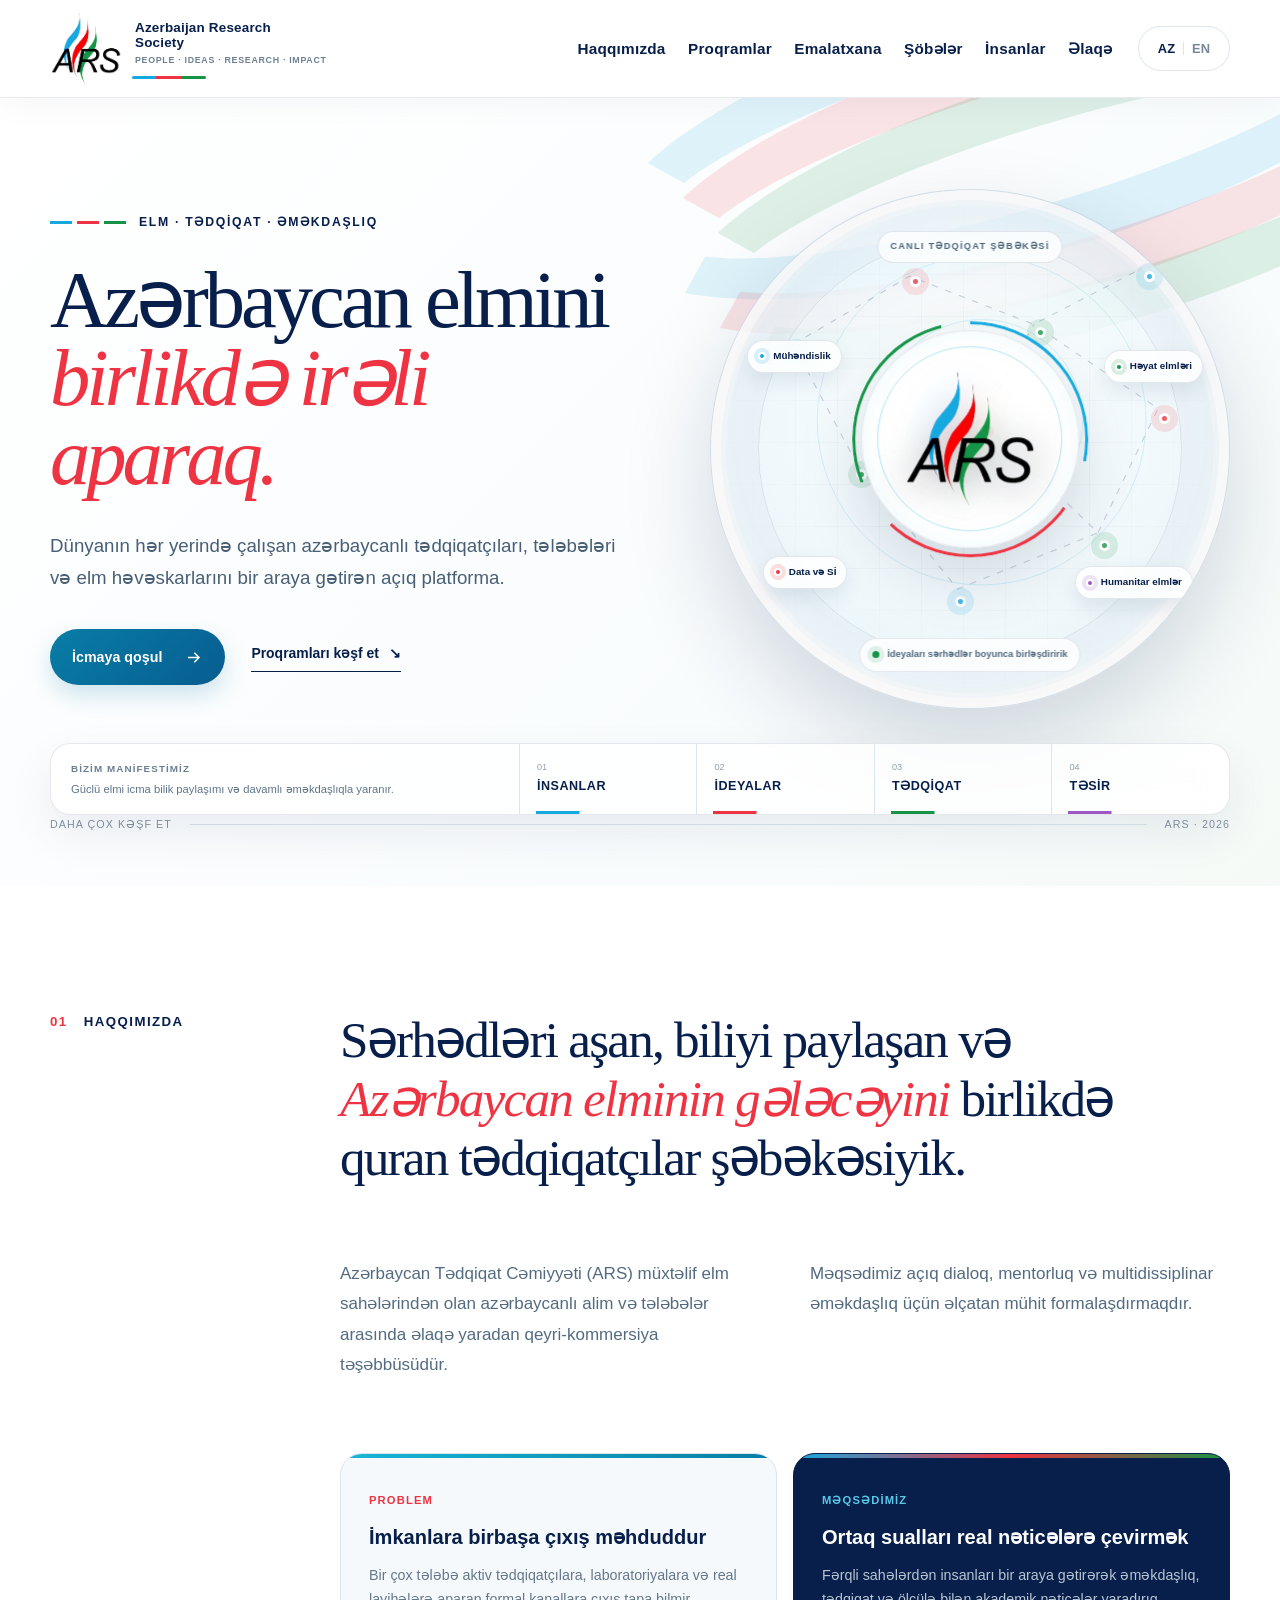
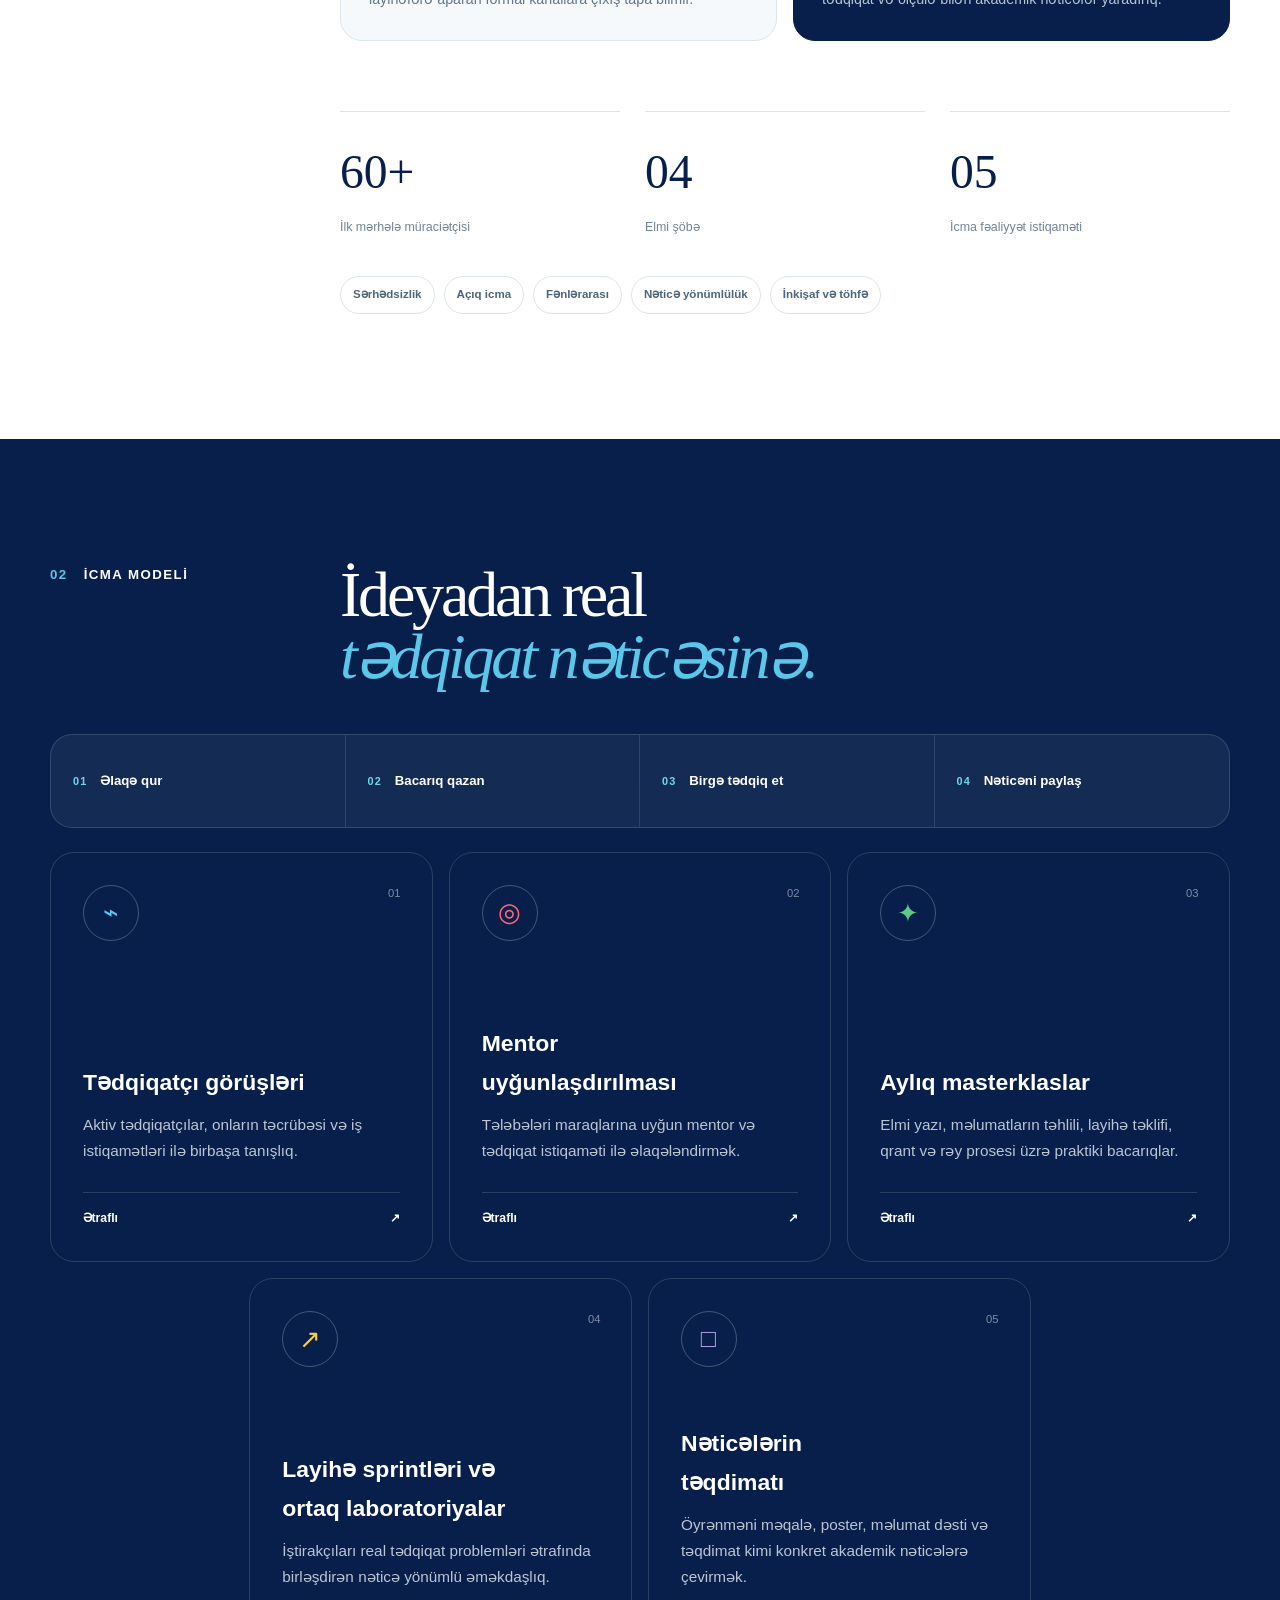
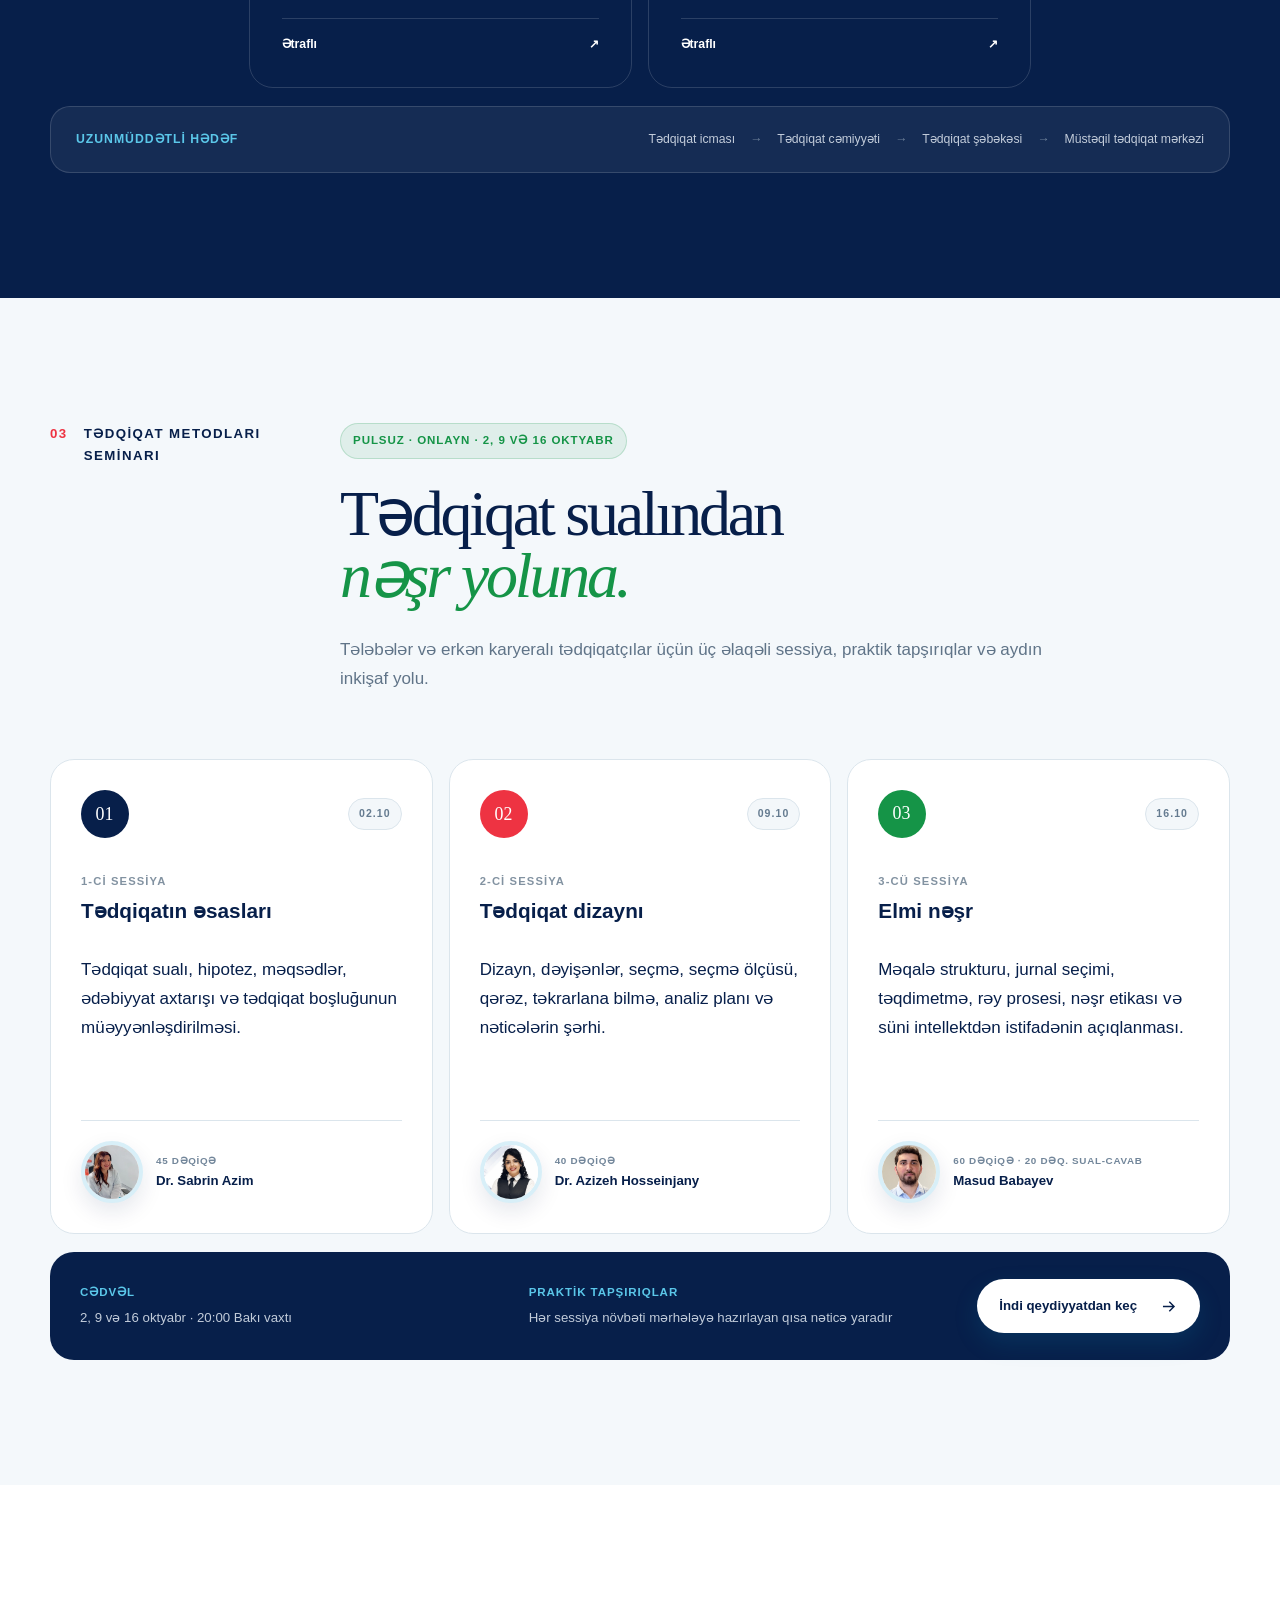
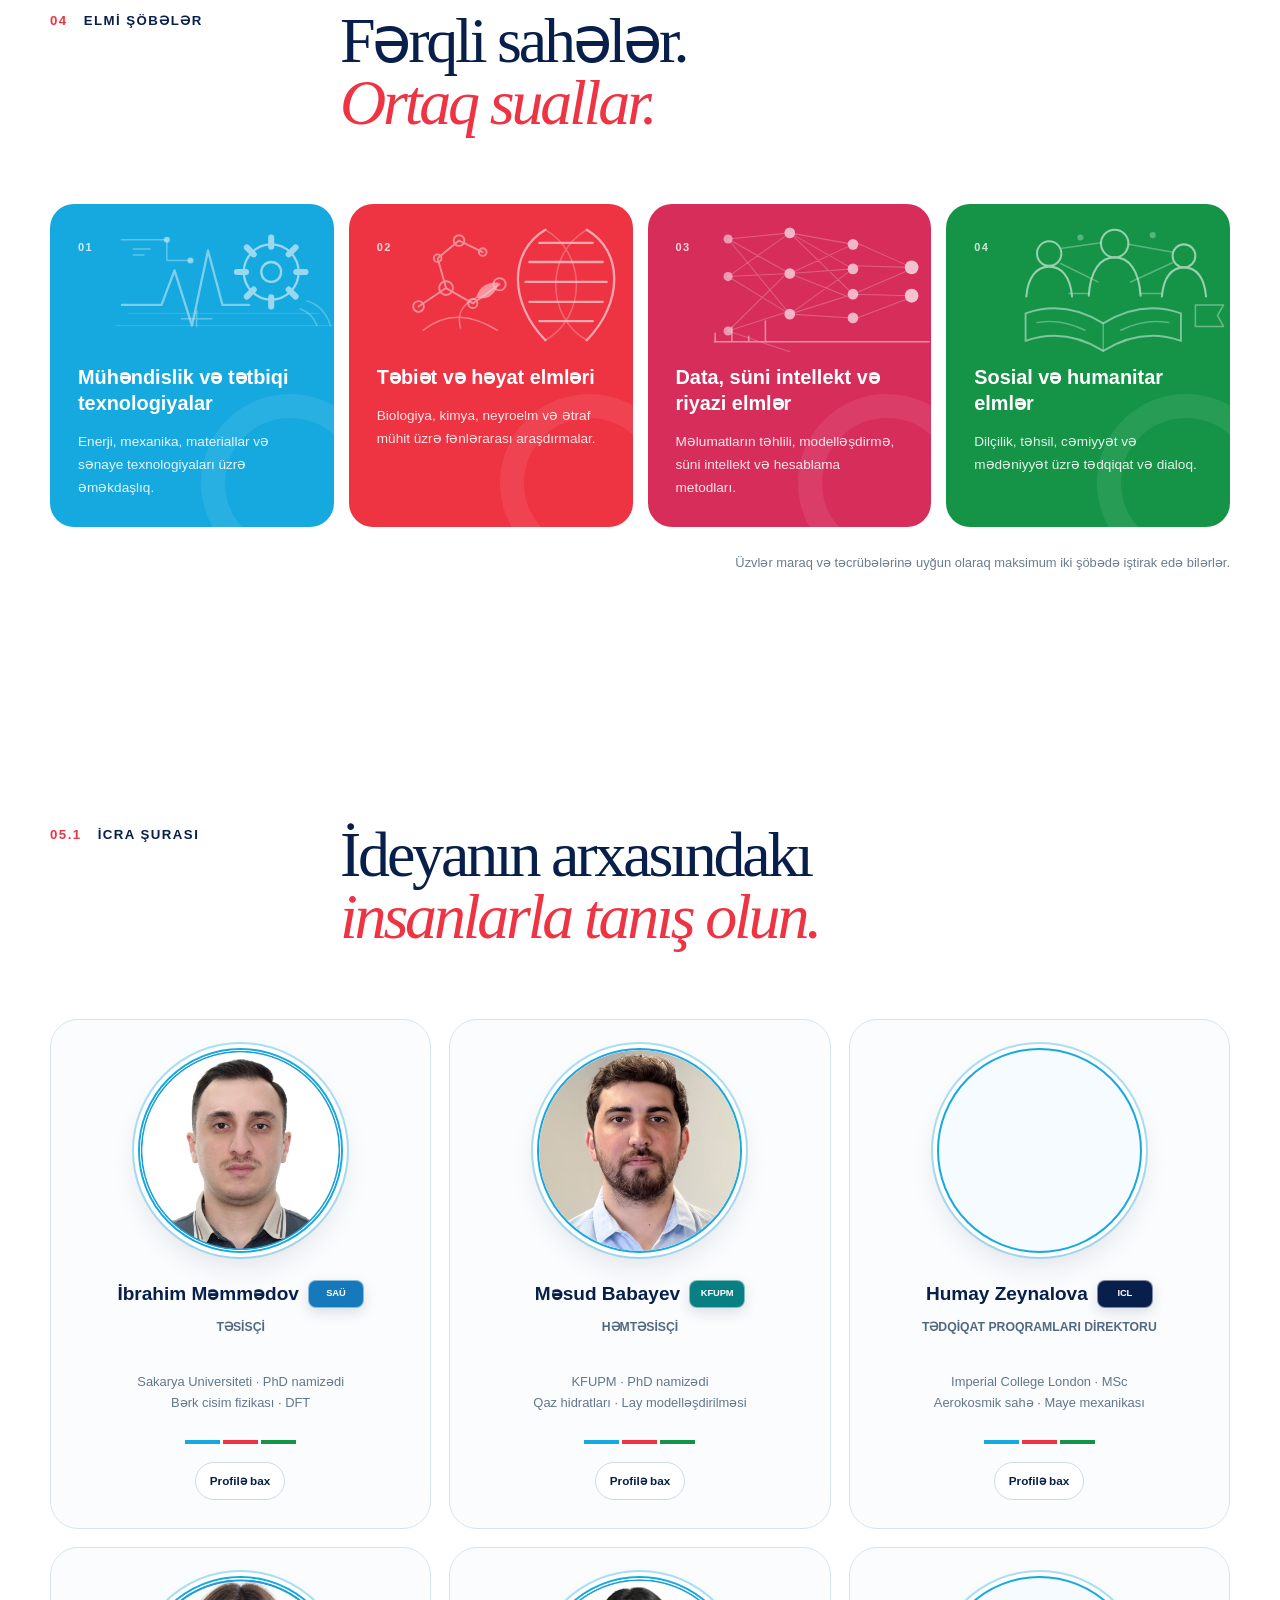
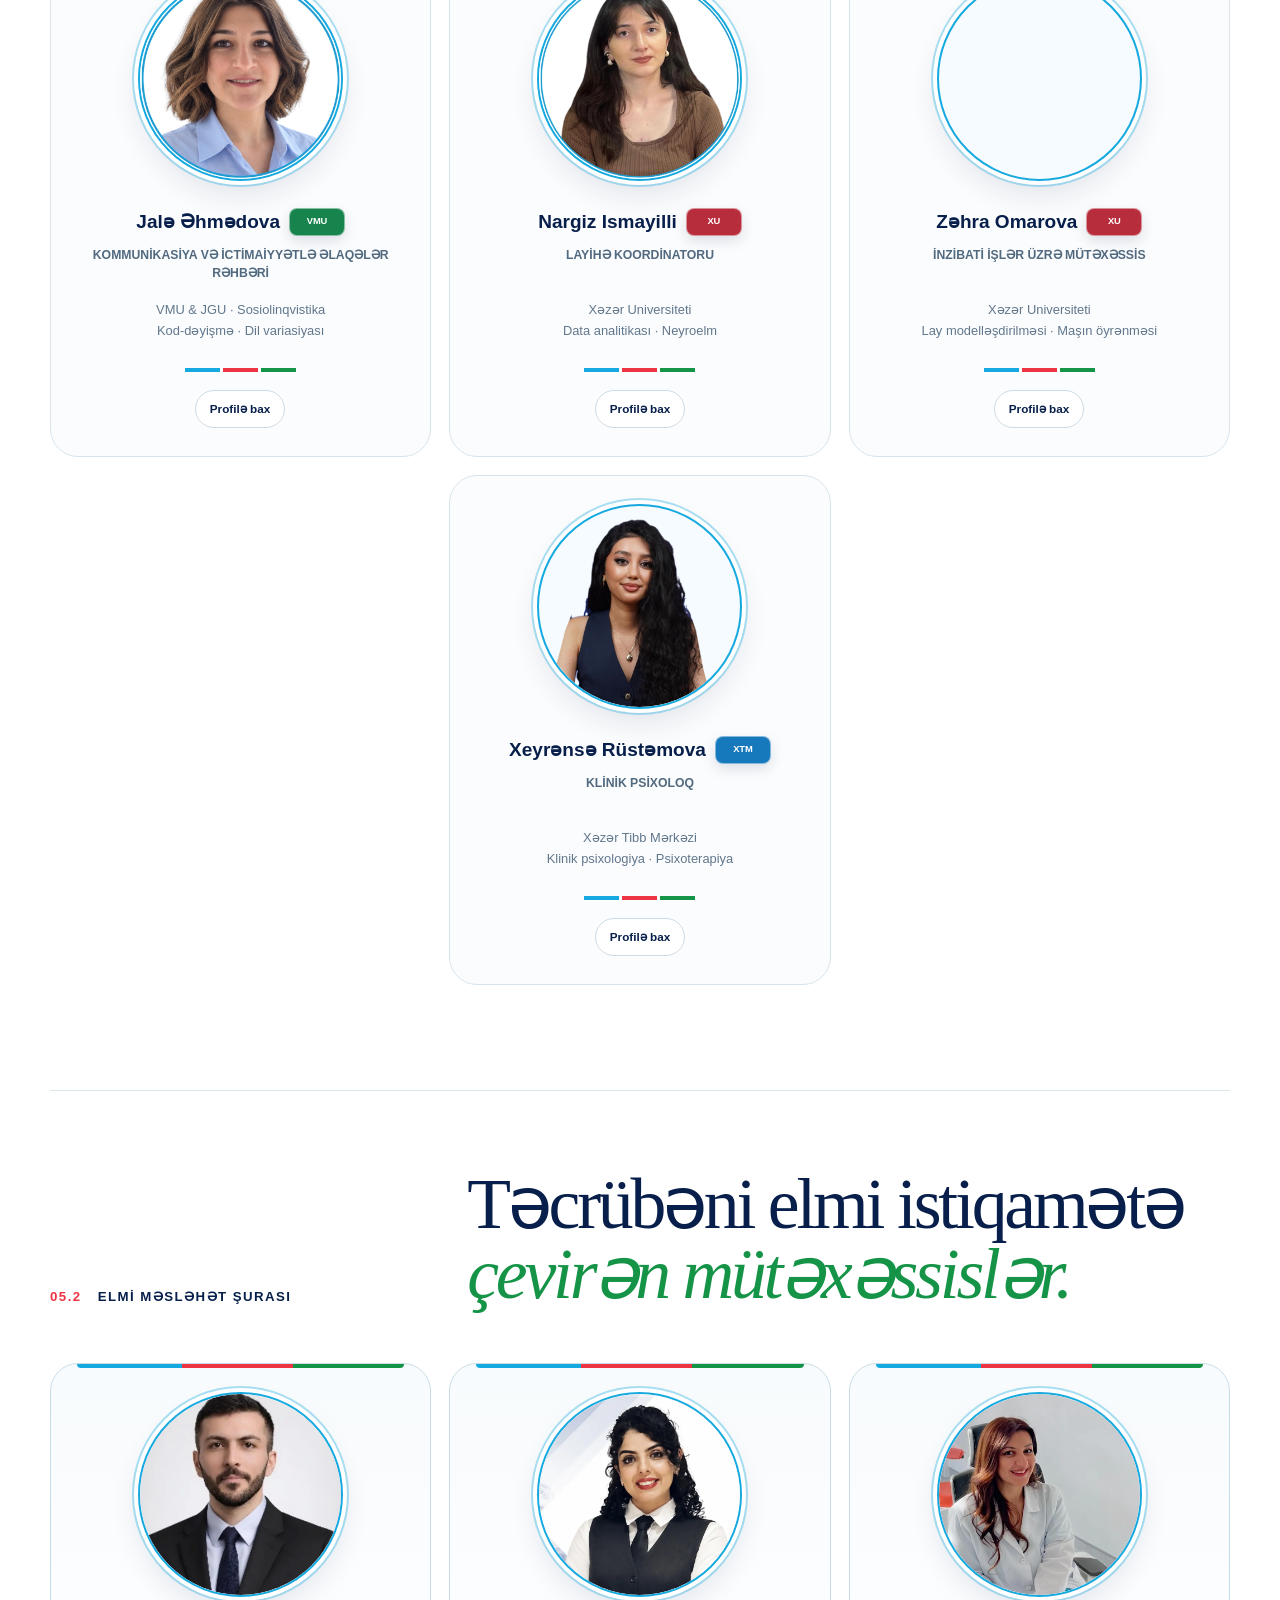
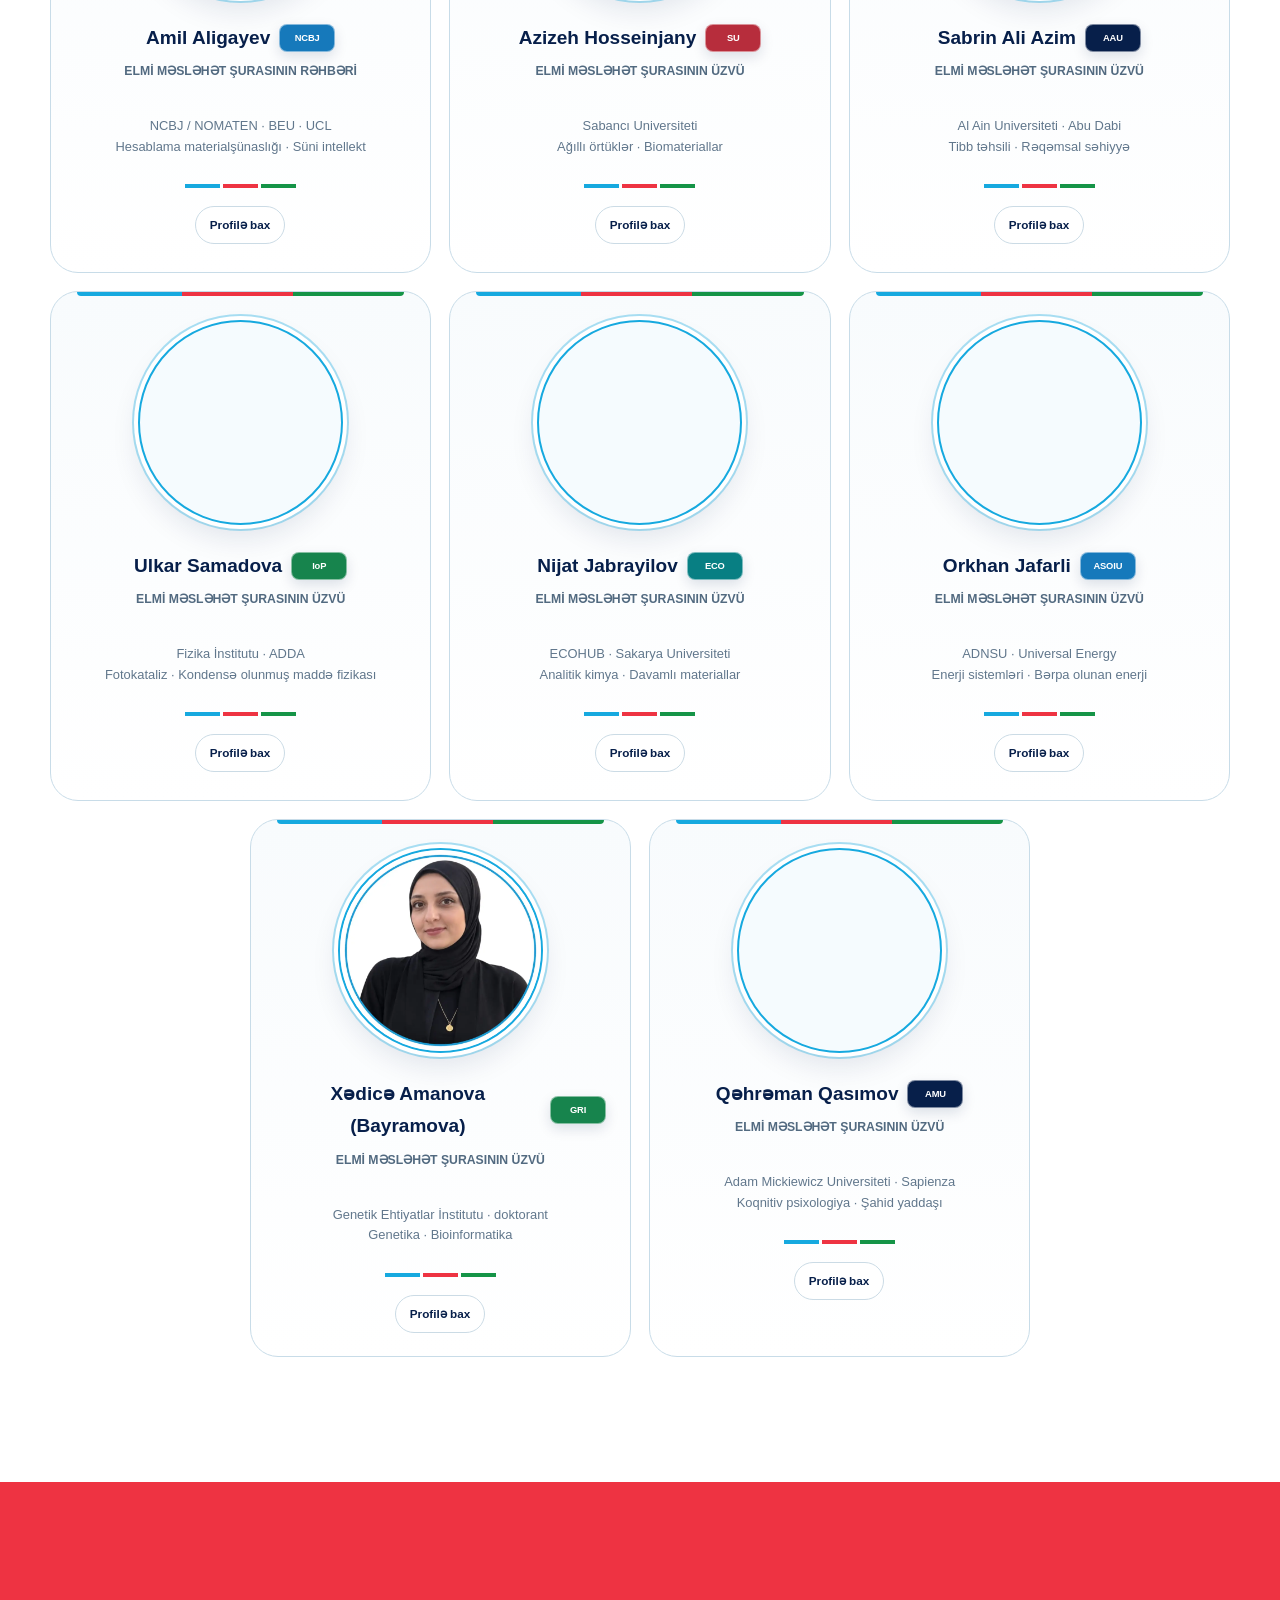
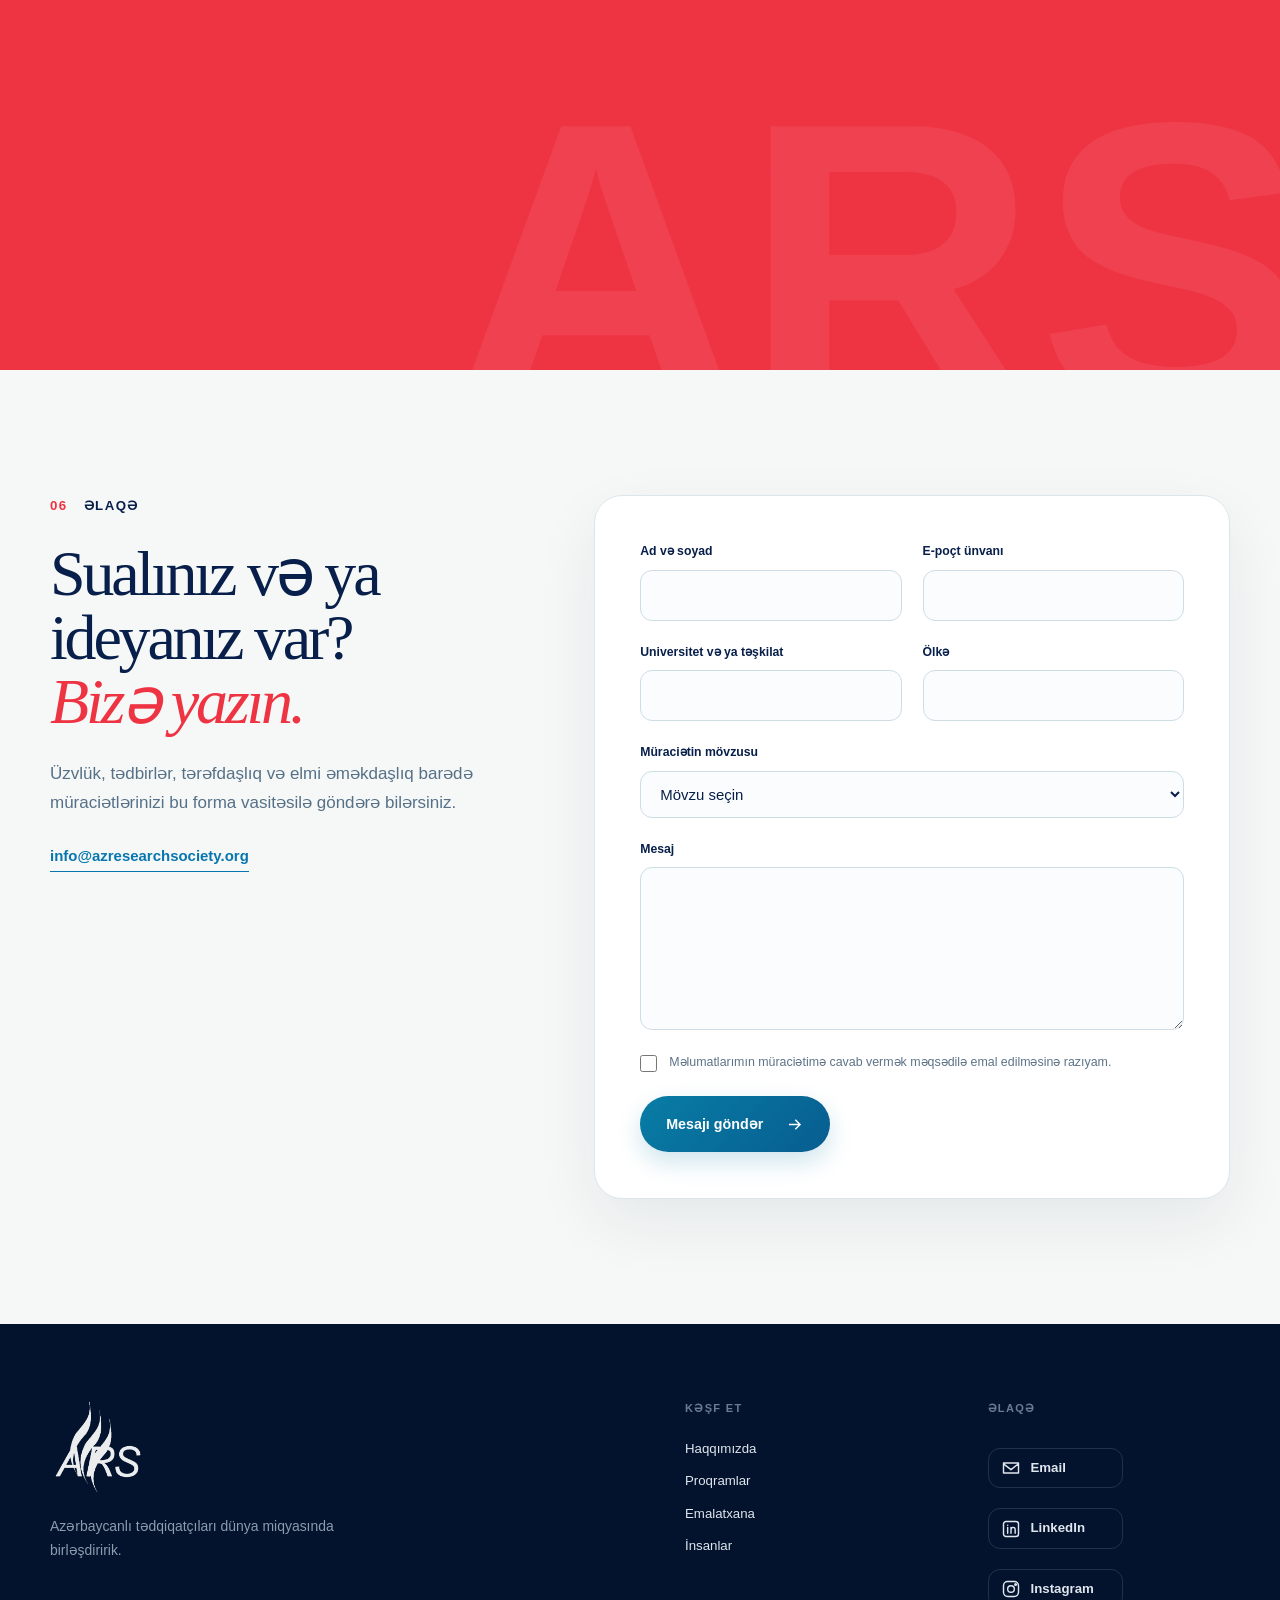
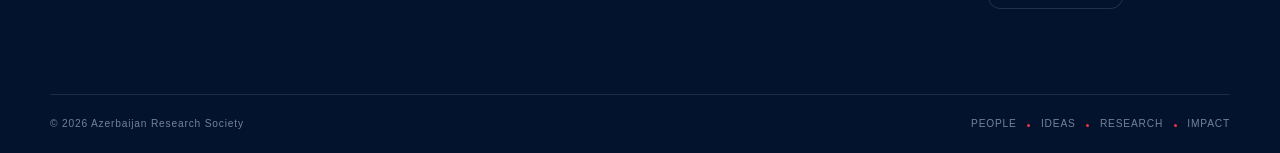
==== commit 7de6d01e: "v32" ====
--- a/index.html
+++ b/index.html
@@ -17,8 +17,8 @@
     <title>Azərbaycan Tədqiqat Cəmiyyəti | ARS</title>
     <link rel="icon" href="assets/ars-logo.png?v=22" />
     <link rel="preload" as="image" href="assets/ars-logo.png?v=22" />
-    <link rel="stylesheet" href="styles.css?v=31" />
-    <script src="script.js?v=31" defer></script>
+    <link rel="stylesheet" href="styles.css?v=32" />
+    <script src="script.js?v=32" defer></script>
   </head>
   <body data-page="home">
     <a class="skip-link" href="#main" data-i18n="skip">Əsas məzmuna keç</a>
@@ -294,7 +294,7 @@
               <div class="section-label"><span>05.2</span><p data-i18n="advisoryLabel">Elmi Məsləhət Şurası</p></div>
               <h2 data-i18n-html="advisoryTitle">Təcrübəni elmi istiqamətə<br /><em>çevirən mütəxəssislər.</em></h2>
             </div>
-            <div class="team-grid advisory-grid">
+            <div class="team-grid advisory-grid advisory-grid-eight">
               <article class="person-card advisory-card reveal" data-profile="amil">
                 <div class="portrait-wrap"><img src="assets/amil.webp?v=14" alt="Amil Aligayev" width="720" height="720" loading="lazy" decoding="async" /></div>
                 <h3>Amil Aligayev</h3><p data-i18n="roleAdvisoryHead">Elmi Məsləhət Şurasının rəhbəri</p><span class="affiliation" data-i18n-html="amilProfile">NCBJ / NOMATEN · BEU · UCL<br />Hesablama materialşünaslığı · Süni intellekt</span><div class="flag-line" aria-hidden="true"><i></i><i></i><i></i></div><button class="profile-open" type="button" data-profile="amil" data-i18n="viewProfile">Profilə bax</button>
@@ -318,6 +318,14 @@
               <article class="person-card advisory-card reveal" data-profile="orkhan">
                 <div class="portrait-wrap"><img src="assets/orkhan.webp?v=22" alt="Orkhan Jafarli" width="720" height="720" loading="lazy" decoding="async" /></div>
                 <h3>Orkhan Jafarli</h3><p data-i18n="roleAdvisory">Elmi Məsləhət Şurasının üzvü</p><span class="affiliation" data-i18n-html="orkhanProfile">ADNSU · Universal Energy<br />Enerji sistemləri · Bərpa olunan enerji</span><div class="flag-line" aria-hidden="true"><i></i><i></i><i></i></div><button class="profile-open" type="button" data-profile="orkhan" data-i18n="viewProfile">Profilə bax</button>
+              </article>
+              <article class="person-card advisory-card reveal" data-profile="xedice">
+                <div class="portrait-wrap"><img src="assets/xedice.webp?v=32" alt="Xədicə Amanova (Bayramova)" width="720" height="720" loading="lazy" decoding="async" /></div>
+                <h3>Xədicə Amanova (Bayramova)</h3><p data-i18n="roleAdvisory">Elmi Məsləhət Şurasının üzvü</p><span class="affiliation" data-i18n-html="xediceProfile">Genetik Ehtiyatlar İnstitutu · doktorant<br />Genetika · Bioinformatika</span><div class="flag-line" aria-hidden="true"><i></i><i></i><i></i></div><button class="profile-open" type="button" data-profile="xedice" data-i18n="viewProfile">Profilə bax</button>
+              </article>
+              <article class="person-card advisory-card reveal" data-profile="gehreman">
+                <div class="portrait-wrap"><img src="assets/gehreman.webp?v=32" alt="Qəhrəman Qasımov" width="720" height="720" loading="lazy" decoding="async" /></div>
+                <h3>Qəhrəman Qasımov</h3><p data-i18n="roleAdvisory">Elmi Məsləhət Şurasının üzvü</p><span class="affiliation" data-i18n-html="gehremanProfile">Adam Mickiewicz Universiteti · Sapienza<br />Koqnitiv psixologiya · Şahid yaddaşı</span><div class="flag-line" aria-hidden="true"><i></i><i></i><i></i></div><button class="profile-open" type="button" data-profile="gehreman" data-i18n="viewProfile">Profilə bax</button>
               </article>
             </div>
           </div>
@@ -443,7 +451,9 @@
           { "@type": "Person", "name": "Sabrin Ali Azim", "jobTitle": "Scientific Advisory Board Member", "affiliation": { "@type": "CollegeOrUniversity", "name": "Al Ain University", "address": "Abu Dhabi, United Arab Emirates" }, "sameAs": ["https://orcid.org/0000-0002-8933-2196", "https://www.scopus.com/authid/detail.uri?authorId=57189626522", "https://www.researchgate.net/profile/Sabrin-Azim"] },
           { "@type": "Person", "name": "Ulkar Samadova", "jobTitle": "Scientific Advisory Board Member", "email": "ulkar.samadova@adda.edu.az", "sameAs": ["https://orcid.org/0000-0002-8564-9217", "https://scholar.google.com/citations?user=MW93RKoAAAAJ"] },
           { "@type": "Person", "name": "Nijat Jabrayilov", "jobTitle": "Scientific Advisory Board Member", "sameAs": ["https://orcid.org/0000-0003-0331-0090", "https://scholar.google.com/citations?user=rKFDNfEAAAAJ&hl=tr&authuser=1", "https://www.researchgate.net/profile/Nijat-Jabrayilov?ev=hdr_xprf"] },
-          { "@type": "Person", "name": "Orkhan Jafarli", "jobTitle": "Scientific Advisory Board Member", "email": "orkhanjafarr@gmail.com", "affiliation": { "@type": "CollegeOrUniversity", "name": "Azerbaijan State Oil and Industry University" }, "sameAs": ["https://www.linkedin.com/in/orkhan-jafarli-9188b71b4/", "https://scholar.google.com/citations?user=LxQSDdYAAAAJ&hl=ru"] }
+          { "@type": "Person", "name": "Orkhan Jafarli", "jobTitle": "Scientific Advisory Board Member", "email": "orkhanjafarr@gmail.com", "affiliation": { "@type": "CollegeOrUniversity", "name": "Azerbaijan State Oil and Industry University" }, "sameAs": ["https://www.linkedin.com/in/orkhan-jafarli-9188b71b4/", "https://scholar.google.com/citations?user=LxQSDdYAAAAJ&hl=ru"] },
+          { "@type": "Person", "name": "Xədicə Amanova (Bayramova)", "jobTitle": "Scientific Advisory Board Member", "email": "khadijamanzadeh@gmail.com", "affiliation": { "@type": "ResearchOrganization", "name": "Genetic Resources Institute" }, "sameAs": ["https://www.linkedin.com/in/khadija-amanzadeh/", "https://www.researchgate.net/publication/[base64]"] },
+          { "@type": "Person", "name": "Qəhrəman Qasımov", "jobTitle": "Scientific Advisory Board Member", "affiliation": [{ "@type": "CollegeOrUniversity", "name": "Adam Mickiewicz University" }, { "@type": "CollegeOrUniversity", "name": "Sapienza University of Rome" }] }
         ]
       }
     </script>
--- a/styles.css
+++ b/styles.css
@@ -488,6 +488,10 @@
 .advisory-heading h2 em { color: var(--green); font-weight: 400; }
 .advisory-grid { grid-template-columns: repeat(3, minmax(0, 1fr)); }
 .advisory-grid .person-card { grid-column: auto; }
+.advisory-grid-eight { grid-template-columns: repeat(6, minmax(0, 1fr)); }
+.advisory-grid-eight .person-card { grid-column: span 2; }
+.advisory-grid-eight .person-card:nth-last-child(2) { grid-column: 2 / span 2; }
+.advisory-grid-eight .person-card:last-child { grid-column: 4 / span 2; }
 .advisory-card { position: relative; background: linear-gradient(180deg, #f8fbfd 0%, #ffffff 100%); border-color: #c8dce8; }
 .advisory-card::before { content: ""; position: absolute; inset: 0 26px auto; height: 4px; background: linear-gradient(90deg, var(--blue) 0 32%, var(--red) 32% 66%, var(--green) 66%); border-radius: 0 0 4px 4px; }
 .advisory-card .portrait-wrap { box-shadow: 0 0 0 4px #fff, 0 0 0 6px rgba(22,169,223,.35), 0 14px 28px rgba(7,31,74,.1); }
@@ -521,6 +525,12 @@
 .structure-connector::before { top: -3px; }.structure-connector::after { bottom: -3px; border-color: var(--green); }
 .structure-connector span { position: absolute; left: 50%; top: 50%; width: min(68vw, 700px); height: 1px; background: linear-gradient(90deg, transparent, rgba(7,31,74,.16), transparent); transform: translate(-50%, -50%); }
 .scientific-structure .board-level-label { background: var(--green); }
+.scientific-structure .board-team-members { grid-template-columns: repeat(8, minmax(0, 1fr)); }
+.scientific-structure .board-team-members .person-card { grid-column: span 2; }
+.scientific-structure .board-team-members .person-card:nth-child(4) { grid-column: span 2; }
+.scientific-structure .board-team-members .person-card:nth-child(5) { grid-column: 2 / span 2; }
+.scientific-structure .board-team-members .person-card:nth-child(6) { grid-column: 4 / span 2; }
+.scientific-structure .board-team-members .person-card:nth-child(7) { grid-column: 6 / span 2; }
 .chair-card { border-color: rgba(21,148,71,.46) !important; box-shadow: 0 25px 65px rgba(21,148,71,.12) !important; }
 .chair-badge { display: inline-flex; margin: 0 auto 20px; padding: 6px 11px; color: #0d7136; background: #eaf7ef; border: 1px solid #c5e8d2; border-radius: 999px; font-size: .62rem; font-weight: 850; letter-spacing: .07em; text-transform: uppercase; }
 
@@ -629,7 +639,7 @@
   .hero { min-height: calc(100vh - 84px); }.hero-grid { grid-template-columns: 1fr; gap: 45px; padding-block: 70px 35px; }.hero-card { max-width: 520px; }.hero-network { width: min(78vw, 680px); right: -190px; opacity: .3; }.living-logo-scene { width: min(570px, 82vw); justify-self: center; }.living-logo-scene .hero-network { width: 96%; right: auto; opacity: .78; }.hero-manifesto { grid-template-columns: repeat(4, 1fr); }.manifesto-intro { grid-column: 1 / -1; border-bottom: 1px solid var(--line); }.manifesto-step:nth-child(2) { border-left: 0; }
   .split-layout, .section-heading, .workshop-intro, .advisory-heading { grid-template-columns: 1fr; gap: 28px; }.program-grid, .team-grid, .department-grid { grid-template-columns: repeat(2, 1fr); }
   .home-executive-grid > .person-card:last-child:nth-child(3n + 1) { grid-column: 1 / -1; width: calc(50% - 9px); justify-self: center; }
-  .advisory-grid { grid-template-columns: repeat(2, 1fr); }.advisory-grid .person-card, .advisory-grid .person-card:nth-child(4), .advisory-grid .person-card:nth-child(5) { grid-column: auto; }
+  .advisory-grid, .advisory-grid-eight { grid-template-columns: repeat(2, 1fr); }.advisory-grid .person-card, .advisory-grid .person-card:nth-child(4), .advisory-grid .person-card:nth-child(5), .advisory-grid-eight .person-card, .advisory-grid-eight .person-card:nth-last-child(2), .advisory-grid-eight .person-card:last-child { grid-column: auto; }
   .board-intro { grid-template-columns: 1fr; gap: 26px; }.choice-card { min-height: 360px; padding: 34px; }
   .program-card, .community-model .program-card:nth-child(4), .community-model .program-card:nth-child(5) { grid-column: auto; }
   .program-overview { grid-template-columns: repeat(2, 1fr); }.program-overview a:nth-child(2) { border-right: 0; }.program-overview a:nth-child(-n+2) { border-bottom: 1px solid rgba(255,255,255,.12); }
@@ -639,7 +649,7 @@
   .workshop-weeks { grid-template-columns: 1fr; }.workshop-week { min-height: 0; }.workshop-details { grid-template-columns: 1fr 1fr; }.workshop-details .button { width: max-content; }
   .community-inner { grid-template-columns: 1fr; gap: 48px; }.community-copy { max-width: 480px; }
   .contact-layout { grid-template-columns: 1fr; gap: 42px; }.contact-intro { position: static; }
-  .board-team-members { grid-template-columns: repeat(2, 1fr); }.board-team-members .person-card, .board-team-members .person-card:nth-child(4), .board-team-members .person-card:nth-child(5) { grid-column: auto; }.board-visualization { padding: 34px 24px; }.board-level { padding-inline: 18px; }
+  .board-team-members, .scientific-structure .board-team-members { grid-template-columns: repeat(2, 1fr); }.board-team-members .person-card, .board-team-members .person-card:nth-child(4), .board-team-members .person-card:nth-child(5), .scientific-structure .board-team-members .person-card, .scientific-structure .board-team-members .person-card:nth-child(4), .scientific-structure .board-team-members .person-card:nth-child(5), .scientific-structure .board-team-members .person-card:nth-child(6), .scientific-structure .board-team-members .person-card:nth-child(7) { grid-column: auto; }.board-visualization { padding: 34px 24px; }.board-level { padding-inline: 18px; }
 }
 
 @media (max-width: 600px) {
@@ -649,7 +659,7 @@
   .hero h1 { font-size: clamp(3rem, 14vw, 4.5rem); }.hero-grid { padding-top: 54px; }.hero-actions { align-items: flex-start; flex-direction: column; }.ribbon { right: -520px; }.hero-network { width: 125vw; right: -78vw; opacity: .2; }.living-logo-scene { width: min(100%, 500px); }.living-logo-scene .hero-network { width: 96%; right: auto; opacity: .7; }.discipline-node { padding: 6px 8px; font-size: .5rem; }.scene-kicker { top: 6%; font-size: .48rem; }.scene-status { bottom: 5.5%; max-width: 72%; font-size: .48rem; white-space: normal; text-align: center; }.identity-core { width: 40%; }.hero-manifesto { grid-template-columns: 1fr 1fr; }.manifesto-intro { grid-column: 1 / -1; }.manifesto-step { min-height: 64px; border-top: 1px solid var(--line); }.manifesto-step:nth-child(even) { border-left: 0; }.back-to-top { width: 44px; height: 44px; }
   .section { padding: 85px 0; }.about-columns, .purpose-grid, .stats { grid-template-columns: 1fr; gap: 22px; }.stats { margin-top: 45px; }.stats > div { display: flex; align-items: baseline; gap: 18px; }
   .page-hero { padding: 78px 0 68px; }.people-choice-section, .board-page, .content-page { padding: 72px 0 90px; }.choice-grid { grid-template-columns: 1fr; }.choice-card { min-height: 330px; padding: 30px; }
-  .section-heading { margin-bottom: 45px; }.program-grid, .team-grid, .department-grid { grid-template-columns: 1fr; }.program-card { min-height: 350px; }
+  .section-heading { margin-bottom: 45px; }.program-grid, .team-grid, .advisory-grid-eight, .department-grid { grid-template-columns: 1fr; }.program-card { min-height: 350px; }
   .home-executive-grid > .person-card:last-child:nth-child(3n + 1) { grid-column: auto; width: auto; justify-self: stretch; }
   .program-overview { margin-top: -8px; }.program-overview a { min-height: 76px; padding: 17px; }.programs-page { padding-top: 78px; }.program-pathway-heading { margin-bottom: 38px; }.program-pathway { border-radius: 22px; }.program-tab { min-height: 88px; padding: 18px; }.program-tab::after { left: 17px; }.program-tab[aria-selected="true"]::after { right: 17px; }.program-panel { gap: 28px; padding: 25px 20px; }.program-stage-summary { margin-bottom: 30px; }.program-feature-grid { grid-template-columns: 1fr; }.program-panel-visual { min-height: 235px; }.program-outcome { padding: 17px; }
   .advisory-board { margin-top: 72px; padding-top: 58px; }.advisory-heading { margin-bottom: 42px; }
@@ -659,7 +669,7 @@
   .form-grid { grid-template-columns: 1fr; }.form-field-wide { grid-column: auto; }.form-actions { align-items: stretch; flex-direction: column; }.form-actions .button { width: 100%; }.form-status { text-align: center; }
   .profile-dialog { width: 100%; height: 100dvh; max-height: 100dvh; border-left: 0; border-radius: 0; }.profile-header { grid-template-columns: 1fr; gap: 20px; padding: 58px 24px 34px; }.profile-header img { width: 125px; height: 125px; }.profile-content { gap: 28px; padding: 30px 24px 48px; }#profile-bio { grid-template-columns: 1fr; gap: 16px; }.profile-close { top: 10px; margin: 10px 10px -52px 0; }
   .board-preview { transform: scale(.82); transform-origin: left center; }.board-preview img { width: 60px; height: 60px; }.board-preview .preview-head { width: 72px; height: 72px; }
-  .board-visualization { padding: 20px 14px; border-radius: 24px; }.board-level { padding: 48px 12px 18px; border-radius: 20px; }.board-leaders, .board-team-members { grid-template-columns: 1fr; }.board-chair-grid { grid-template-columns: 1fr; }.board-visualization .person-card { min-height: 390px; }.structure-connector { height: 54px; }.board-hint { justify-content: flex-start; }
+  .board-visualization { padding: 20px 14px; border-radius: 24px; }.board-level { padding: 48px 12px 18px; border-radius: 20px; }.board-leaders, .board-team-members, .scientific-structure .board-team-members { grid-template-columns: 1fr; }.board-chair-grid { grid-template-columns: 1fr; }.board-visualization .person-card { min-height: 390px; }.structure-connector { height: 54px; }.board-hint { justify-content: flex-start; }
   .footer-top { grid-template-columns: 1fr; gap: 45px; }.footer-bottom { flex-direction: column; }.footer-bottom span:last-child { line-height: 2; }
 }
 
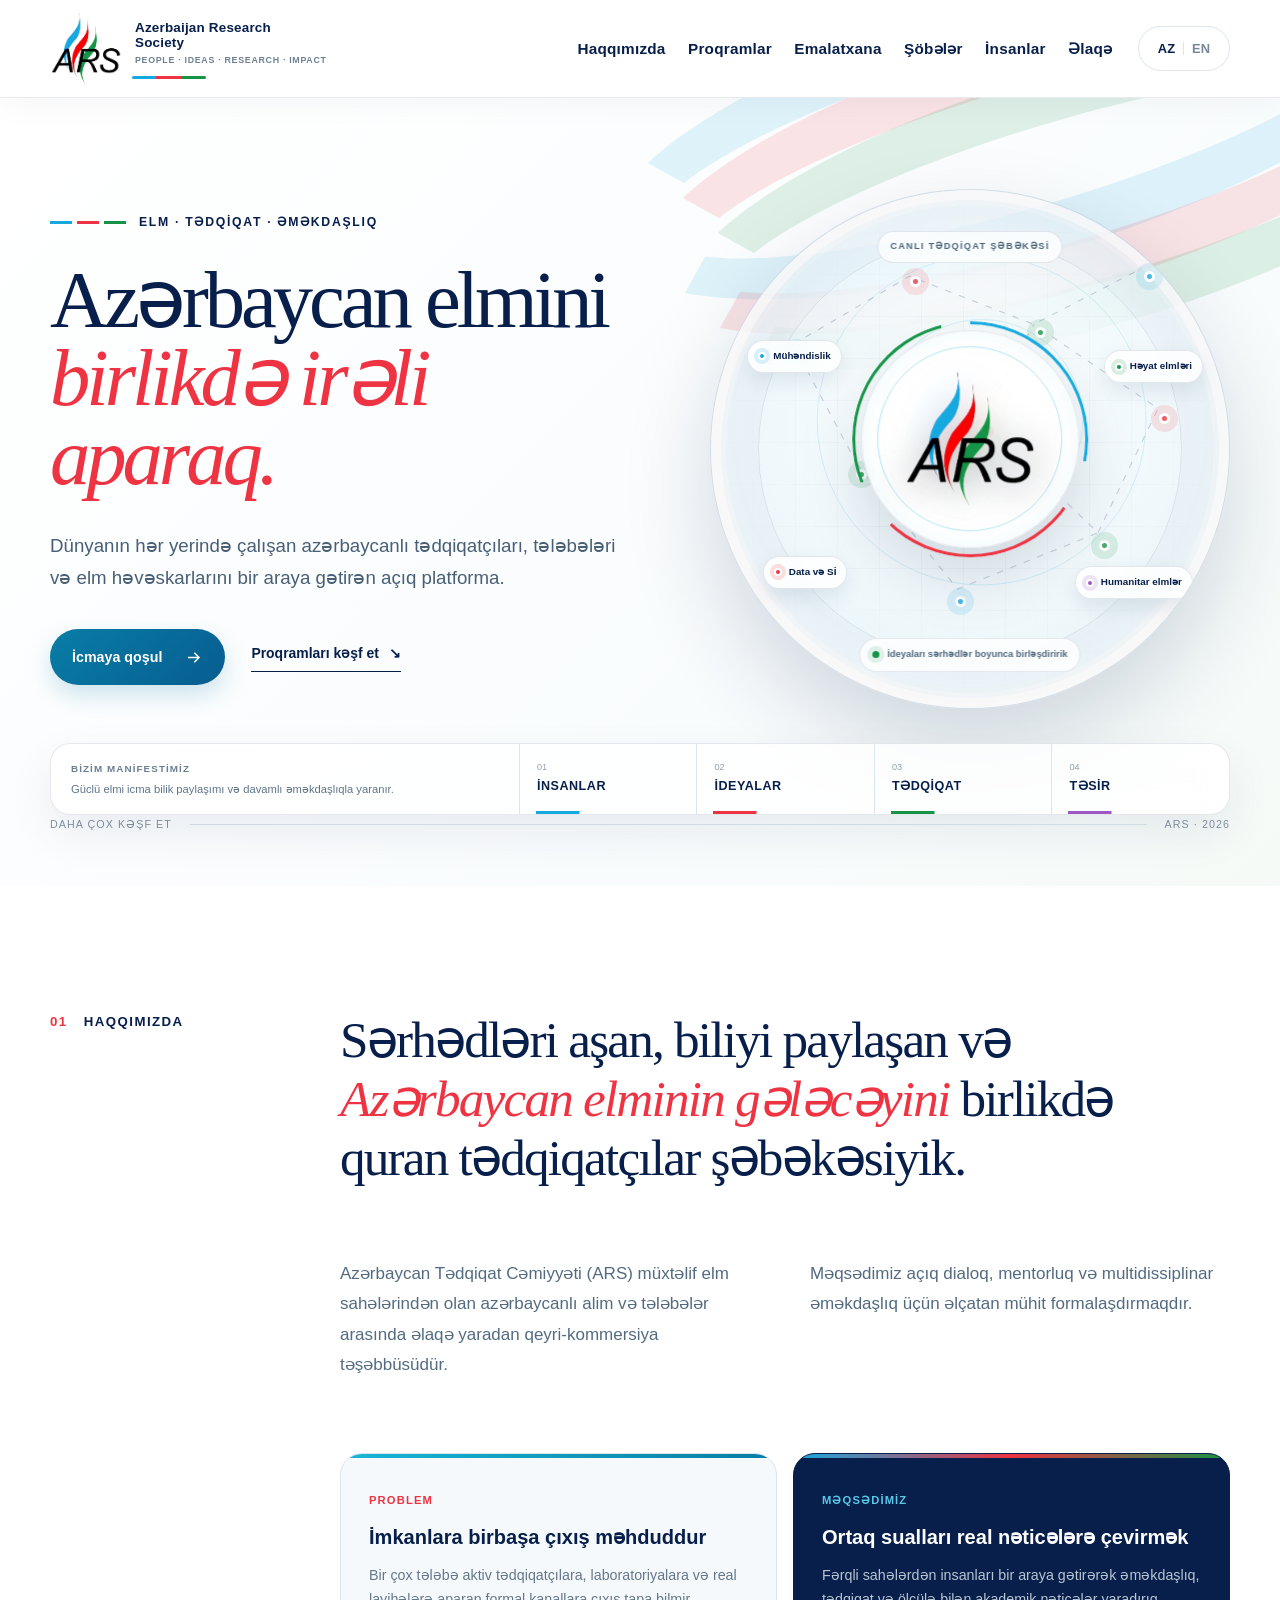
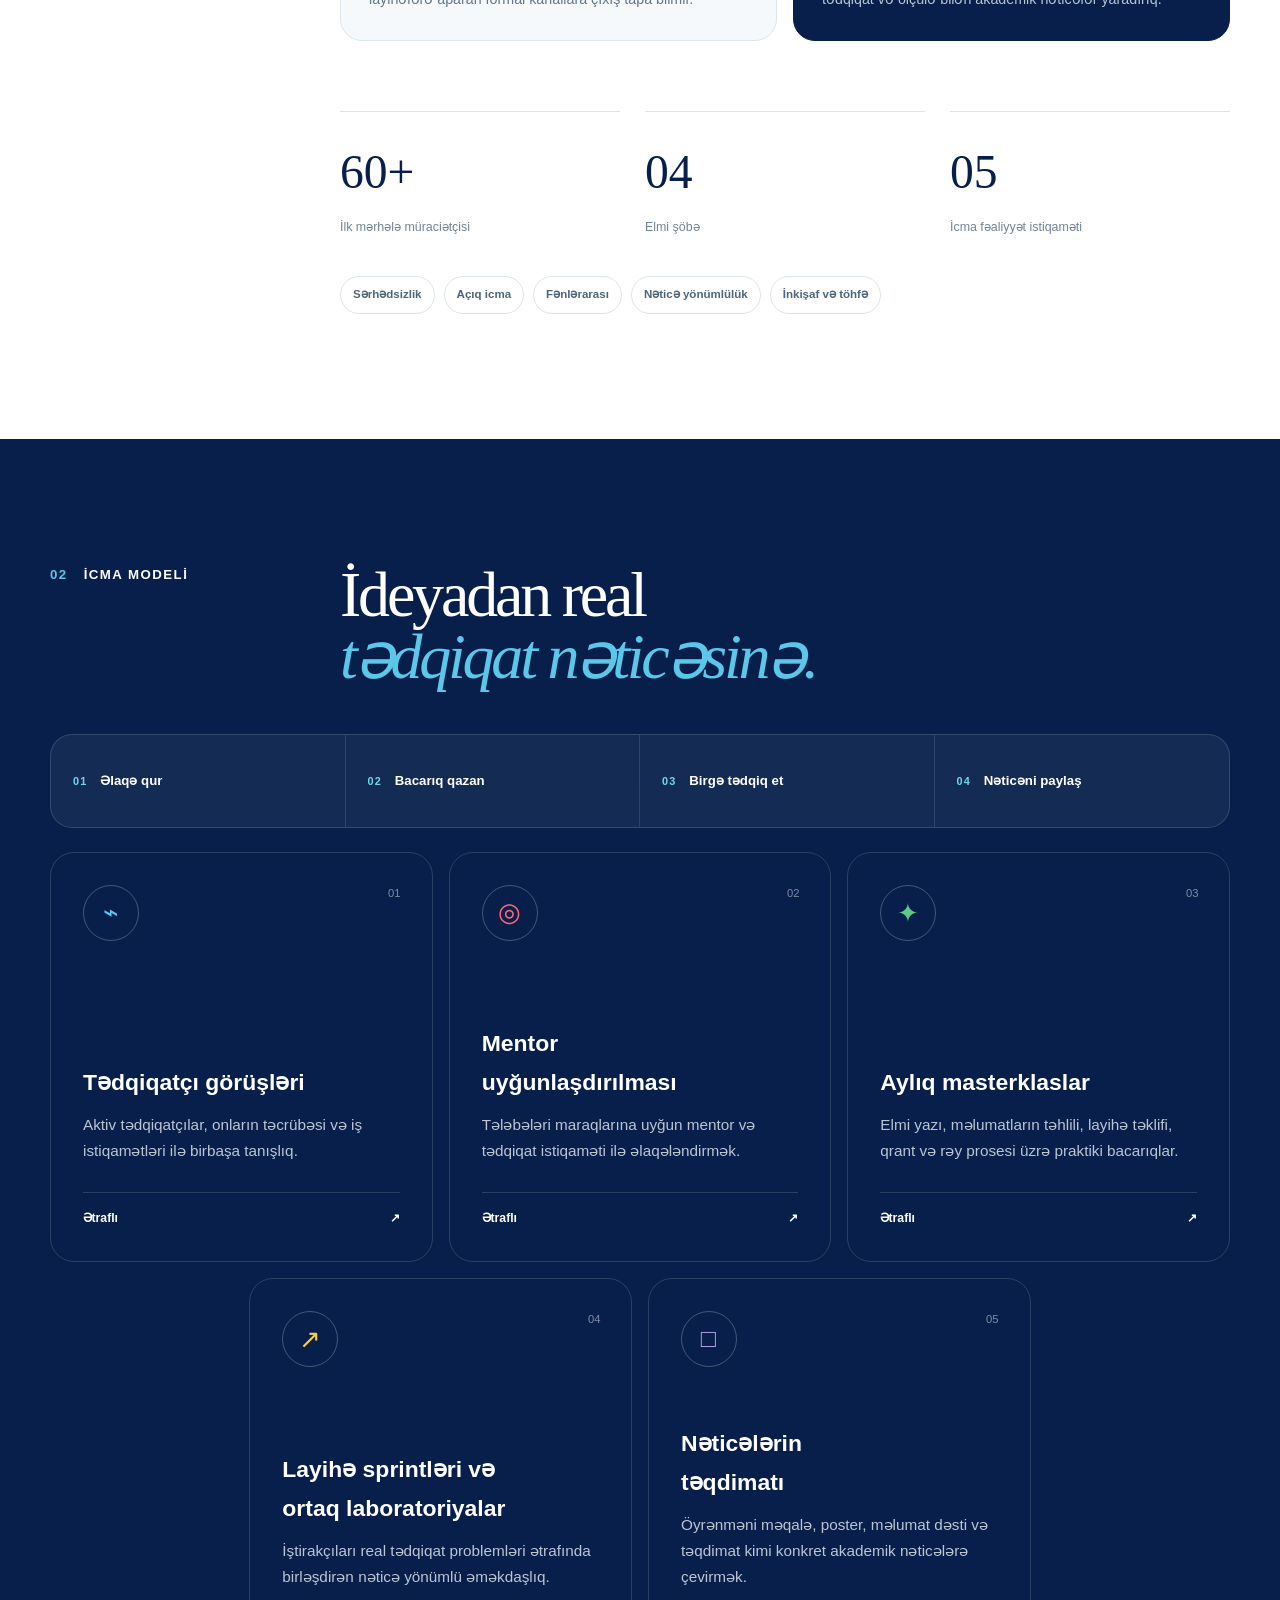
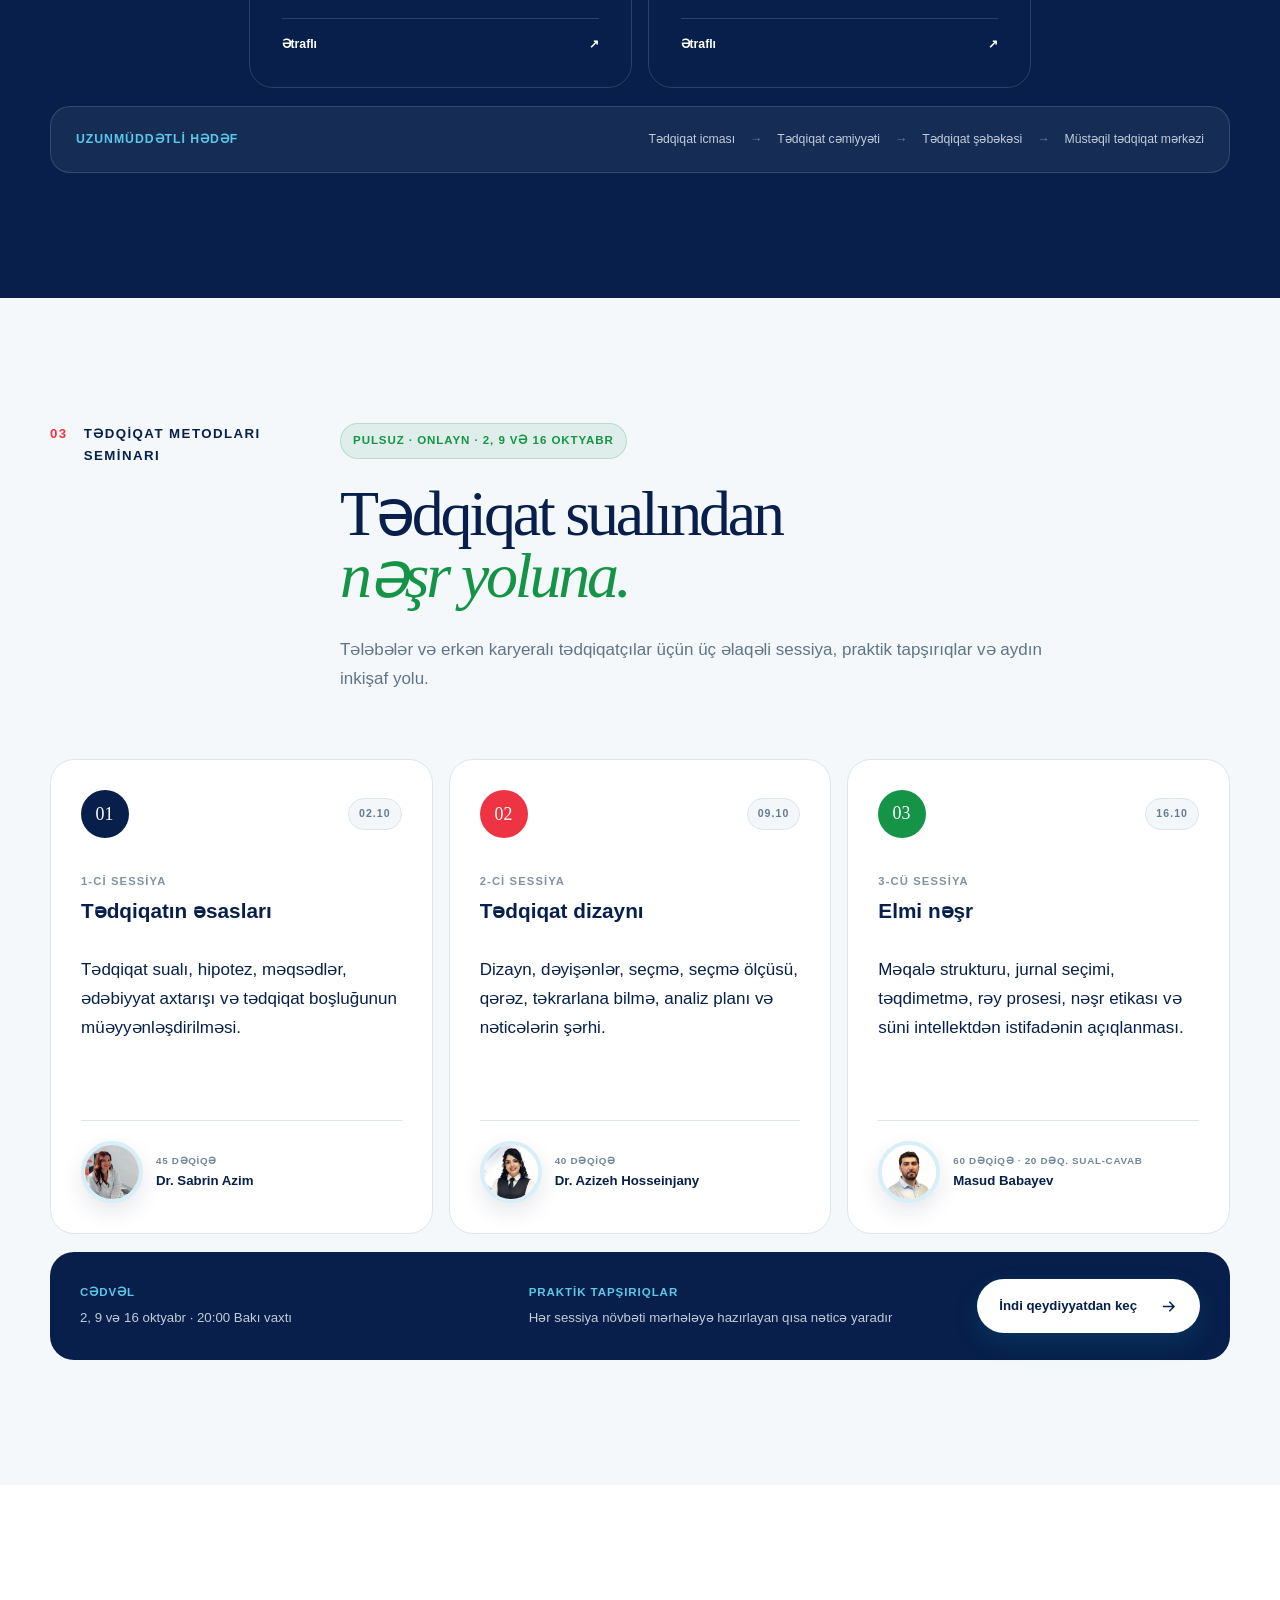
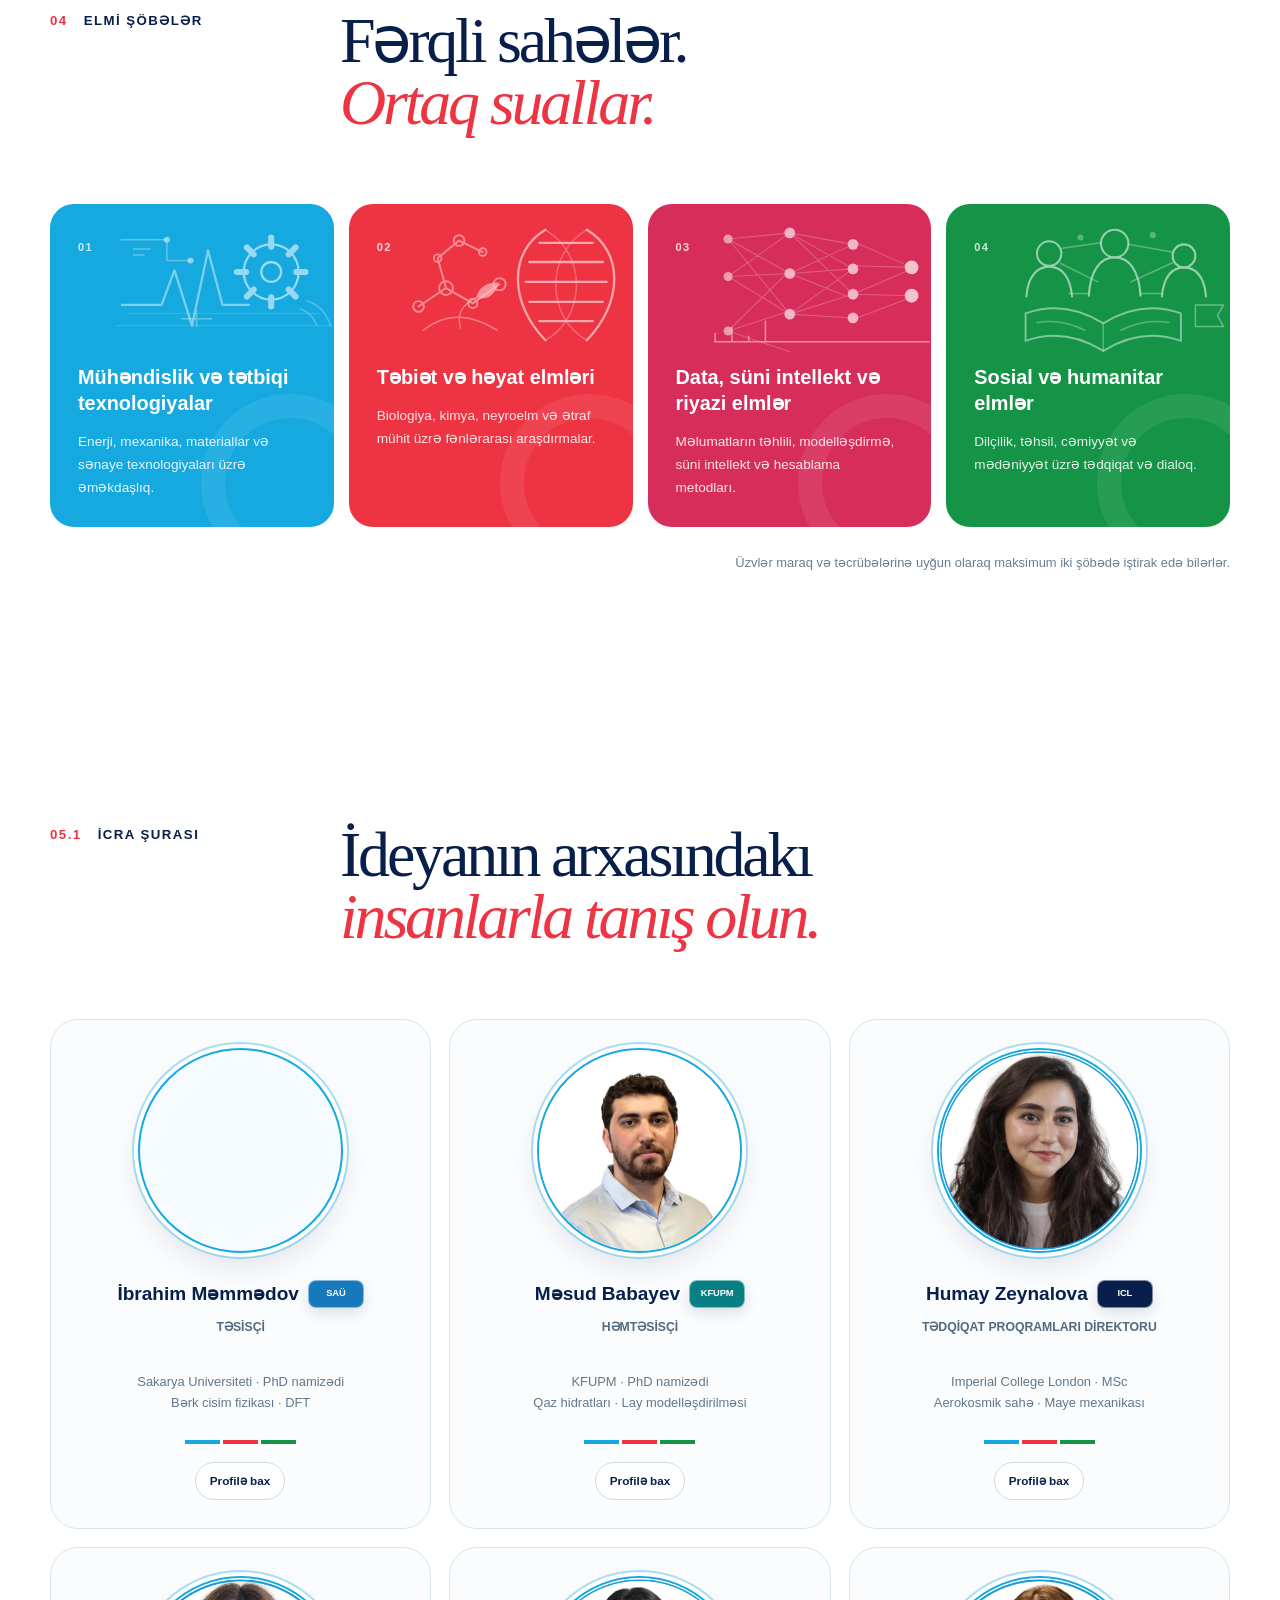
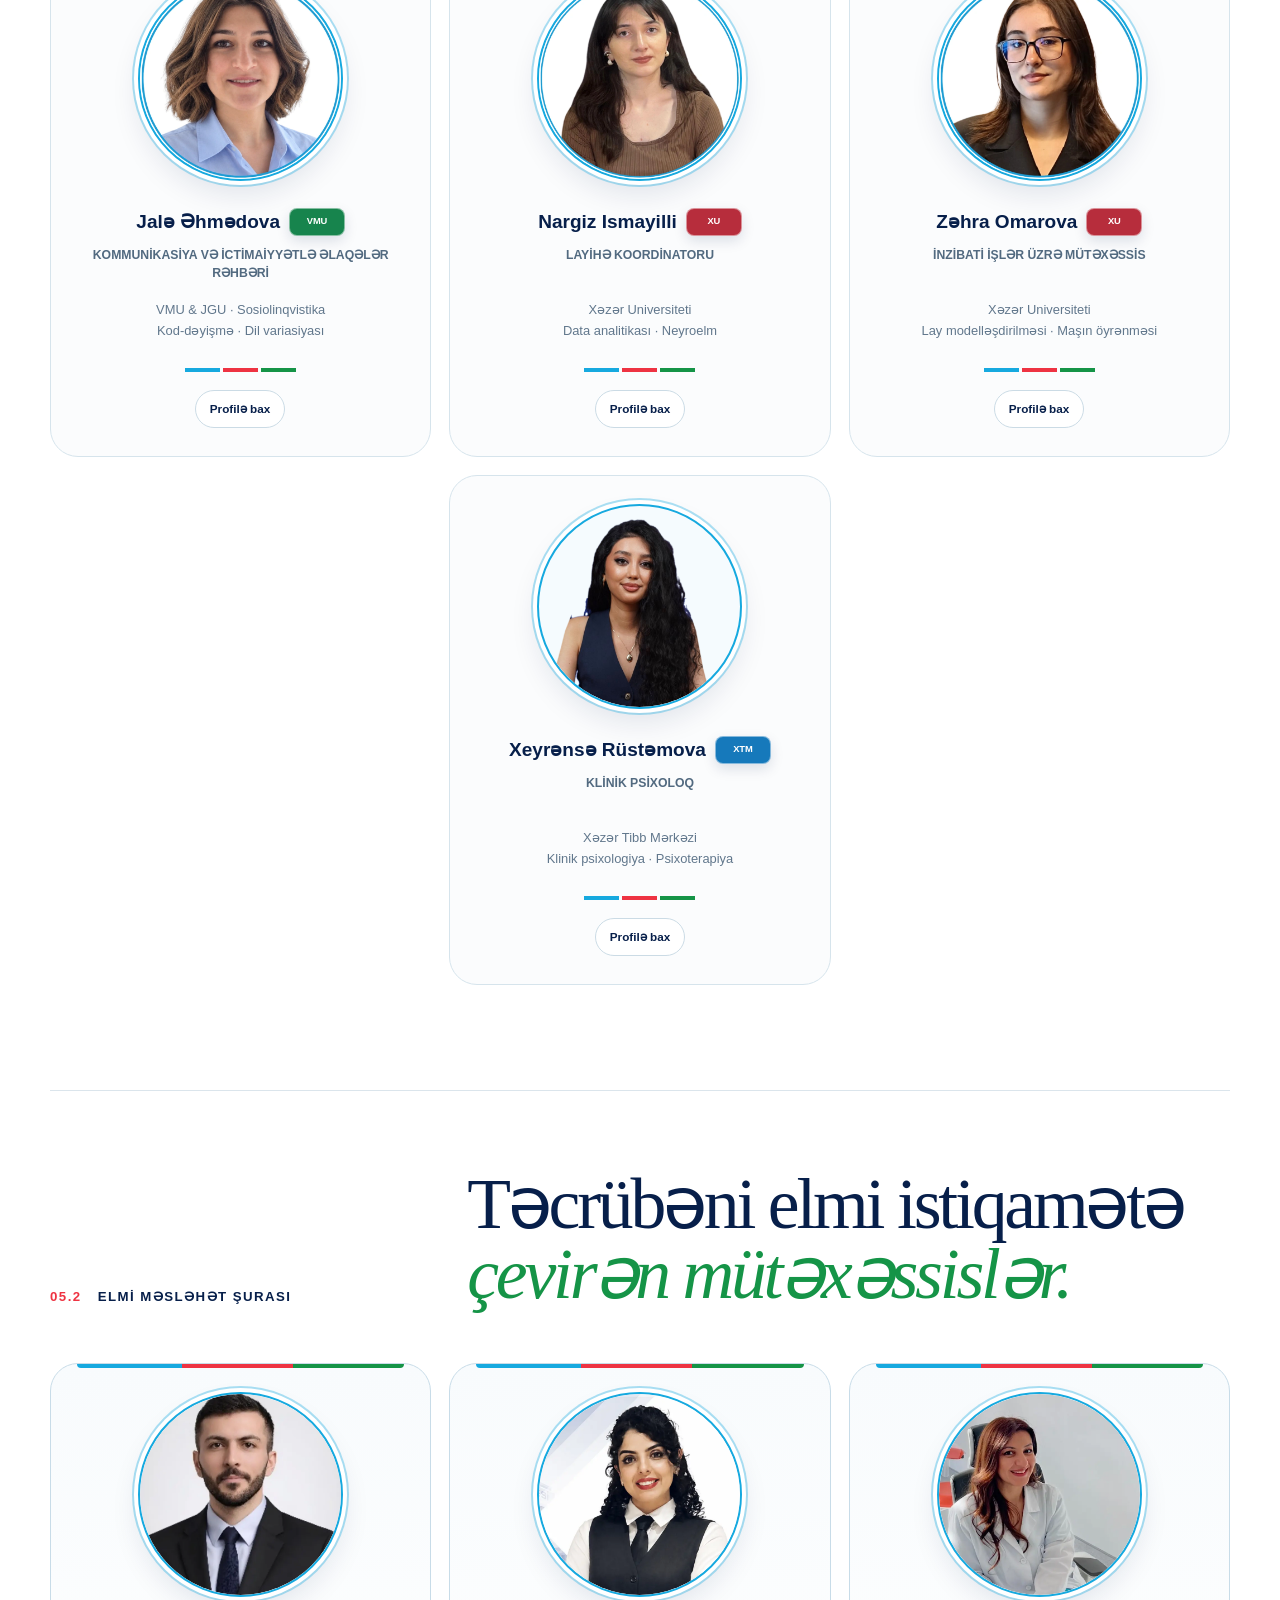
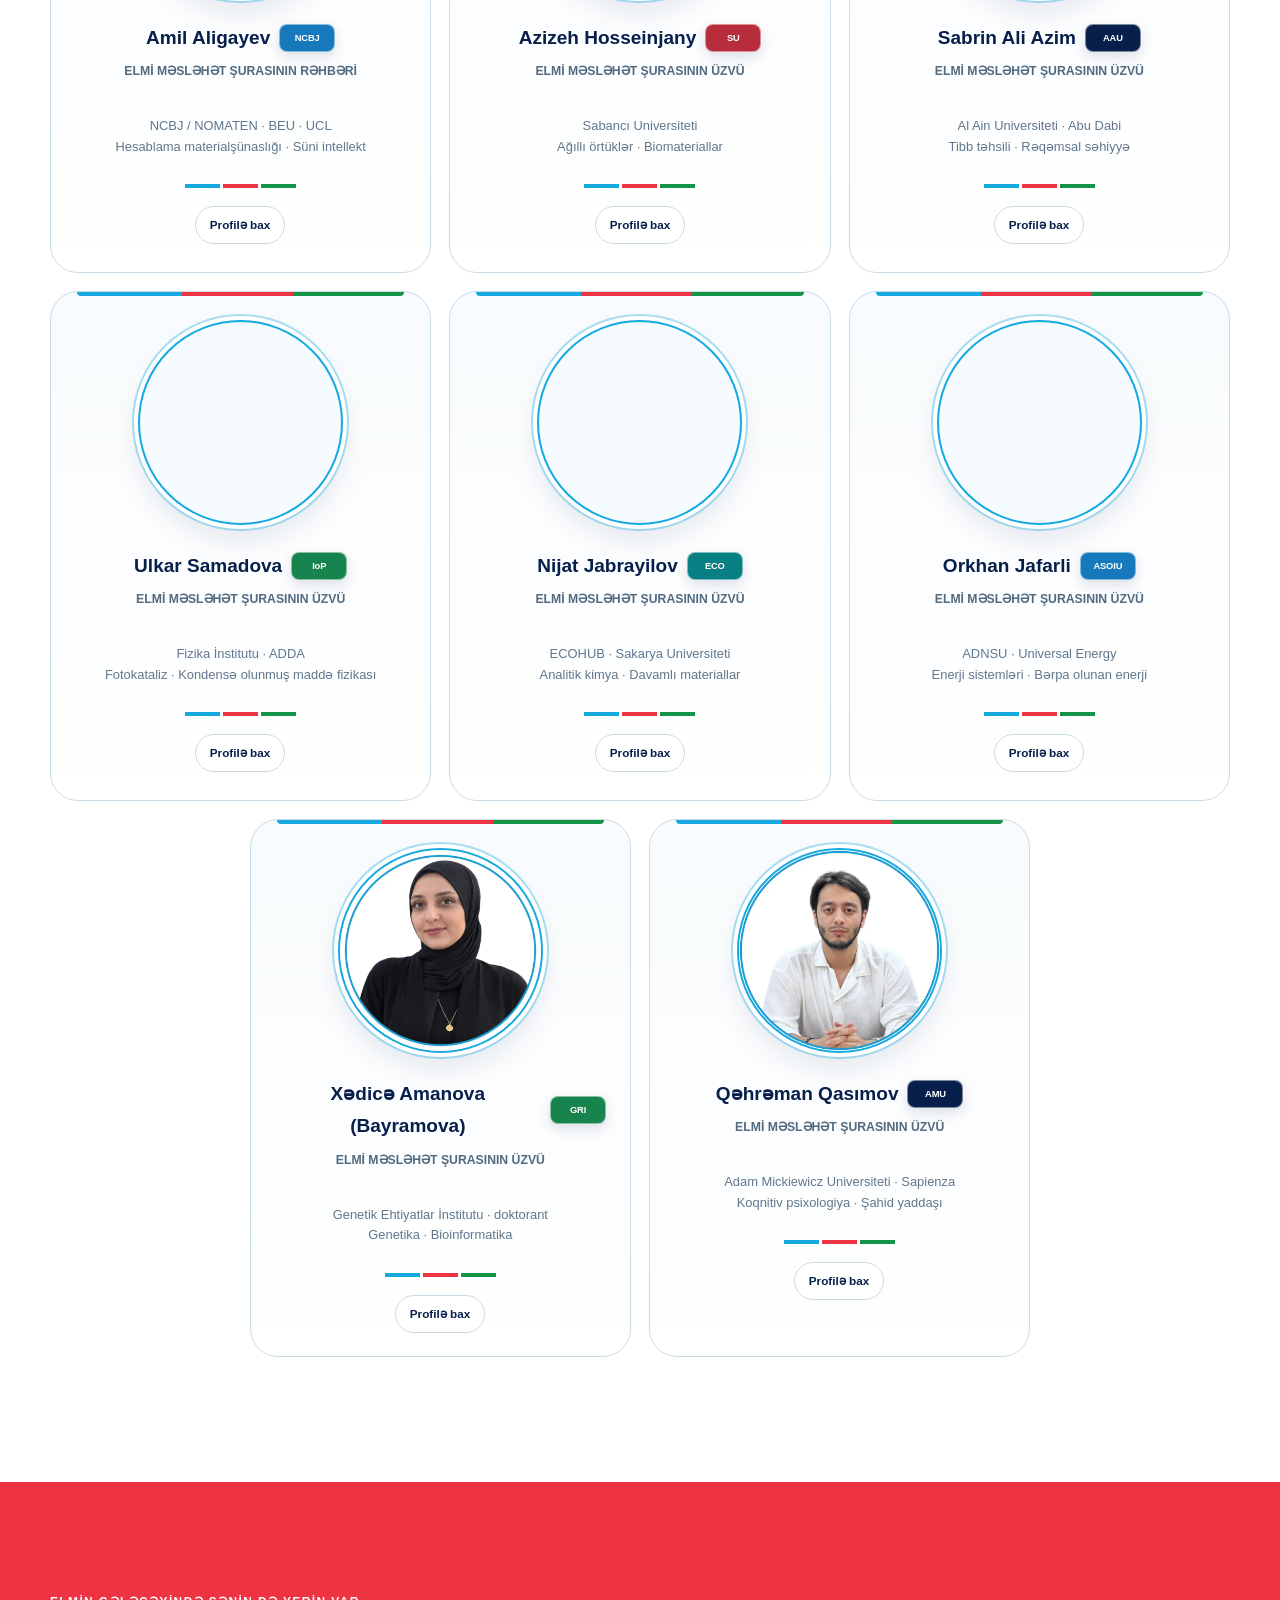
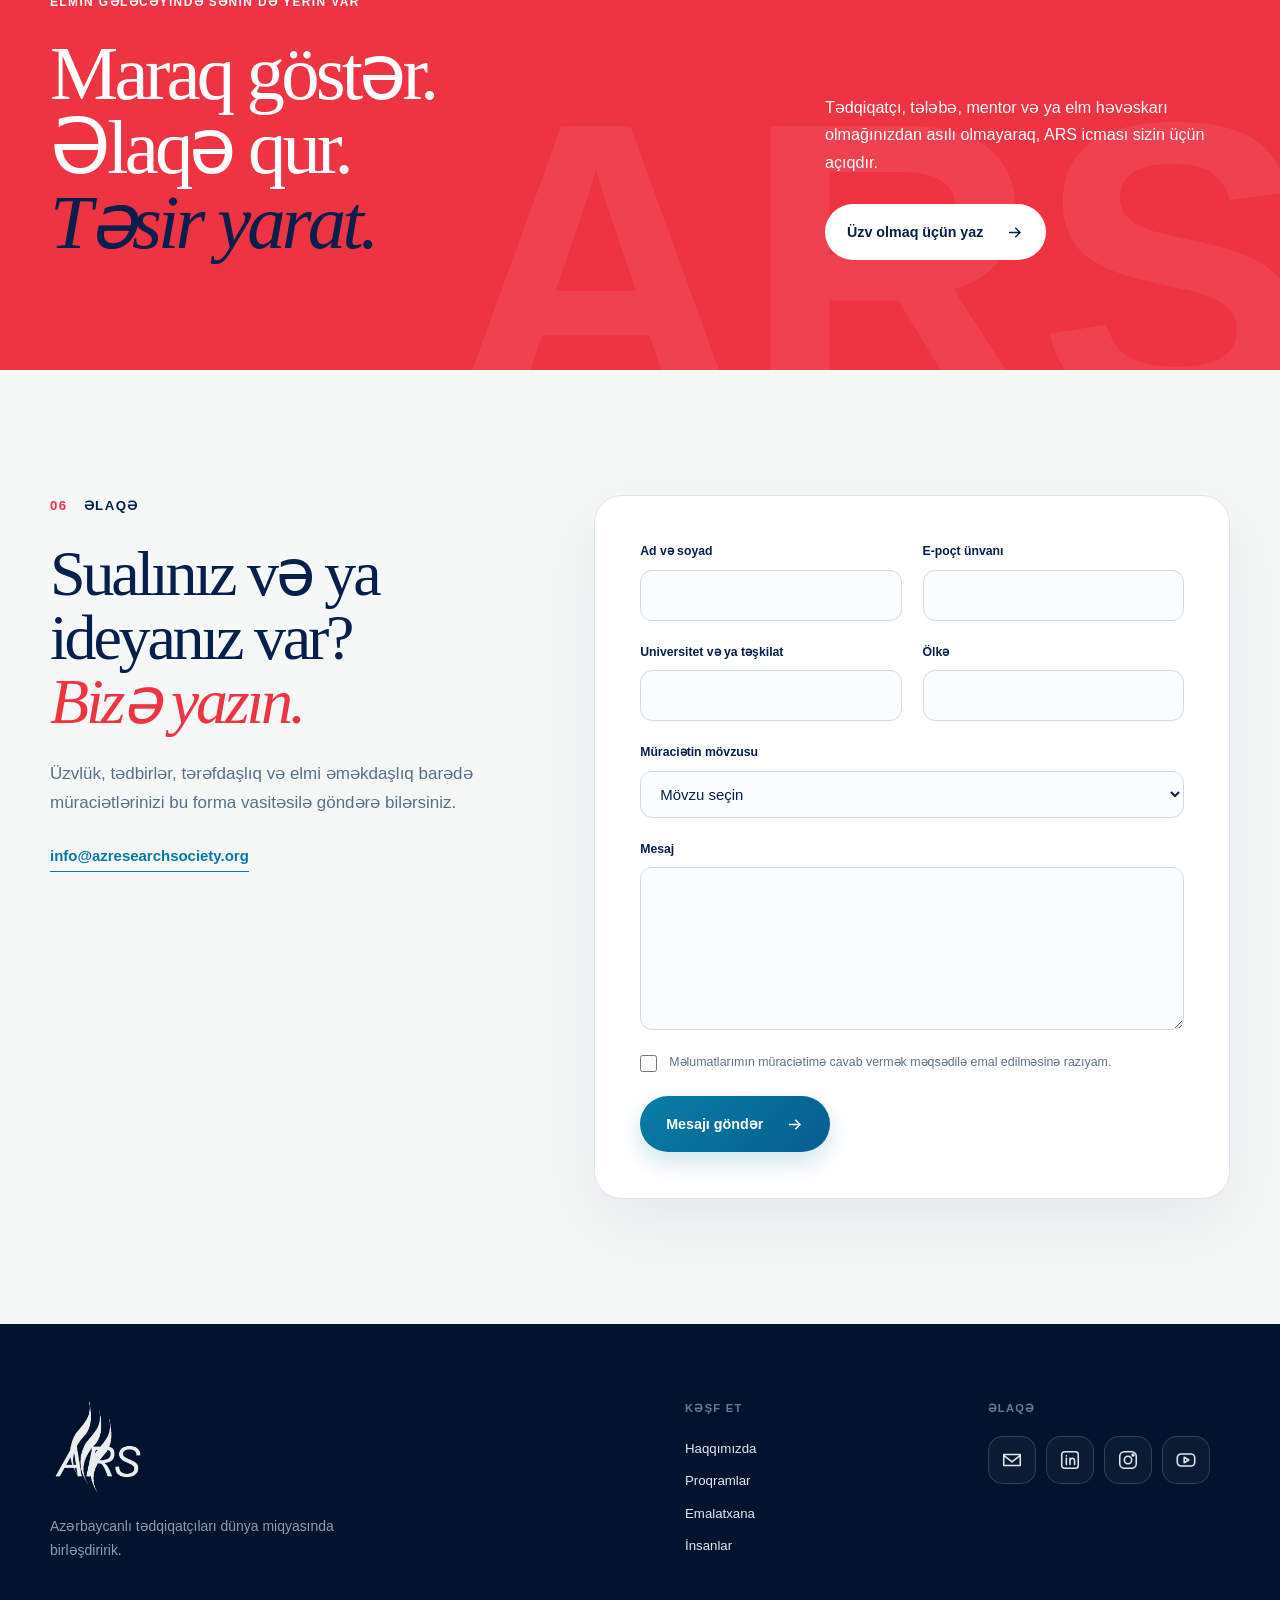
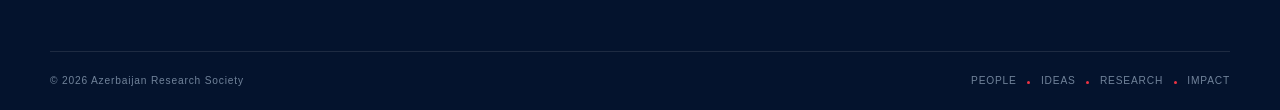
==== commit 52b814e5: "v33" ====
--- a/index.html
+++ b/index.html
@@ -17,8 +17,8 @@
     <title>Azərbaycan Tədqiqat Cəmiyyəti | ARS</title>
     <link rel="icon" href="assets/ars-logo.png?v=22" />
     <link rel="preload" as="image" href="assets/ars-logo.png?v=22" />
-    <link rel="stylesheet" href="styles.css?v=32" />
-    <script src="script.js?v=32" defer></script>
+    <link rel="stylesheet" href="styles.css?v=33" />
+    <script src="script.js?v=33" defer></script>
   </head>
   <body data-page="home">
     <a class="skip-link" href="#main" data-i18n="skip">Əsas məzmuna keç</a>
@@ -212,7 +212,7 @@
               <p class="week-label" data-i18n="sessionThreeLabel">3-cü sessiya</p>
               <h3 data-i18n="publicationShort">Elmi nəşr</h3>
               <p data-i18n="publicationText">Məqalə strukturu, jurnal seçimi, təqdimetmə, rəy prosesi, nəşr etikası və süni intellektdən istifadənin açıqlanması.</p>
-              <div class="workshop-instructor"><img src="assets/masud.webp?v=25" alt="Masud Babayev" width="1363" height="1600" loading="lazy" decoding="async" /><div><span data-i18n="sessionThreeDuration">60 dəqiqə · 20 dəq. sual-cavab</span><strong>Masud Babayev</strong></div></div>
+              <div class="workshop-instructor"><img src="assets/masud.webp?v=33" alt="Masud Babayev" width="720" height="720" loading="lazy" decoding="async" /><div><span data-i18n="sessionThreeDuration">60 dəqiqə · 20 dəq. sual-cavab</span><strong>Masud Babayev</strong></div></div>
             </li>
           </ol>
 
@@ -264,7 +264,7 @@
               <h3>İbrahim Məmmədov</h3><p data-i18n="roleFounder">Təsisçi</p><span class="affiliation" data-i18n-html="ibrahimProfile">Sakarya Universiteti · PhD namizədi<br />Bərk cisim fizikası · DFT</span><div class="flag-line" aria-hidden="true"><i></i><i></i><i></i></div><button class="profile-open" type="button" data-profile="ibrahim" data-i18n="viewProfile">Profilə bax</button>
             </article>
             <article class="person-card reveal" data-profile="masud">
-              <div class="portrait-wrap"><img src="assets/masud.webp?v=26" alt="Məsud Babayev" width="720" height="720" loading="lazy" decoding="async" /></div>
+              <div class="portrait-wrap"><img src="assets/masud.webp?v=33" alt="Məsud Babayev" width="720" height="720" loading="lazy" decoding="async" /></div>
               <h3>Məsud Babayev</h3><p data-i18n="roleCofounder">Həmtəsisçi</p><span class="affiliation" data-i18n-html="masudProfile">KFUPM · PhD namizədi<br />Qaz hidratları · Lay modelləşdirilməsi</span><div class="flag-line" aria-hidden="true"><i></i><i></i><i></i></div><button class="profile-open" type="button" data-profile="masud" data-i18n="viewProfile">Profilə bax</button>
             </article>
             <article class="person-card reveal" data-profile="humay">
@@ -407,6 +407,9 @@
             </a>
             <a class="social-link" href="https://instagram.com/azresearchsociety" target="_blank" rel="noopener noreferrer">
               <svg viewBox="0 0 24 24" aria-hidden="true"><rect x="3" y="3" width="18" height="18" rx="5" /><circle cx="12" cy="12" r="4" /><circle cx="17.5" cy="6.5" r="1" /></svg><span>Instagram</span>
+            </a>
+            <a class="social-link" href="https://youtube.com/@azerbaijanresearchsociety?si=DFM3squPMfwShh9m" target="_blank" rel="noopener noreferrer">
+              <svg viewBox="0 0 24 24" aria-hidden="true"><rect x="2.5" y="5.5" width="19" height="13" rx="4" /><path d="m10 9 5 3-5 3z" /></svg><span>YouTube</span>
             </a>
           </div>
         </div>
@@ -436,7 +439,8 @@
         "email": "info@azresearchsociety.org",
         "sameAs": [
           "https://www.linkedin.com/company/azerbaijanresearchsociety/",
-          "https://instagram.com/azresearchsociety"
+          "https://instagram.com/azresearchsociety",
+          "https://www.youtube.com/@azerbaijanresearchsociety"
         ],
         "member": [
           { "@type": "Person", "name": "İbrahim Məmmədov", "jobTitle": "Founder", "email": "ibrahim.mammadov@azresearchsociety.org", "sameAs": ["https://www.linkedin.com/in/ibrahim-mammadov2024/", "https://scholar.google.com/citations?hl=en&user=jq8s5RAAAAAJ"] },
--- a/styles.css
+++ b/styles.css
@@ -610,10 +610,22 @@
 .footer-links a { display: block; width: max-content; margin: 10px 0; font-size: .78rem; }
 .footer-links a:hover { color: #5bc7e9; }
 .social-links { display: flex; flex-direction: column; align-items: flex-start; }
-.social-link { display: inline-flex !important; gap: 10px; align-items: center; min-width: 135px; padding: 8px 12px; border: 1px solid rgba(255,255,255,.12); border-radius: 12px; transition: color .2s, background .2s, border-color .2s; }
+.social-link { display: inline-flex !important; gap: 10px; align-items: center; min-width: 135px; padding: 8px 12px; border: 1px solid rgba(255,255,255,.12); border-radius: 12px; transition: color .2s, background .2s, border-color .2s, transform .2s, box-shadow .2s; }
 .social-link:hover { color: white !important; background: rgba(255,255,255,.07); border-color: rgba(91,199,233,.55); }
 .social-link svg { width: 20px; height: 20px; flex: 0 0 auto; fill: none; stroke: currentColor; stroke-width: 1.7; stroke-linecap: round; stroke-linejoin: round; }
 .social-link span { font-weight: 750; }
+.social-links.social-icons-ready { display: grid; grid-template-columns: repeat(4, 48px); gap: 10px; align-content: start; align-items: start; }
+.social-links.social-icons-ready h3 { grid-column: 1 / -1; margin-bottom: 8px; }
+.social-icons-ready .social-link { position: relative; width: 48px; height: 48px; min-width: 0; justify-content: center; margin: 0; padding: 0; color: #dfe6ee; background: rgba(255,255,255,.035); border-color: rgba(255,255,255,.16); border-radius: 15px; }
+.social-icons-ready .social-link:hover, .social-icons-ready .social-link:focus-visible { color: white !important; border-color: transparent; box-shadow: 0 12px 26px rgba(0,0,0,.2); outline: 0; transform: translateY(-3px); }
+.social-icons-ready .social-link--email:hover, .social-icons-ready .social-link--email:focus-visible { background: #087da5; }
+.social-icons-ready .social-link--linkedin:hover, .social-icons-ready .social-link--linkedin:focus-visible { background: #0a66c2; }
+.social-icons-ready .social-link--instagram:hover, .social-icons-ready .social-link--instagram:focus-visible { background: linear-gradient(135deg, #833ab4, #fd1d1d 58%, #fcb045); }
+.social-icons-ready .social-link--youtube:hover, .social-icons-ready .social-link--youtube:focus-visible { background: #ff0033; }
+.social-icons-ready .social-link svg { width: 22px; height: 22px; }
+.social-icons-ready .social-link span { position: absolute; width: 1px; height: 1px; padding: 0; margin: -1px; overflow: hidden; clip: rect(0 0 0 0); white-space: nowrap; border: 0; }
+.social-icons-ready .social-link::after { content: attr(data-social-label); position: absolute; z-index: 5; left: 50%; bottom: -37px; width: max-content; max-width: 170px; padding: 6px 9px; color: white; background: #102b50; border: 1px solid rgba(255,255,255,.18); border-radius: 8px; box-shadow: 0 8px 18px rgba(0,0,0,.2); font-size: .61rem; font-weight: 750; line-height: 1.2; opacity: 0; pointer-events: none; transform: translate(-50%, -4px); transition: opacity .18s, transform .18s; }
+.social-icons-ready .social-link:hover::after, .social-icons-ready .social-link:focus-visible::after { opacity: 1; transform: translate(-50%, 0); }
 .footer-bottom { display: flex; justify-content: space-between; gap: 30px; padding-block: 20px; border-top: 1px solid rgba(255,255,255,.1); color: #71839a; font-size: .6rem; letter-spacing: .08em; }
 .footer-bottom i { display: inline-block; width: 3px; height: 3px; margin: 0 7px; background: var(--red); border-radius: 50%; }
 
